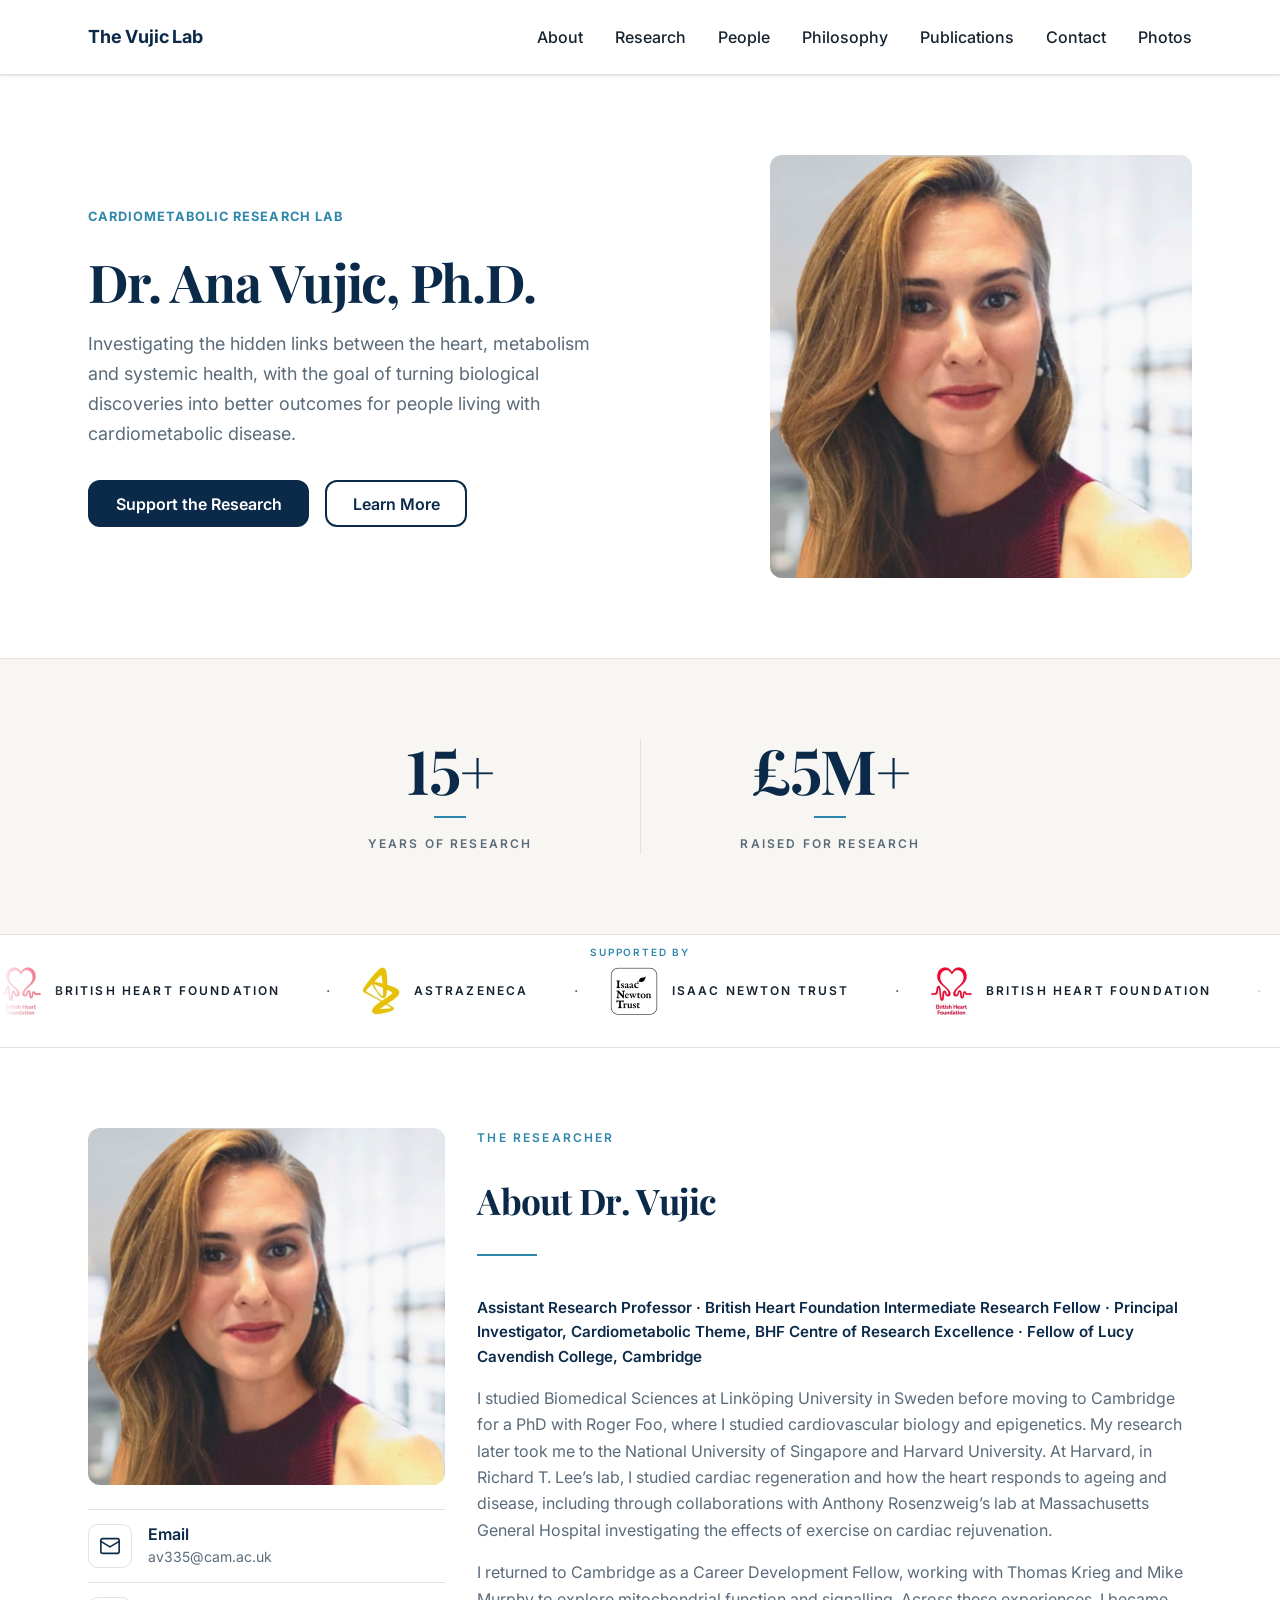
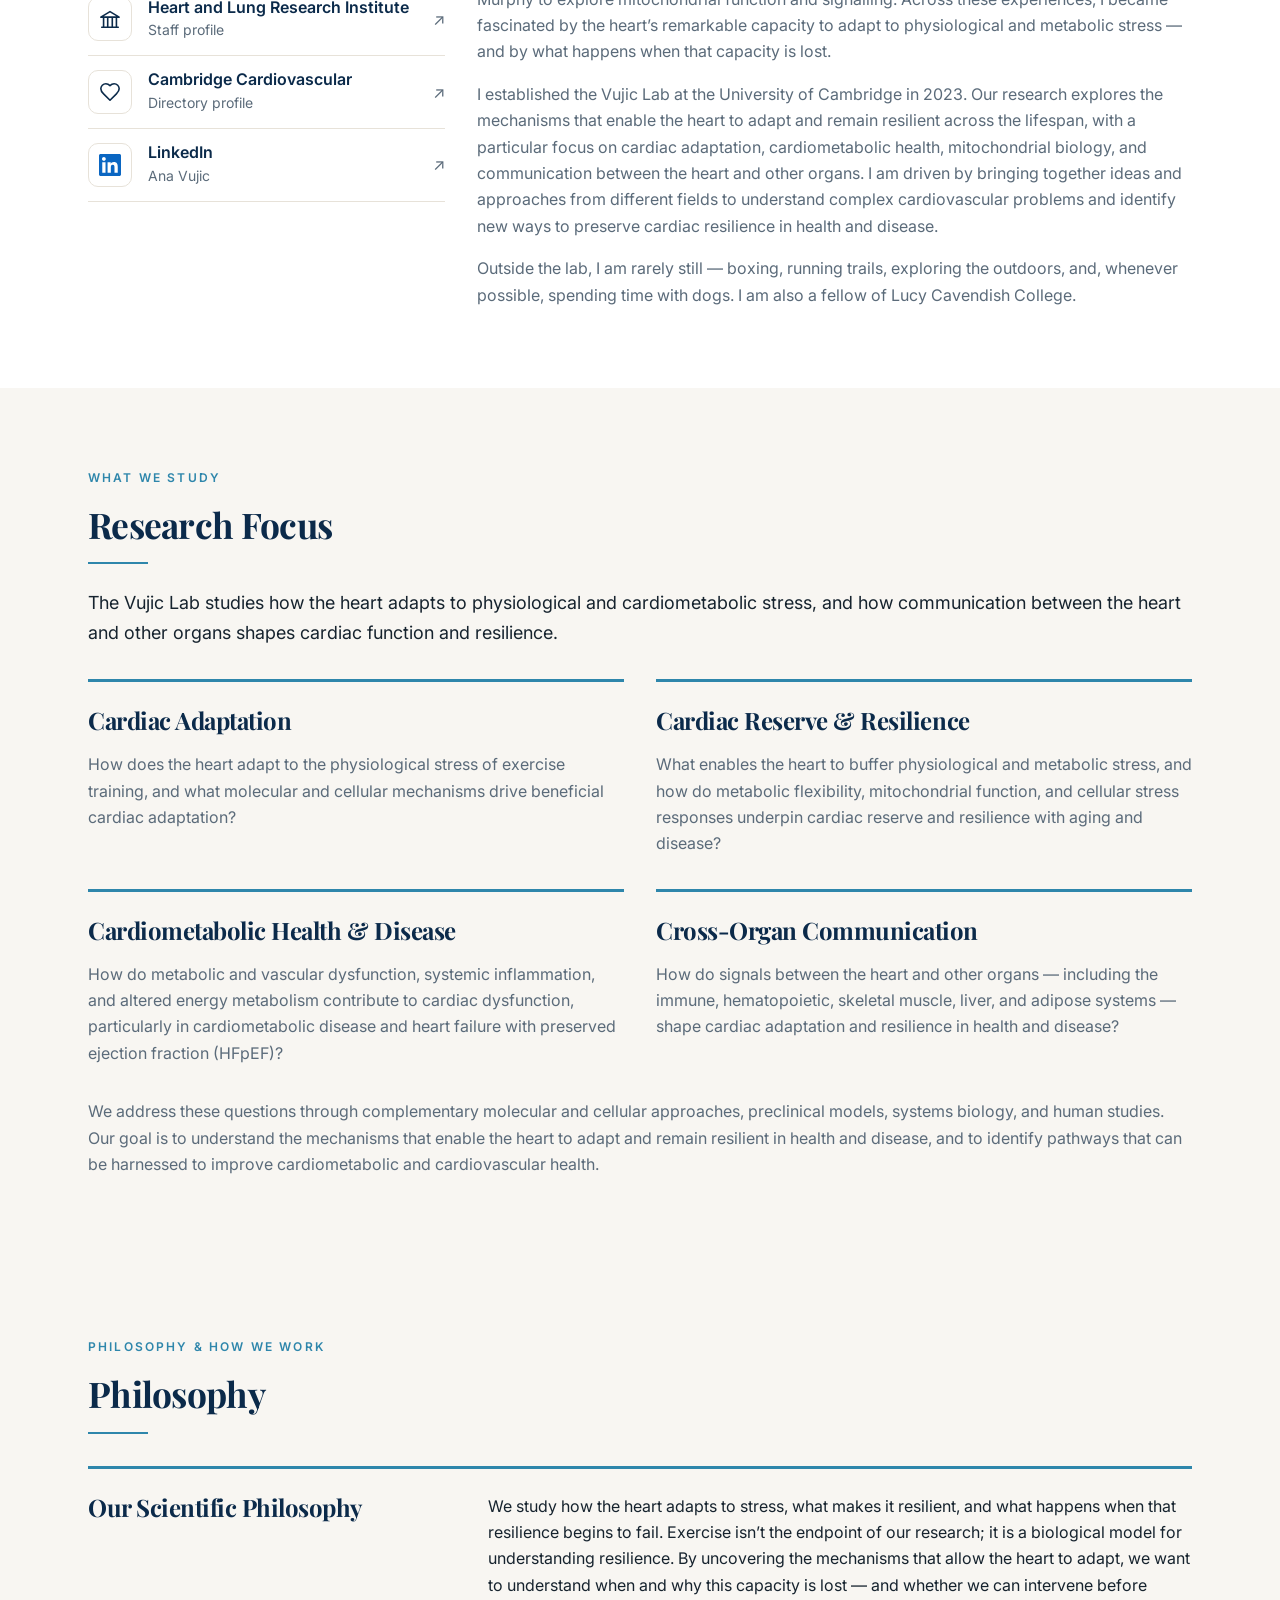
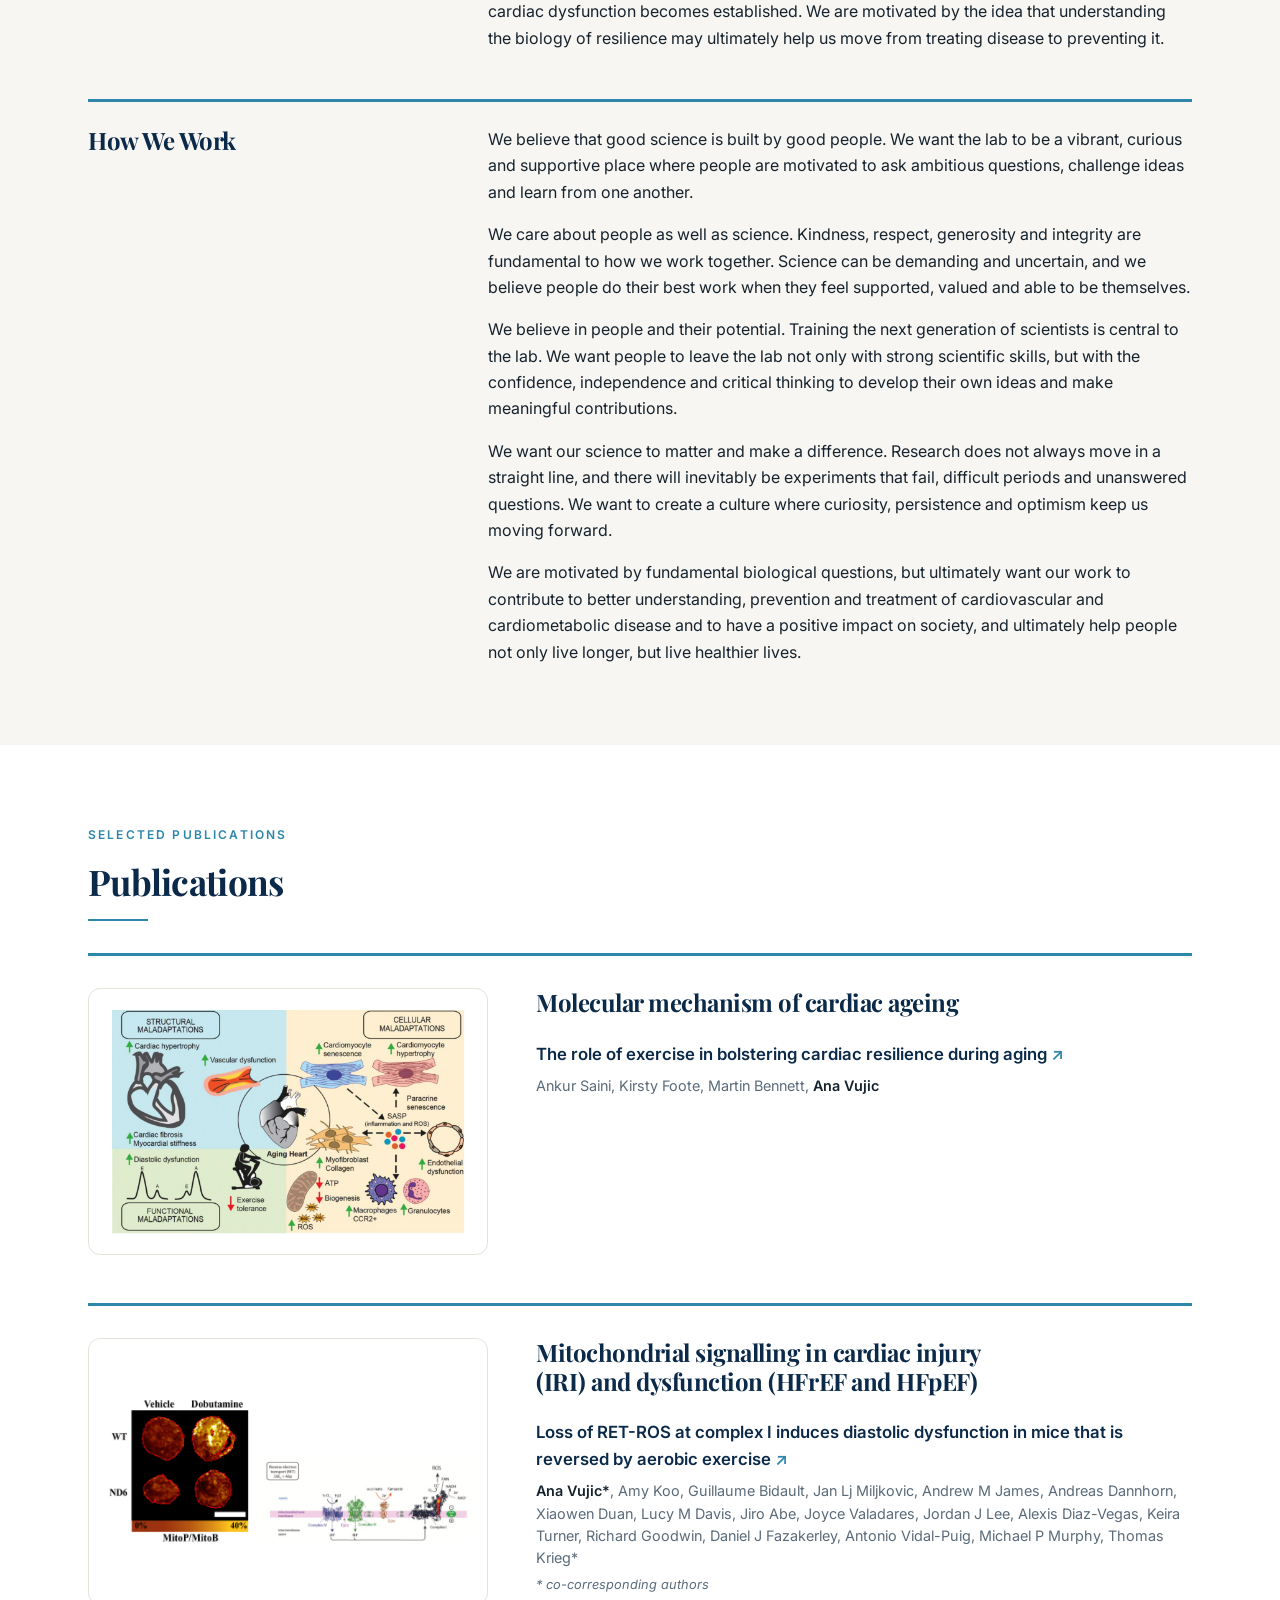
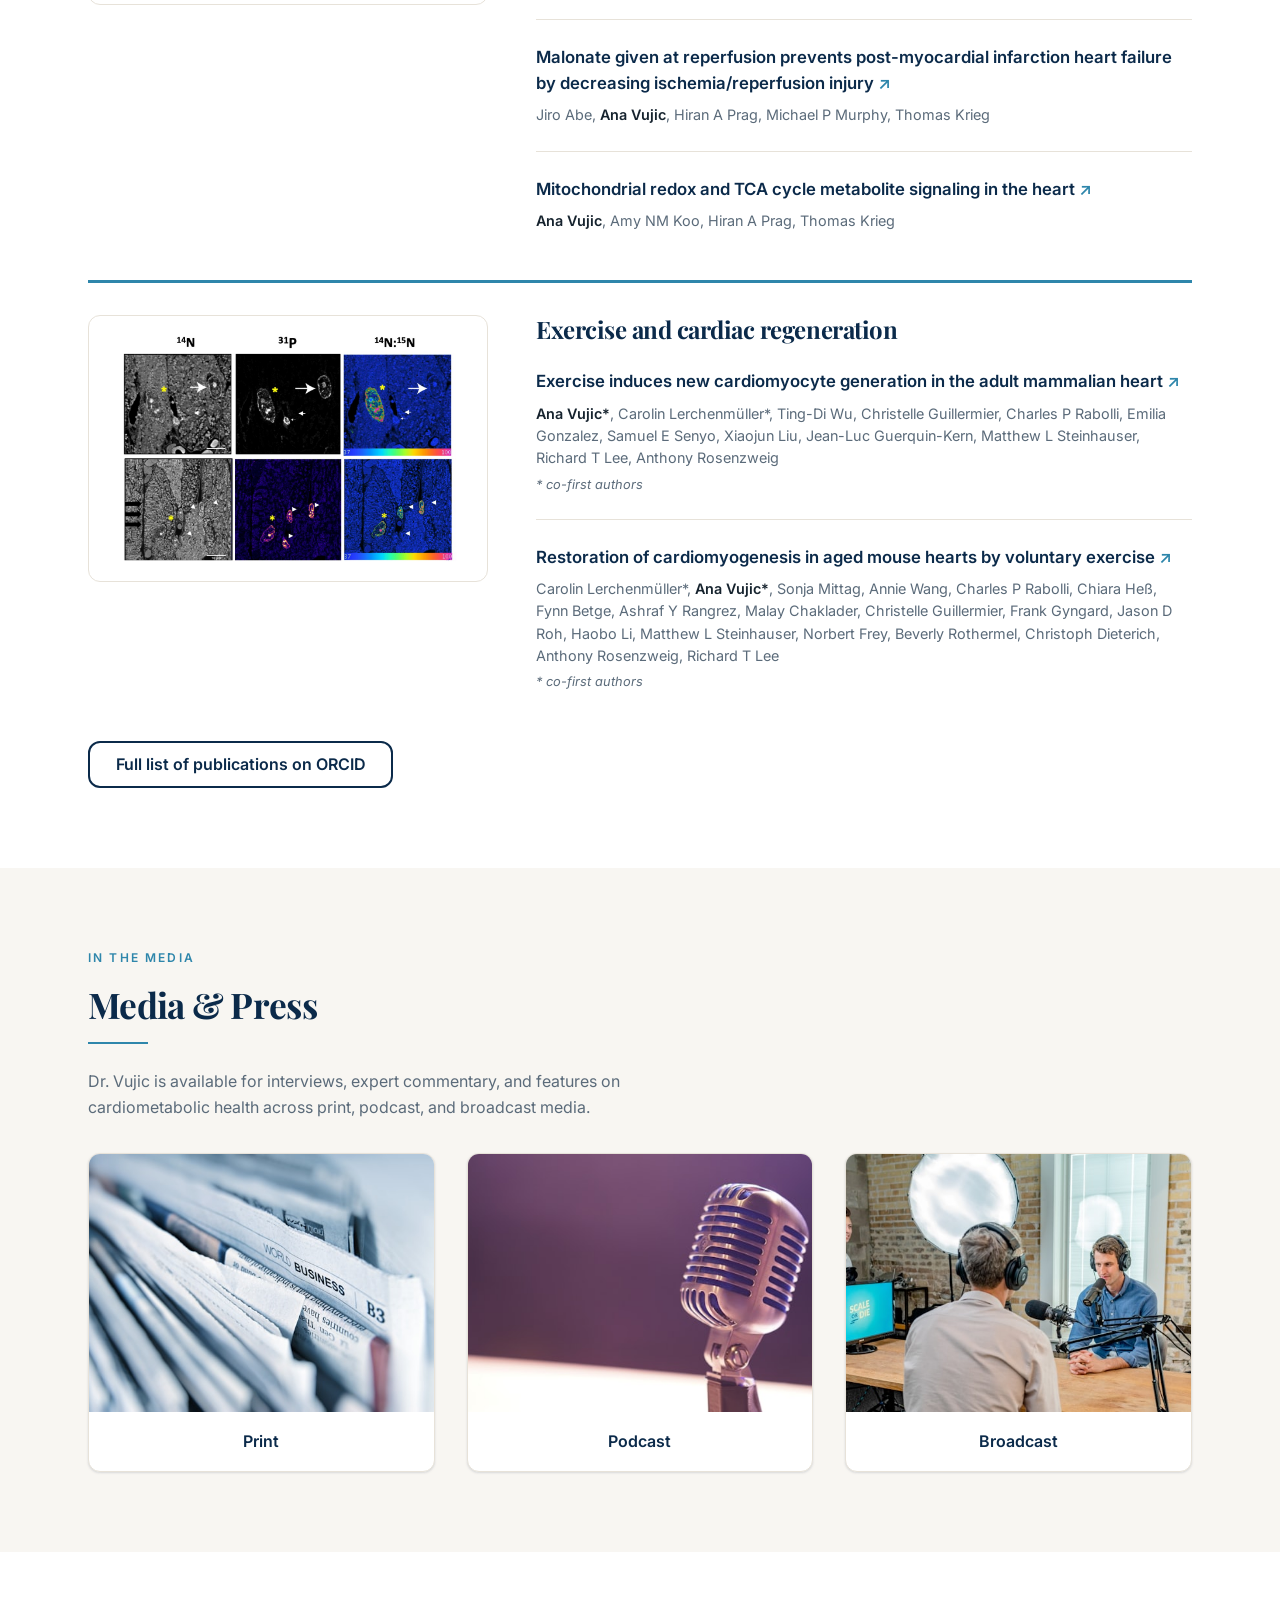
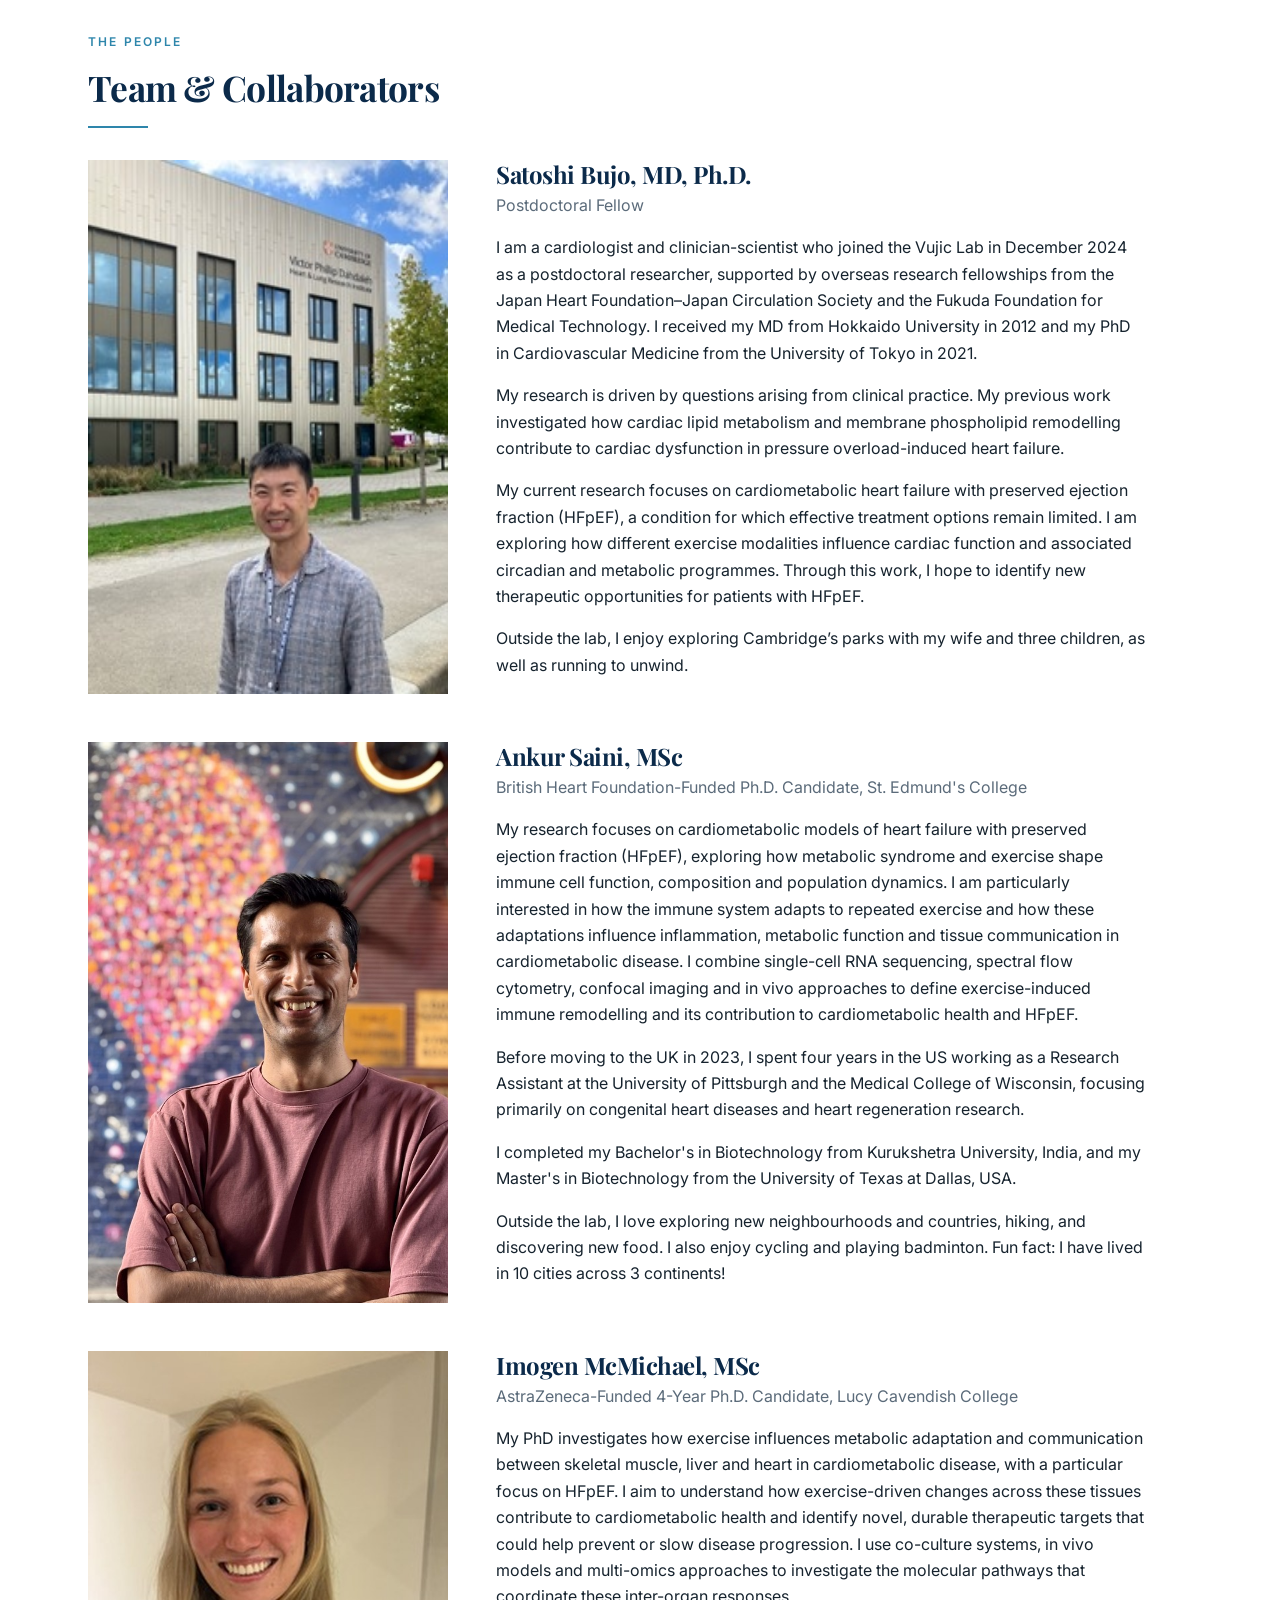
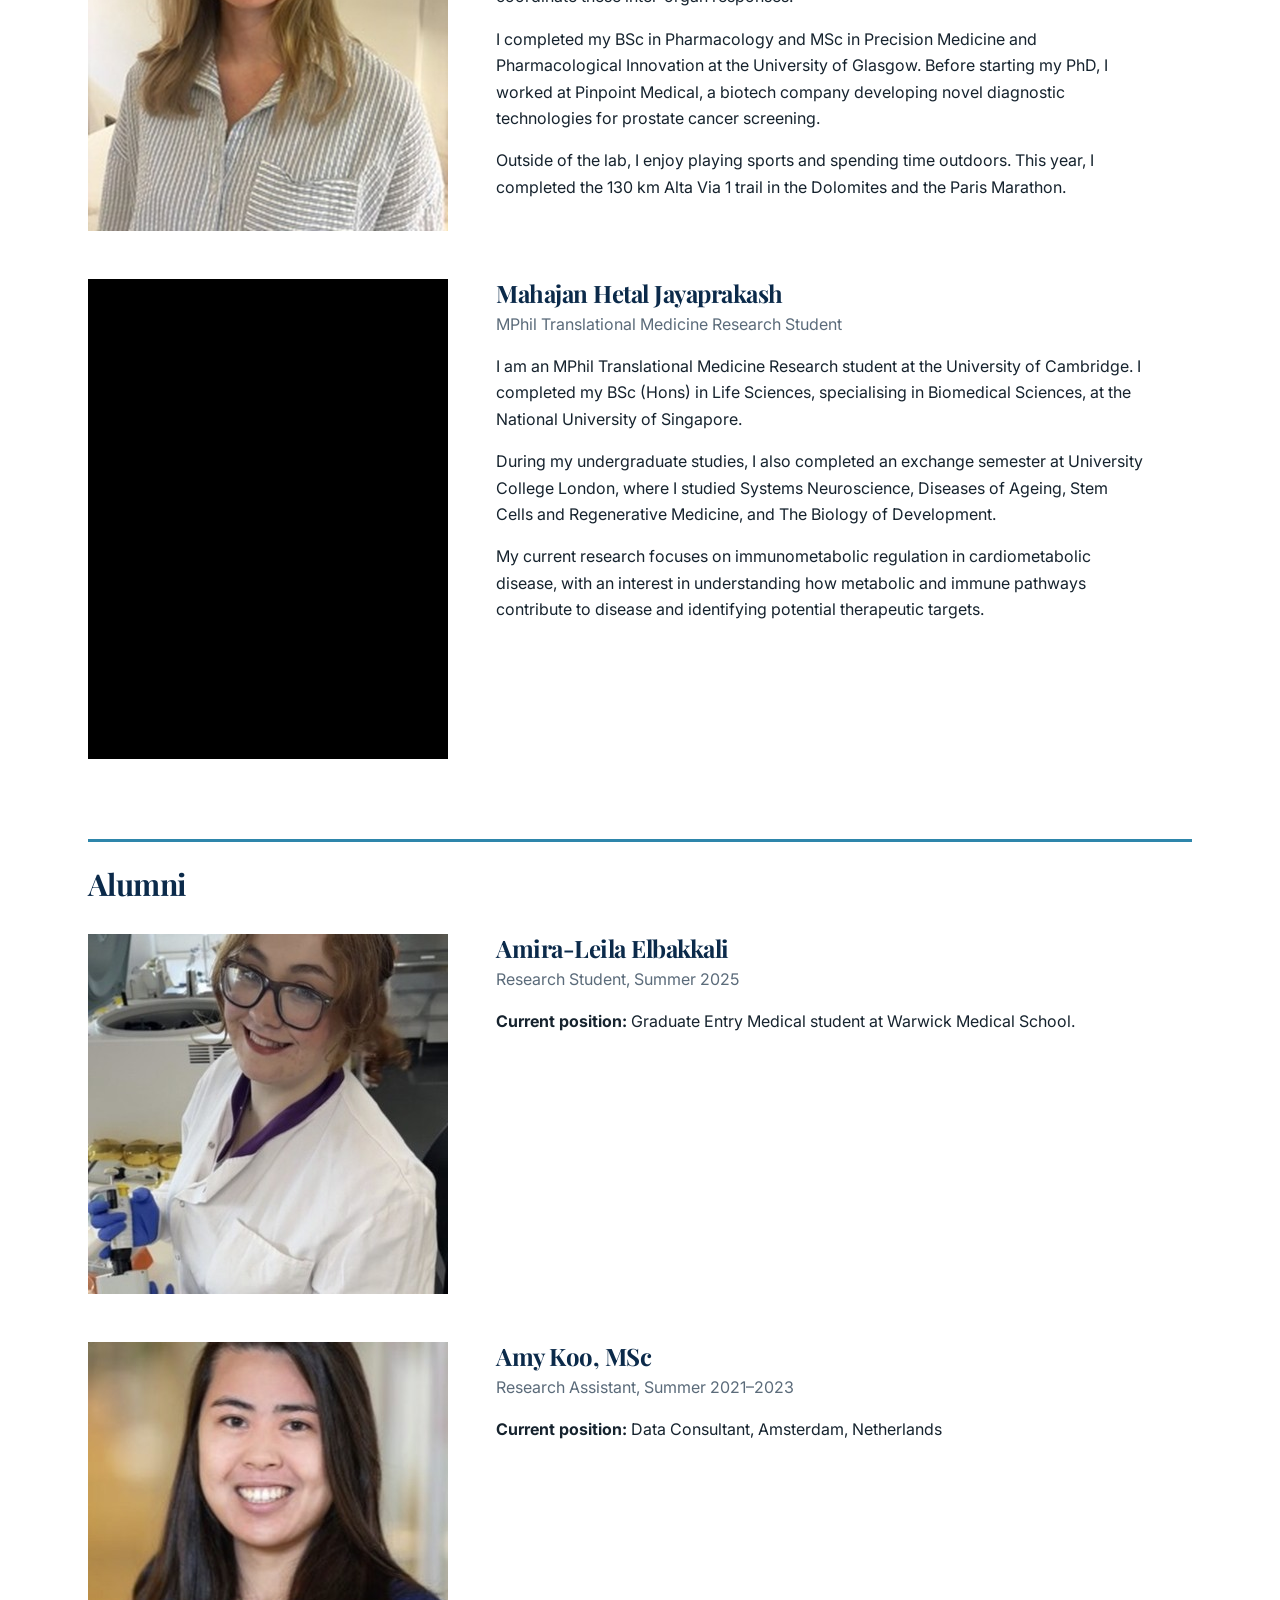
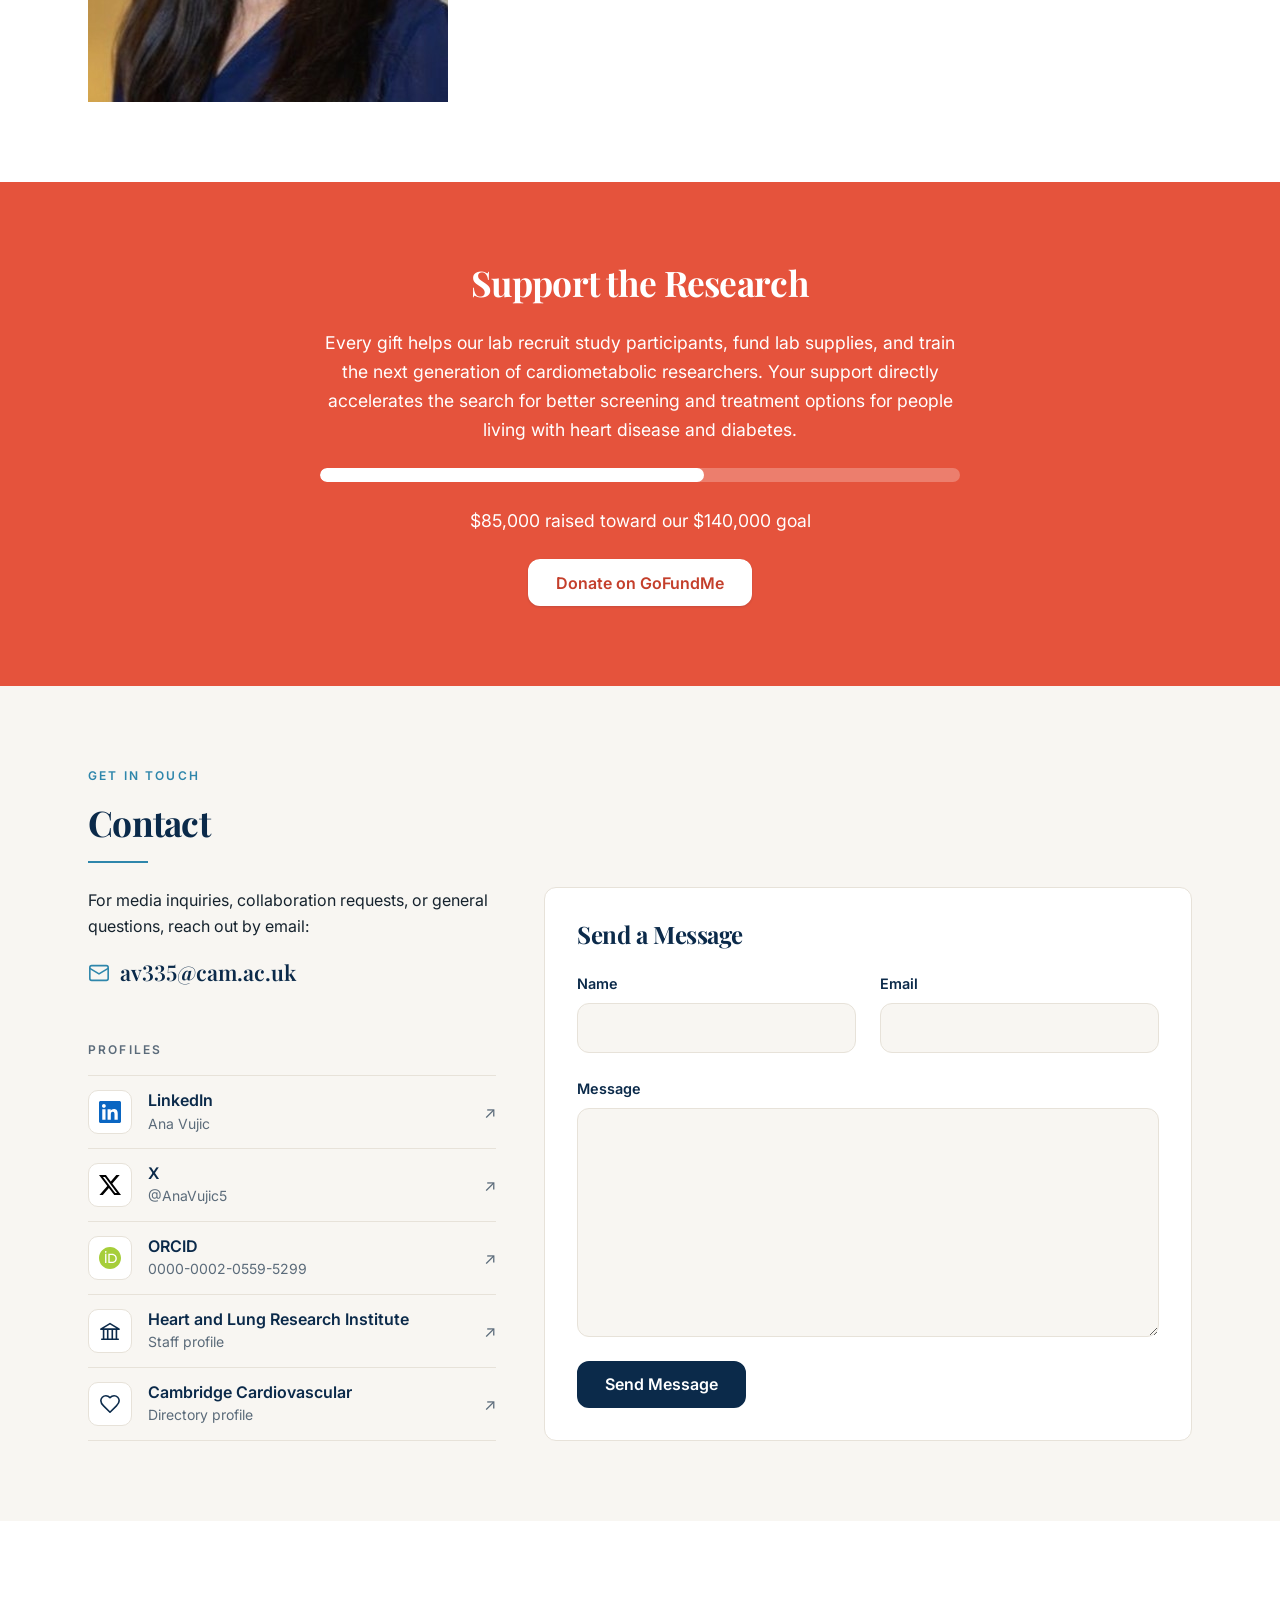
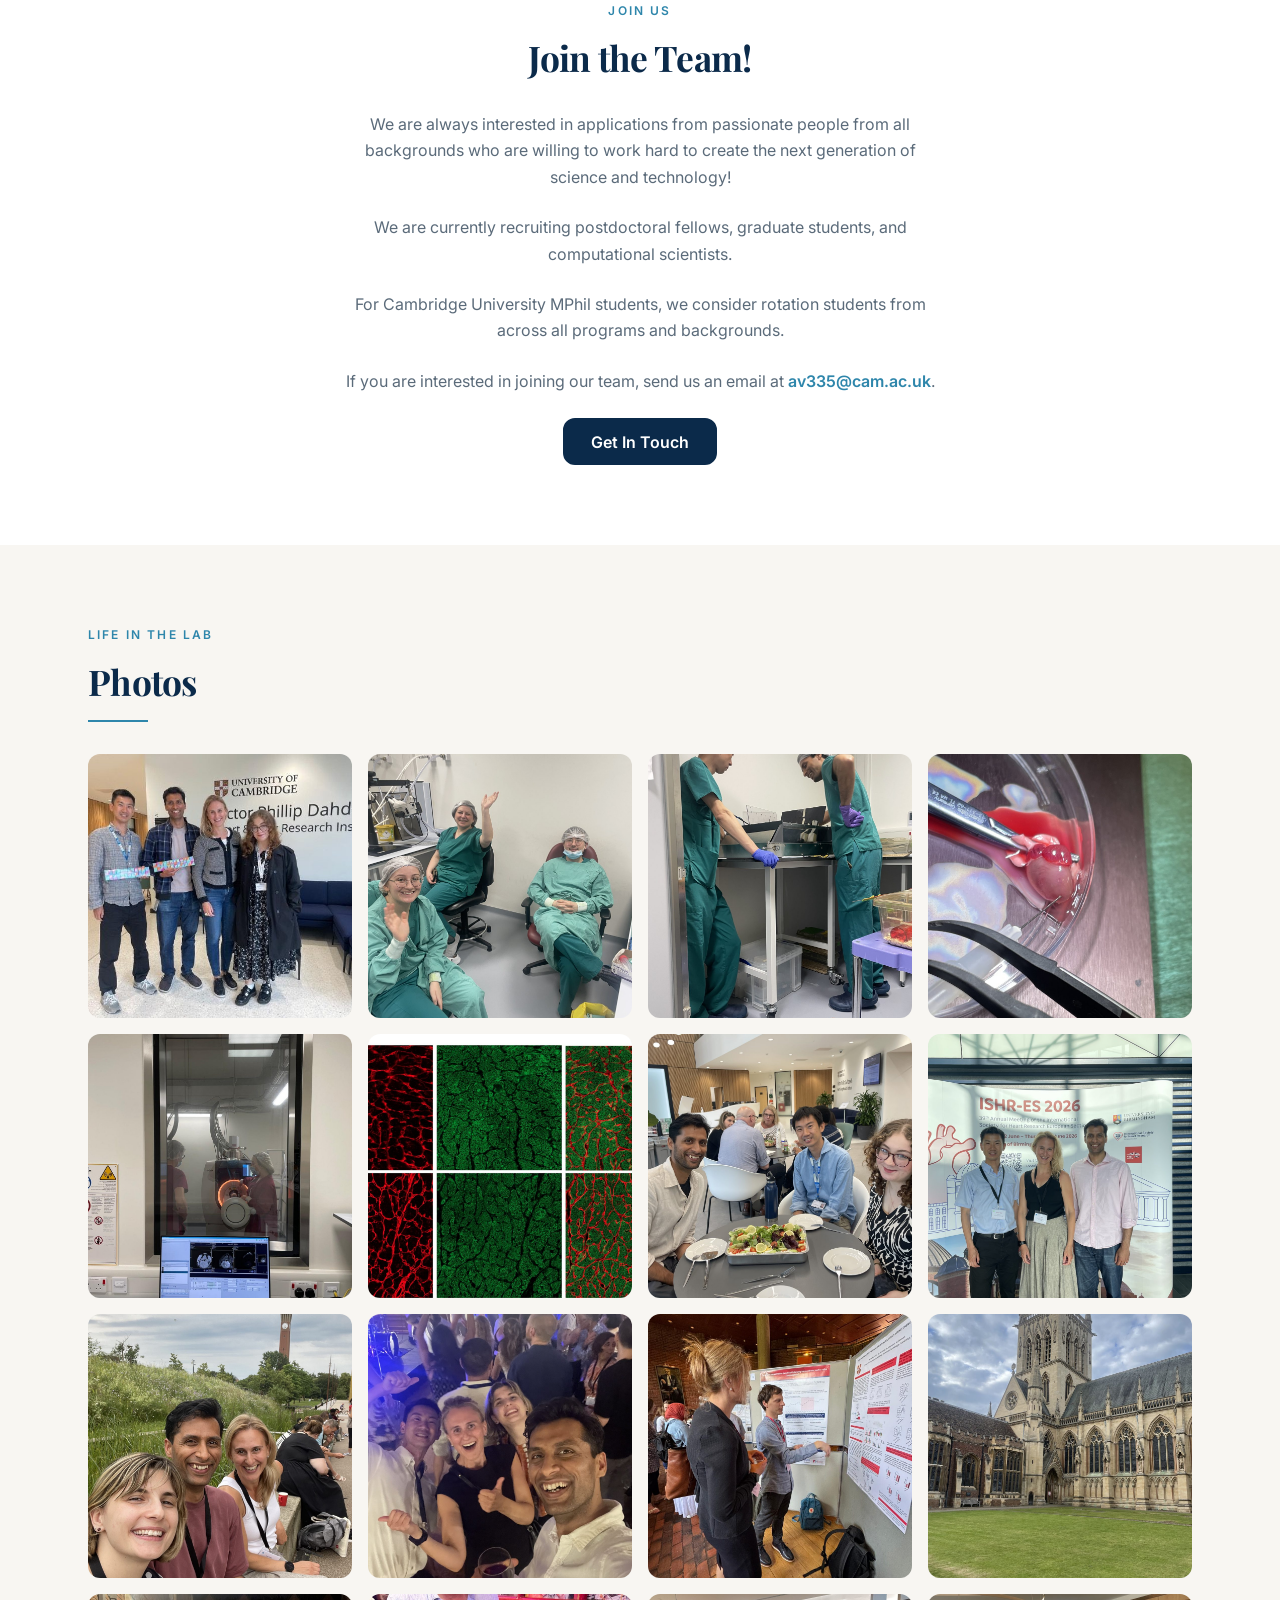
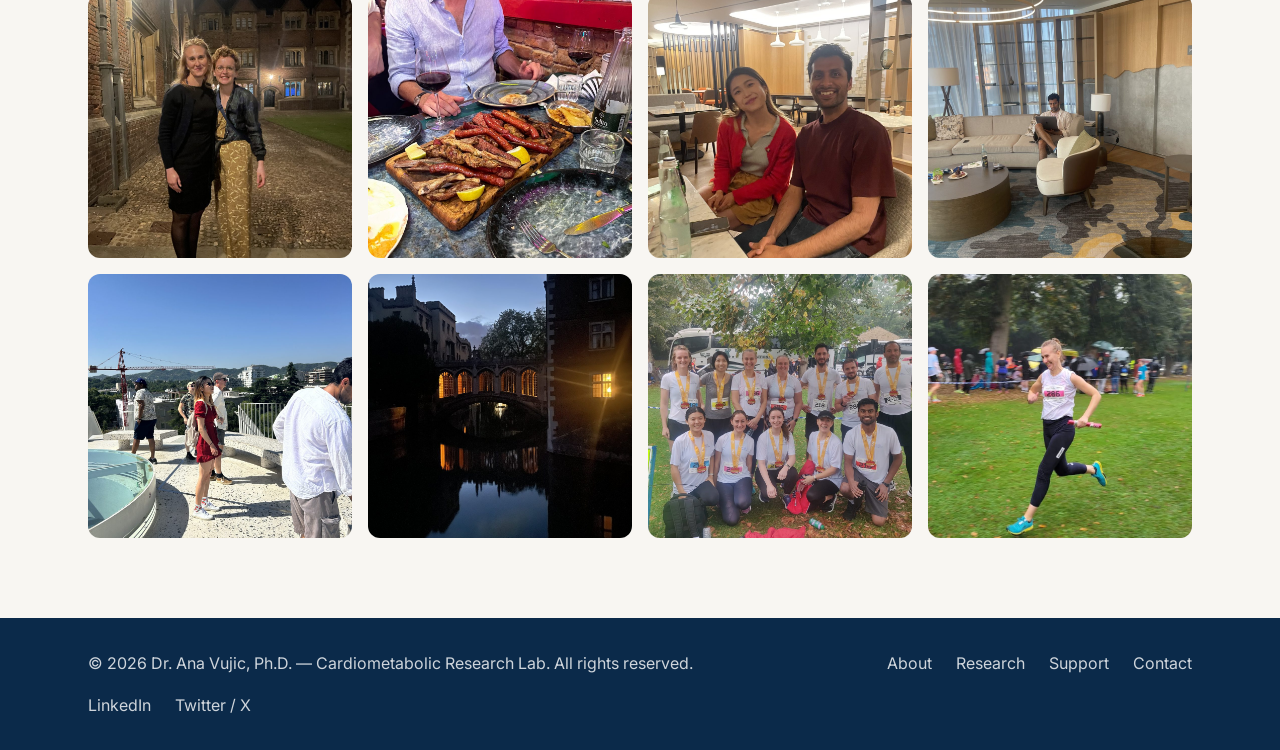
==== index.html @ aa0e5fae "Add funders ticker, rework Philosophy layout, update Satoshi's bio and photo - Funders: Kopper House" ====
<!DOCTYPE html>
<html lang="en">
<head>
  <meta charset="UTF-8">
  <meta name="viewport" content="width=device-width, initial-scale=1.0">
  <title>Dr. Ana Vujic — Cardiometabolic Research</title>
  <meta name="description" content="Dr. Ana Vujic, Ph.D. leads a research lab investigating the link between heart disease and Type 2 diabetes. Learn about her research, publications, and support the lab's work.">
  <link rel="preconnect" href="https://fonts.googleapis.com">
  <link rel="preconnect" href="https://fonts.gstatic.com" crossorigin>
  <link href="https://fonts.googleapis.com/css2?family=Playfair+Display:ital,wght@0,400;0,600;0,700;1,400&family=Inter:wght@300;400;500;600&display=swap" rel="stylesheet">
  <link rel="stylesheet" href="css/styles.css?v=19">
</head>
<body>
  <header class="site-header">
    <div class="container nav">
      <a href="#hero" class="nav__brand">The Vujic Lab</a>
      <button class="nav__toggle" aria-label="Toggle navigation" aria-expanded="false">☰</button>
      <ul class="nav__list">
        <li><a class="nav__link" href="#about">About</a></li>
        <li><a class="nav__link" href="#research">Research</a></li>
        <li><a class="nav__link" href="#team">People</a></li>
        <li><a class="nav__link" href="#philosophy">Philosophy</a></li>
        <li><a class="nav__link" href="#publications">Publications</a></li>
        <li><a class="nav__link" href="#contact">Contact</a></li>
        <li><a class="nav__link" href="#photos">Photos</a></li>
      </ul>
    </div>
  </header>

  <main>

    <!-- ============ HERO ============ -->
    <section id="hero" class="section hero">
      <div class="container hero__grid">
        <div class="hero__content">
          <p class="hero__eyebrow">Cardiometabolic Research Lab</p>
          <h1 class="hero__title">Dr. Ana Vujic, Ph.D.</h1>
          <p class="hero__subtitle">
            Investigating the hidden links between the heart, metabolism and systemic health,
            with the goal of turning biological discoveries into better outcomes for people
            living with cardiometabolic disease.
          </p>
          <div class="hero__actions">
            <a class="btn btn--primary" href="#donate">Support the Research</a>
            <a class="btn btn--secondary" href="#about">Learn More</a>
          </div>
        </div>
        <div class="hero__image">
          <img src="images/Ana.jpeg" alt="Portrait of Dr. Ana Vujic, Ph.D." width="800" height="800">
        </div>
      </div>
    </section>

    <!-- ============ IMPACT / STATS ============ -->
    <section id="impact" class="section stats">
      <div class="container">
        <div class="stats__grid">
          <div class="stat">
            <p class="stat__number">15+</p>
            <p class="stat__label">Years of Research</p>
          </div>
          <div class="stat">
            <p class="stat__number">£5M+</p>
            <p class="stat__label">Raised for Research</p>
          </div>
        </div>
      </div>
    </section>

    <!-- ============ FUNDERS TICKER ============ -->
    <!-- Kopper House-style running ticker. The moving track is decorative
         (aria-hidden) and repeats one set of funders six times so the loop
         is seamless on wide screens; screen readers get the plain list
         instead. Pauses on hover; stays still under reduced motion. -->
    <section class="funders" aria-label="Funders">
      <p class="funders__label">Supported by</p>
      <ul class="sr-only">
        <li>British Heart Foundation</li>
        <li>AstraZeneca</li>
        <li>Isaac Newton Trust</li>
      </ul>
      <div class="funders__viewport" aria-hidden="true">
        <div class="funders__track">
          <ul class="funders__group">
            <li class="funder"><img src="images/funders/british-heart-foundation.jpg" alt="" width="41" height="48"><span>British Heart Foundation</span></li>
            <li class="funder"><img src="images/funders/astrazeneca.jpg" alt="" width="38" height="48"><span>AstraZeneca</span></li>
            <li class="funder"><img src="images/funders/isaac-newton-trust.jpg" alt="" width="48" height="48"><span>Isaac Newton Trust</span></li>
          </ul>
          <ul class="funders__group">
            <li class="funder"><img src="images/funders/british-heart-foundation.jpg" alt="" width="41" height="48"><span>British Heart Foundation</span></li>
            <li class="funder"><img src="images/funders/astrazeneca.jpg" alt="" width="38" height="48"><span>AstraZeneca</span></li>
            <li class="funder"><img src="images/funders/isaac-newton-trust.jpg" alt="" width="48" height="48"><span>Isaac Newton Trust</span></li>
          </ul>
          <ul class="funders__group">
            <li class="funder"><img src="images/funders/british-heart-foundation.jpg" alt="" width="41" height="48"><span>British Heart Foundation</span></li>
            <li class="funder"><img src="images/funders/astrazeneca.jpg" alt="" width="38" height="48"><span>AstraZeneca</span></li>
            <li class="funder"><img src="images/funders/isaac-newton-trust.jpg" alt="" width="48" height="48"><span>Isaac Newton Trust</span></li>
          </ul>
          <ul class="funders__group">
            <li class="funder"><img src="images/funders/british-heart-foundation.jpg" alt="" width="41" height="48"><span>British Heart Foundation</span></li>
            <li class="funder"><img src="images/funders/astrazeneca.jpg" alt="" width="38" height="48"><span>AstraZeneca</span></li>
            <li class="funder"><img src="images/funders/isaac-newton-trust.jpg" alt="" width="48" height="48"><span>Isaac Newton Trust</span></li>
          </ul>
          <ul class="funders__group">
            <li class="funder"><img src="images/funders/british-heart-foundation.jpg" alt="" width="41" height="48"><span>British Heart Foundation</span></li>
            <li class="funder"><img src="images/funders/astrazeneca.jpg" alt="" width="38" height="48"><span>AstraZeneca</span></li>
            <li class="funder"><img src="images/funders/isaac-newton-trust.jpg" alt="" width="48" height="48"><span>Isaac Newton Trust</span></li>
          </ul>
          <ul class="funders__group">
            <li class="funder"><img src="images/funders/british-heart-foundation.jpg" alt="" width="41" height="48"><span>British Heart Foundation</span></li>
            <li class="funder"><img src="images/funders/astrazeneca.jpg" alt="" width="38" height="48"><span>AstraZeneca</span></li>
            <li class="funder"><img src="images/funders/isaac-newton-trust.jpg" alt="" width="48" height="48"><span>Isaac Newton Trust</span></li>
          </ul>
        </div>
      </div>
    </section>

    <!-- ============ ABOUT ============ -->
    <section id="about" class="section about">
      <div class="container">
        <div class="about__grid grid grid--2">
          <div class="about__image">
            <img src="images/Ana.jpeg" alt="Portrait of Dr. Ana Vujic, Ph.D." width="800" height="800">
          </div>
          <div class="about__body">
            <span class="section__label">The Researcher</span>
            <h2>About Dr. Vujic</h2>
            <div class="section__divider"></div>

            <p class="about__titles">
              Assistant Research Professor &middot; British Heart Foundation Intermediate
              Research Fellow &middot; Principal Investigator, Cardiometabolic Theme, BHF
              Centre of Research Excellence &middot; Fellow of Lucy Cavendish College,
              Cambridge
            </p>

            <p>
              I studied Biomedical Sciences at Link&ouml;ping University in Sweden before
              moving to Cambridge for a PhD with Roger Foo, where I studied cardiovascular
              biology and epigenetics. My research later took me to the National University
              of Singapore and Harvard University. At Harvard, in Richard T. Lee&rsquo;s
              lab, I studied cardiac regeneration and how the heart responds to ageing and
              disease, including through collaborations with Anthony Rosenzweig&rsquo;s lab
              at Massachusetts General Hospital investigating the effects of exercise on
              cardiac rejuvenation.
            </p>
            <p>
              I returned to Cambridge as a Career Development Fellow, working with Thomas
              Krieg and Mike Murphy to explore mitochondrial function and signalling. Across
              these experiences, I became fascinated by the heart&rsquo;s remarkable
              capacity to adapt to physiological and metabolic stress &mdash; and by what
              happens when that capacity is lost.
            </p>
            <p>
              I established the Vujic Lab at the University of Cambridge in 2023. Our
              research explores the mechanisms that enable the heart to adapt and remain
              resilient across the lifespan, with a particular focus on cardiac adaptation,
              cardiometabolic health, mitochondrial biology, and communication between the
              heart and other organs. I am driven by bringing together ideas and approaches
              from different fields to understand complex cardiovascular problems and
              identify new ways to preserve cardiac resilience in health and disease.
            </p>
            <p>
              Outside the lab, I am rarely still &mdash; boxing, running trails, exploring
              the outdoors, and, whenever possible, spending time with dogs. I am also a
              fellow of Lucy Cavendish College.
            </p>

          </div>
          <!-- Contact/affiliation links: same logo-row component as the
               Contact section. Sits under the photo on wide screens and
               after the bio on mobile (grid areas). -->
          <ul class="about__links">
            <li>
              <a class="contact-link" href="mailto:av335@cam.ac.uk">
                <span class="contact-link__icon contact-link__icon--outline">
                  <svg viewBox="0 0 24 24" aria-hidden="true"><rect x="2" y="4" width="20" height="16" rx="2"/><path d="m22 7-10 6L2 7"/></svg>
                </span>
                <span class="contact-link__text">
                  <span class="contact-link__name">Email</span>
                  <span class="contact-link__meta">av335@cam.ac.uk</span>
                </span>
              </a>
            </li>
            <li>
              <a class="contact-link" href="https://www.hlri.cam.ac.uk/staff/dr-ana-vujic" target="_blank" rel="noopener">
                <span class="contact-link__icon contact-link__icon--outline">
                  <svg viewBox="0 0 24 24" aria-hidden="true"><path d="M3 21h18M5 21V10M9.5 21V10M14.5 21V10M19 21V10M2 10l10-6 10 6Z"/></svg>
                </span>
                <span class="contact-link__text">
                  <span class="contact-link__name">Heart and Lung Research Institute</span>
                  <span class="contact-link__meta">Staff profile</span>
                </span>
              </a>
            </li>
            <li>
              <a class="contact-link" href="https://www.cardiovascular.cam.ac.uk/directory/ana-vujic" target="_blank" rel="noopener">
                <span class="contact-link__icon contact-link__icon--outline">
                  <svg viewBox="0 0 24 24" aria-hidden="true"><path d="M19 14c1.49-1.46 3-3.21 3-5.5A5.5 5.5 0 0 0 16.5 3c-1.76 0-3 .5-4.5 2-1.5-1.5-2.74-2-4.5-2A5.5 5.5 0 0 0 2 8.5c0 2.3 1.5 4.05 3 5.5l7 7Z"/></svg>
                </span>
                <span class="contact-link__text">
                  <span class="contact-link__name">Cambridge Cardiovascular</span>
                  <span class="contact-link__meta">Directory profile</span>
                </span>
              </a>
            </li>
            <li>
              <a class="contact-link" href="https://www.linkedin.com/in/ana-vujic-31333317/" target="_blank" rel="noopener">
                <span class="contact-link__icon contact-link__icon--linkedin">
                  <svg viewBox="0 0 24 24" aria-hidden="true"><path d="M20.447 20.452h-3.554v-5.569c0-1.328-.027-3.037-1.852-3.037-1.853 0-2.136 1.445-2.136 2.939v5.667H9.351V9h3.414v1.561h.046c.477-.9 1.637-1.85 3.37-1.85 3.601 0 4.267 2.37 4.267 5.455v6.286zM5.337 7.433c-1.144 0-2.063-.926-2.063-2.065 0-1.138.92-2.063 2.063-2.063 1.14 0 2.064.925 2.064 2.063 0 1.139-.925 2.065-2.064 2.065zm1.782 13.019H3.555V9h3.564v11.452zM22.225 0H1.771C.792 0 0 .774 0 1.729v20.542C0 23.227.792 24 1.771 24h20.451C23.2 24 24 23.227 24 22.271V1.729C24 .774 23.2 0 22.222 0h.003z"/></svg>
                </span>
                <span class="contact-link__text">
                  <span class="contact-link__name">LinkedIn</span>
                  <span class="contact-link__meta">Ana Vujic</span>
                </span>
              </a>
            </li>
          </ul>
        </div>
      </div>
    </section>

    <!-- ============ RESEARCH FOCUS ============ -->
    <section id="research" class="section research section--alt">
      <div class="container">
        <span class="section__label">What We Study</span>
        <h2>Research Focus</h2>
        <div class="section__divider"></div>

        <p class="research-intro">
          The Vujic Lab studies how the heart adapts to physiological and
          cardiometabolic stress, and how communication between the heart and other
          organs shapes cardiac function and resilience.
        </p>

        <div class="research-questions grid grid--2">
          <div class="research-question">
            <h3 class="research-question__title">Cardiac Adaptation</h3>
            <p class="research-question__body">
              How does the heart adapt to the physiological stress of exercise
              training, and what molecular and cellular mechanisms drive beneficial
              cardiac adaptation?
            </p>
          </div>
          <div class="research-question">
            <h3 class="research-question__title">Cardiac Reserve &amp; Resilience</h3>
            <p class="research-question__body">
              What enables the heart to buffer physiological and metabolic stress,
              and how do metabolic flexibility, mitochondrial function, and cellular
              stress responses underpin cardiac reserve and resilience with aging
              and disease?
            </p>
          </div>
          <div class="research-question">
            <h3 class="research-question__title">Cardiometabolic Health &amp; Disease</h3>
            <p class="research-question__body">
              How do metabolic and vascular dysfunction, systemic inflammation, and
              altered energy metabolism contribute to cardiac dysfunction,
              particularly in cardiometabolic disease and heart failure with
              preserved ejection fraction (HFpEF)?
            </p>
          </div>
          <div class="research-question">
            <h3 class="research-question__title">Cross-Organ Communication</h3>
            <p class="research-question__body">
              How do signals between the heart and other organs &mdash; including
              the immune, hematopoietic, skeletal muscle, liver, and adipose
              systems &mdash; shape cardiac adaptation and resilience in health and
              disease?
            </p>
          </div>
        </div>

        <p class="research-outro">
          We address these questions through complementary molecular and cellular
          approaches, preclinical models, systems biology, and human studies. Our
          goal is to understand the mechanisms that enable the heart to adapt and
          remain resilient in health and disease, and to identify pathways that can
          be harnessed to improve cardiometabolic and cardiovascular health.
        </p>
      </div>
    </section>

    <!-- ============ PHILOSOPHY ============ -->
    <section id="philosophy" class="section philosophy section--alt">
      <div class="container">
        <span class="section__label">Philosophy &amp; How We Work</span>
        <h2>Philosophy</h2>
        <div class="section__divider"></div>

        <div class="philosophy__body">
          <div class="philosophy__block">
            <h3>Our Scientific Philosophy</h3>
            <div class="philosophy__text">
              <p>
                We study how the heart adapts to stress, what makes it resilient,
                and what happens when that resilience begins to fail. Exercise
                isn&rsquo;t the endpoint of our research; it is a biological model
                for understanding resilience. By uncovering the mechanisms that
                allow the heart to adapt, we want to understand when and why this
                capacity is lost &mdash; and whether we can intervene before
                cardiac dysfunction becomes established. We are motivated by the
                idea that understanding the biology of resilience may ultimately
                help us move from treating disease to preventing it.
              </p>
            </div>
          </div>

          <div class="philosophy__block">
            <h3>How We Work</h3>
            <div class="philosophy__text">
              <p>
                We believe that good science is built by good people. We want
                the lab to be a vibrant, curious and supportive place where
                people are motivated to ask ambitious questions, challenge ideas
                and learn from one another.
              </p>
              <p>
                We care about people as well as science. Kindness, respect,
                generosity and integrity are fundamental to how we work
                together. Science can be demanding and uncertain, and we believe
                people do their best work when they feel supported, valued and
                able to be themselves.
              </p>
              <p>
                We believe in people and their potential. Training the next
                generation of scientists is central to the lab. We want people
                to leave the lab not only with strong scientific skills, but
                with the confidence, independence and critical thinking to
                develop their own ideas and make meaningful contributions.
              </p>
              <p>
                We want our science to matter and make a difference. Research
                does not always move in a straight line, and there will
                inevitably be experiments that fail, difficult periods and
                unanswered questions. We want to create a culture where
                curiosity, persistence and optimism keep us moving forward.
              </p>
              <p>
                We are motivated by fundamental biological questions, but
                ultimately want our work to contribute to better understanding,
                prevention and treatment of cardiovascular and cardiometabolic
                disease and to have a positive impact on society, and
                ultimately help people not only live longer, but live healthier
                lives.
              </p>
            </div>
          </div>
        </div>
      </div>
    </section>

    <!-- ============ PUBLICATIONS ============ -->
    <!-- Real selected publications supplied by the lab, grouped by research
         theme. Titles/authors/links are verbatim from the lab's list; journal
         names and years are deliberately not added until confirmed. -->
    <section id="publications" class="section publications">
      <div class="container">
        <span class="section__label">Selected Publications</span>
        <h2>Publications</h2>
        <div class="section__divider"></div>

        <div class="pub-groups">
          <div class="pub-group">
            <h3 class="pub-group__title">Molecular mechanism of cardiac ageing</h3>
            <figure class="pub-group__figure">
              <a href="images/publications/cardiac-ageing.jpg" target="_blank" rel="noopener">
                <img src="images/publications/cardiac-ageing.jpg" alt="Illustration of the structural, cellular and functional maladaptations of the aging heart" width="1164" height="748" loading="lazy">
              </a>
            </figure>
            <ul class="pub-list">
              <li class="pub-item">
                <a class="pub-item__title" href="https://www.oaepublish.com/articles/jca.2024.18" target="_blank" rel="noopener">The role of exercise in bolstering cardiac resilience during aging</a>
                <p class="pub-item__authors">Ankur Saini, Kirsty Foote, Martin Bennett, <strong>Ana Vujic</strong></p>
              </li>
            </ul>
          </div>

          <div class="pub-group">
            <h3 class="pub-group__title">Mitochondrial signalling in cardiac injury (IRI) and dysfunction (HFrEF and HFpEF)</h3>
            <figure class="pub-group__figure">
              <a href="images/publications/mitochondrial-signalling.jpg" target="_blank" rel="noopener">
                <img src="images/publications/mitochondrial-signalling.jpg" alt="MitoP/MitoB imaging of WT and ND6 hearts treated with vehicle or dobutamine, beside a diagram of reverse electron transport generating ROS at mitochondrial complex I" width="1665" height="680" loading="lazy">
              </a>
            </figure>
            <ul class="pub-list">
              <li class="pub-item">
                <a class="pub-item__title" href="https://journals.physiology.org/doi/full/10.1152/ajpheart.00482.2024" target="_blank" rel="noopener">Loss of RET-ROS at complex I induces diastolic dysfunction in mice that is reversed by aerobic exercise</a>
                <p class="pub-item__authors"><strong>Ana Vujic*</strong>, Amy Koo, Guillaume Bidault, Jan Lj Miljkovic, Andrew M James, Andreas Dannhorn, Xiaowen Duan, Lucy M Davis, Jiro Abe, Joyce Valadares, Jordan J Lee, Alexis Diaz-Vegas, Keira Turner, Richard Goodwin, Daniel J Fazakerley, Antonio Vidal-Puig, Michael P Murphy, Thomas Krieg*</p>
                <p class="pub-item__note">* co-corresponding authors</p>
              </li>
              <li class="pub-item">
                <a class="pub-item__title" href="https://link.springer.com/article/10.1007/s00395-024-01063-z" target="_blank" rel="noopener">Malonate given at reperfusion prevents post-myocardial infarction heart failure by decreasing ischemia/reperfusion injury</a>
                <p class="pub-item__authors">Jiro Abe, <strong>Ana Vujic</strong>, Hiran A Prag, Michael P Murphy, Thomas Krieg</p>
              </li>
              <li class="pub-item">
                <a class="pub-item__title" href="https://www.sciencedirect.com/science/article/pii/S0891584921001398" target="_blank" rel="noopener">Mitochondrial redox and TCA cycle metabolite signaling in the heart</a>
                <p class="pub-item__authors"><strong>Ana Vujic</strong>, Amy NM Koo, Hiran A Prag, Thomas Krieg</p>
              </li>
            </ul>
          </div>

          <div class="pub-group">
            <h3 class="pub-group__title">Exercise and cardiac regeneration</h3>
            <figure class="pub-group__figure">
              <a href="images/publications/exercise-cardiac-regeneration.jpg" target="_blank" rel="noopener">
                <img src="images/publications/exercise-cardiac-regeneration.jpg" alt="Isotope imaging panels of heart tissue: &sup1;&#8308;N, &sup3;&sup1;P and the &sup1;&#8308;N:&sup1;&#8309;N ratio" width="1156" height="798" loading="lazy">
              </a>
            </figure>
            <ul class="pub-list">
              <li class="pub-item">
                <a class="pub-item__title" href="https://www.nature.com/articles/s41467-018-04083-1" target="_blank" rel="noopener">Exercise induces new cardiomyocyte generation in the adult mammalian heart</a>
                <p class="pub-item__authors"><strong>Ana Vujic*</strong>, Carolin Lerchenmüller*, Ting-Di Wu, Christelle Guillermier, Charles P Rabolli, Emilia Gonzalez, Samuel E Senyo, Xiaojun Liu, Jean-Luc Guerquin-Kern, Matthew L Steinhauser, Richard T Lee, Anthony Rosenzweig</p>
                <p class="pub-item__note">* co-first authors</p>
              </li>
              <li class="pub-item">
                <a class="pub-item__title" href="https://www.ahajournals.org/doi/full/10.1161/CIRCULATIONAHA.121.057276" target="_blank" rel="noopener">Restoration of cardiomyogenesis in aged mouse hearts by voluntary exercise</a>
                <p class="pub-item__authors">Carolin Lerchenmüller*, <strong>Ana Vujic*</strong>, Sonja Mittag, Annie Wang, Charles P Rabolli, Chiara Heß, Fynn Betge, Ashraf Y Rangrez, Malay Chaklader, Christelle Guillermier, Frank Gyngard, Jason D Roh, Haobo Li, Matthew L Steinhauser, Norbert Frey, Beverly Rothermel, Christoph Dieterich, Anthony Rosenzweig, Richard T Lee</p>
                <p class="pub-item__note">* co-first authors</p>
              </li>
            </ul>
          </div>
        </div>

        <div class="pub-more">
          <a class="btn btn--secondary" href="https://orcid.org/0000-0002-0559-5299" target="_blank" rel="noopener">Full list of publications on ORCID</a>
        </div>
      </div>
    </section>

    <!-- ============ MEDIA & PRESS ============ -->
    <section id="media" class="section media section--alt">
      <div class="container">
        <span class="section__label">In The Media</span>
        <h2>Media &amp; Press</h2>
        <div class="section__divider"></div>
        <p class="media__intro">
          Dr. Vujic is available for interviews, expert commentary, and features on
          cardiometabolic health across print, podcast, and broadcast media.
        </p>
        <div class="press-grid grid grid--3">
          <a href="#contact" class="press-tile">
            <img class="press-tile__image" src="images/press-print.jpg" alt="Stack of printed newspapers">
            <p class="press-tile__label">Print</p>
          </a>
          <a href="#contact" class="press-tile">
            <img class="press-tile__image" src="images/press-podcast.jpg" alt="Podcast studio microphone">
            <p class="press-tile__label">Podcast</p>
          </a>
          <a href="#contact" class="press-tile">
            <img class="press-tile__image" src="images/press-broadcast.jpg" alt="Broadcast interview in progress">
            <p class="press-tile__label">Broadcast</p>
          </a>
        </div>
      </div>
    </section>

    <!-- ============ TEAM ============ -->
    <section id="team" class="section team">
      <div class="container">
        <span class="section__label">The People</span>
        <h2>Team &amp; Collaborators</h2>
        <div class="section__divider"></div>
        <!-- TODO: Mahajan's photo is still a placeholder. -->
        <div class="people-list">
          <div class="person-row">
            <img class="person-row__photo person-row__photo--low" src="images/team-satoshi-bujo-hlri.jpg" alt="Satoshi Bujo outside the Victor Phillip Dahdaleh Heart and Lung Research Institute" width="240" height="320">
            <div class="person-row__body">
              <h3 class="person-row__name">Satoshi Bujo, MD, Ph.D.</h3>
              <p class="person-row__title">Postdoctoral Fellow</p>
              <p class="person-row__bio">
                I am a cardiologist and clinician-scientist who joined
                the Vujic Lab in December 2024 as a postdoctoral
                researcher, supported by overseas research fellowships
                from the Japan Heart Foundation&ndash;Japan
                Circulation Society and the Fukuda Foundation for
                Medical Technology. I received my MD from Hokkaido
                University in 2012 and my PhD in Cardiovascular
                Medicine from the University of Tokyo in 2021.
              </p>
              <p class="person-row__bio">
                My research is driven by questions arising from
                clinical practice. My previous work investigated how
                cardiac lipid metabolism and membrane phospholipid
                remodelling contribute to cardiac dysfunction in
                pressure overload-induced heart failure.
              </p>
              <p class="person-row__bio">
                My current research focuses on cardiometabolic heart
                failure with preserved ejection fraction (HFpEF), a
                condition for which effective treatment options remain
                limited. I am exploring how different exercise
                modalities influence cardiac function and associated
                circadian and metabolic programmes. Through this work,
                I hope to identify new therapeutic opportunities for
                patients with HFpEF.
              </p>
              <p class="person-row__bio">
                Outside the lab, I enjoy exploring Cambridge&rsquo;s
                parks with my wife and three children, as well as
                running to unwind.
              </p>
            </div>
          </div>
          <div class="person-row">
            <img class="person-row__photo" src="images/team-ankur-saini.jpg" alt="Ankur Saini">
            <div class="person-row__body">
              <h3 class="person-row__name">Ankur Saini, MSc</h3>
              <p class="person-row__title">British Heart Foundation-Funded Ph.D. Candidate, St. Edmund's College</p>
              <p class="person-row__bio">
                My research focuses on cardiometabolic models of heart failure with
                preserved ejection fraction (HFpEF), exploring how metabolic syndrome
                and exercise shape immune cell function, composition and population
                dynamics. I am particularly interested in how the immune system
                adapts to repeated exercise and how these adaptations influence
                inflammation, metabolic function and tissue communication in
                cardiometabolic disease. I combine single-cell RNA sequencing,
                spectral flow cytometry, confocal imaging and in vivo approaches to
                define exercise-induced immune remodelling and its contribution to
                cardiometabolic health and HFpEF.
              </p>
              <p class="person-row__bio">
                Before moving to the UK in 2023, I spent four years in the US working
                as a Research Assistant at the University of Pittsburgh and the
                Medical College of Wisconsin, focusing primarily on congenital heart
                diseases and heart regeneration research.
              </p>
              <p class="person-row__bio">
                I completed my Bachelor's in Biotechnology from Kurukshetra
                University, India, and my Master's in Biotechnology from the
                University of Texas at Dallas, USA.
              </p>
              <p class="person-row__bio">
                Outside the lab, I love exploring new neighbourhoods and countries,
                hiking, and discovering new food. I also enjoy cycling and playing
                badminton. Fun fact: I have lived in 10 cities across 3 continents!
              </p>
            </div>
          </div>
          <div class="person-row">
            <img class="person-row__photo" src="images/team-imogen-mcmichael.jpg" alt="Imogen McMichael">
            <div class="person-row__body">
              <h3 class="person-row__name">Imogen McMichael, MSc</h3>
              <p class="person-row__title">AstraZeneca-Funded 4-Year Ph.D. Candidate, Lucy Cavendish College</p>
              <p class="person-row__bio">
                My PhD investigates how exercise influences metabolic adaptation and
                communication between skeletal muscle, liver and heart in
                cardiometabolic disease, with a particular focus on HFpEF. I aim to
                understand how exercise-driven changes across these tissues
                contribute to cardiometabolic health and identify novel, durable
                therapeutic targets that could help prevent or slow disease
                progression. I use co-culture systems, in vivo models and
                multi-omics approaches to investigate the molecular pathways that
                coordinate these inter-organ responses.
              </p>
              <p class="person-row__bio">
                I completed my BSc in Pharmacology and MSc in Precision Medicine and
                Pharmacological Innovation at the University of Glasgow. Before
                starting my PhD, I worked at Pinpoint Medical, a biotech company
                developing novel diagnostic technologies for prostate cancer
                screening.
              </p>
              <p class="person-row__bio">
                Outside of the lab, I enjoy playing sports and spending time
                outdoors. This year, I completed the 130&nbsp;km Alta Via 1 trail in
                the Dolomites and the Paris Marathon.
              </p>
            </div>
          </div>
          <div class="person-row">
            <!-- TODO: swap in a real photo once available -->
            <img class="person-row__photo" src="images/team-mahajan-jayaprakash.jpg" alt="Photo not yet available for Mahajan Hetal Jayaprakash">
            <div class="person-row__body">
              <h3 class="person-row__name">Mahajan Hetal Jayaprakash</h3>
              <p class="person-row__title">MPhil Translational Medicine Research Student</p>
              <p class="person-row__bio">
                I am an MPhil Translational Medicine Research student
                at the University of Cambridge. I completed my BSc
                (Hons) in Life Sciences, specialising in Biomedical
                Sciences, at the National University of Singapore.
              </p>
              <p class="person-row__bio">
                During my undergraduate studies, I also completed an
                exchange semester at University College London, where
                I studied Systems Neuroscience, Diseases of Ageing,
                Stem Cells and Regenerative Medicine, and The Biology
                of Development.
              </p>
              <p class="person-row__bio">
                My current research focuses on immunometabolic
                regulation in cardiometabolic disease, with an
                interest in understanding how metabolic and immune
                pathways contribute to disease and identifying
                potential therapeutic targets.
              </p>
            </div>
          </div>
        </div>

        <div class="team-alumni">
          <h3 class="team-alumni__title">Alumni</h3>
          <div class="people-list">
            <div class="person-row">
              <img class="person-row__photo" src="images/team-amira.jpg" alt="Photo of Amira-Leila Elbakkali">
              <div class="person-row__body">
                <h4 class="person-row__name">Amira-Leila Elbakkali</h4>
                <p class="person-row__title">Research Student, Summer 2025</p>
                <p class="person-row__bio">
                  <strong>Current position:</strong> Graduate Entry Medical student at
                  Warwick Medical School.
                </p>
              </div>
            </div>
            <div class="person-row">
              <img class="person-row__photo" src="images/team-amy.jpg" alt="Photo of Amy Koo">
              <div class="person-row__body">
                <h4 class="person-row__name">Amy Koo, MSc</h4>
                <p class="person-row__title">Research Assistant, Summer 2021&ndash;2023</p>
                <p class="person-row__bio">
                  <strong>Current position:</strong> Data Consultant, Amsterdam,
                  Netherlands
                </p>
              </div>
            </div>
          </div>
        </div>
      </div>
    </section>

    <!-- ============ DONATE ============ -->
    <section id="donate" class="section donate section--cta">
      <div class="container">
        <div class="donate__panel">
          <h2>Support the Research</h2>
          <p class="donate__blurb">
            Every gift helps our lab recruit study participants, fund lab supplies, and
            train the next generation of cardiometabolic researchers. Your support
            directly accelerates the search for better screening and treatment options
            for people living with heart disease and diabetes.
          </p>
          <div class="donate__progress">
            <div class="donate__progress-bar" style="width:60%"></div>
          </div>
          <p class="donate__blurb">$85,000 raised toward our $140,000 goal</p>
          <!-- TODO: Replace this href with the real GoFundMe campaign URL, or swap this button for GoFundMe's official embeddable donate widget. -->
          <a class="btn btn--donate" href="https://www.gofundme.com/f/example-heart-diabetes-research" target="_blank" rel="noopener">Donate on GoFundMe</a>
          <!-- END TODO: real campaign URL / embeddable widget swap -->
        </div>
      </div>
    </section>

    <!-- ============ CONTACT ============ -->
    <section id="contact" class="section contact section--alt">
      <div class="container">
        <span class="section__label">Get In Touch</span>
        <h2>Contact</h2>
        <div class="section__divider"></div>
        <div class="contact__grid">
          <div class="contact__info">
            <p class="contact__intro">For media inquiries, collaboration requests, or general questions, reach out by email:</p>
            <a class="contact__email" href="mailto:av335@cam.ac.uk">
              <svg class="contact__email-icon" viewBox="0 0 24 24" aria-hidden="true"><rect x="2" y="4" width="20" height="16" rx="2"/><path d="m22 7-10 6L2 7"/></svg>
              av335@cam.ac.uk
            </a>

            <!-- Brand marks (LinkedIn, X, ORCID) are Simple Icons paths (CC0),
                 shown unmodified in each brand's own color per its guidelines.
                 X handle is as listed on Ana's HLRI staff profile. -->
            <p class="contact__label">Profiles</p>
            <ul class="contact__links">
              <li>
                <a class="contact-link" href="https://www.linkedin.com/in/ana-vujic-31333317/" target="_blank" rel="noopener">
                  <span class="contact-link__icon contact-link__icon--linkedin">
                    <svg viewBox="0 0 24 24" aria-hidden="true"><path d="M20.447 20.452h-3.554v-5.569c0-1.328-.027-3.037-1.852-3.037-1.853 0-2.136 1.445-2.136 2.939v5.667H9.351V9h3.414v1.561h.046c.477-.9 1.637-1.85 3.37-1.85 3.601 0 4.267 2.37 4.267 5.455v6.286zM5.337 7.433c-1.144 0-2.063-.926-2.063-2.065 0-1.138.92-2.063 2.063-2.063 1.14 0 2.064.925 2.064 2.063 0 1.139-.925 2.065-2.064 2.065zm1.782 13.019H3.555V9h3.564v11.452zM22.225 0H1.771C.792 0 0 .774 0 1.729v20.542C0 23.227.792 24 1.771 24h20.451C23.2 24 24 23.227 24 22.271V1.729C24 .774 23.2 0 22.222 0h.003z"/></svg>
                  </span>
                  <span class="contact-link__text">
                    <span class="contact-link__name">LinkedIn</span>
                    <span class="contact-link__meta">Ana Vujic</span>
                  </span>
                </a>
              </li>
              <li>
                <a class="contact-link" href="https://x.com/AnaVujic5" target="_blank" rel="noopener">
                  <span class="contact-link__icon contact-link__icon--x">
                    <svg viewBox="0 0 24 24" aria-hidden="true"><path d="M18.901 1.153h3.68l-8.04 9.19L24 22.846h-7.406l-5.8-7.584-6.638 7.584H.474l8.6-9.83L0 1.154h7.594l5.243 6.932ZM17.61 20.644h2.039L6.486 3.24H4.298Z"/></svg>
                  </span>
                  <span class="contact-link__text">
                    <span class="contact-link__name">X</span>
                    <span class="contact-link__meta">@AnaVujic5</span>
                  </span>
                </a>
              </li>
              <li>
                <a class="contact-link" href="https://orcid.org/0000-0002-0559-5299" target="_blank" rel="noopener">
                  <span class="contact-link__icon contact-link__icon--orcid">
                    <svg viewBox="0 0 24 24" aria-hidden="true"><path d="M12 0C5.372 0 0 5.372 0 12s5.372 12 12 12 12-5.372 12-12S18.628 0 12 0zM7.369 4.378c.525 0 .947.431.947.947s-.422.947-.947.947a.95.95 0 0 1-.947-.947c0-.525.422-.947.947-.947zm-.722 3.038h1.444v10.041H6.647V7.416zm3.562 0h3.9c3.712 0 5.344 2.653 5.344 5.025 0 2.578-2.016 5.025-5.325 5.025h-3.919V7.416zm1.444 1.303v7.444h2.297c3.272 0 4.022-2.484 4.022-3.722 0-2.016-1.284-3.722-4.097-3.722h-2.222z"/></svg>
                  </span>
                  <span class="contact-link__text">
                    <span class="contact-link__name">ORCID</span>
                    <span class="contact-link__meta">0000-0002-0559-5299</span>
                  </span>
                </a>
              </li>
              <li>
                <a class="contact-link" href="https://www.hlri.cam.ac.uk/staff/dr-ana-vujic" target="_blank" rel="noopener">
                  <span class="contact-link__icon contact-link__icon--outline">
                    <svg viewBox="0 0 24 24" aria-hidden="true"><path d="M3 21h18M5 21V10M9.5 21V10M14.5 21V10M19 21V10M2 10l10-6 10 6Z"/></svg>
                  </span>
                  <span class="contact-link__text">
                    <span class="contact-link__name">Heart and Lung Research Institute</span>
                    <span class="contact-link__meta">Staff profile</span>
                  </span>
                </a>
              </li>
              <li>
                <a class="contact-link" href="https://www.cardiovascular.cam.ac.uk/directory/ana-vujic" target="_blank" rel="noopener">
                  <span class="contact-link__icon contact-link__icon--outline">
                    <svg viewBox="0 0 24 24" aria-hidden="true"><path d="M19 14c1.49-1.46 3-3.21 3-5.5A5.5 5.5 0 0 0 16.5 3c-1.76 0-3 .5-4.5 2-1.5-1.5-2.74-2-4.5-2A5.5 5.5 0 0 0 2 8.5c0 2.3 1.5 4.05 3 5.5l7 7Z"/></svg>
                  </span>
                  <span class="contact-link__text">
                    <span class="contact-link__name">Cambridge Cardiovascular</span>
                    <span class="contact-link__meta">Directory profile</span>
                  </span>
                </a>
              </li>
            </ul>
          </div>

          <!-- Static-site contact form via FormSubmit (formsubmit.co) -- no backend
               required. TODO: swap the placeholder email below for a real inbox;
               FormSubmit sends one confirmation email to that address the first
               time the form is used, and a click on that link is required before
               submissions start delivering. -->
          <form
            id="contact-form"
            class="contact-form"
            action="https://formsubmit.co/contact@anavujiclab.org"
            data-ajax-action="https://formsubmit.co/ajax/contact@anavujiclab.org"
            method="POST"
          >
            <h3>Send a Message</h3>
            <div class="contact-form__row">
              <div class="contact-form__field">
                <label for="cf-name">Name</label>
                <input type="text" id="cf-name" name="name" autocomplete="name" required>
              </div>
              <div class="contact-form__field">
                <label for="cf-email">Email</label>
                <input type="email" id="cf-email" name="email" autocomplete="email" required>
              </div>
            </div>
            <div class="contact-form__field contact-form__field--message">
              <label for="cf-message">Message</label>
              <textarea id="cf-message" name="message" rows="5" required></textarea>
            </div>
            <!-- Honeypot: hidden from real visitors via CSS; bots that don't
                 render CSS tend to fill every field, which flags the submission
                 as spam to FormSubmit automatically. -->
            <input type="text" name="_honey" class="contact-form__honeypot" tabindex="-1" autocomplete="off" aria-hidden="true">
            <input type="hidden" name="_subject" value="New message from anavujiclab.org">
            <input type="hidden" name="_captcha" value="false">
            <input type="hidden" name="_template" value="table">
            <input type="hidden" name="_next" value="https://atgatzby.github.io/ANA-Branding-Page/index.html#contact">
            <div class="contact-form__actions">
              <button type="submit" class="btn btn--primary">Send Message</button>
              <p class="contact-form__status" role="status" aria-live="polite"></p>
            </div>
          </form>
        </div>
      </div>
    </section>

    <!-- ============ JOIN ============ -->
    <section id="join" class="section join">
      <div class="container">
        <span class="section__label">Join Us</span>
        <h2>Join the Team!</h2>
        <div class="join__body">
          <p>
            We are always interested in applications from passionate people
            from all backgrounds who are willing to work hard to create the
            next generation of science and technology!
          </p>
          <p>
            We are currently recruiting postdoctoral fellows, graduate
            students, and computational scientists.
          </p>
          <p>
            For Cambridge University MPhil students, we consider rotation
            students from across all programs and backgrounds.
          </p>
          <p>
            If you are interested in joining our team, send us an email at
            <a href="mailto:av335@cam.ac.uk">av335@cam.ac.uk</a>.
          </p>
          <a class="btn btn--primary" href="mailto:av335@cam.ac.uk">Get In Touch</a>
        </div>
      </div>
    </section>

    <!-- ============ PHOTOS ============ -->
    <section id="photos" class="section photos section--alt">
      <div class="container">
        <span class="section__label">Life in the Lab</span>
        <h2>Photos</h2>
        <div class="section__divider"></div>
        <div class="photo-grid">
          <img class="photo-grid__item" src="images/lab-photos/lab-picture-2025.jpg" alt="The Vujic Lab group photo, 2025">
          <img class="photo-grid__item" src="images/lab-photos/cardiac-surgery-team.jpg" alt="Cardiac surgery team in scrubs">
          <img class="photo-grid__item" src="images/lab-photos/ankur-satoshi-treadmill.jpg" alt="Ankur and Satoshi exercising mice on a treadmill">
          <img class="photo-grid__item" src="images/lab-photos/mouse-heart.jpg" alt="Mouse heart under the microscope during surgery">
          <img class="photo-grid__item" src="images/lab-photos/preclinical-mri.jpg" alt="Preclinical MRI equipment">
          <img class="photo-grid__item" src="images/lab-photos/if-exercised-hearts.jpg" alt="Immunofluorescence imaging of exercised hearts">
          <img class="photo-grid__item" src="images/lab-photos/swedish-lab-lunch.jpg" alt="Lab lunch in Sweden">
          <img class="photo-grid__item" src="images/lab-photos/vujic-lab-ishr-2026.jpg" alt="The Vujic Lab at the ISHR conference, 2026">
          <img class="photo-grid__item" src="images/lab-photos/vujic-murphy-lab-ishr.jpg" alt="The Vujic and Murphy labs together at ISHR">
          <img class="photo-grid__item" src="images/lab-photos/ishr-dinner-dance-floor.jpg" alt="The Vujic and Murphy labs on the dance floor at the ISHR dinner, 2026">
          <img class="photo-grid__item" src="images/lab-photos/cre-symposium-2025.jpg" alt="CRE symposium, 2025">
          <img class="photo-grid__item" src="images/lab-photos/embo-leadership-course.jpg" alt="EMBO leadership course at St John's College">
          <img class="photo-grid__item" src="images/lab-photos/embo-leadership-organisers.jpg" alt="Organisers of the EMBO leadership course at St John's College">
          <img class="photo-grid__item" src="images/lab-photos/lab-retreat-albania-1.jpg" alt="Lab retreat in Albania">
          <img class="photo-grid__item" src="images/lab-photos/lab-retreat-albania-2.jpg" alt="Lab retreat in Albania">
          <img class="photo-grid__item" src="images/lab-photos/science-prep-albania.jpg" alt="Preparing science activities for the lab retreat in Albania">
          <img class="photo-grid__item" src="images/lab-photos/sightseeing-albania.jpg" alt="Sightseeing in Albania during the lab retreat">
          <img class="photo-grid__item" src="images/lab-photos/cambridge-bridge-of-sighs.jpg" alt="Evening in Cambridge by the Bridge of Sighs">
          <img class="photo-grid__item" src="images/lab-photos/chariots-of-fire-mental-health.jpg" alt="Chariots of Fire mental health awareness run with IMS">
          <img class="photo-grid__item" src="images/lab-photos/race-chariots-of-fire.jpg" alt="Racing in the Chariots of Fire event">
        </div>
      </div>
    </section>

  </main>

  <footer class="site-footer">
    <div class="container">
      <p>&copy; 2026 Dr. Ana Vujic, Ph.D. — Cardiometabolic Research Lab. All rights reserved.</p>
      <ul class="site-footer__links">
        <li><a href="#about">About</a></li>
        <li><a href="#research">Research</a></li>
        <li><a href="#donate">Support</a></li>
        <li><a href="#contact">Contact</a></li>
      </ul>
      <ul class="site-footer__links">
        <li><a href="#">LinkedIn</a></li>
        <li><a href="#">Twitter / X</a></li>
      </ul>
    </div>
  </footer>

  <script src="js/main.js?v=19"></script>
</body>
</html>
---- css/styles.css ----
/* ==========================================================================
   Dr. Jane Doe — Cardiometabolic Research — Branding Page Stylesheet
   Plain CSS, no preprocessor, no framework. Mobile-first (min-width queries).
   Breakpoints used throughout: 768px (tablet+), 1200px (desktop+).
   ========================================================================== */

/* === Base / Reset === */

*,
*::before,
*::after {
  box-sizing: border-box;
}

html {
  -webkit-text-size-adjust: 100%;
  scroll-behavior: smooth;
}

body,
h1, h2, h3, h4, h5, h6,
p, ul, ol, dl, dd,
figure {
  margin: 0;
  padding: 0;
}

ul, ol {
  list-style: none;
}

img,
svg {
  display: block;
  max-width: 100%;
  height: auto;
}

a {
  color: inherit;
  text-decoration: none;
}

button {
  font: inherit;
  color: inherit;
  background: none;
  border: 0;
  cursor: pointer;
}

input,
textarea,
select {
  font: inherit;
}

/* Visually hidden but still read by screen readers. */
.sr-only {
  position: absolute;
  width: 1px;
  height: 1px;
  padding: 0;
  margin: -1px;
  overflow: hidden;
  clip: rect(0, 0, 0, 0);
  white-space: nowrap;
  border: 0;
}

/* Respect reduced-motion preferences */
@media (prefers-reduced-motion: reduce) {
  html {
    scroll-behavior: auto;
  }
  *,
  *::before,
  *::after {
    animation-duration: 0.01ms !important;
    animation-iteration-count: 1 !important;
    transition-duration: 0.01ms !important;
    scroll-behavior: auto !important;
  }
}

/* Visible focus state for keyboard users, applied globally */
a:focus-visible,
button:focus-visible,
input:focus-visible,
textarea:focus-visible {
  outline: 3px solid var(--color-accent);
  outline-offset: 2px;
}

/* === Design Tokens === */

:root {
  /* Color palette — "Clinical Trust", warmed slightly toward the editorial,
     less-clinical-feeling neutrals of the reference (noblehandkraft.com)
     while keeping our own navy/teal/coral identity rather than its gold. */
  --color-navy: #0B2A4A;
  --color-navy-light: #14406B;
  --color-bg: #F8F6F2;
  --color-surface: #FFFFFF;
  --color-text: #16232E;
  --color-muted: #5B6B7A;
  --color-accent: #2E86AB;
  --color-donate: #E5533C;
  --color-donate-dark: #C43F2B;
  --color-border: #E7E2D9;

  /* Shape */
  --radius: 12px;

  /* Spacing scale */
  --space-1: 0.5rem;
  --space-2: 1rem;
  --space-3: 1.5rem;
  --space-4: 2rem;
  --space-5: 3rem;
  --space-6: 5rem;

  /* Typography -- serif display paired with a clean grotesque body,
     matching the reference site's editorial pairing (Playfair Display +
     Inter) rather than a single system-font stack. */
  --font-heading: 'Playfair Display', Georgia, 'Times New Roman', serif;
  --font-body: 'Inter', -apple-system, "Segoe UI", Roboto, Helvetica, Arial, sans-serif;
  --ls-heading: -0.02em;
  --ls-label: 0.18em;

  /* Responsive type scale */
  --h1-size: clamp(2rem, 1.5rem + 2.2vw, 3.5rem);
  --h2-size: clamp(1.5rem, 1.25rem + 1.2vw, 2.5rem);
  --h3-size: clamp(1.15rem, 1.05rem + 0.6vw, 1.5rem);

  --shadow-sm: 0 1px 2px rgba(11, 42, 74, 0.06), 0 1px 3px rgba(11, 42, 74, 0.08);
  --shadow-md: 0 4px 10px rgba(11, 42, 74, 0.08), 0 2px 4px rgba(11, 42, 74, 0.06);
}

body {
  font-family: var(--font-body);
  color: var(--color-text);
  background-color: var(--color-bg);
  line-height: 1.65;
  -webkit-font-smoothing: antialiased;
}

h1, h2, h3, h4 {
  font-family: var(--font-heading);
  color: var(--color-navy);
  line-height: 1.2;
  font-weight: 700;
  letter-spacing: var(--ls-heading);
  text-wrap: balance;
}

h1 {
  font-size: var(--h1-size);
}

h2 {
  font-size: var(--h2-size);
}

h3 {
  font-size: var(--h3-size);
}

p {
  color: var(--color-text);
}

/* Section eyebrow label + thin accent divider -- an editorial pairing used
   ahead of each major section heading for a consistent, refined rhythm. */
.section__label {
  display: block;
  font-family: var(--font-body);
  font-size: 0.75rem;
  font-weight: 600;
  text-transform: uppercase;
  letter-spacing: var(--ls-label);
  color: var(--color-accent);
  margin-bottom: var(--space-2);
}

.section__divider {
  width: 60px;
  height: 2px;
  background-color: var(--color-accent);
  margin-top: var(--space-2);
  margin-bottom: var(--space-3);
}

/* === Layout Primitives (.container, .section, .grid, .btn) === */

.container {
  width: 100%;
  max-width: 1200px;
  margin-inline: auto;
  padding-inline: var(--space-3);
}

.section {
  padding-block: var(--space-6);
  background-color: var(--color-surface);
}

/* Alternating tinted background for visual rhythm between sections */
.section--alt {
  background-color: var(--color-bg);
}

/* Donate CTA — the most visually prominent section on the page */
.section--cta {
  background-color: var(--color-donate);
  color: #FFFFFF;
}

.section--cta h1,
.section--cta h2,
.section--cta h3,
.section--cta p {
  color: #FFFFFF;
}

/* Grid system — mobile-first, collapses to 1 column under 768px */
.grid {
  display: grid;
  gap: var(--space-4);
  grid-template-columns: 1fr;
}

@media (min-width: 768px) {
  .grid--2 {
    grid-template-columns: repeat(2, 1fr);
  }

  .grid--3 {
    grid-template-columns: repeat(3, 1fr);
  }

  .grid--4 {
    grid-template-columns: repeat(2, 1fr);
  }
}

@media (min-width: 1200px) {
  .grid--4 {
    grid-template-columns: repeat(4, 1fr);
  }
}

/* Buttons */
.btn {
  display: inline-flex;
  align-items: center;
  justify-content: center;
  gap: var(--space-1);
  padding: 0.85rem 1.6rem;
  border-radius: var(--radius);
  border: 2px solid transparent;
  font-weight: 600;
  font-size: 1rem;
  line-height: 1;
  white-space: nowrap;
  cursor: pointer;
  transition: background-color 0.15s ease, border-color 0.15s ease,
    color 0.15s ease, transform 0.1s ease, box-shadow 0.15s ease;
}

.btn:active {
  transform: translateY(1px);
}

.btn--primary {
  background-color: var(--color-navy);
  border-color: var(--color-navy);
  color: #FFFFFF;
}

.btn--primary:hover {
  background-color: var(--color-navy-light);
  border-color: var(--color-navy-light);
}

.btn--secondary {
  background-color: transparent;
  border-color: var(--color-navy);
  color: var(--color-navy);
}

.btn--secondary:hover {
  background-color: var(--color-navy);
  color: #FFFFFF;
}

/* Donate button — distinct from --color-accent, high-contrast call to action */
.btn--donate {
  background-color: var(--color-donate);
  border-color: var(--color-donate);
  color: #FFFFFF;
  box-shadow: var(--shadow-sm);
}

.btn--donate:hover {
  background-color: var(--color-donate-dark);
  border-color: var(--color-donate-dark);
  box-shadow: var(--shadow-md);
}

/* Donate button placed on the CTA section itself needs contrast against the
   donate-colored background, so it flips to a light surface. */
.section--cta .btn--donate {
  background-color: #FFFFFF;
  border-color: #FFFFFF;
  color: var(--color-donate-dark);
}

.section--cta .btn--donate:hover {
  background-color: var(--color-bg);
  border-color: var(--color-bg);
  color: var(--color-donate-dark);
}

.btn--sm {
  padding: 0.5rem 1rem;
  font-size: 0.875rem;
}

/* === Header / Nav === */

.site-header {
  position: sticky;
  top: 0;
  z-index: 100;
  background-color: var(--color-surface);
  border-bottom: 1px solid var(--color-border);
  box-shadow: var(--shadow-sm);
}

.nav {
  display: flex;
  align-items: center;
  justify-content: space-between;
  padding-block: var(--space-2);
}

.nav__brand {
  font-weight: 700;
  font-size: 1.125rem;
  color: var(--color-navy);
  letter-spacing: -0.01em;
}

.nav__toggle {
  display: inline-flex;
  align-items: center;
  justify-content: center;
  width: 2.5rem;
  height: 2.5rem;
  font-size: 1.25rem;
  color: var(--color-navy);
  border-radius: var(--radius);
}

.nav__toggle:hover {
  background-color: var(--color-bg);
}

.nav__list {
  display: none;
  position: absolute;
  top: 100%;
  left: 0;
  right: 0;
  flex-direction: column;
  gap: 0;
  background-color: var(--color-surface);
  border-bottom: 1px solid var(--color-border);
  box-shadow: var(--shadow-md);
  padding: var(--space-2) var(--space-3);
}

.nav__list--open {
  display: flex;
}

.nav__list li {
  width: 100%;
}

.nav__link {
  display: block;
  padding: var(--space-2) 0;
  font-weight: 500;
  color: var(--color-text);
  border-bottom: 1px solid var(--color-border);
  transition: color 0.15s ease;
}

.nav__list li:last-child .nav__link {
  border-bottom: none;
}

.nav__link:hover {
  color: var(--color-accent);
}

/* Current-section highlight */
.nav__link--active {
  color: var(--color-accent);
  text-decoration: underline;
  text-underline-offset: 4px;
}

/* .btn.nav__link (Donate, in the list) should not inherit generic link styles */
.nav__list .btn {
  border-bottom: none;
  margin-top: var(--space-1);
}

@media (min-width: 768px) {
  .nav__toggle {
    display: none;
  }

  .nav__list {
    display: flex;
    position: static;
    flex-direction: row;
    align-items: center;
    gap: var(--space-4);
    background: none;
    border-bottom: none;
    box-shadow: none;
    padding: 0;
    width: auto;
  }

  .nav__list li {
    width: auto;
  }

  .nav__link {
    padding: var(--space-1) 0;
    border-bottom: none;
  }

  .nav__list .btn {
    margin-top: 0;
  }
}

/* === Hero === */

.hero {
  padding-block: var(--space-5);
}

.hero .container {
  display: grid;
  gap: var(--space-5);
  align-items: center;
  grid-template-columns: 1fr;
}

.hero__content {
  display: flex;
  flex-direction: column;
  gap: var(--space-2);
  order: 2;
}

.hero__image {
  order: 1;
  justify-self: center;
  width: min(320px, 80%);
}

.hero__image img,
.hero__image svg {
  border-radius: var(--radius);
}

.hero__eyebrow {
  display: inline-block;
  text-transform: uppercase;
  letter-spacing: 0.08em;
  font-size: 0.8rem;
  font-weight: 700;
  color: var(--color-accent);
}

.hero__title {
  margin-top: var(--space-1);
}

.hero__subtitle {
  color: var(--color-muted);
  font-size: 1.125rem;
  max-width: 46ch;
}

.hero__actions {
  display: flex;
  flex-wrap: wrap;
  gap: var(--space-2);
  margin-top: var(--space-2);
}

@media (min-width: 768px) {
  .hero .container {
    grid-template-columns: 3fr 2fr;
  }

  .hero__content {
    order: 1;
  }

  .hero__image {
    order: 2;
    justify-self: end;
    width: 100%;
  }
}

/* === Stats === */

/* A quiet tinted band between hero and About: two editorial figures in
   the serif display face, separated by a hairline, each with the same
   short accent rule used under section headings. */
.stats {
  padding-block: var(--space-5);
  background-color: var(--color-bg);
  border-block: 1px solid var(--color-border);
}

.stats__grid {
  display: grid;
  grid-template-columns: repeat(2, 1fr);
  max-width: 760px;
  margin-inline: auto;
  text-align: center;
}

.stat {
  display: flex;
  flex-direction: column;
  align-items: center;
  padding-inline: var(--space-2);
}

.stat + .stat {
  border-left: 1px solid var(--color-border);
}

.stat__number {
  font-family: var(--font-heading);
  font-size: clamp(2.5rem, 1.9rem + 2.4vw, 4rem);
  font-weight: 700;
  font-variant-numeric: lining-nums;
  letter-spacing: var(--ls-heading);
  color: var(--color-navy);
  line-height: 1;
}

.stat__label {
  font-size: 0.75rem;
  font-weight: 600;
  text-transform: uppercase;
  letter-spacing: var(--ls-label);
  color: var(--color-muted);
}

.stat__label::before {
  content: "";
  display: block;
  width: 32px;
  height: 2px;
  margin: var(--space-2) auto;
  background-color: var(--color-accent);
}

/* === Funders ticker === */

/* Kopper House-style running strip under the stats band: funder logo +
   name in small spaced capitals, separated by dots, scrolling right to
   left. White background because the supplied logos are JPEGs on white.
   The track holds six identical groups and moves by exactly half its
   width, so the loop has no visible seam. */
.funders {
  position: relative;
  padding-block: var(--space-2);
  background-color: var(--color-surface);
  border-bottom: 1px solid var(--color-border);
}

/* Small label tucked into the band's top padding (taken out of the flow),
   so the logos sit exactly in the vertical middle of the white band and
   the strip runs the full width of the screen. */
.funders__label {
  position: absolute;
  top: 10px;
  left: 0;
  right: 0;
  z-index: 1;
  padding-inline: var(--space-3);
  text-align: center;
  font-size: 0.625rem;
  line-height: 1.4;
  font-weight: 600;
  text-transform: uppercase;
  letter-spacing: var(--ls-label);
  color: var(--color-accent);
  white-space: nowrap;
}

.funders__viewport {
  overflow: hidden;
  -webkit-mask-image: linear-gradient(to right, transparent, #000 64px, #000 calc(100% - 64px), transparent);
  mask-image: linear-gradient(to right, transparent, #000 64px, #000 calc(100% - 64px), transparent);
}

.funders__track {
  display: flex;
  width: max-content;
  animation: funders-scroll 60s linear infinite;
}

.funders__viewport:hover .funders__track {
  animation-play-state: paused;
}

.funders__group {
  display: flex;
  align-items: center;
}

.funder {
  display: flex;
  align-items: center;
  gap: 0.85rem;
  padding-block: var(--space-2);
}

.funder::after {
  content: "\00b7";
  margin-inline: var(--space-4);
  color: var(--color-muted);
}

.funder img {
  width: auto;
  height: 48px;
}

.funder span {
  font-size: 0.75rem;
  font-weight: 600;
  text-transform: uppercase;
  letter-spacing: var(--ls-label);
  color: var(--color-text);
  white-space: nowrap;
}

@keyframes funders-scroll {
  to {
    transform: translateX(-50%);
  }
}

/* Reduced motion: no scrolling -- show one set of funders, centred. */
@media (prefers-reduced-motion: reduce) {
  .funders__track {
    width: auto;
    justify-content: center;
    animation: none;
  }

  .funders__group + .funders__group {
    display: none;
  }

  .funders__group {
    flex-wrap: wrap;
    justify-content: center;
  }

  .funders__viewport {
    -webkit-mask-image: none;
    mask-image: none;
  }

  .funder:last-child::after {
    content: none;
  }
}

/* === About === */

.about__grid {
  display: grid;
  gap: var(--space-4);
  grid-template-columns: 1fr;
  align-items: start;
}

.about__image img,
.about__image svg {
  border-radius: var(--radius);
  width: 100%;
}

.about__body {
  display: flex;
  flex-direction: column;
  gap: var(--space-2);
}

.about__body p {
  color: var(--color-muted);
}

/* Higher specificity than ".about__body p" (which sets a muted color for
   ordinary paragraphs) so this credentials line keeps its own ink color. */
.about__body .about__titles {
  font-family: var(--font-body);
  font-weight: 600;
  font-size: 0.95rem;
  line-height: 1.6;
  color: var(--color-navy);
}

/* Photo + links stacked in the left column on wide screens, bio on the
   right. On mobile: photo, bio, then links. */
.about__grid {
  grid-template-areas:
    "image"
    "body"
    "links";
}

.about__image {
  grid-area: image;
}

.about__body {
  grid-area: body;
}

.about__links {
  grid-area: links;
  border-top: 1px solid var(--color-border);
}

@media (min-width: 768px) {
  .about__grid {
    grid-template-columns: 1fr 2fr;
    grid-template-rows: auto 1fr;
    grid-template-areas:
      "image body"
      "links body";
    row-gap: var(--space-3);
  }
}

/* === Research === */

.research-intro {
  font-size: 1.125rem;
  color: var(--color-text);
}

/* Three parallel, co-equal research questions -- deliberately not numbered
   (01/02/03), since numbering implies a sequence and these three themes are
   concurrent facets of one research program, not ordered steps. */
.research-questions {
  margin-top: var(--space-4);
}

/* No bordered box -- a bounded card kept creating left/right padding
   fights with the plain paragraph text around it. Matches the plain,
   box-free typography used elsewhere (About, Philosophy): just a thin
   top rule to separate the four questions, text flows naturally at the
   same left position as everything else in the section. */
.research-question {
  border-top: 3px solid var(--color-accent);
  padding-top: var(--space-3);
}

.research-question__title {
  font-size: var(--h3-size);
}

.research-question__body {
  margin-top: var(--space-2);
  color: var(--color-muted);
}

.research-outro {
  margin-top: var(--space-4);
  color: var(--color-muted);
}

/* === Publications === */

/* Grouped by research theme, box-free like the research questions: each
   theme gets the same 3px accent top rule, papers are separated by
   hairlines. On wide screens the figure sits left and the theme title
   + papers sit right, so the title lines up with the top of the figure.
   Every figure gets the same fixed-ratio frame (object-fit: contain), so
   differently shaped source figures still read as one consistent set. */
.pub-groups {
  display: flex;
  flex-direction: column;
  gap: var(--space-5);
  margin-top: var(--space-4);
}

.pub-group {
  display: grid;
  grid-template-areas:
    "title"
    "figure"
    "papers";
  gap: var(--space-3);
  padding-top: var(--space-4);
  border-top: 3px solid var(--color-accent);
}

@media (min-width: 900px) {
  .pub-group {
    grid-template-columns: 400px 1fr;
    grid-template-rows: auto 1fr;
    grid-template-areas:
      "figure title"
      "figure papers";
    column-gap: var(--space-5);
    align-items: start;
  }
}

.pub-group__title {
  grid-area: title;
  font-size: var(--h3-size);
}

.pub-group__figure {
  grid-area: figure;
  aspect-ratio: 3 / 2;
  padding: var(--space-2);
  border: 1px solid var(--color-border);
  border-radius: var(--radius);
  background-color: #FFFFFF;
}

.pub-group__figure a {
  display: block;
  height: 100%;
  cursor: zoom-in;
}

.pub-group__figure img {
  width: 100%;
  height: 100%;
  object-fit: contain;
  transition: opacity 0.15s ease;
}

.pub-group__figure a:hover img {
  opacity: 0.9;
}

.pub-list {
  grid-area: papers;
}

.pub-item {
  padding-block: var(--space-3);
  border-bottom: 1px solid var(--color-border);
}

.pub-item:first-child {
  padding-top: 0;
}

.pub-item:last-child {
  padding-bottom: 0;
  border-bottom: 0;
}

.pub-item__title {
  font-size: 1.05rem;
  font-weight: 600;
  line-height: 1.45;
  color: var(--color-navy);
  text-decoration: underline;
  text-decoration-color: transparent;
  text-underline-offset: 3px;
  transition: text-decoration-color 0.15s ease;
}

.pub-item__title:hover {
  text-decoration-color: currentColor;
}

/* Non-breaking space keeps the arrow glued to the last word of the title. */
.pub-item__title::after {
  content: "\00a0\2197";
  content: "\00a0\2197" / "";
  color: var(--color-accent);
}

.pub-item__authors {
  margin-top: var(--space-1);
  font-size: 0.9rem;
  line-height: 1.55;
  color: var(--color-muted);
}

.pub-item__authors strong {
  font-weight: 600;
  color: var(--color-text);
}

.pub-item__note {
  margin-top: 0.25rem;
  font-size: 0.8rem;
  font-style: italic;
  color: var(--color-muted);
}

.pub-more {
  margin-top: var(--space-5);
}

/* === Media === */

.media__intro {
  color: var(--color-muted);
  max-width: 60ch;
  margin-top: var(--space-2);
  margin-bottom: var(--space-4);
}

.press-grid {
  display: grid;
  gap: var(--space-4);
  grid-template-columns: repeat(2, 1fr);
}

.press-tile {
  display: block;
  border-radius: var(--radius);
  overflow: hidden;
  background-color: var(--color-surface);
  border: 1px solid var(--color-border);
  box-shadow: var(--shadow-sm);
  transition: transform 0.15s ease, box-shadow 0.15s ease;
}

.press-tile:hover {
  transform: translateY(-2px);
  box-shadow: var(--shadow-md);
}

.press-tile__image {
  width: 100%;
  aspect-ratio: 4 / 3;
  object-fit: cover;
}

.press-tile__label {
  padding: var(--space-2) var(--space-3);
  font-weight: 600;
  color: var(--color-navy);
  text-align: center;
}

@media (min-width: 768px) {
  .press-grid {
    grid-template-columns: repeat(3, 1fr);
  }
}

/* === Team ===
   Each person is a full-width row: photo left, name/title/bio/contact right
   (stacked on mobile) -- rather than a compact card grid, so there's room
   for a real biography per person once one is supplied. */

.people-list {
  display: flex;
  flex-direction: column;
  gap: var(--space-5);
  margin-top: var(--space-4);
}

.person-row {
  display: grid;
  grid-template-columns: 1fr;
  gap: var(--space-3);
}

/* Large, edge-to-edge editorial photo -- deliberately square-cornered
   (unlike the site's rounded cards/buttons) so it reads as a photograph,
   not a UI card. At desktop width it stretches to match the height of
   the bio text beside it (grid row stretch), not a fixed thumbnail. */
.person-row__photo {
  width: 100%;
  aspect-ratio: 3 / 4;
  object-fit: cover;
  object-position: 50% 20%;
  border-radius: 0;
  display: block;
}

/* For photos where the person stands low in the frame (e.g. Satoshi in
   front of the HLRI building): keep them in view if the frame crops. */
.person-row__photo--low {
  object-position: 50% 75%;
}

@media (min-width: 700px) {
  .person-row {
    grid-template-columns: 360px 1fr;
    gap: var(--space-5);
    align-items: stretch;
  }

  .person-row__photo {
    height: 100%;
    aspect-ratio: auto;
  }

  /* No top padding: the name starts level with the top of the photo. */
  .person-row__body {
    padding-bottom: var(--space-2);
  }
}

.person-row__name {
  font-size: var(--h3-size);
}

.person-row__title {
  color: var(--color-muted);
  margin-top: 0.2rem;
}

.person-row__bio {
  color: var(--color-text);
  margin-top: var(--space-2);
  max-width: 65ch;
}

.person-row__bio em {
  color: var(--color-muted);
}

.person-row__contact {
  margin-top: var(--space-2);
  display: flex;
  flex-direction: column;
  gap: 0.3rem;
}

.person-row__contact a {
  color: var(--color-accent);
  font-weight: 600;
}

.person-row__contact a:hover {
  text-decoration: underline;
}

/* Former members: same profile-row format, introduced by the 3px accent
   rule used for the research-question and publication-theme headings. */
.team-alumni {
  margin-top: var(--space-6);
  padding-top: var(--space-3);
  border-top: 3px solid var(--color-accent);
}

.team-alumni__title {
  font-size: calc(var(--h3-size) * 1.25);
}

/* === Philosophy === */

/* Heading left, text right on wide screens, so the section fills the
   same frame width as Research and Publications while lines stay a
   readable length. Same 3px accent rule as the other subsections. */
.philosophy__body {
  display: flex;
  flex-direction: column;
  gap: var(--space-5);
  margin-top: var(--space-4);
}

.philosophy__block {
  display: grid;
  gap: var(--space-2);
  padding-top: var(--space-3);
  border-top: 3px solid var(--color-accent);
}

@media (min-width: 900px) {
  .philosophy__block {
    grid-template-columns: 1fr 2fr;
    column-gap: var(--space-5);
    align-items: start;
  }
}

.philosophy__text {
  display: flex;
  flex-direction: column;
  gap: var(--space-2);
}

.philosophy__body p {
  color: var(--color-text);
}

/* === Join === */

.join {
  text-align: center;
}

.join__body {
  display: flex;
  flex-direction: column;
  align-items: center;
  gap: var(--space-3);
  max-width: 60ch;
  margin-inline: auto;
  margin-top: var(--space-4);
}

.join__body p {
  color: var(--color-muted);
}

.join__body a:not(.btn) {
  color: var(--color-accent);
  font-weight: 600;
}

.join__body a:not(.btn):hover {
  text-decoration: underline;
}

/* === Photos ===
   Uniform grid, no captions -- matches kosurilab.com/photos's plain
   gallery-grid treatment. Every tile is a fixed square via object-fit,
   so mixed portrait/landscape source photos still form a clean grid. */

.photo-grid {
  display: grid;
  grid-template-columns: repeat(2, 1fr);
  gap: var(--space-2);
  margin-top: var(--space-4);
}

@media (min-width: 640px) {
  .photo-grid {
    grid-template-columns: repeat(3, 1fr);
  }
}

@media (min-width: 1000px) {
  .photo-grid {
    grid-template-columns: repeat(4, 1fr);
  }
}

.photo-grid__item {
  width: 100%;
  aspect-ratio: 1 / 1;
  object-fit: cover;
  border-radius: var(--radius);
  transition: transform 0.2s ease, box-shadow 0.2s ease;
}

.photo-grid__item:hover {
  transform: scale(1.03);
  box-shadow: var(--shadow-md);
}

/* === Donate === */

.donate__panel {
  max-width: 640px;
  margin-inline: auto;
  text-align: center;
  display: flex;
  flex-direction: column;
  gap: var(--space-3);
}

.donate__blurb {
  font-size: 1.1rem;
  color: rgba(255, 255, 255, 0.92);
}

.donate__progress {
  width: 100%;
  height: 14px;
  border-radius: 999px;
  background-color: rgba(255, 255, 255, 0.25);
  overflow: hidden;
}

.donate__progress-bar {
  height: 100%;
  width: 62%; /* placeholder progress value; override inline with style="width: X%" */
  border-radius: 999px;
  background-color: #FFFFFF;
}

.donate .hero__actions,
.donate__panel .btn {
  align-self: center;
}

/* === Contact === */

/* Two columns on wide screens: email + profile links on the left, the
   message form as a white card on the right. Profile links are rows with
   a logo tile, name and handle, separated by hairlines (same rhythm as the
   publication list) rather than loose accent-coloured text links. */
.contact__grid {
  display: grid;
  gap: var(--space-5);
  grid-template-columns: 1fr;
}

/* Columns stretch to the same height, so the form card's top and bottom
   line up with the intro text and the last profile row; the message box
   grows to take up the extra height. */
@media (min-width: 960px) {
  .contact__grid {
    grid-template-columns: 5fr 7fr;
    align-items: stretch;
  }

  .contact-form__field--message {
    flex: 1;
  }

  .contact-form__field--message textarea {
    flex: 1;
    min-height: 8rem;
  }
}

.contact__intro {
  max-width: 44ch;
}

.contact__email {
  display: inline-flex;
  align-items: center;
  gap: 0.6rem;
  margin-top: var(--space-2);
  font-family: var(--font-heading);
  font-size: 1.35rem;
  font-weight: 600;
  font-variant-numeric: lining-nums;
  color: var(--color-navy);
  text-decoration: underline;
  text-decoration-color: transparent;
  text-underline-offset: 4px;
  transition: text-decoration-color 0.15s ease;
}

.contact__email:hover {
  text-decoration-color: var(--color-accent);
}

.contact__email-icon {
  flex: none;
  width: 22px;
  height: 22px;
  fill: none;
  stroke: var(--color-accent);
  stroke-width: 1.75;
  stroke-linecap: round;
  stroke-linejoin: round;
}

.contact__label {
  margin-top: var(--space-5);
  font-size: 0.75rem;
  font-weight: 600;
  text-transform: uppercase;
  letter-spacing: var(--ls-label);
  color: var(--color-muted);
}

.contact__links {
  margin-top: var(--space-2);
  border-top: 1px solid var(--color-border);
}

.contact-link {
  display: flex;
  align-items: center;
  gap: var(--space-2);
  padding-block: 0.85rem;
  border-bottom: 1px solid var(--color-border);
}

.contact-link::after {
  content: "\2197";
  content: "\2197" / "";
  margin-left: auto;
  padding-left: var(--space-1);
  color: var(--color-muted);
  transition: color 0.15s ease, transform 0.15s ease;
}

.contact-link:hover::after {
  color: var(--color-accent);
  transform: translate(2px, -2px);
}

.contact-link[href^="mailto:"]::after {
  content: none;
}

/* White tile behind each mark -- LinkedIn asks for its logo on white. */
.contact-link__icon {
  flex: none;
  display: grid;
  place-items: center;
  width: 44px;
  height: 44px;
  border: 1px solid var(--color-border);
  border-radius: 10px;
  background-color: var(--color-surface);
  transition: border-color 0.15s ease;
}

.contact-link:hover .contact-link__icon {
  border-color: var(--color-accent);
}

/* 22px keeps the LinkedIn [in] above its 21px on-screen minimum. */
.contact-link__icon svg {
  width: 22px;
  height: 22px;
}

.contact-link__icon--linkedin svg {
  fill: #0A66C2;
}

.contact-link__icon--x svg {
  fill: #000000;
}

.contact-link__icon--orcid svg {
  fill: #A6CE39;
}

.contact-link__icon--outline svg {
  fill: none;
  stroke: var(--color-navy);
  stroke-width: 1.75;
  stroke-linecap: round;
  stroke-linejoin: round;
}

.contact-link__text {
  display: flex;
  flex-direction: column;
  min-width: 0;
}

.contact-link__name {
  font-weight: 600;
  color: var(--color-navy);
  line-height: 1.35;
  text-underline-offset: 3px;
}

.contact-link:hover .contact-link__name {
  text-decoration: underline;
}

.contact-link__meta {
  font-size: 0.875rem;
  color: var(--color-muted);
  overflow-wrap: anywhere;
}

/* === Contact Form === */

.contact-form {
  display: flex;
  flex-direction: column;
  gap: var(--space-3);
  padding: var(--space-3);
  border: 1px solid var(--color-border);
  border-radius: var(--radius);
  background-color: var(--color-surface);
}

@media (min-width: 640px) {
  .contact-form {
    padding: var(--space-4);
  }
}

.contact-form h3 {
  font-size: var(--h3-size);
}

.contact-form__row {
  display: grid;
  gap: var(--space-3);
  grid-template-columns: 1fr;
}

@media (min-width: 640px) {
  .contact-form__row {
    grid-template-columns: 1fr 1fr;
  }
}

.contact-form__field {
  display: flex;
  flex-direction: column;
  gap: 0.4rem;
}

.contact-form__field label {
  font-weight: 600;
  font-size: 0.9rem;
  color: var(--color-navy);
}

.contact-form__field input,
.contact-form__field textarea {
  border: 1px solid var(--color-border);
  border-radius: var(--radius);
  padding: 0.7rem 0.9rem;
  font-family: inherit;
  font-size: 1rem;
  color: var(--color-text);
  /* Tinted fields read clearly against the white form card. */
  background-color: var(--color-bg);
  resize: vertical;
}

.contact-form__field input:focus-visible,
.contact-form__field textarea:focus-visible {
  outline: 3px solid var(--color-accent);
  outline-offset: 1px;
}

/* Honeypot: invisible to real visitors, still present in the DOM for bots
   that don't execute CSS -- a standard spam-filter trick for static forms. */
.contact-form__honeypot {
  position: absolute;
  left: -9999px;
  width: 1px;
  height: 1px;
  overflow: hidden;
}

.contact-form__status {
  font-size: 0.9rem;
  font-weight: 600;
}

.contact-form__status[data-state="success"] {
  color: #1a7f4e;
}

.contact-form__status[data-state="error"] {
  color: var(--color-donate-dark);
}

/* Button and status message share one row, so the empty status line
   doesn't leave a gap at the bottom of the card. */
.contact-form__actions {
  display: flex;
  flex-wrap: wrap;
  align-items: center;
  gap: var(--space-1) var(--space-2);
}

/* === Detail Pages (research articles & team profiles) === */

.breadcrumb {
  display: flex;
  width: fit-content;
  align-items: center;
  gap: 0.4rem;
  color: var(--color-muted);
  font-weight: 600;
  font-size: 0.9rem;
  margin-bottom: var(--space-2);
}

.breadcrumb:hover {
  color: var(--color-accent);
}

.article-hero {
  padding-block: var(--space-5) var(--space-2);
}

.article-hero__eyebrow {
  display: inline-block;
  text-transform: uppercase;
  letter-spacing: 0.08em;
  font-size: 0.8rem;
  font-weight: 700;
  color: var(--color-accent);
  margin-top: var(--space-3);
}

.article-hero__image {
  width: 100%;
  aspect-ratio: 16 / 7;
  object-fit: cover;
  border-radius: var(--radius);
  margin-top: var(--space-4);
}

.article-body {
  max-width: 70ch;
  display: flex;
  flex-direction: column;
  gap: var(--space-3);
}

.article-body p {
  color: var(--color-text);
}

.article-body ul,
.profile-body ul {
  list-style: disc;
  padding-left: 1.25rem;
  display: flex;
  flex-direction: column;
  gap: var(--space-1);
}

.article-cta {
  margin-top: var(--space-3);
  padding: var(--space-3);
  border-radius: var(--radius);
  background-color: var(--color-bg);
  border: 1px solid var(--color-border);
  display: flex;
  flex-wrap: wrap;
  align-items: center;
  justify-content: space-between;
  gap: var(--space-2);
}

.profile-hero {
  display: flex;
  flex-direction: column;
  align-items: center;
  text-align: center;
  gap: var(--space-2);
  padding-block: var(--space-5) var(--space-4);
}

.profile-hero__photo {
  width: 160px;
  height: 160px;
  border-radius: 50%;
  object-fit: cover;
  border: 4px solid var(--color-surface);
  box-shadow: var(--shadow-md);
  margin-bottom: var(--space-1);
}

.profile-hero__role {
  color: var(--color-muted);
  font-size: 1.05rem;
}

.profile-meta {
  display: flex;
  flex-wrap: wrap;
  gap: var(--space-2);
  justify-content: center;
  margin-top: var(--space-1);
}

.profile-meta__tag {
  background-color: var(--color-bg);
  border: 1px solid var(--color-border);
  border-radius: 999px;
  padding: 0.35rem 0.9rem;
  font-size: 0.85rem;
  font-weight: 600;
  color: var(--color-navy);
}

.profile-body {
  max-width: 65ch;
  margin-inline: auto;
  display: flex;
  flex-direction: column;
  gap: var(--space-3);
  text-align: left;
}

/* === Footer === */

.site-footer {
  background-color: var(--color-navy);
  color: rgba(255, 255, 255, 0.8);
  padding-block: var(--space-4);
}

.site-footer p {
  color: inherit;
}

.site-footer .container {
  display: flex;
  flex-direction: column;
  align-items: center;
  gap: var(--space-2);
  text-align: center;
}

.site-footer__links {
  display: flex;
  flex-wrap: nowrap;
  justify-content: center;
  gap: var(--space-3);
}

.site-footer__links a {
  color: rgba(255, 255, 255, 0.8);
  transition: color 0.15s ease;
}

.site-footer__links a:hover {
  color: #FFFFFF;
  text-decoration: underline;
}

@media (min-width: 768px) {
  .site-footer .container {
    flex-direction: row;
    flex-wrap: wrap;
    row-gap: var(--space-2);
    justify-content: space-between;
    text-align: left;
  }
}

/* === Responsive / Media Queries === */
/* Cross-cutting adjustments that aren't owned by a single section block. */

@media (min-width: 768px) {
  .container {
    padding-inline: var(--space-4);
  }

  .section {
    padding-block: var(--space-6);
  }
}

@media (min-width: 1200px) {
  .container {
    padding-inline: var(--space-5);
  }
}

@media (max-width: 374px) {
  .container {
    padding-inline: var(--space-2);
  }

  .btn {
    padding: 0.7rem 1.2rem;
  }
}
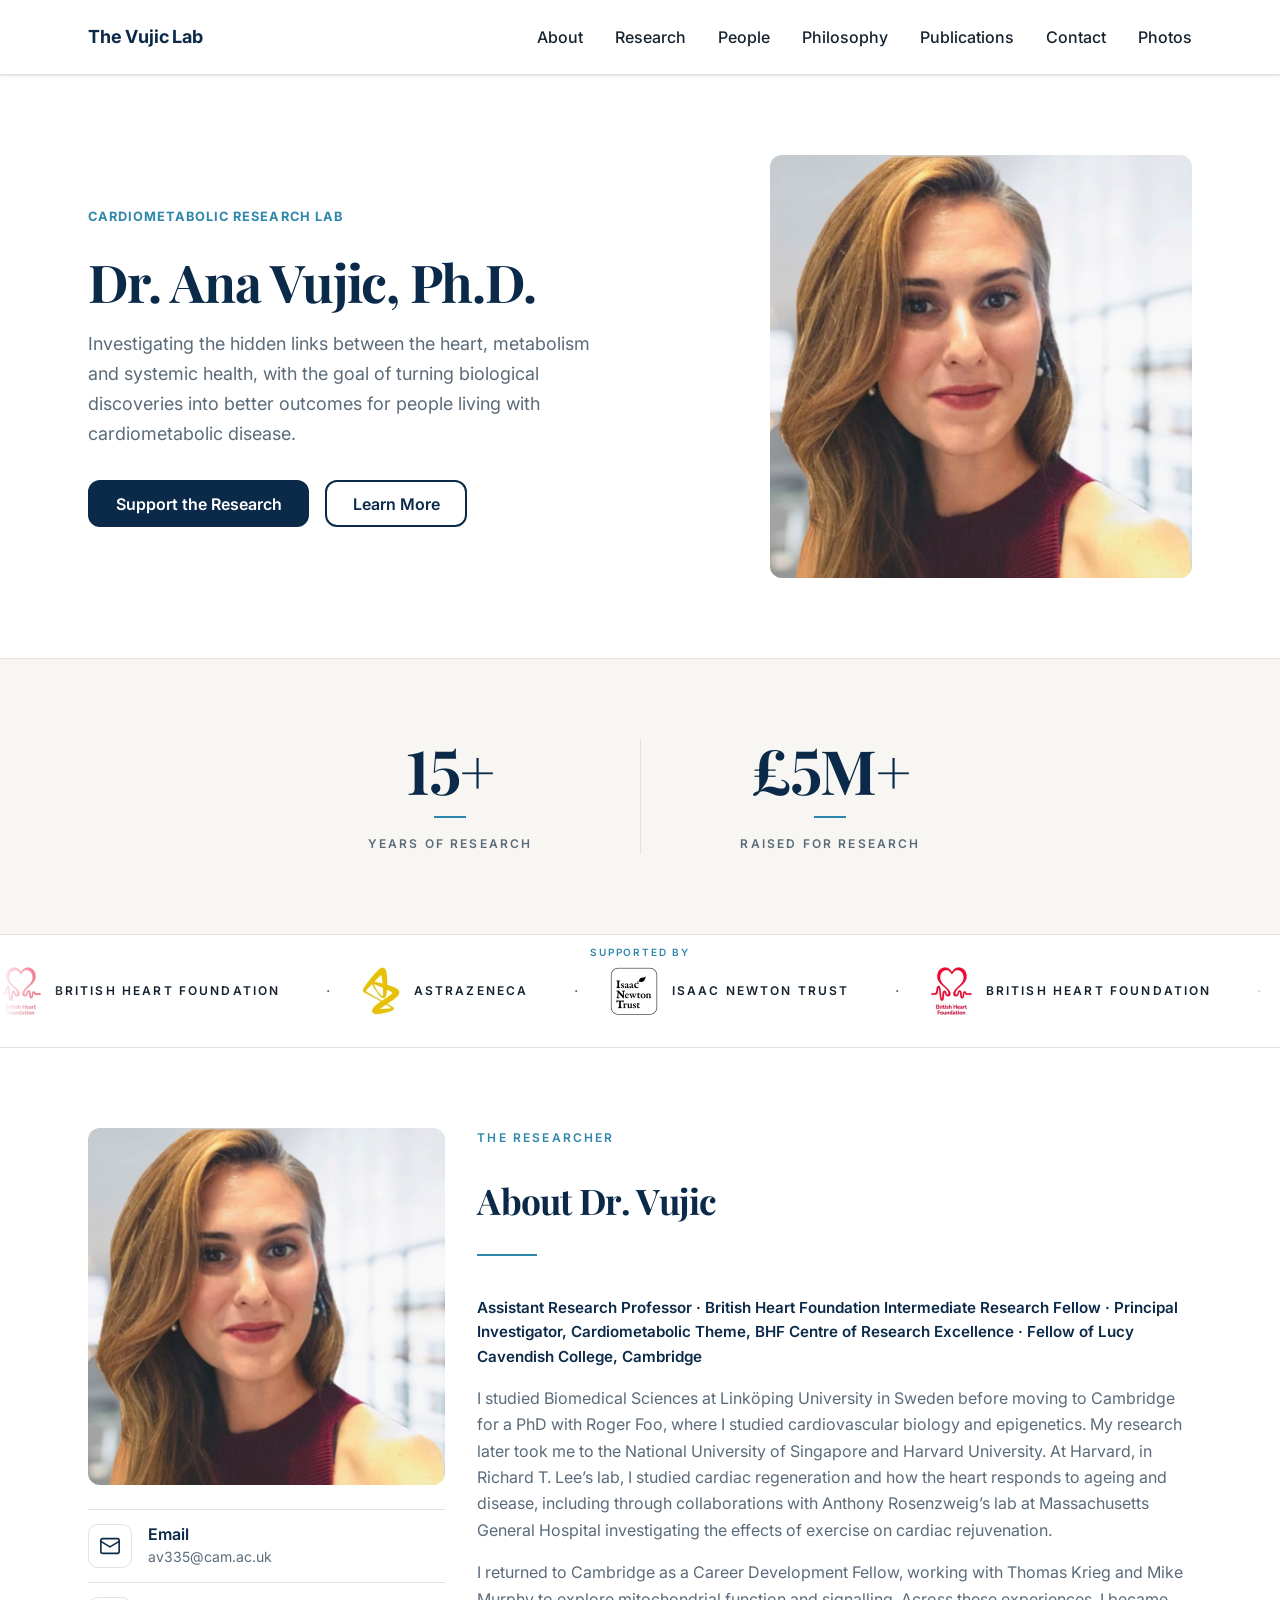
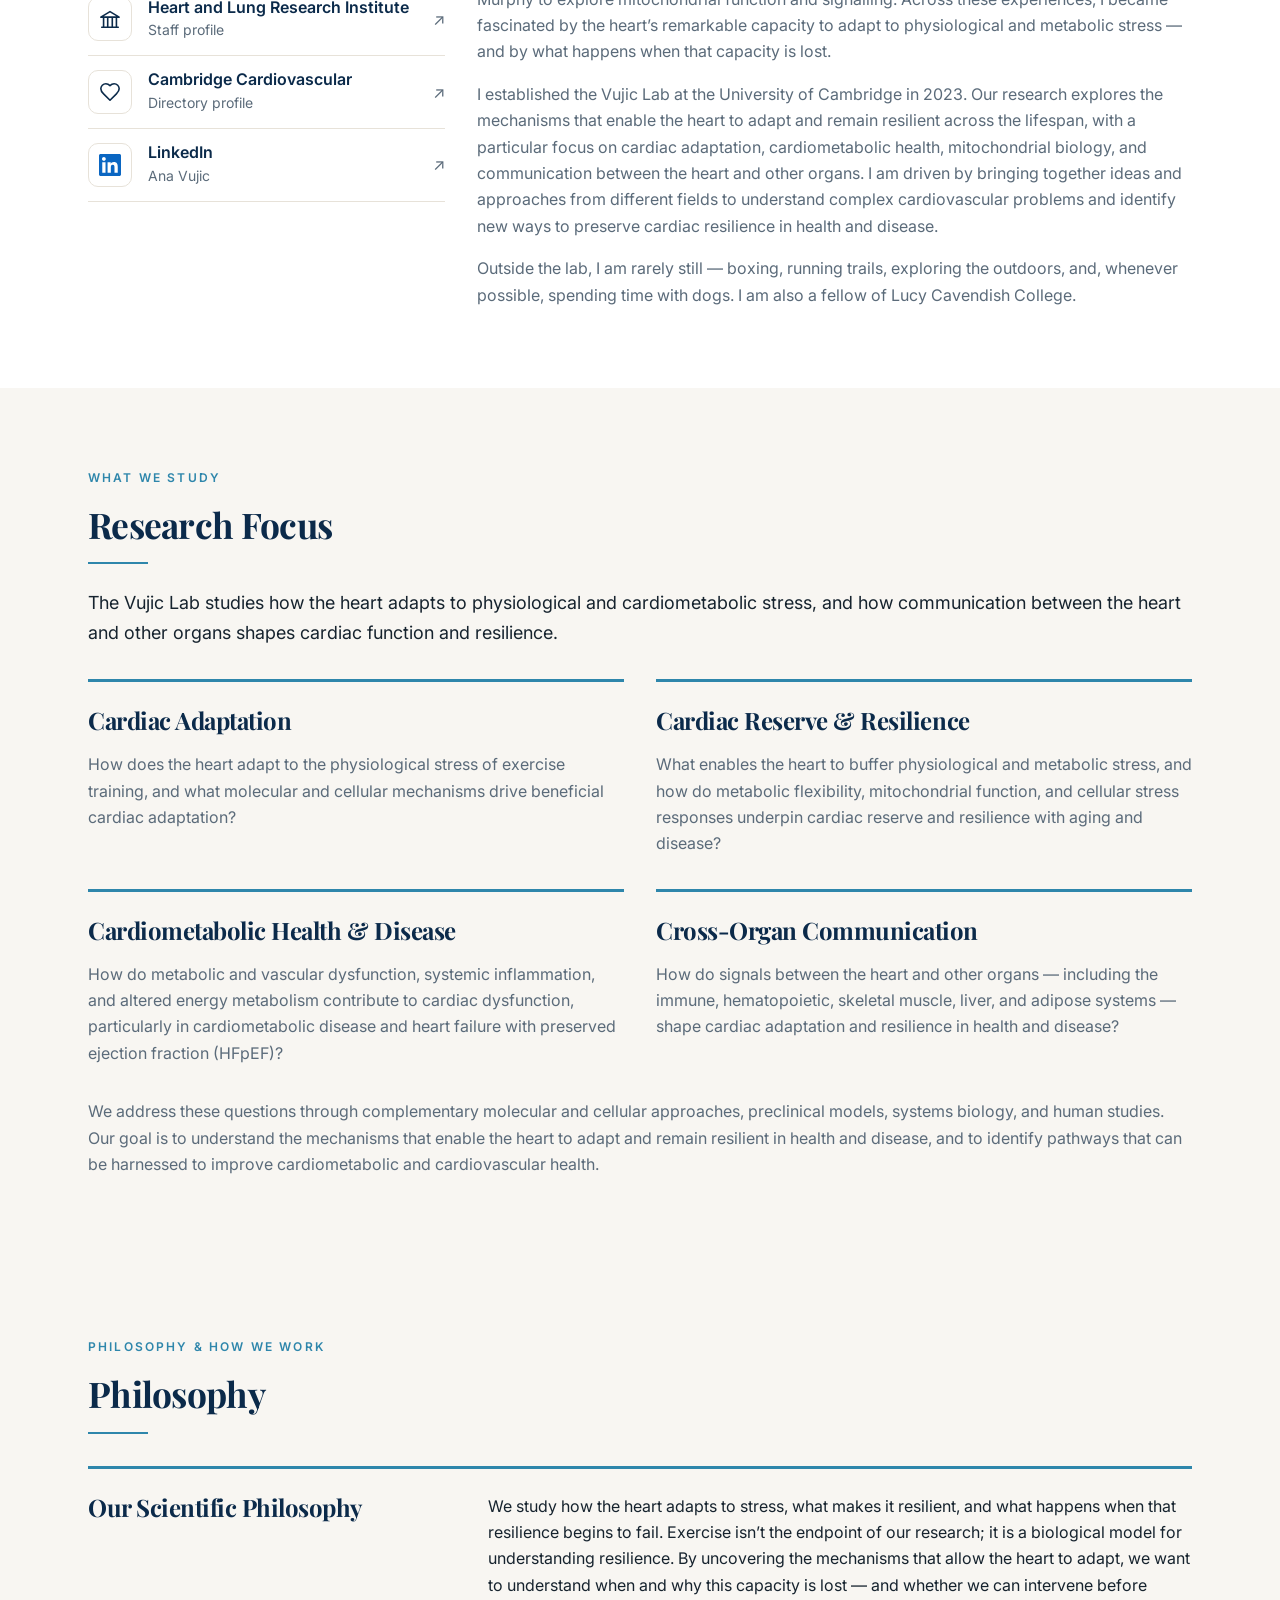
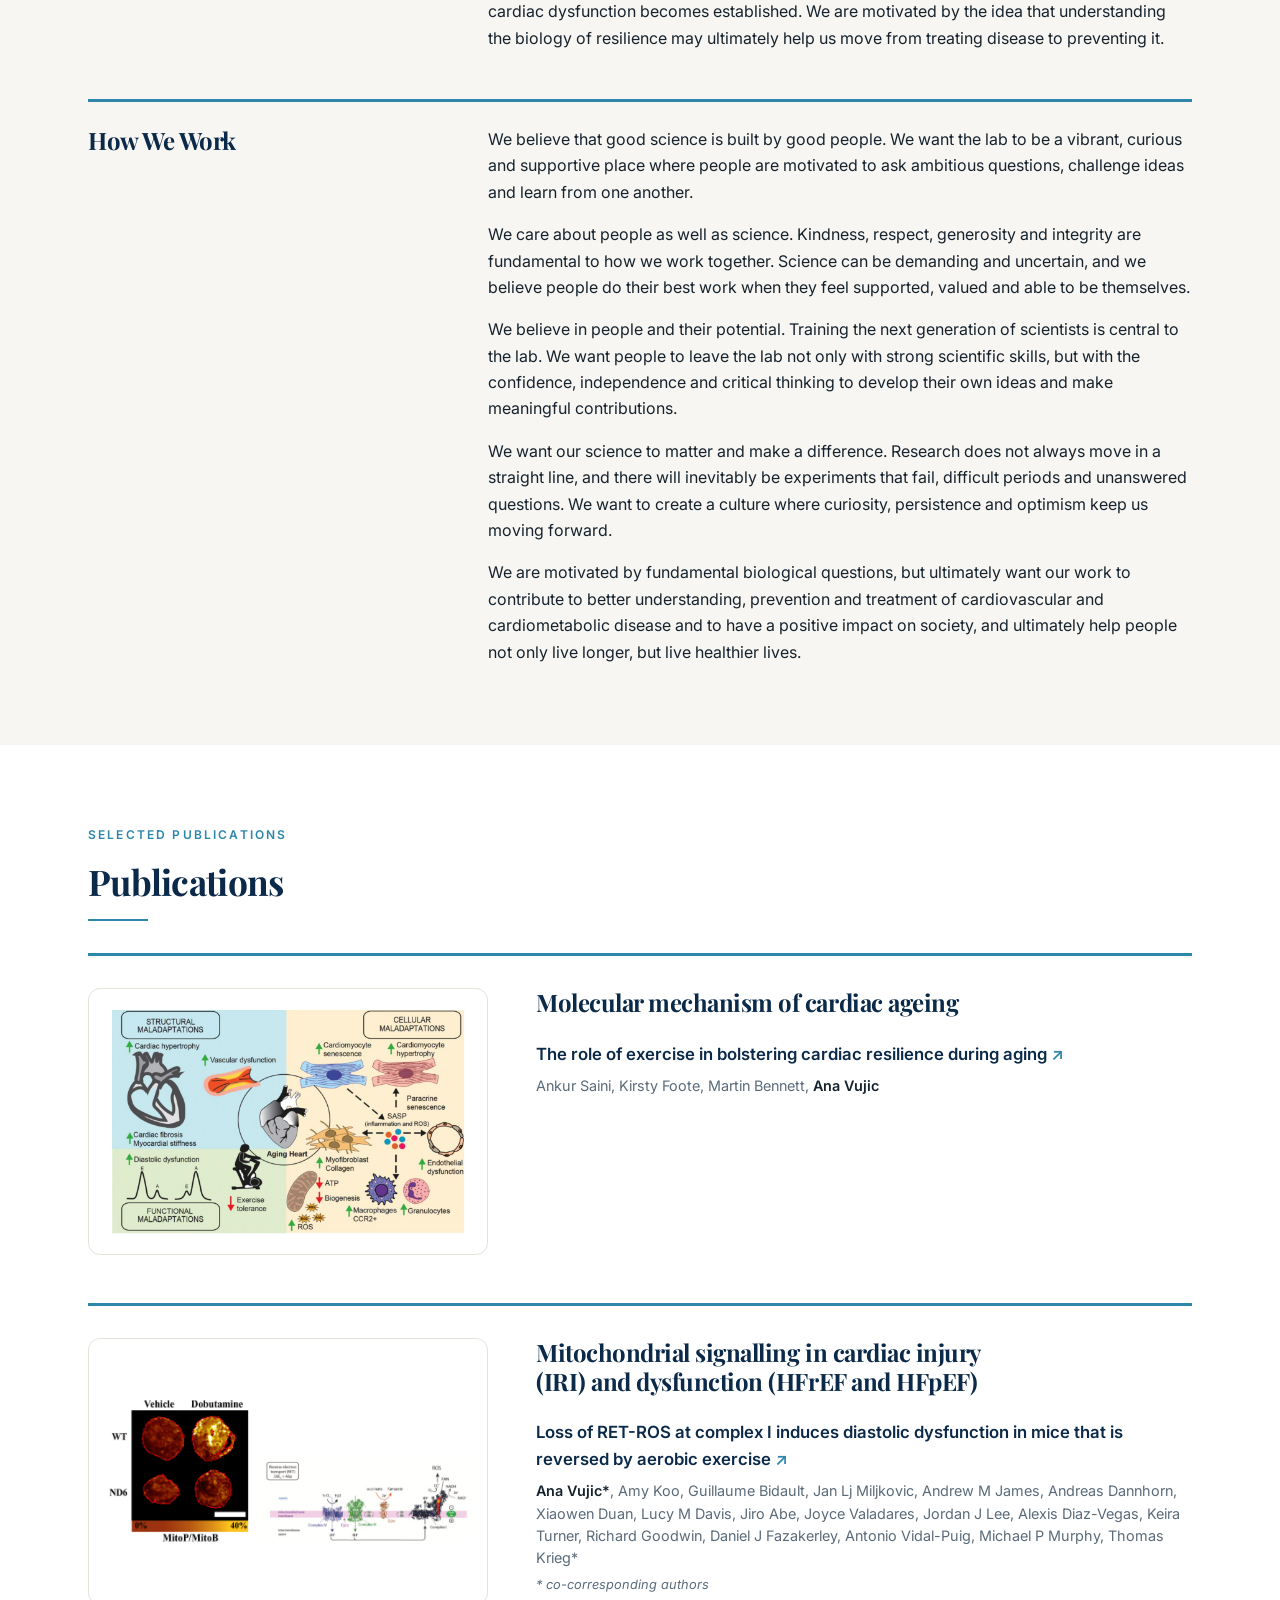
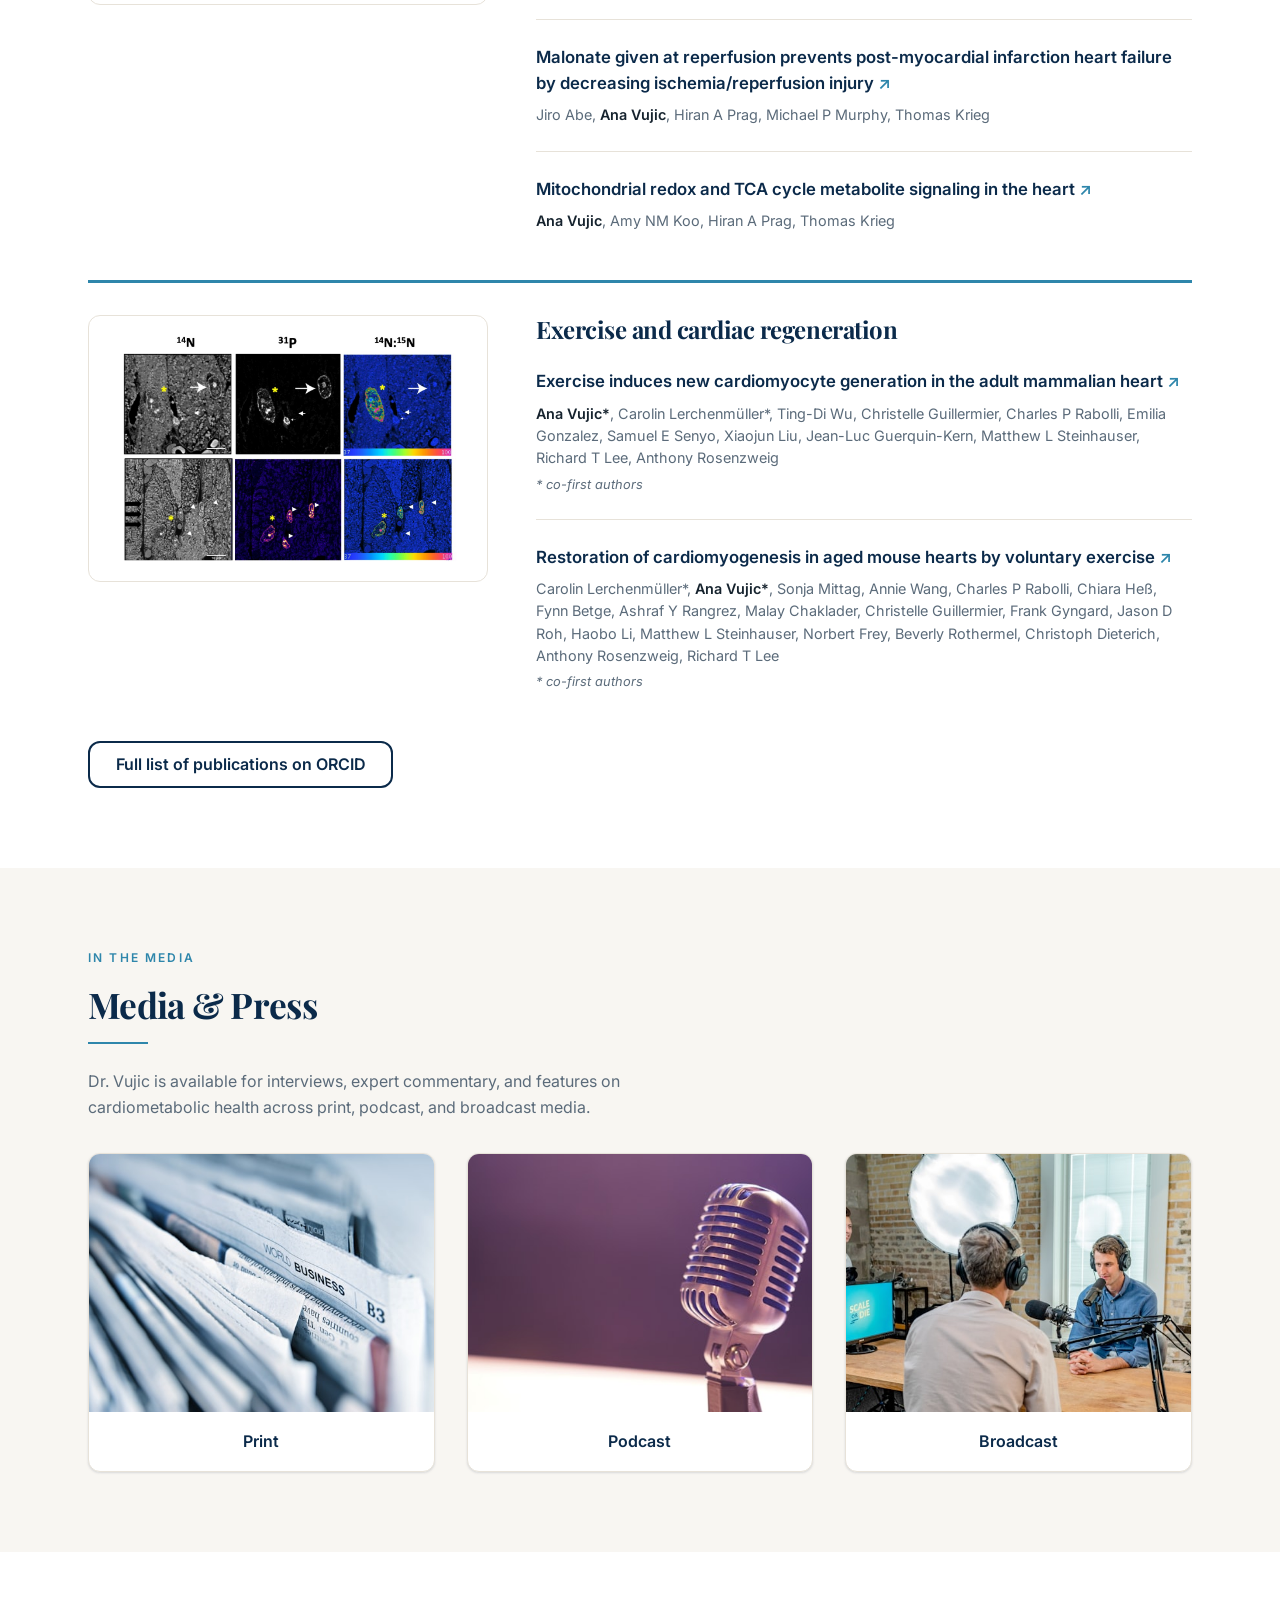
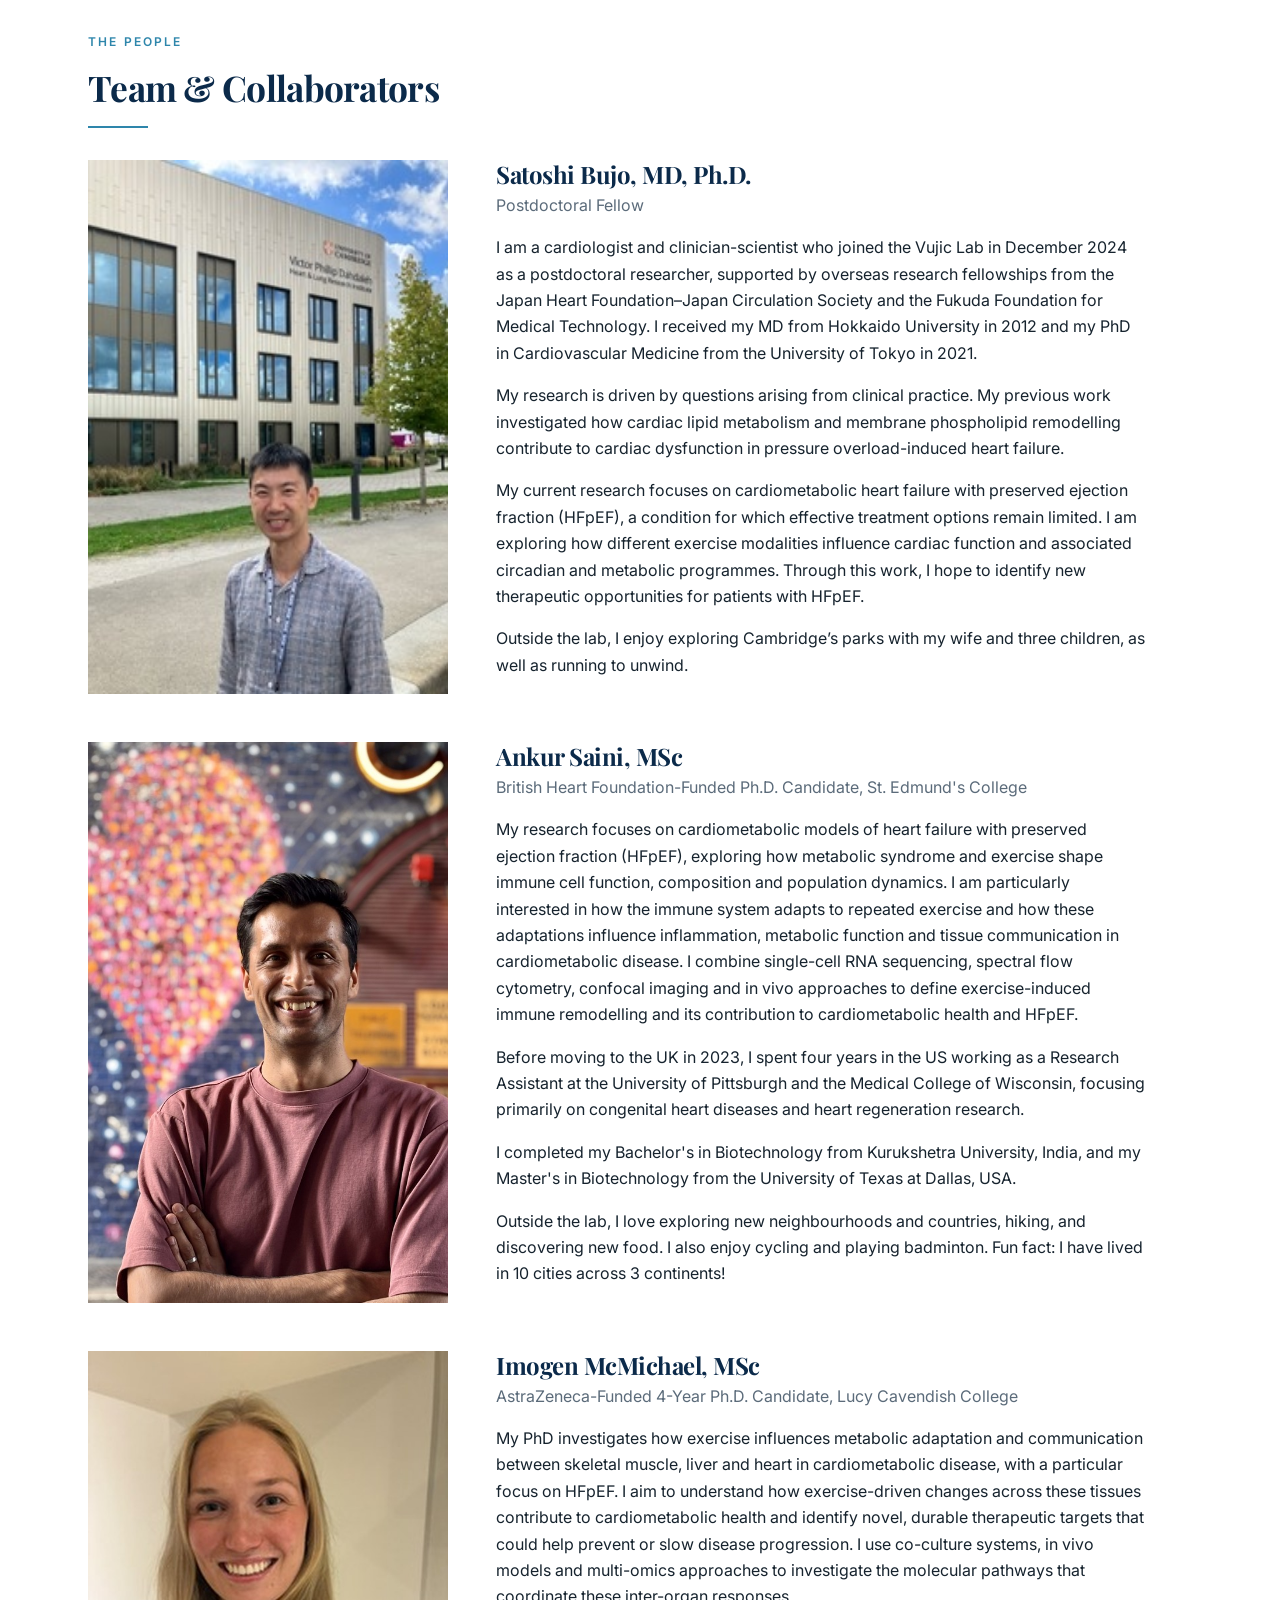
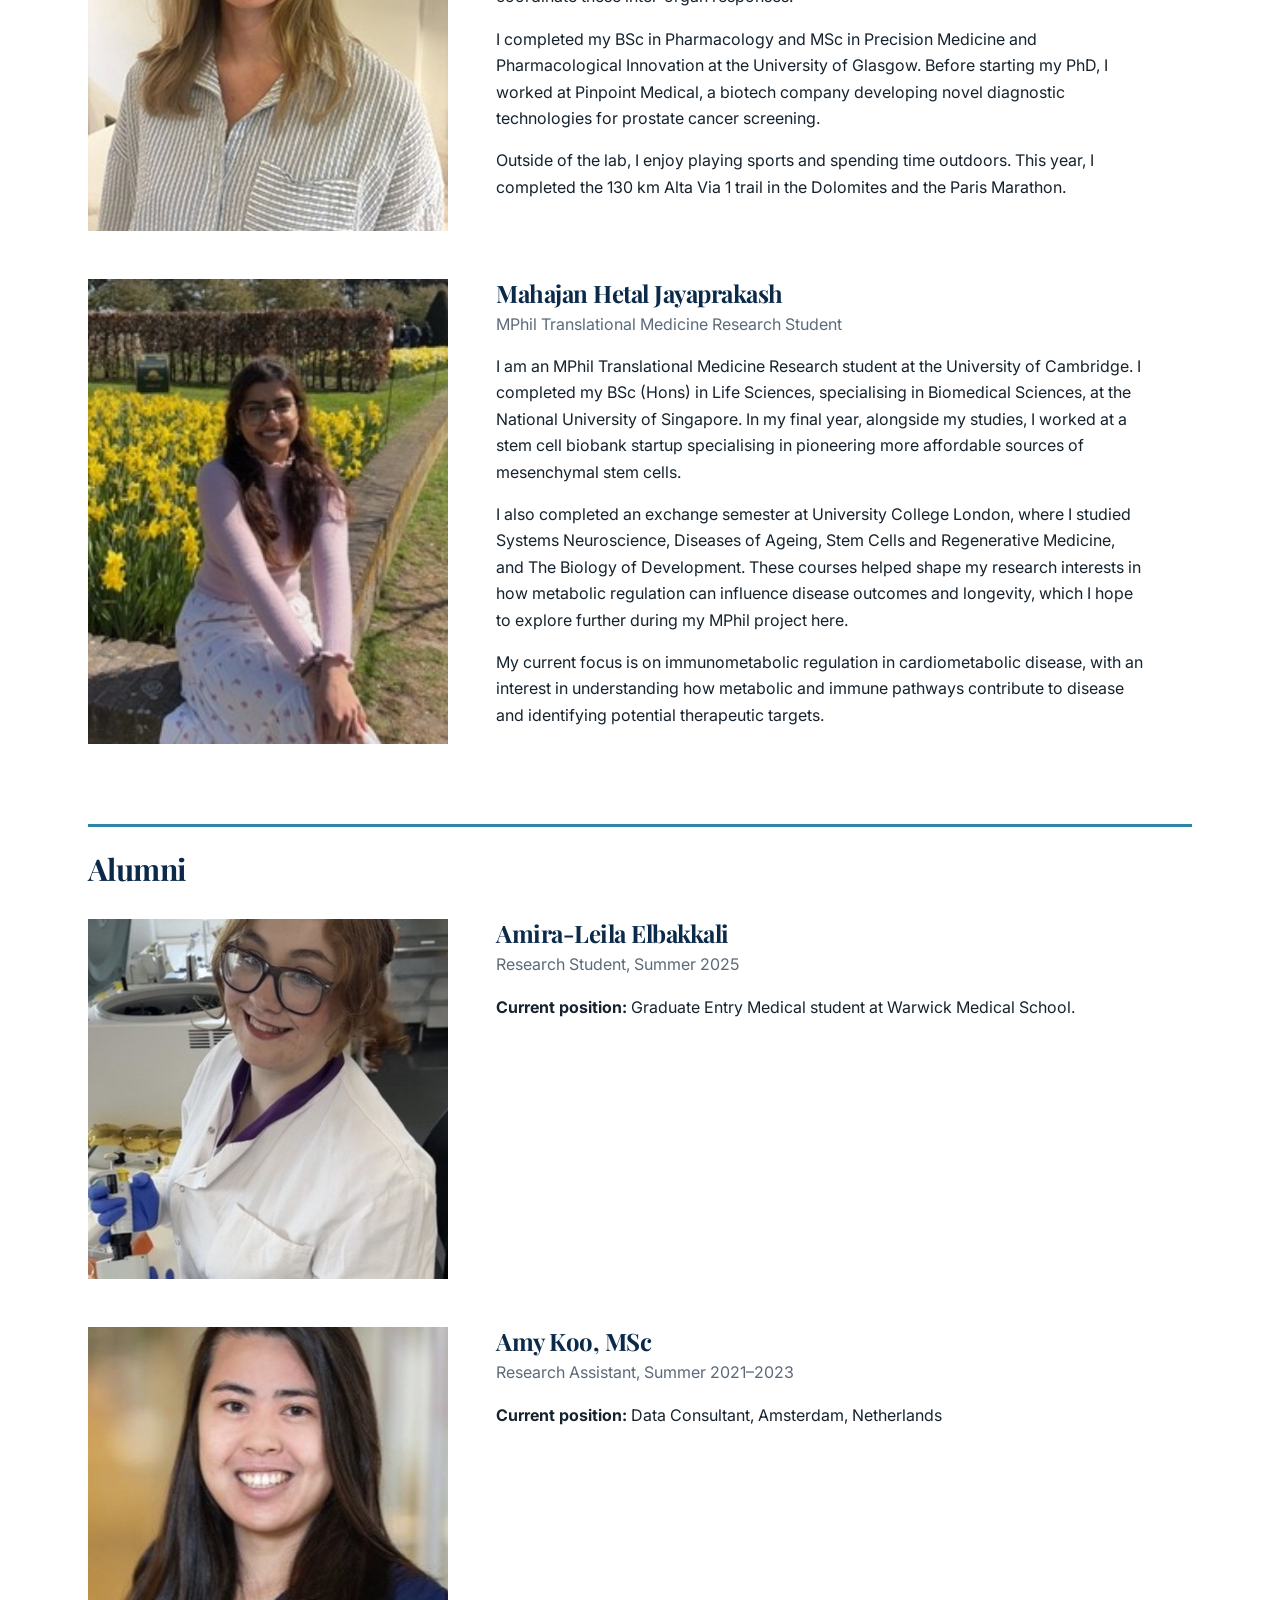
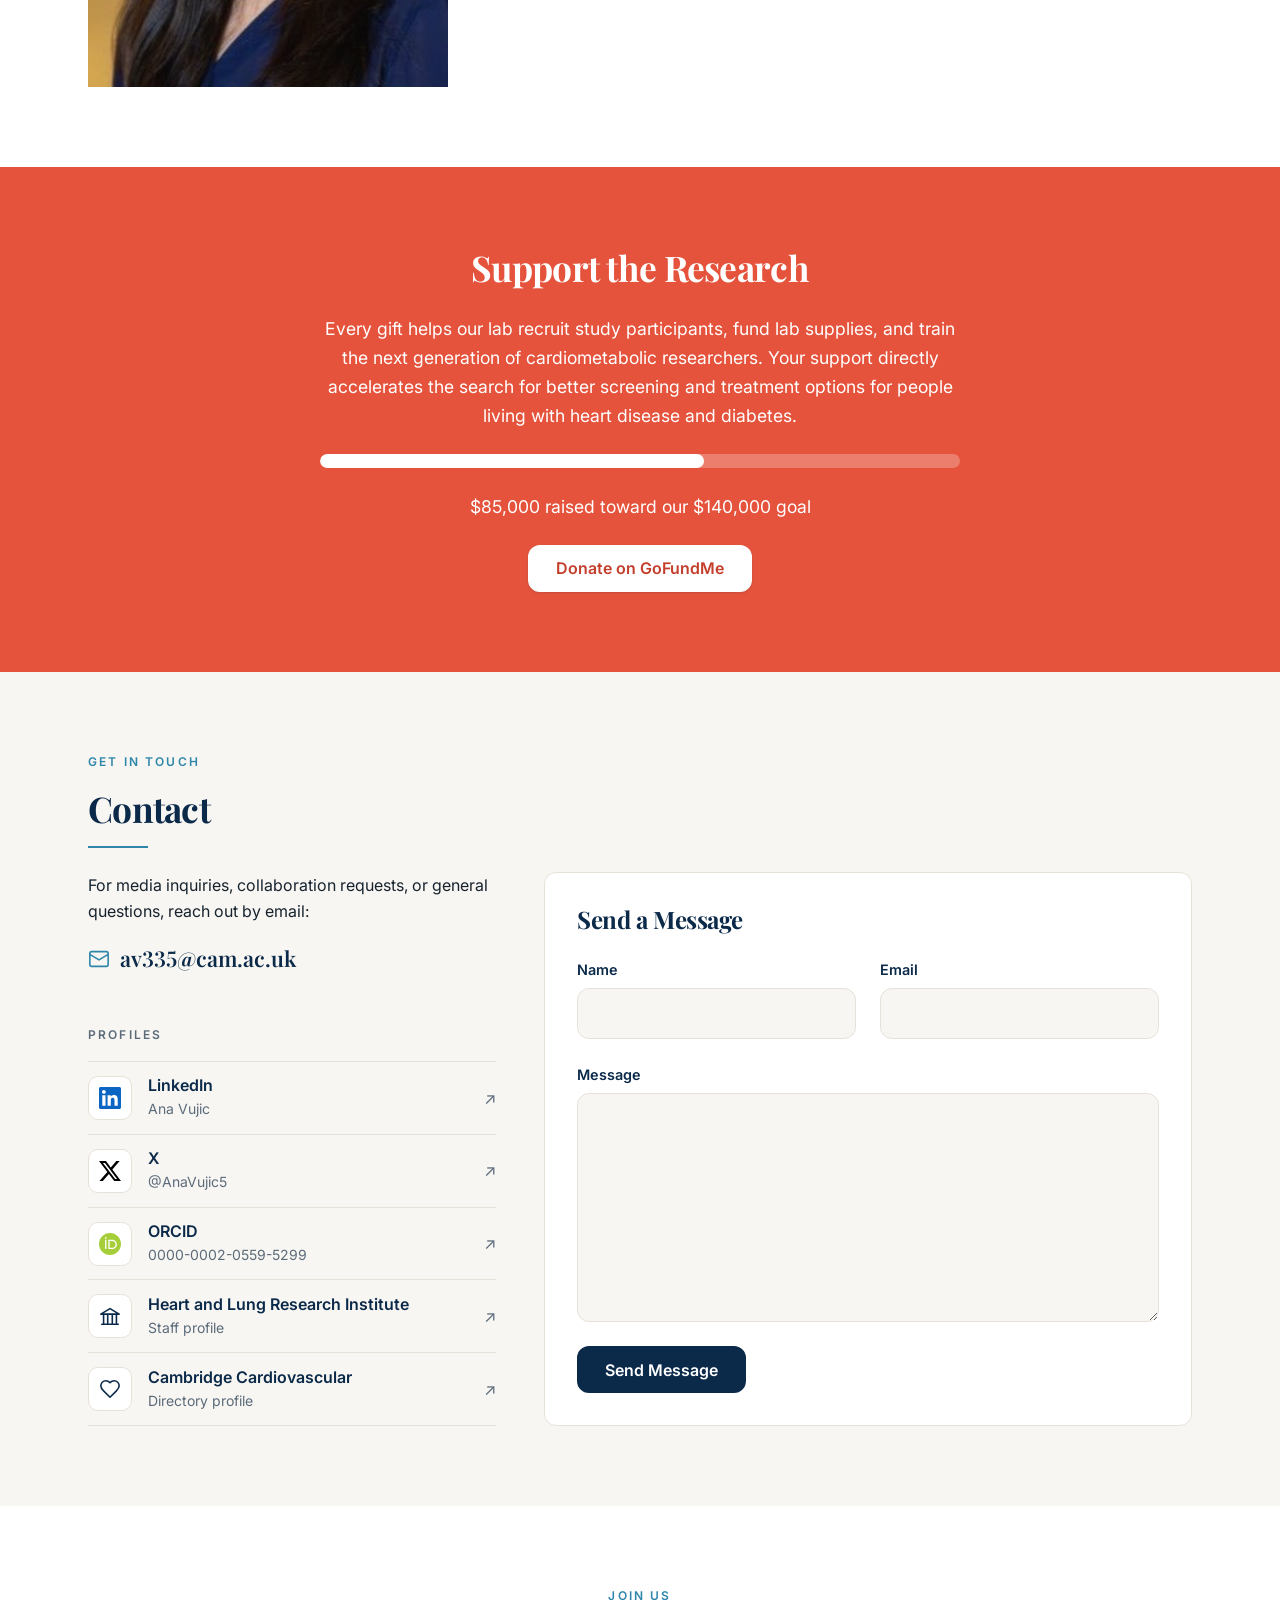
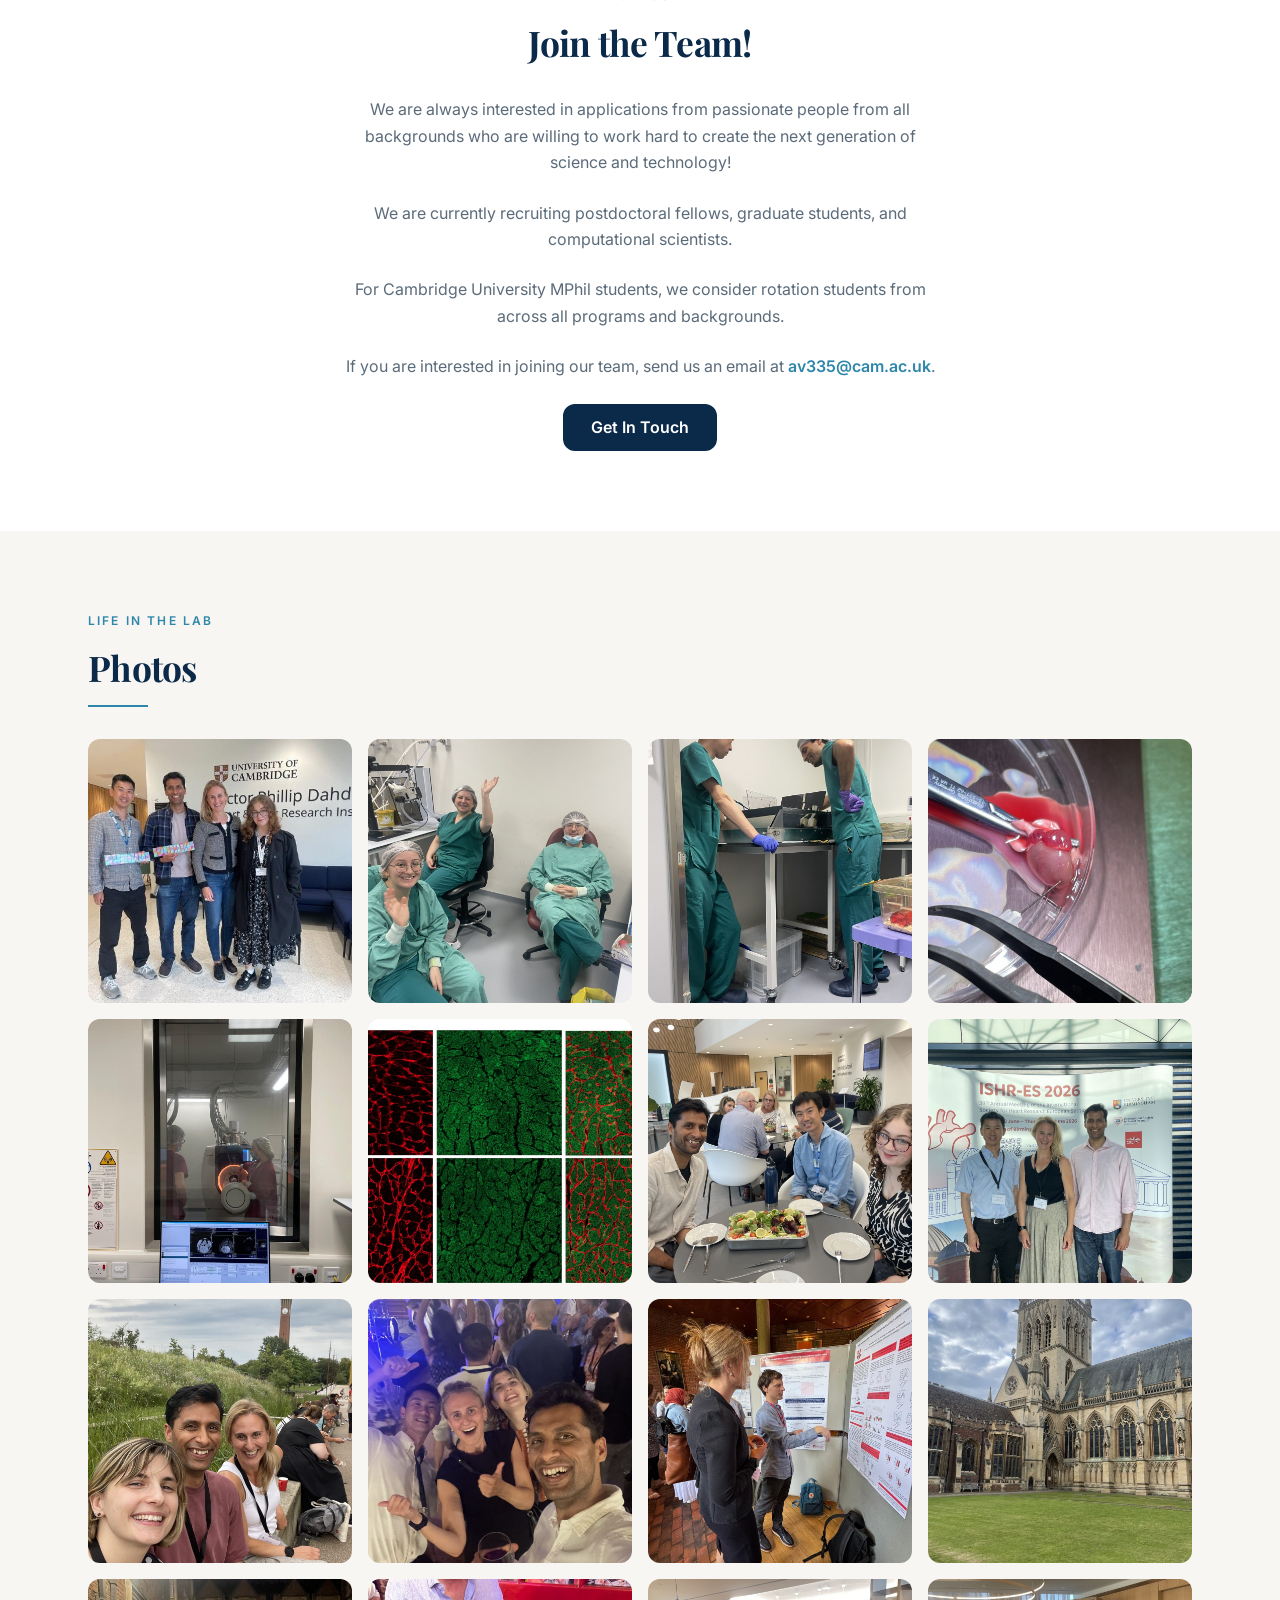
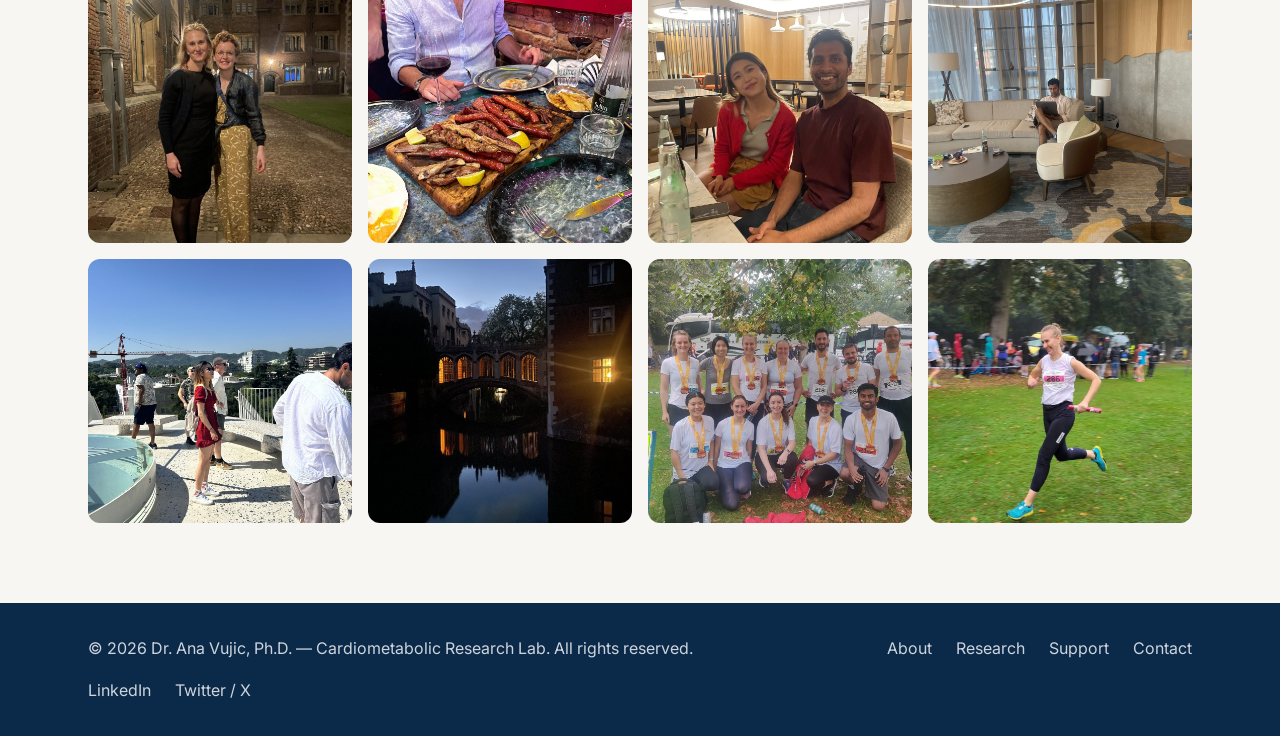
==== commit 0e275541: "Add Hetal's photo and updated bio - Replace the black placeholder with Hetal's real photo   (images/" ====
--- a/index.html
+++ b/index.html
@@ -461,7 +461,6 @@
         <span class="section__label">The People</span>
         <h2>Team &amp; Collaborators</h2>
         <div class="section__divider"></div>
-        <!-- TODO: Mahajan's photo is still a placeholder. -->
         <div class="people-list">
           <div class="person-row">
             <img class="person-row__photo person-row__photo--low" src="images/team-satoshi-bujo-hlri.jpg" alt="Satoshi Bujo outside the Victor Phillip Dahdaleh Heart and Lung Research Institute" width="240" height="320">
@@ -568,8 +567,7 @@
             </div>
           </div>
           <div class="person-row">
-            <!-- TODO: swap in a real photo once available -->
-            <img class="person-row__photo" src="images/team-mahajan-jayaprakash.jpg" alt="Photo not yet available for Mahajan Hetal Jayaprakash">
+            <img class="person-row__photo" src="images/team-hetal-jayaprakash.jpg" alt="Photo of Mahajan Hetal Jayaprakash" width="240" height="271">
             <div class="person-row__body">
               <h3 class="person-row__name">Mahajan Hetal Jayaprakash</h3>
               <p class="person-row__title">MPhil Translational Medicine Research Student</p>
@@ -577,21 +575,27 @@
                 I am an MPhil Translational Medicine Research student
                 at the University of Cambridge. I completed my BSc
                 (Hons) in Life Sciences, specialising in Biomedical
-                Sciences, at the National University of Singapore.
-              </p>
-              <p class="person-row__bio">
-                During my undergraduate studies, I also completed an
-                exchange semester at University College London, where
-                I studied Systems Neuroscience, Diseases of Ageing,
-                Stem Cells and Regenerative Medicine, and The Biology
-                of Development.
-              </p>
-              <p class="person-row__bio">
-                My current research focuses on immunometabolic
-                regulation in cardiometabolic disease, with an
-                interest in understanding how metabolic and immune
-                pathways contribute to disease and identifying
-                potential therapeutic targets.
+                Sciences, at the National University of Singapore. In
+                my final year, alongside my studies, I worked at a
+                stem cell biobank startup specialising in pioneering
+                more affordable sources of mesenchymal stem cells.
+              </p>
+              <p class="person-row__bio">
+                I also completed an exchange semester at University
+                College London, where I studied Systems Neuroscience,
+                Diseases of Ageing, Stem Cells and Regenerative
+                Medicine, and The Biology of Development. These
+                courses helped shape my research interests in how
+                metabolic regulation can influence disease outcomes
+                and longevity, which I hope to explore further during
+                my MPhil project here.
+              </p>
+              <p class="person-row__bio">
+                My current focus is on immunometabolic regulation in
+                cardiometabolic disease, with an interest in
+                understanding how metabolic and immune pathways
+                contribute to disease and identifying potential
+                therapeutic targets.
               </p>
             </div>
           </div>
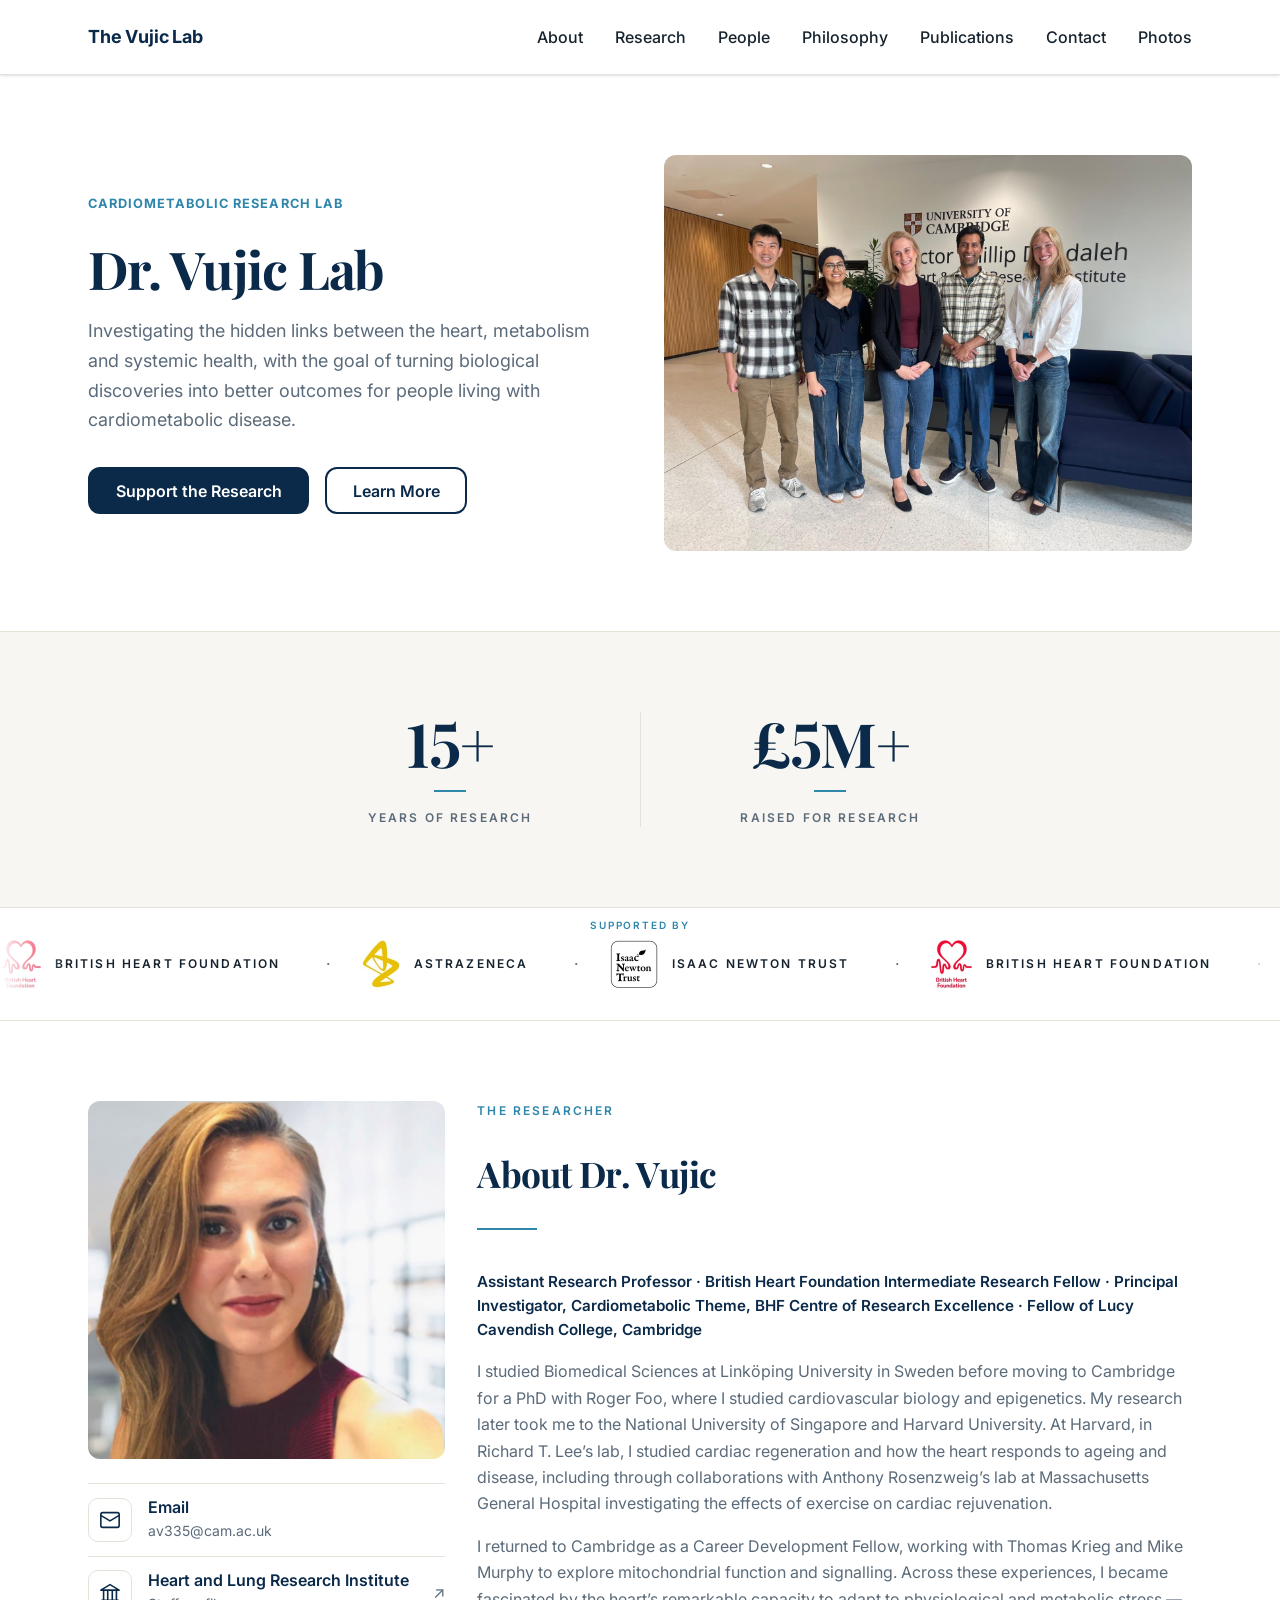
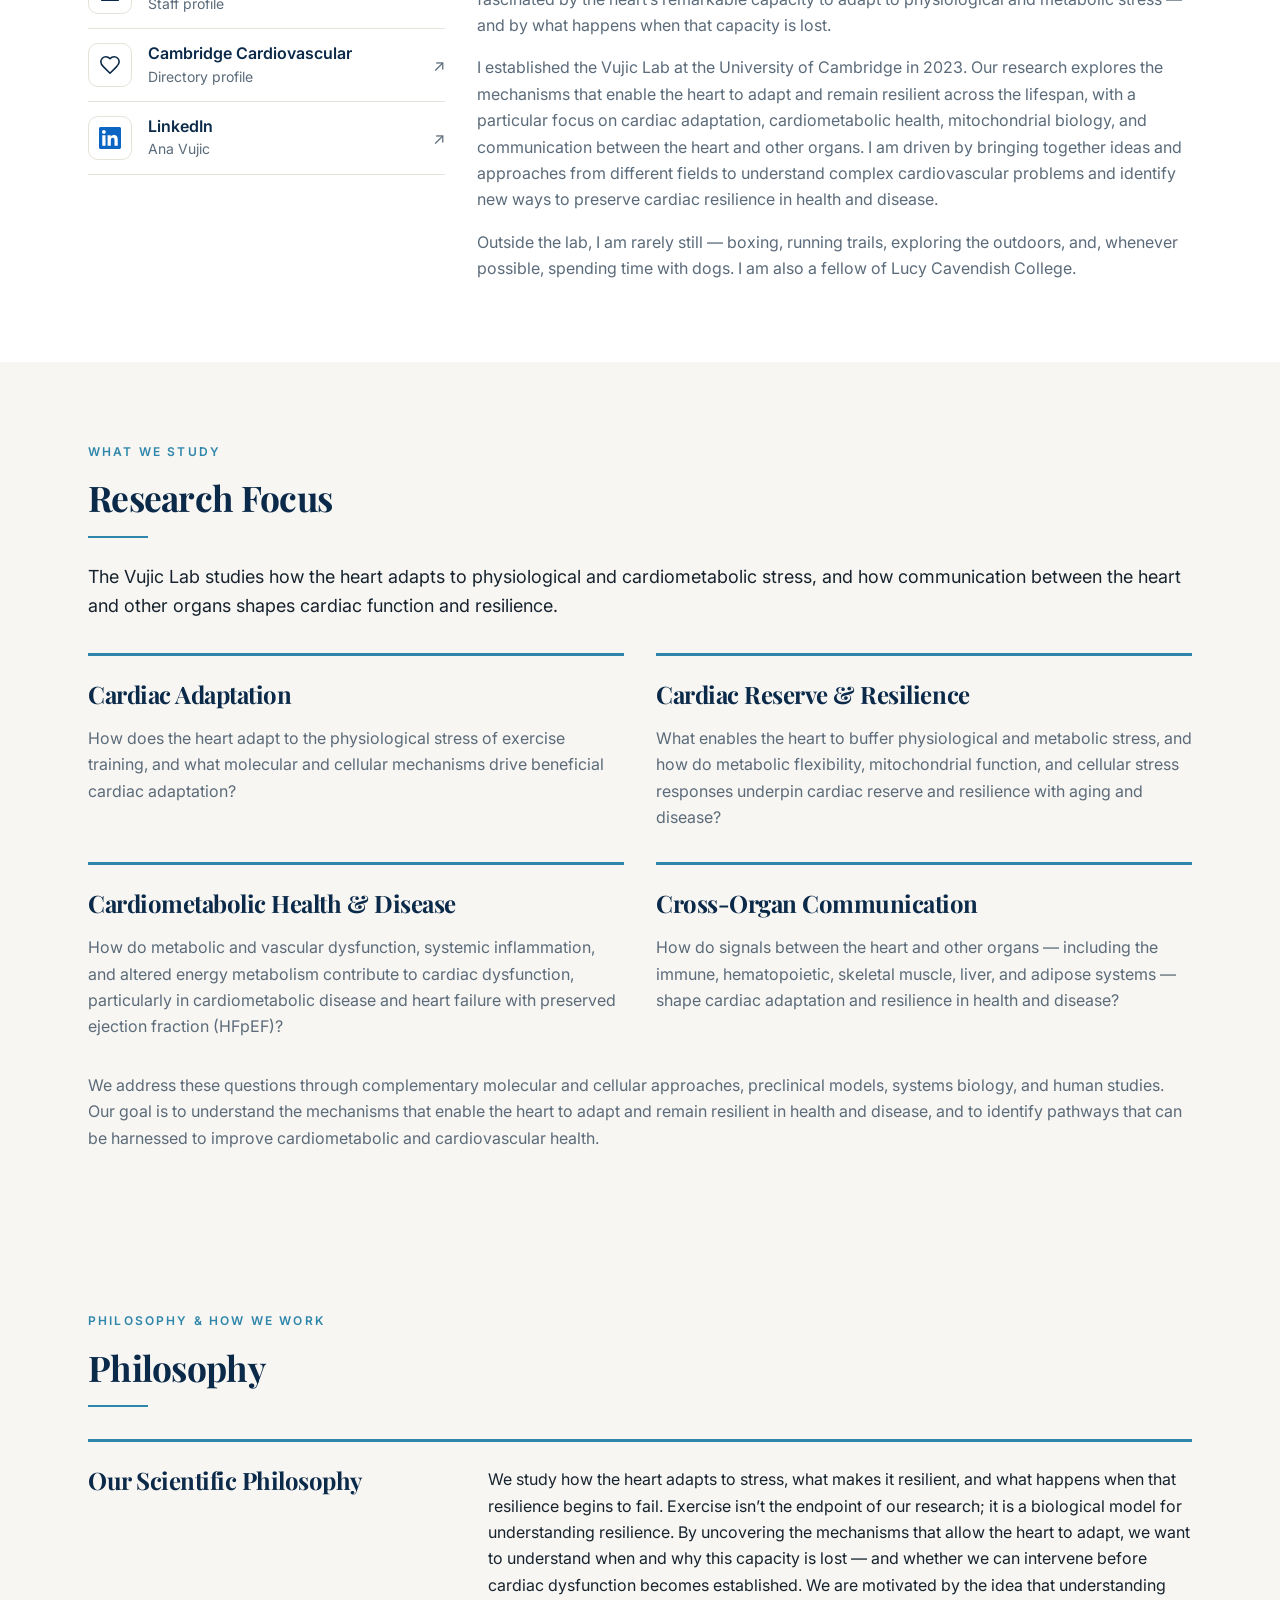
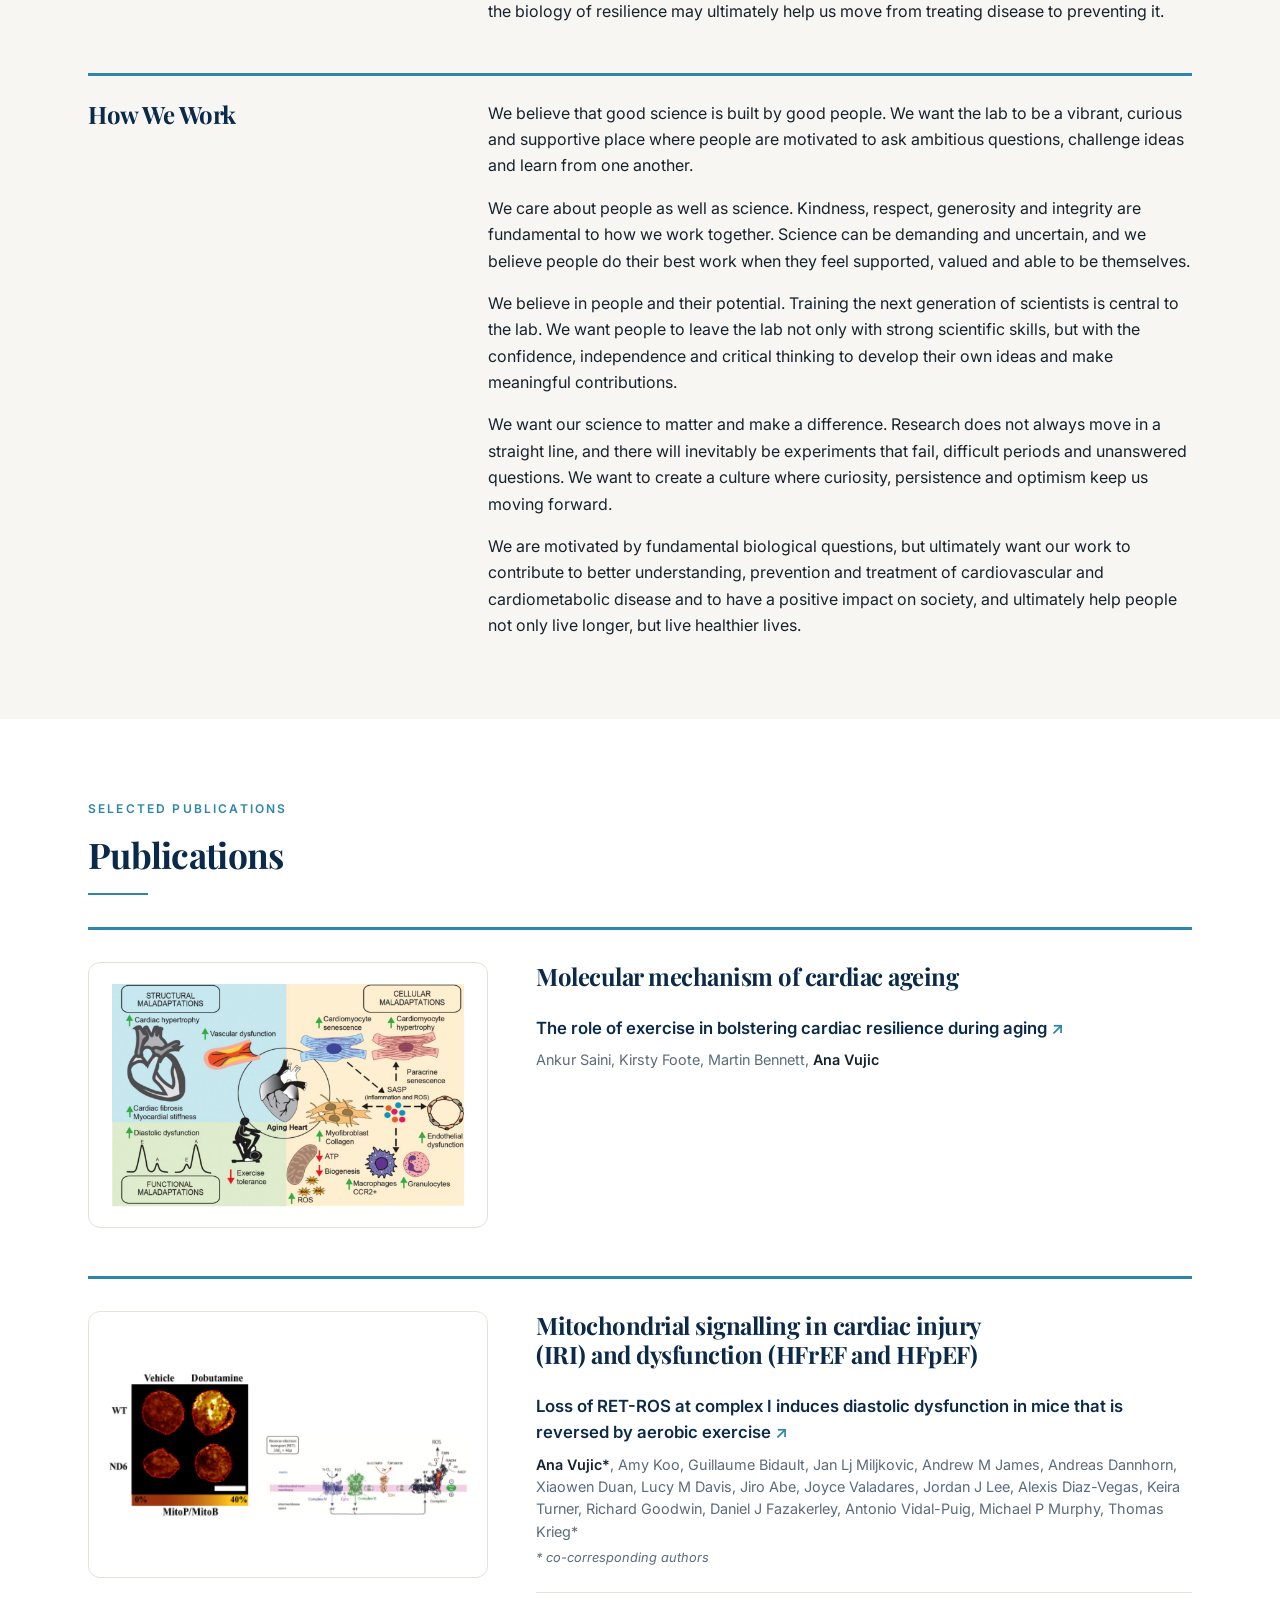
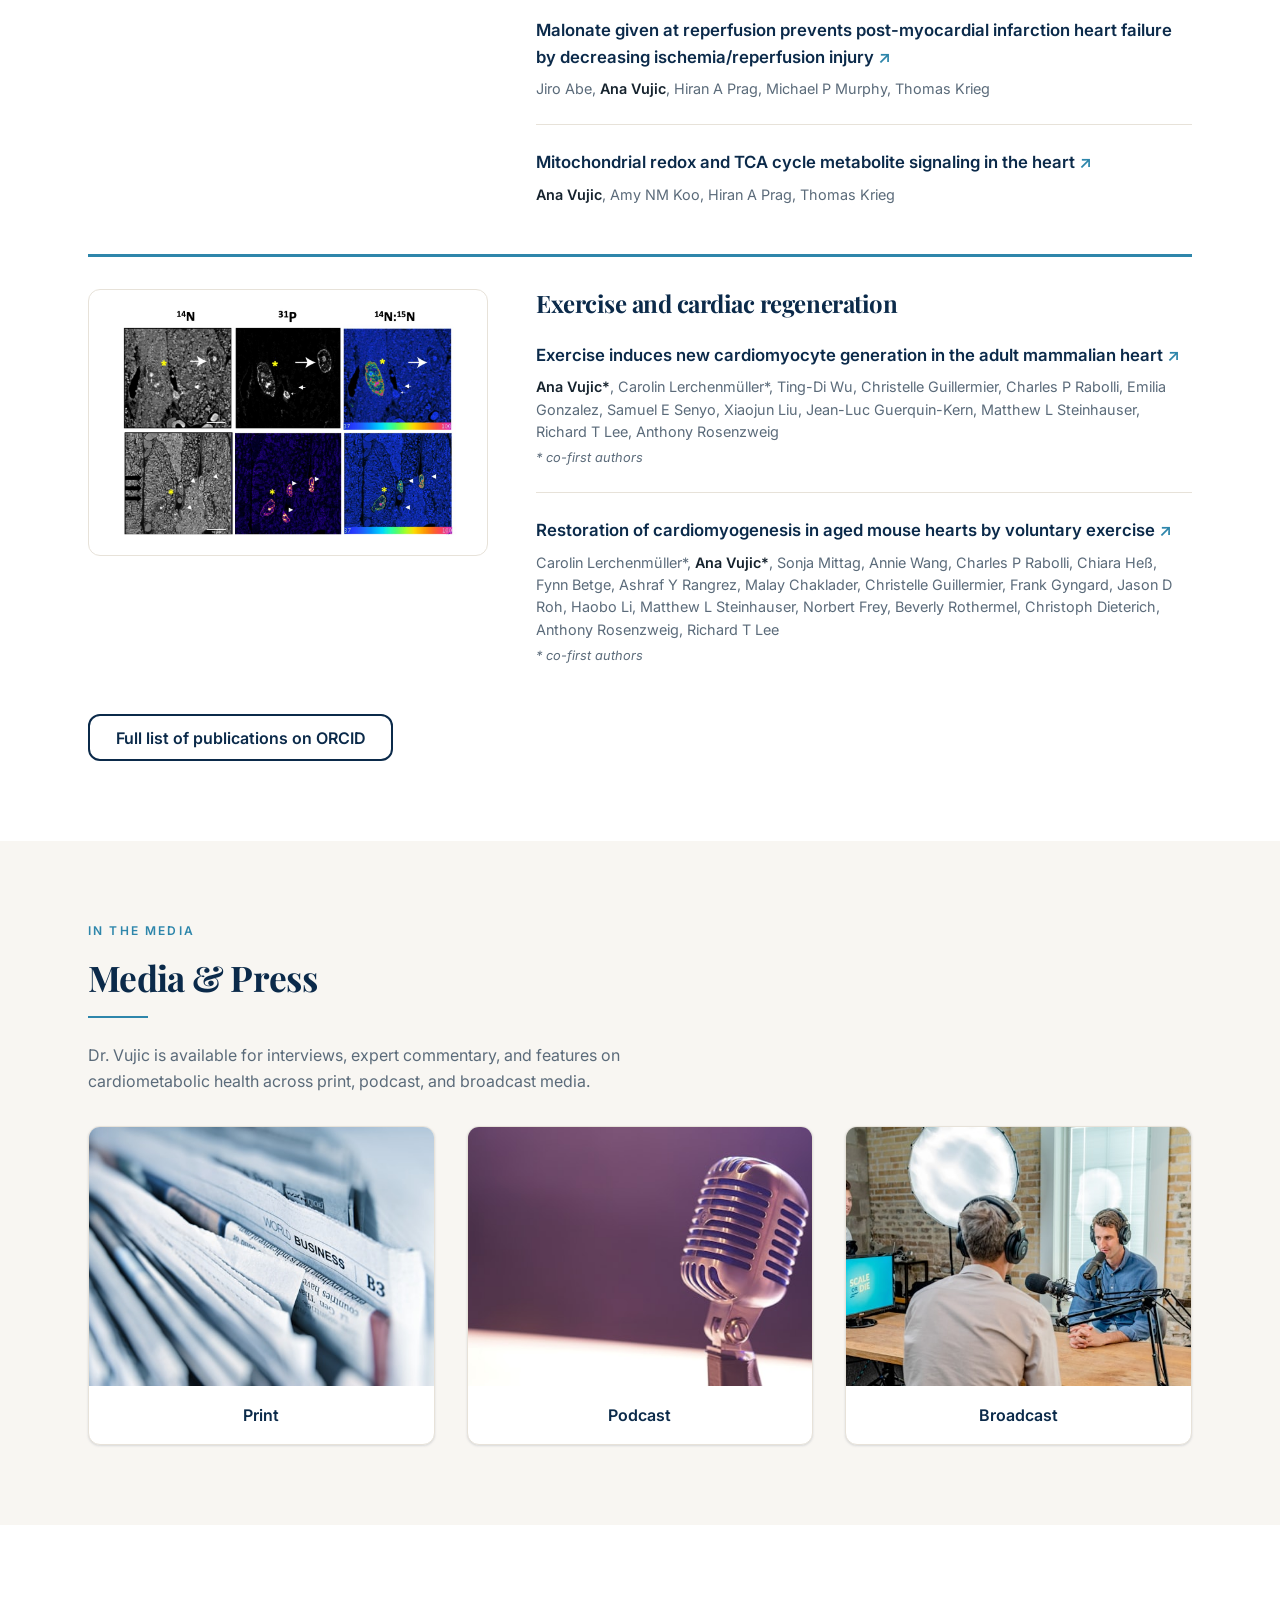
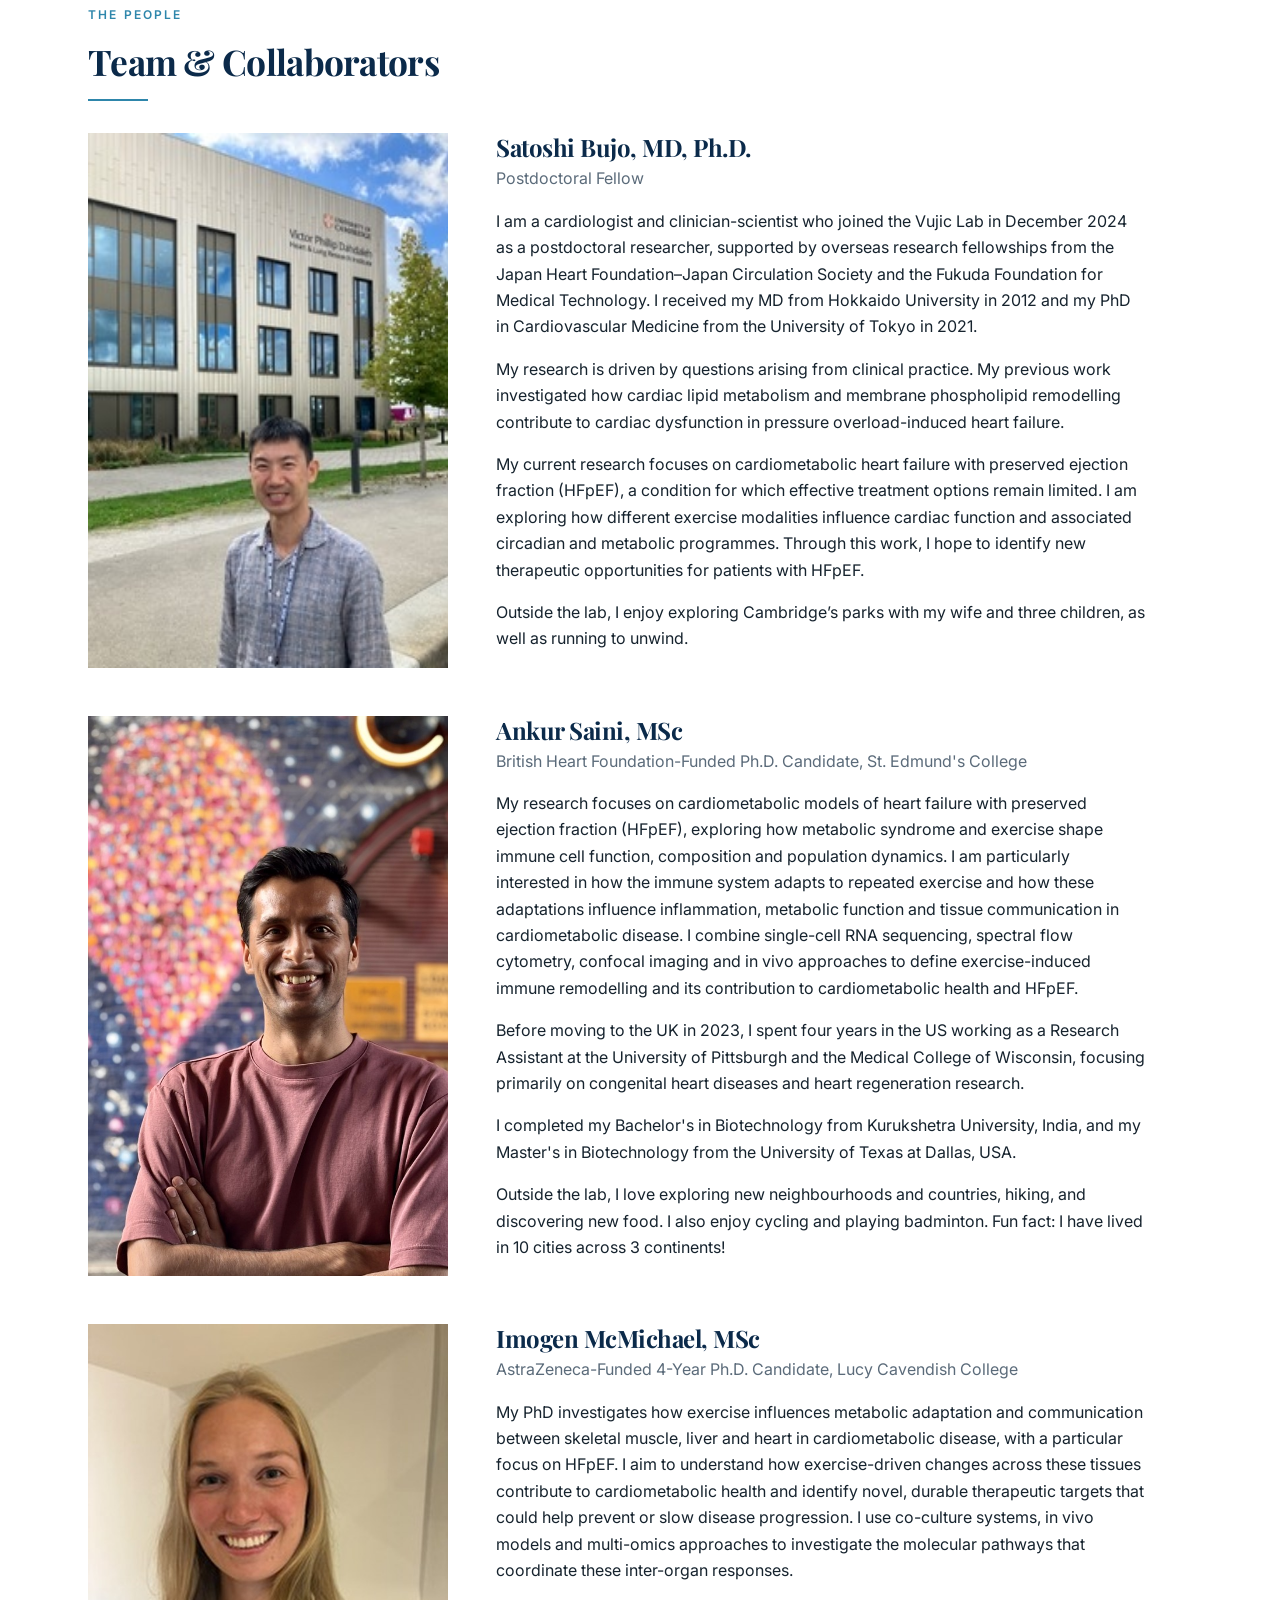
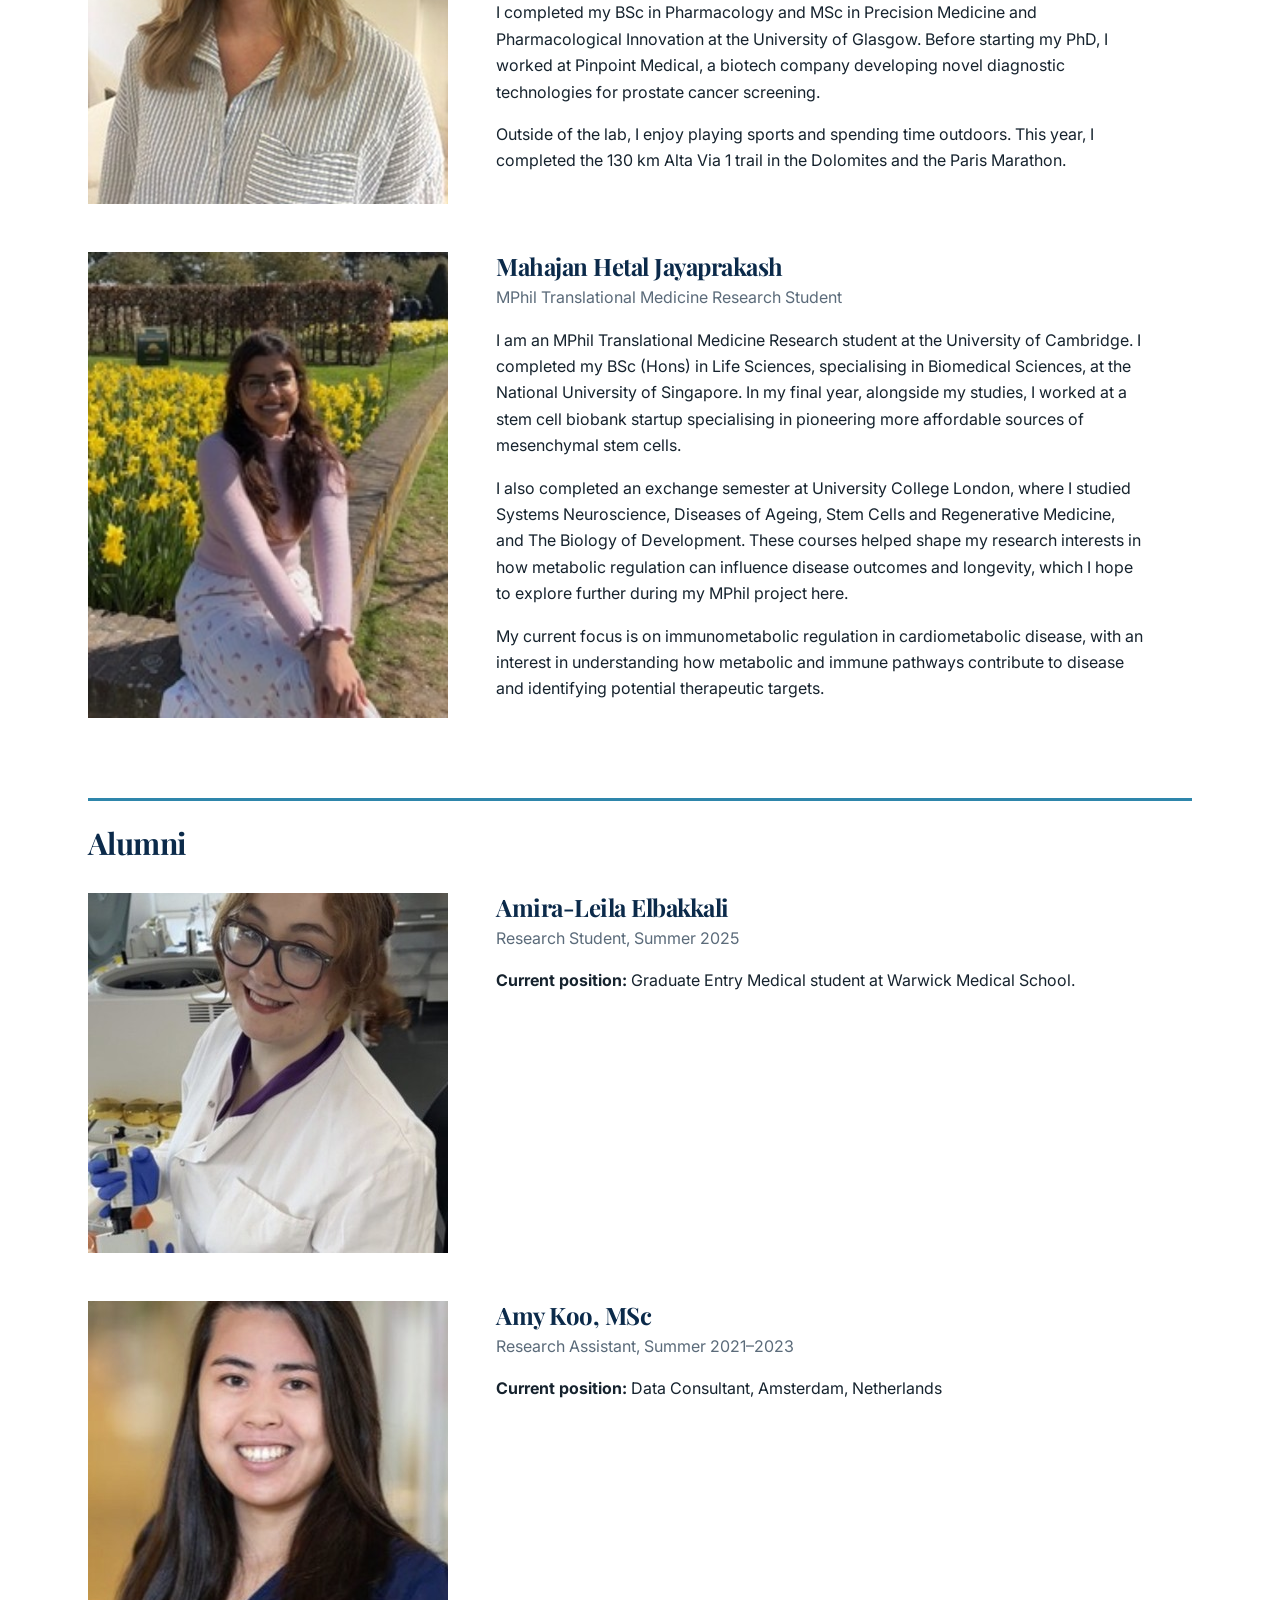
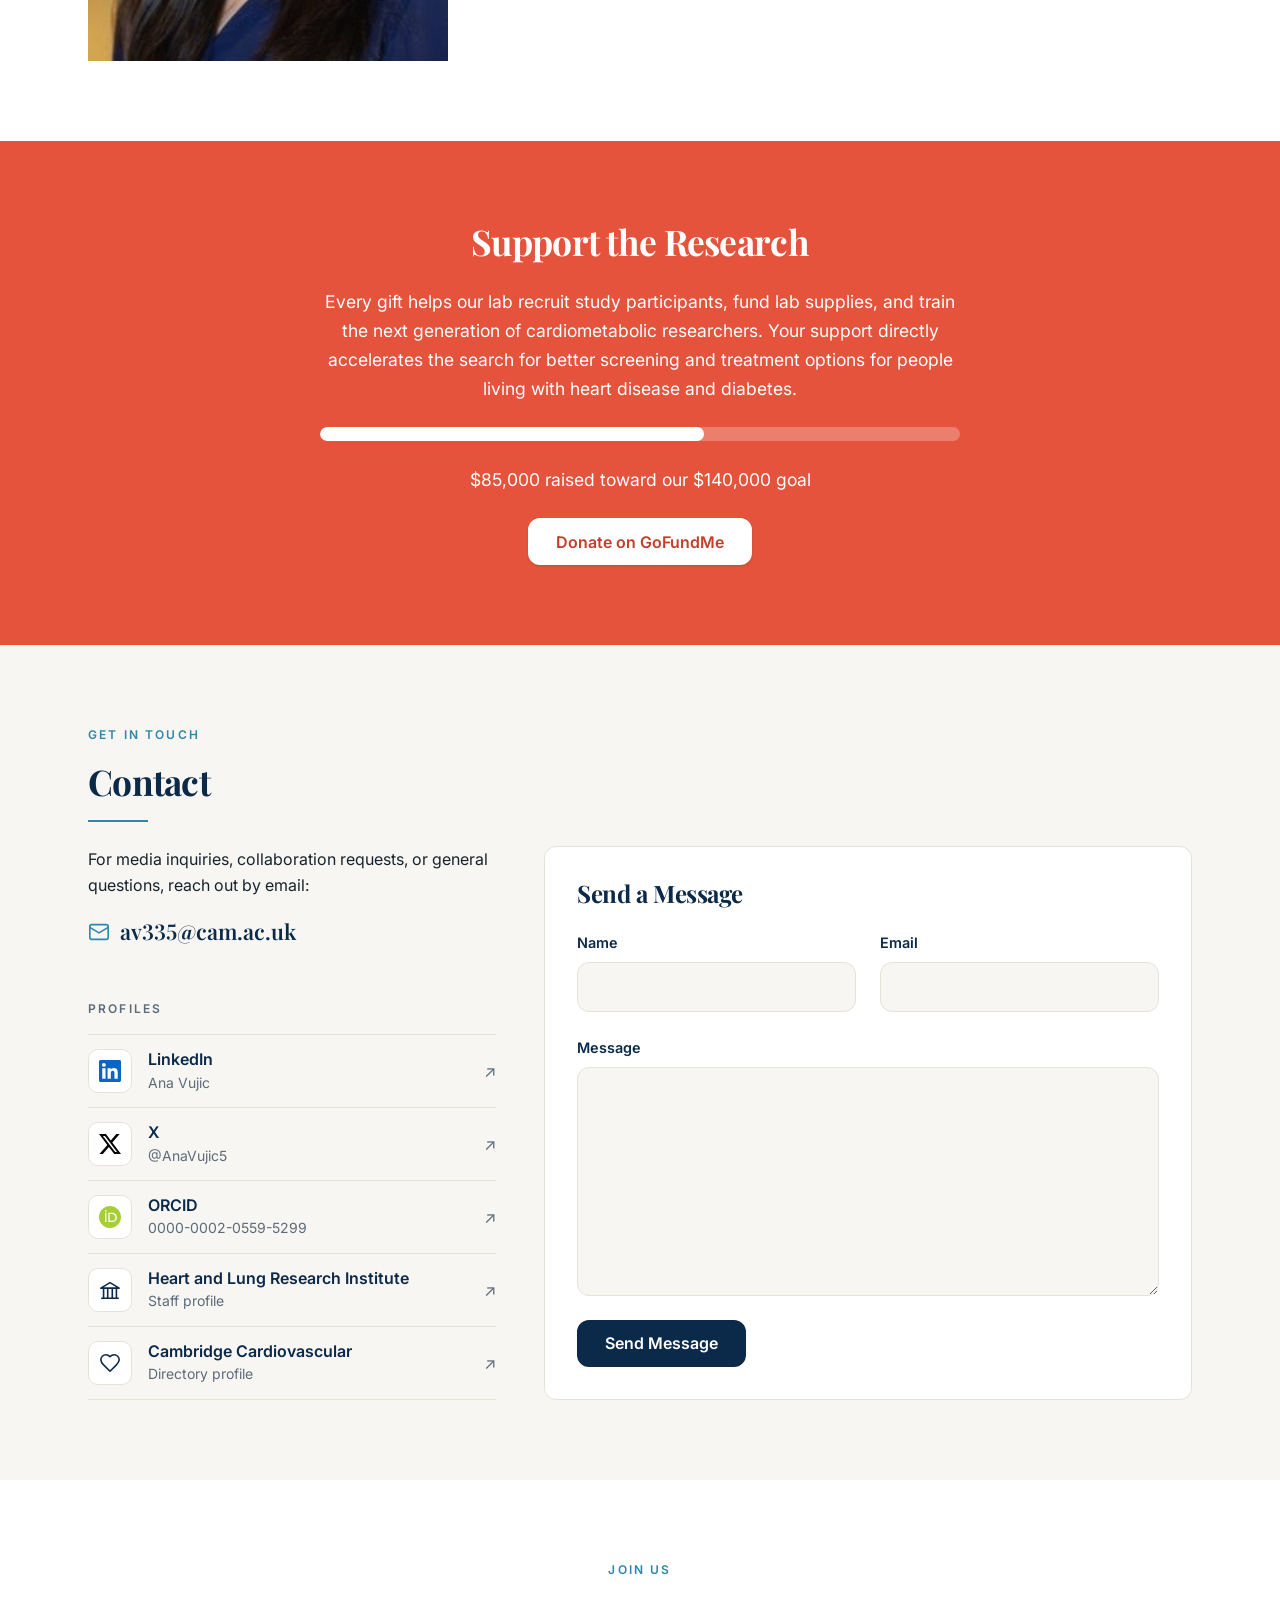
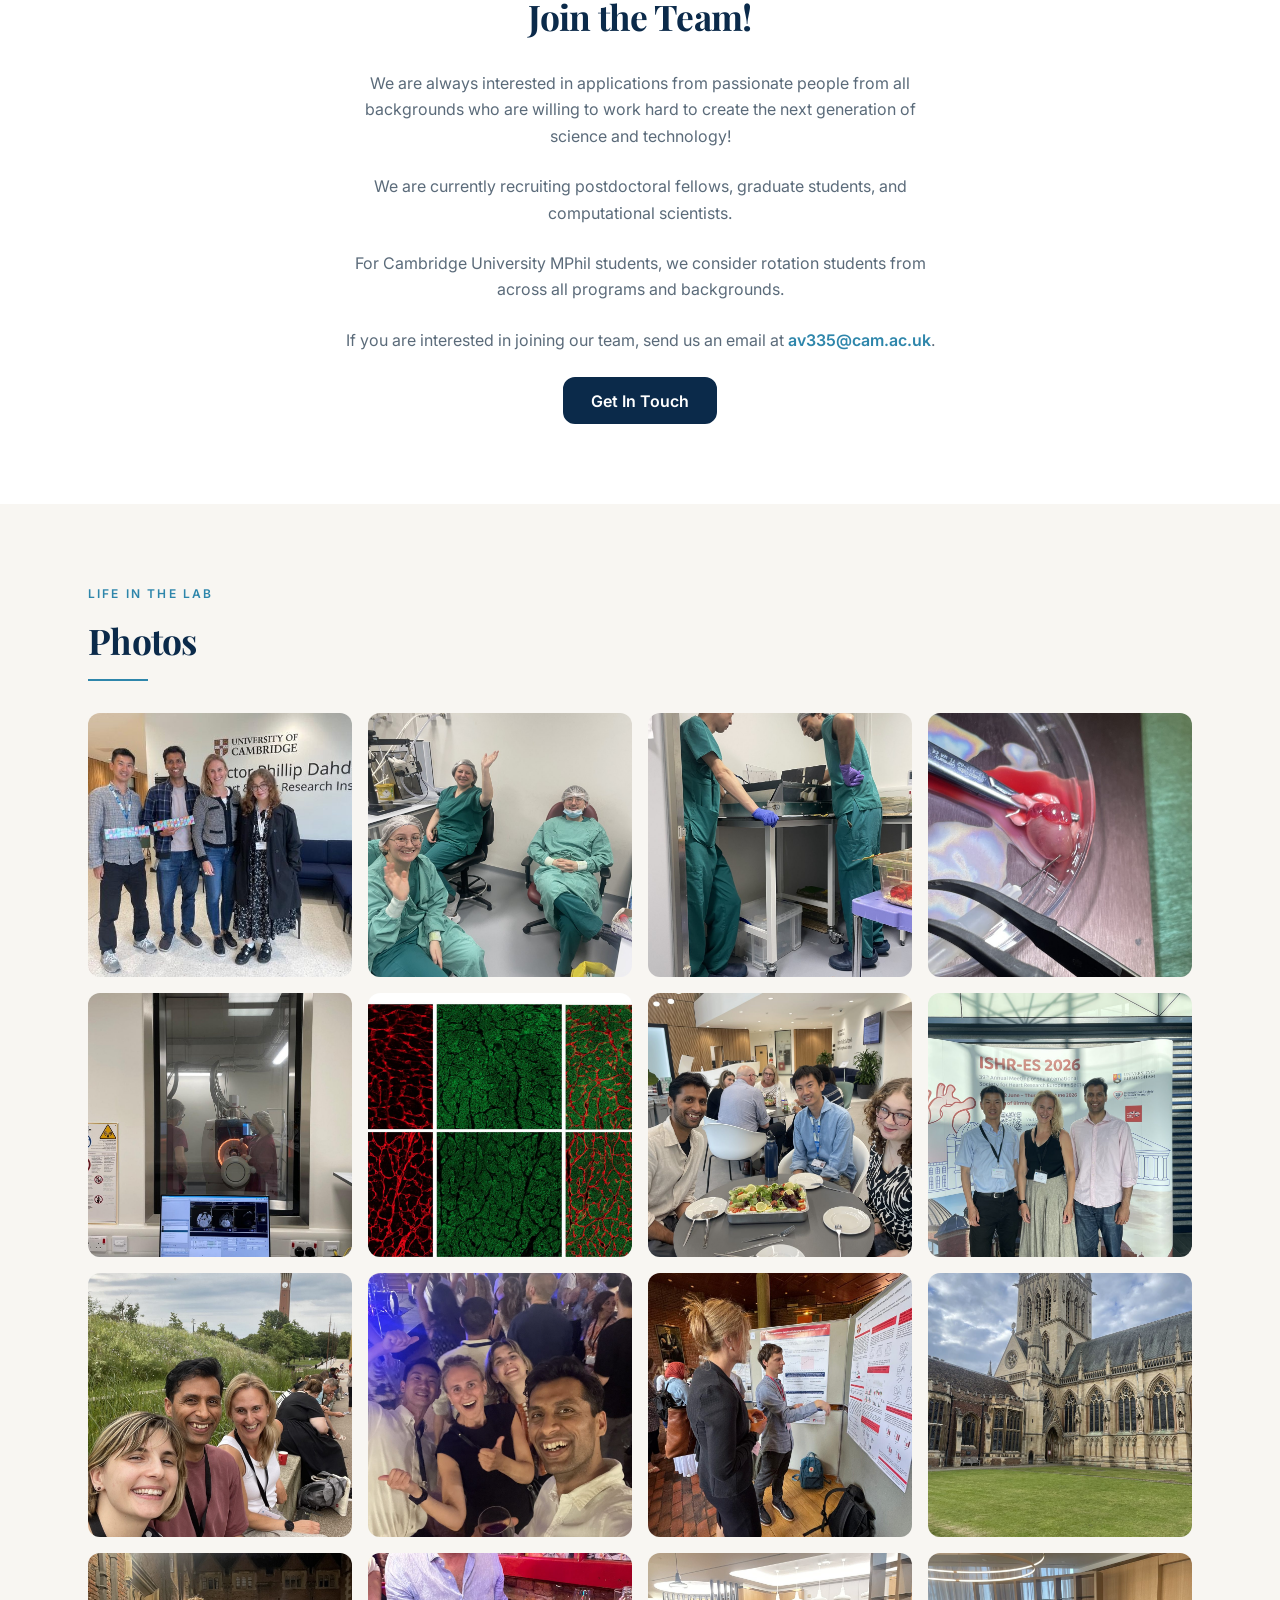
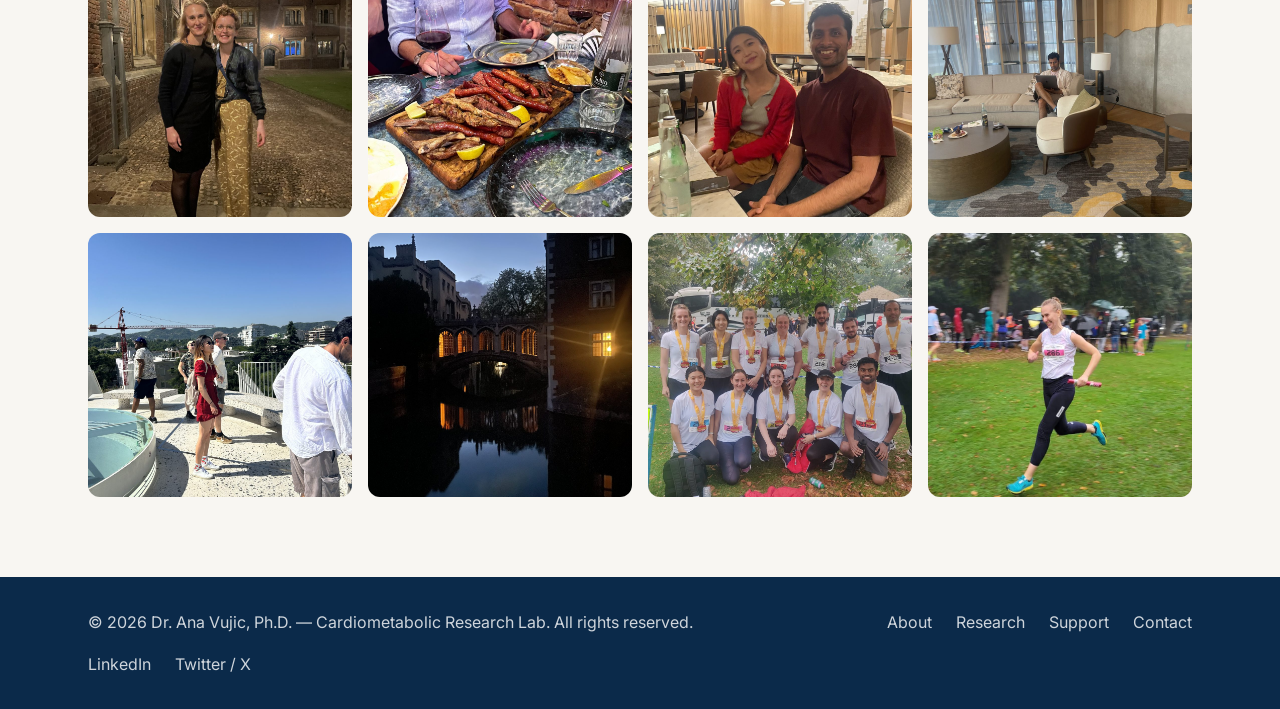
==== commit f396436e: "Use the lab group photo in the hero and retitle it "Dr. Vujic Lab" - Hero photo: lab team in the HLR" ====
--- a/index.html
+++ b/index.html
@@ -8,7 +8,7 @@
   <link rel="preconnect" href="https://fonts.googleapis.com">
   <link rel="preconnect" href="https://fonts.gstatic.com" crossorigin>
   <link href="https://fonts.googleapis.com/css2?family=Playfair+Display:ital,wght@0,400;0,600;0,700;1,400&family=Inter:wght@300;400;500;600&display=swap" rel="stylesheet">
-  <link rel="stylesheet" href="css/styles.css?v=19">
+  <link rel="stylesheet" href="css/styles.css?v=20">
 </head>
 <body>
   <header class="site-header">
@@ -34,7 +34,7 @@
       <div class="container hero__grid">
         <div class="hero__content">
           <p class="hero__eyebrow">Cardiometabolic Research Lab</p>
-          <h1 class="hero__title">Dr. Ana Vujic, Ph.D.</h1>
+          <h1 class="hero__title">Dr. Vujic Lab</h1>
           <p class="hero__subtitle">
             Investigating the hidden links between the heart, metabolism and systemic health,
             with the goal of turning biological discoveries into better outcomes for people
@@ -46,7 +46,7 @@
           </div>
         </div>
         <div class="hero__image">
-          <img src="images/Ana.jpeg" alt="Portrait of Dr. Ana Vujic, Ph.D." width="800" height="800">
+          <img src="images/hero-lab-team.jpg" alt="The Vujic Lab team in the atrium of the Victor Phillip Dahdaleh Heart and Lung Research Institute, University of Cambridge" width="1600" height="1200">
         </div>
       </div>
     </section>
@@ -851,6 +851,6 @@
     </div>
   </footer>
 
-  <script src="js/main.js?v=19"></script>
+  <script src="js/main.js?v=20"></script>
 </body>
 </html>
--- a/css/styles.css
+++ b/css/styles.css
@@ -471,10 +471,12 @@
   order: 2;
 }
 
+/* Full width on phones: the hero photo is a landscape group shot, so a
+   narrow portrait-sized frame would make the people too small. */
 .hero__image {
   order: 1;
   justify-self: center;
-  width: min(320px, 80%);
+  width: 100%;
 }
 
 .hero__image img,
@@ -510,7 +512,7 @@
 
 @media (min-width: 768px) {
   .hero .container {
-    grid-template-columns: 3fr 2fr;
+    grid-template-columns: 1fr 1fr;
   }
 
   .hero__content {
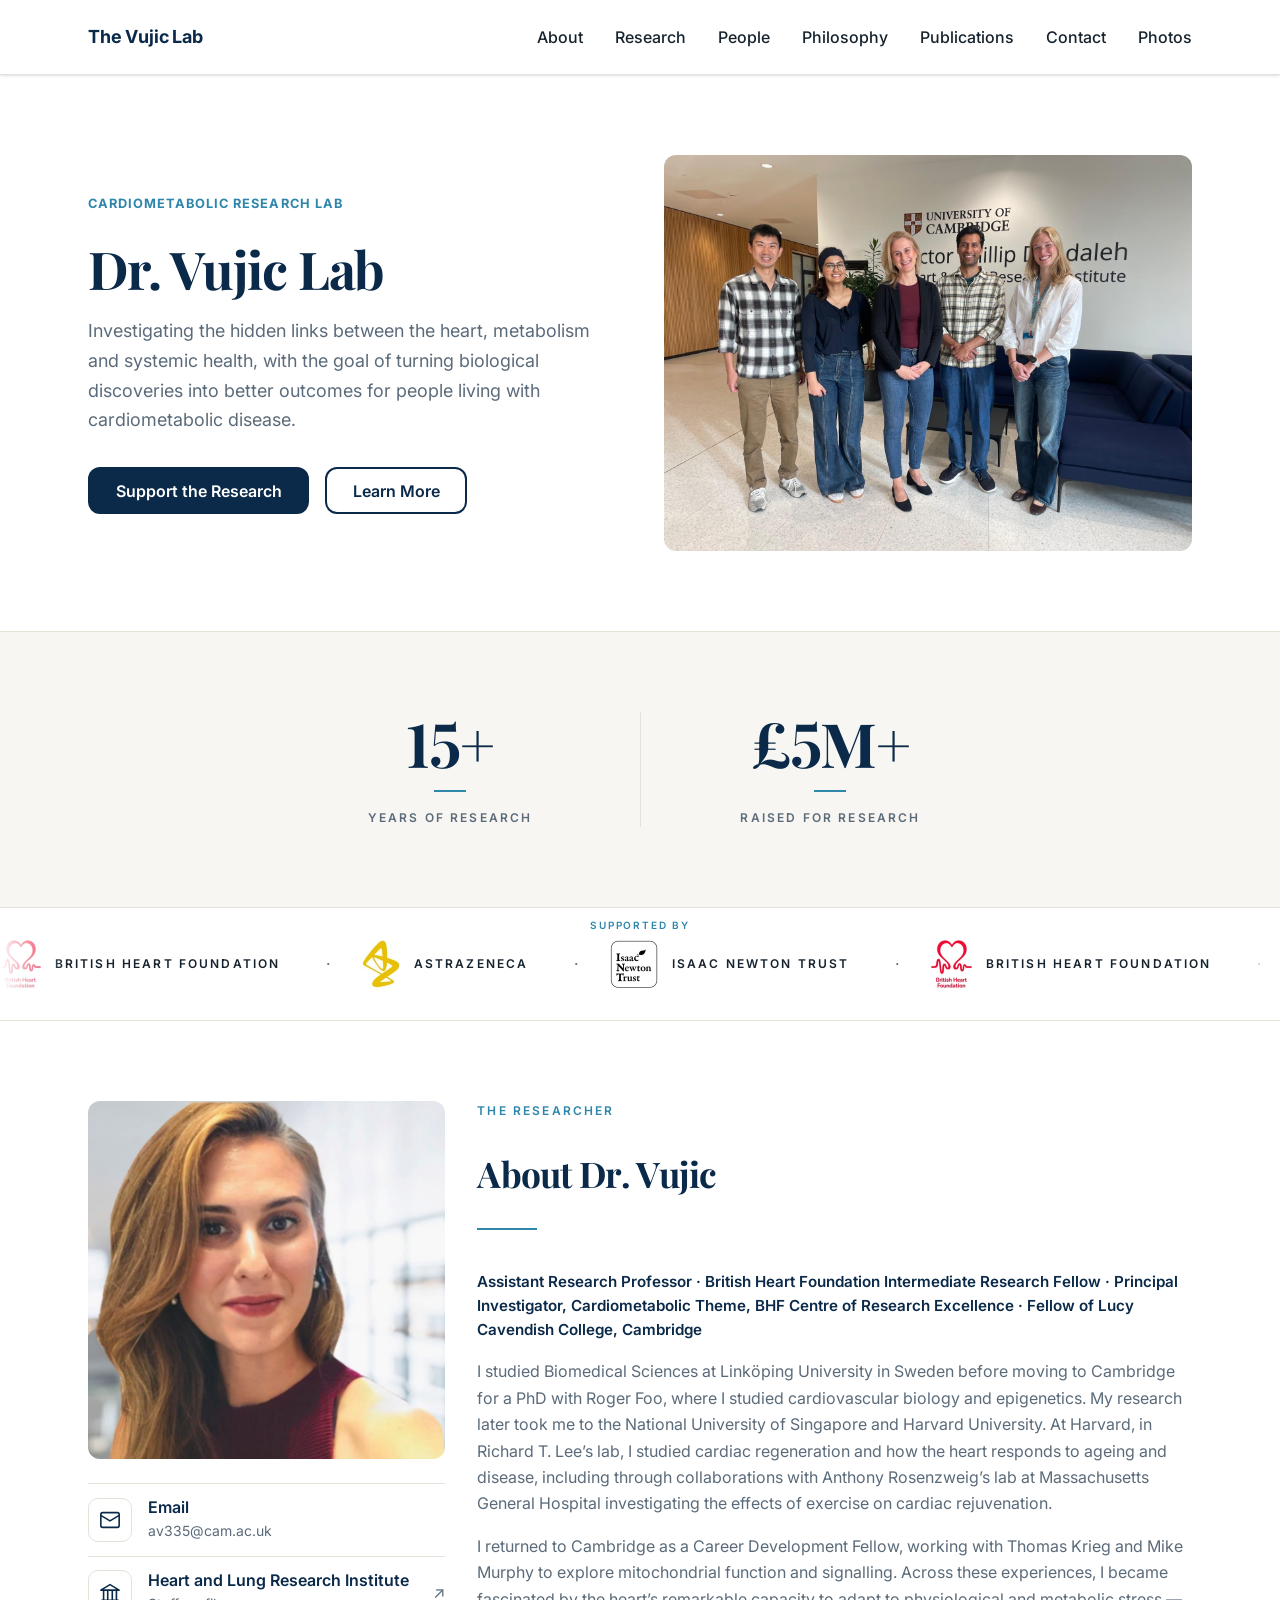
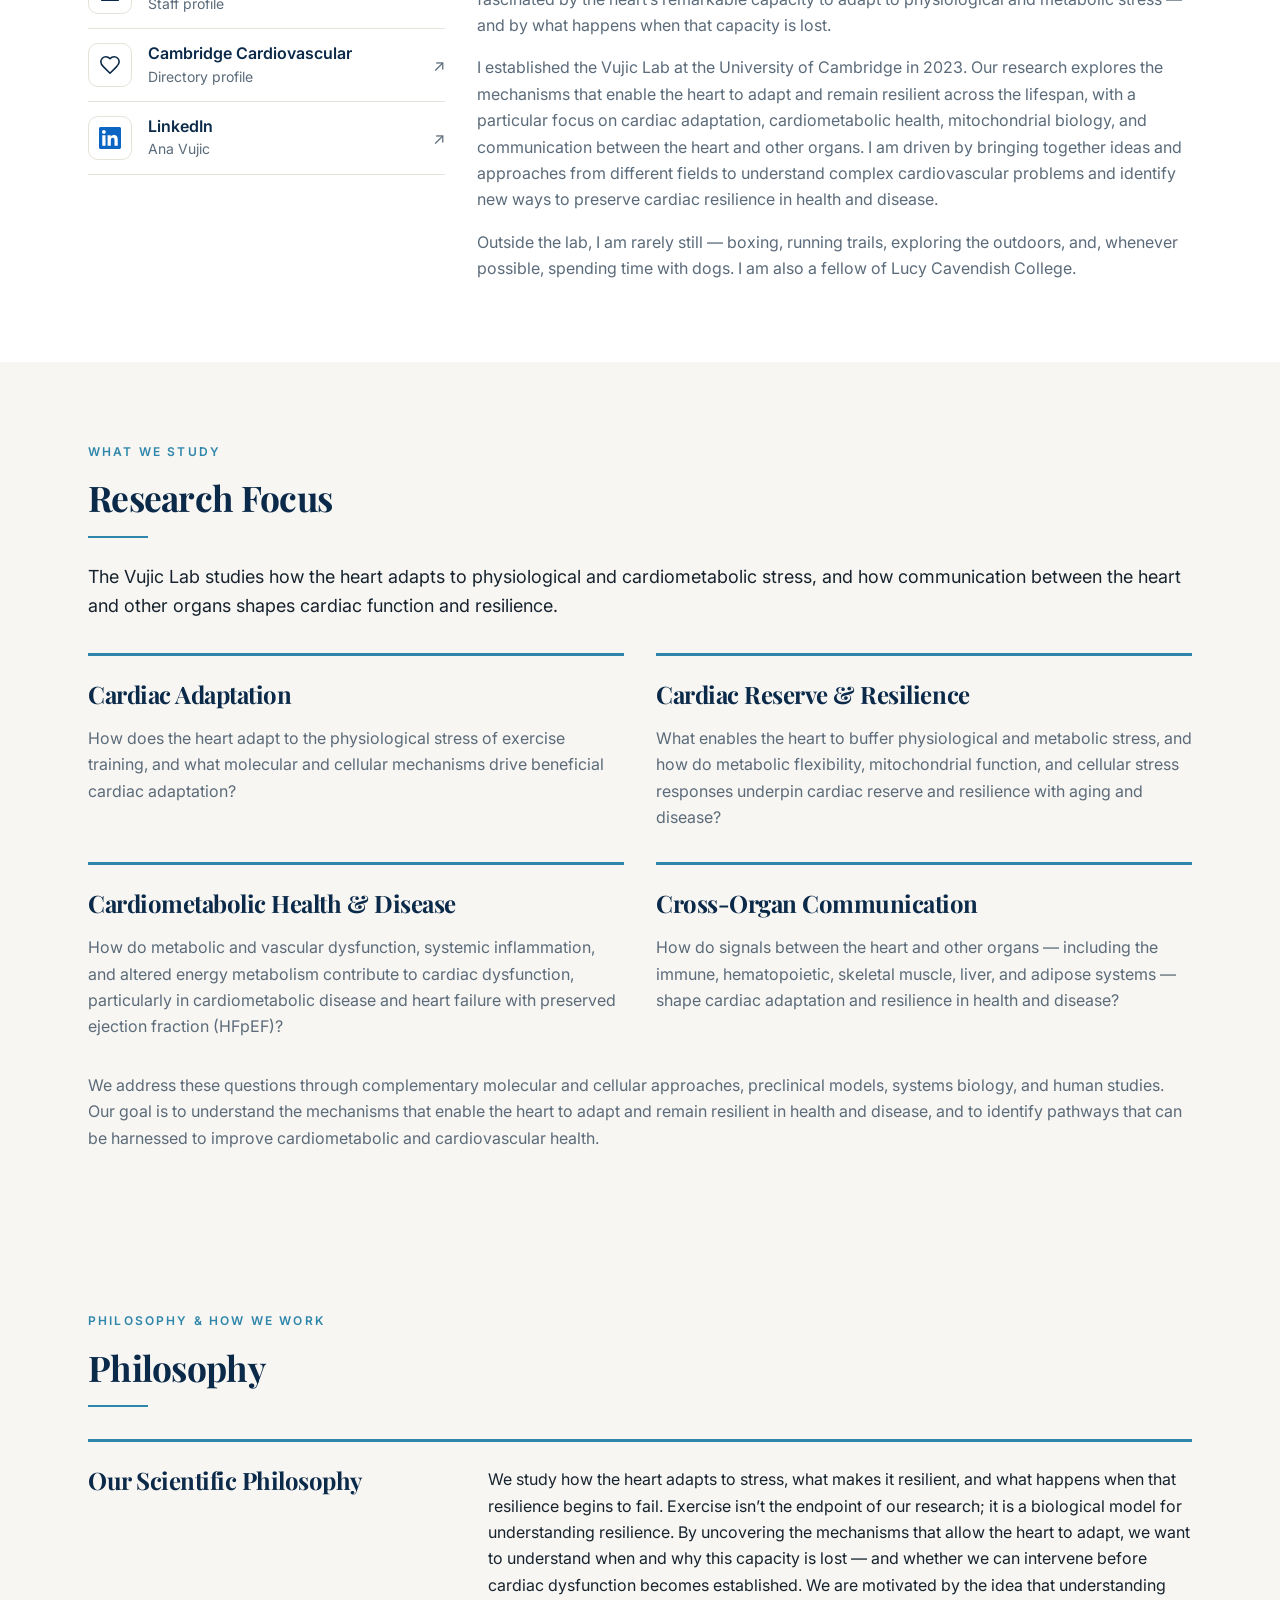
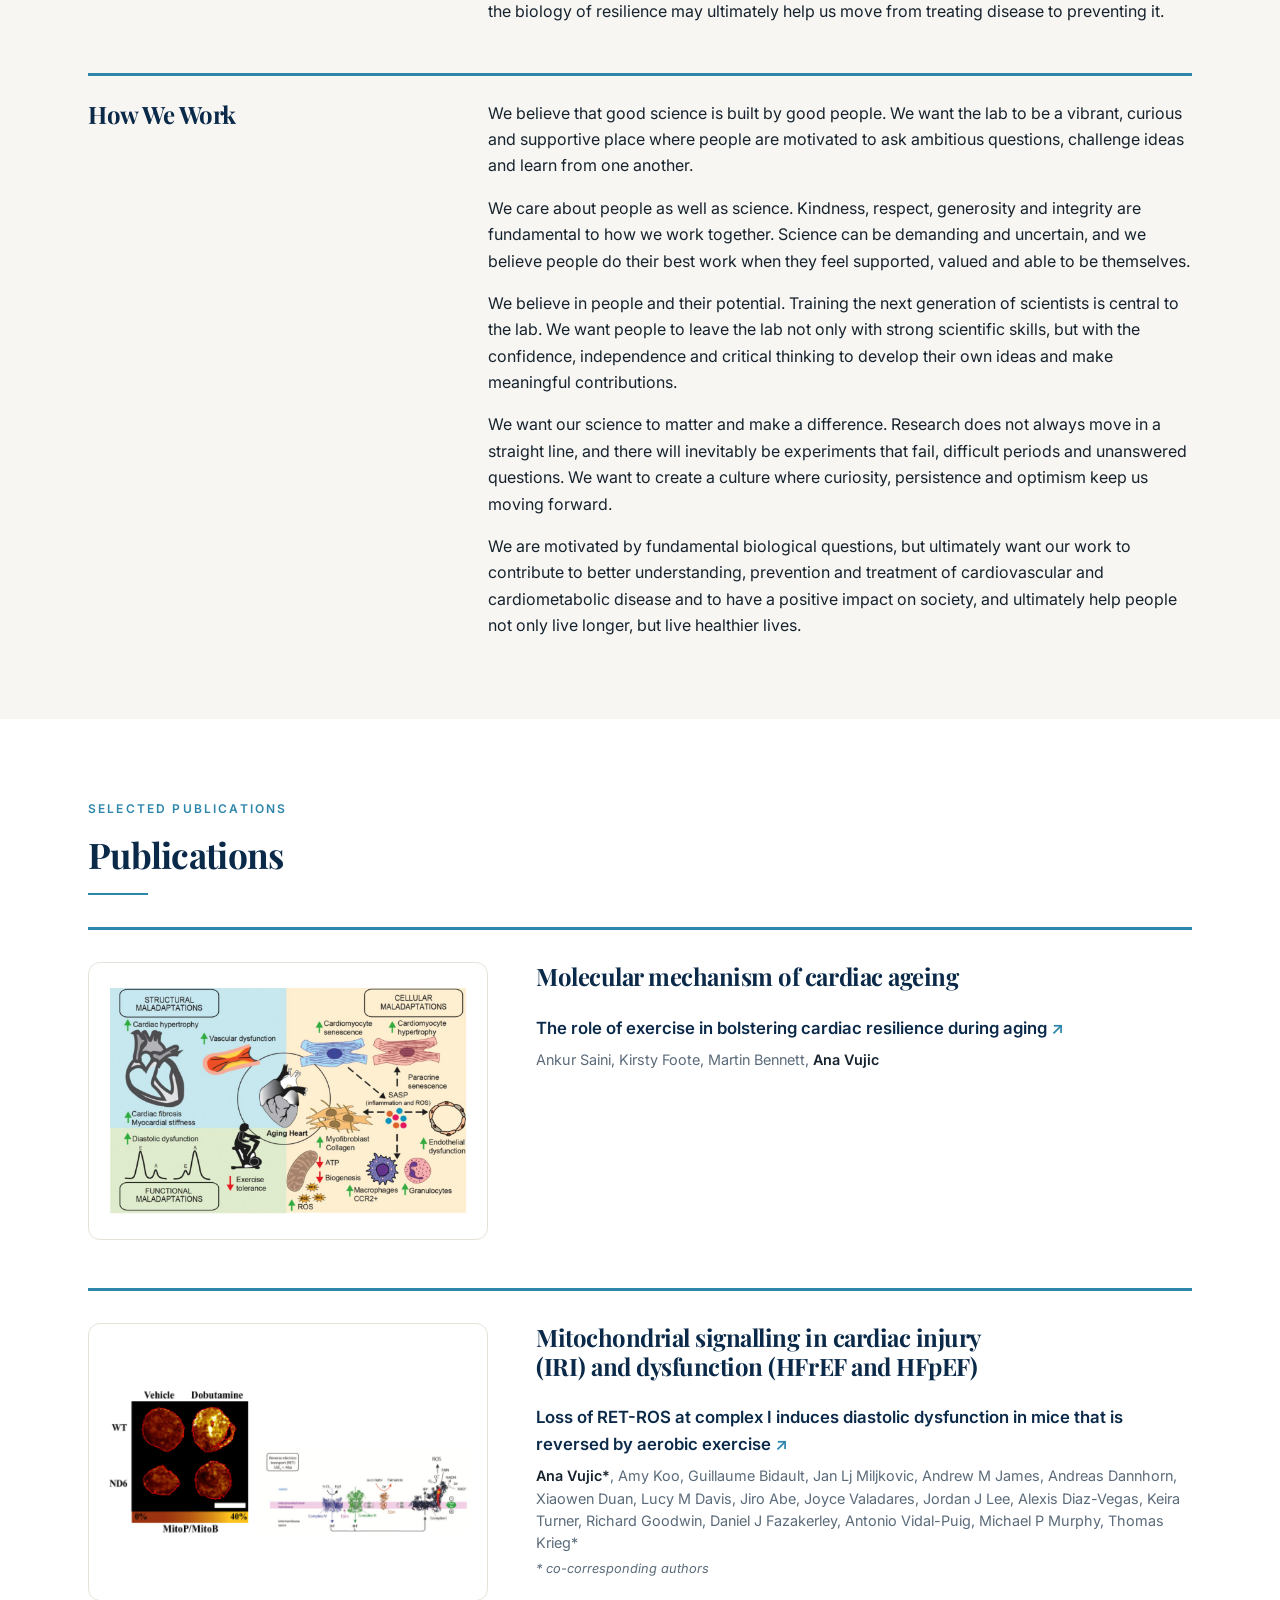
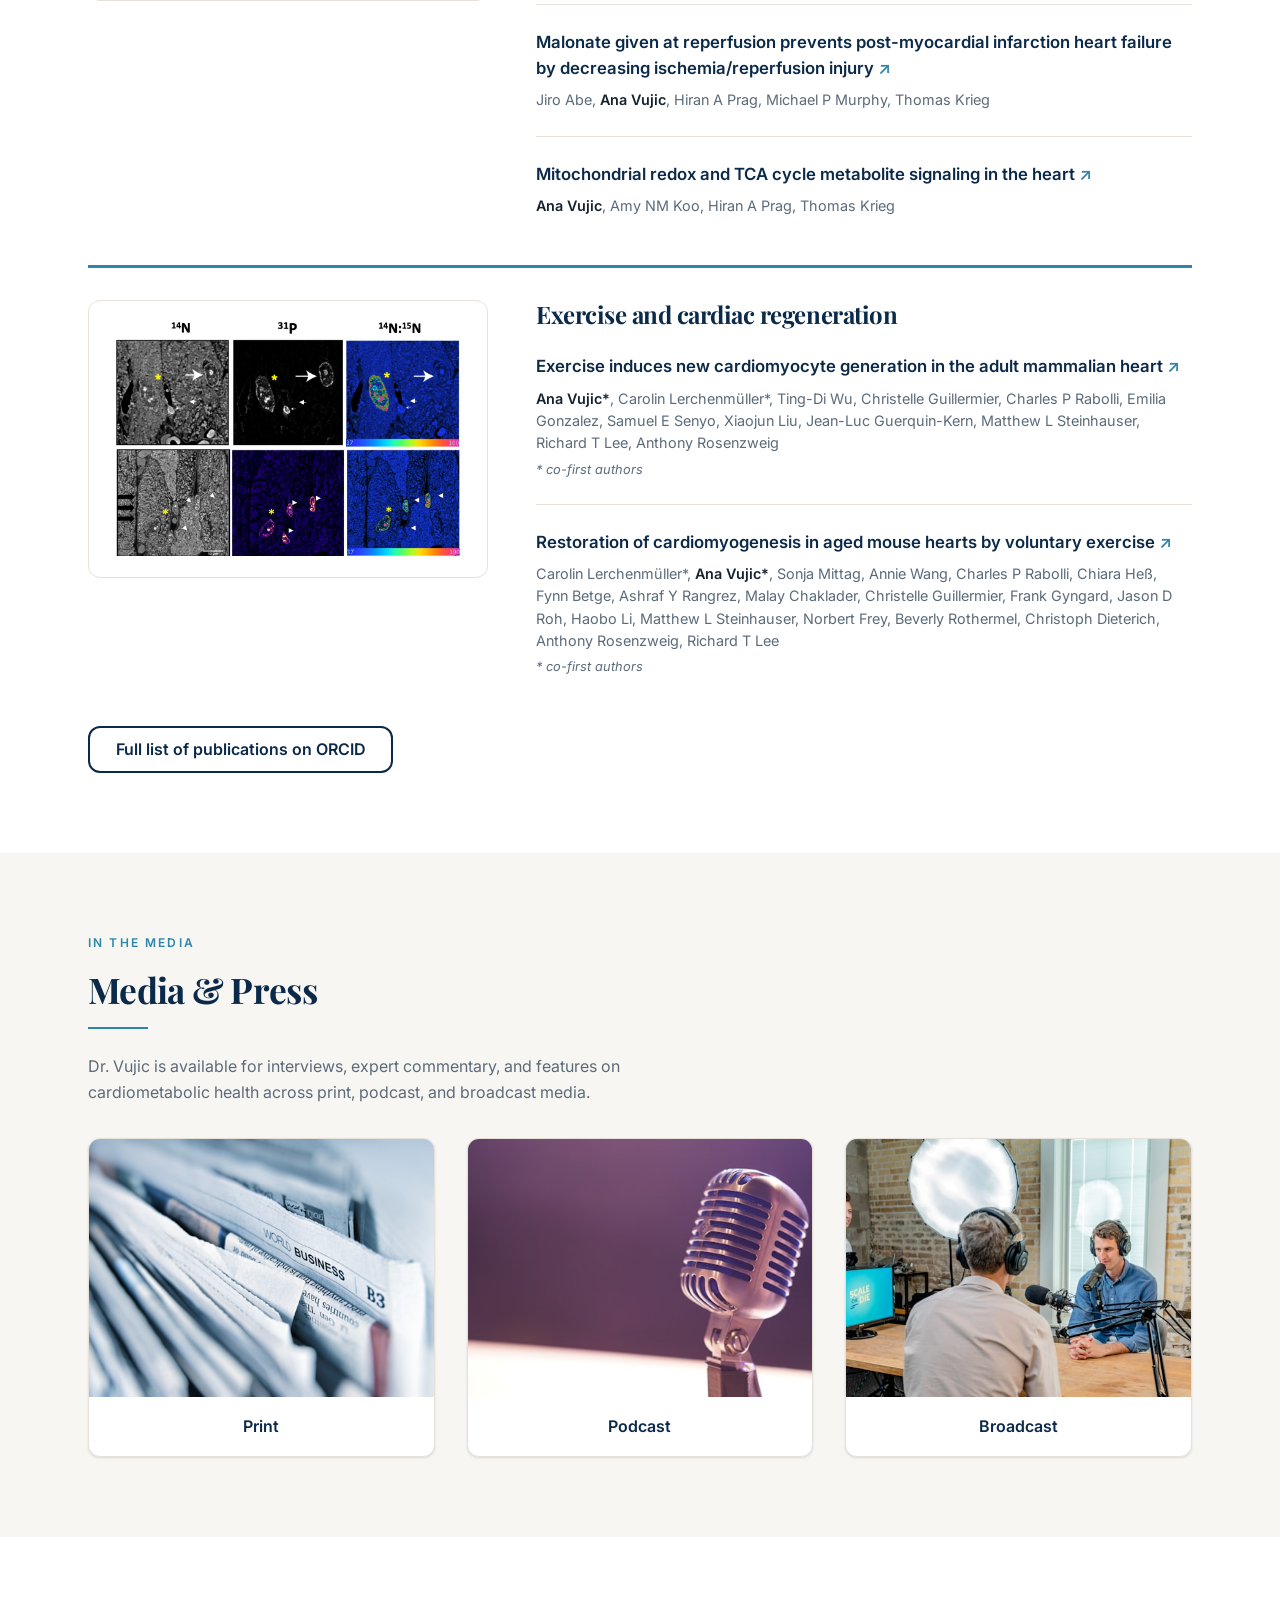
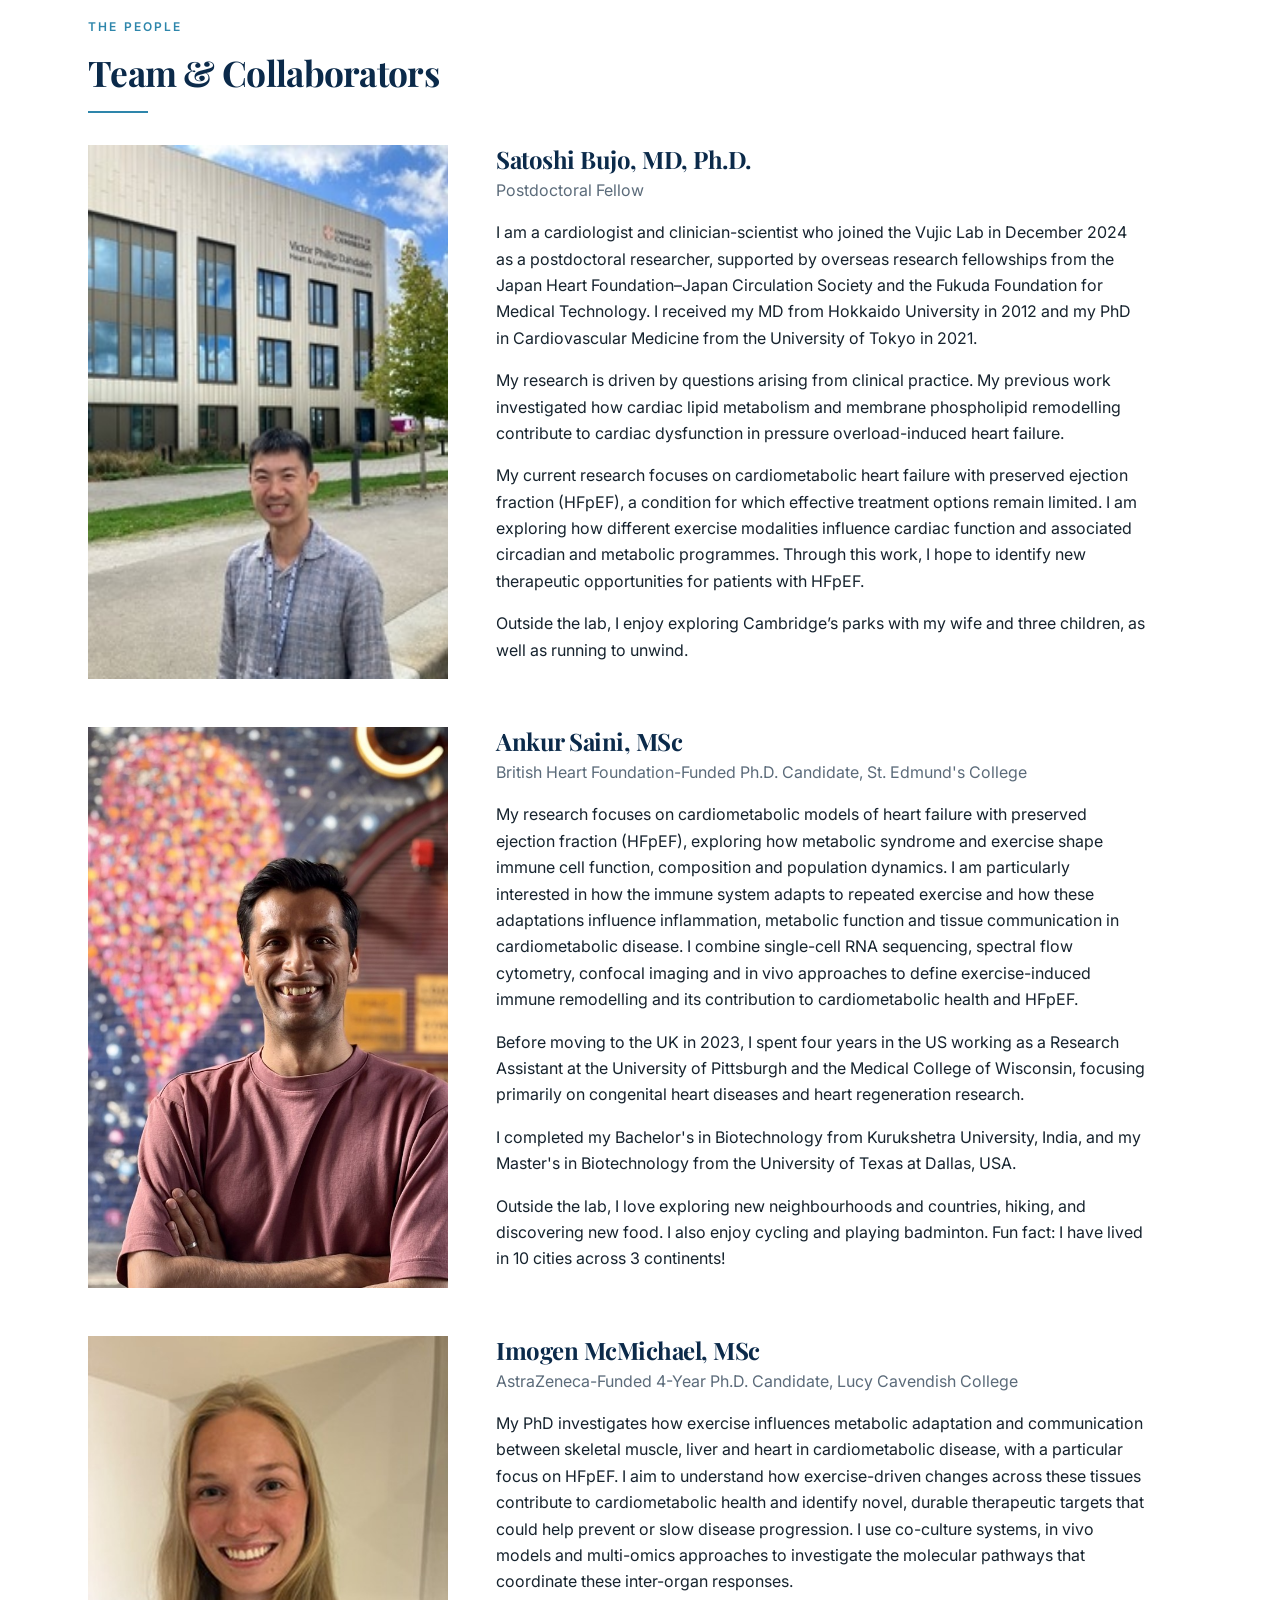
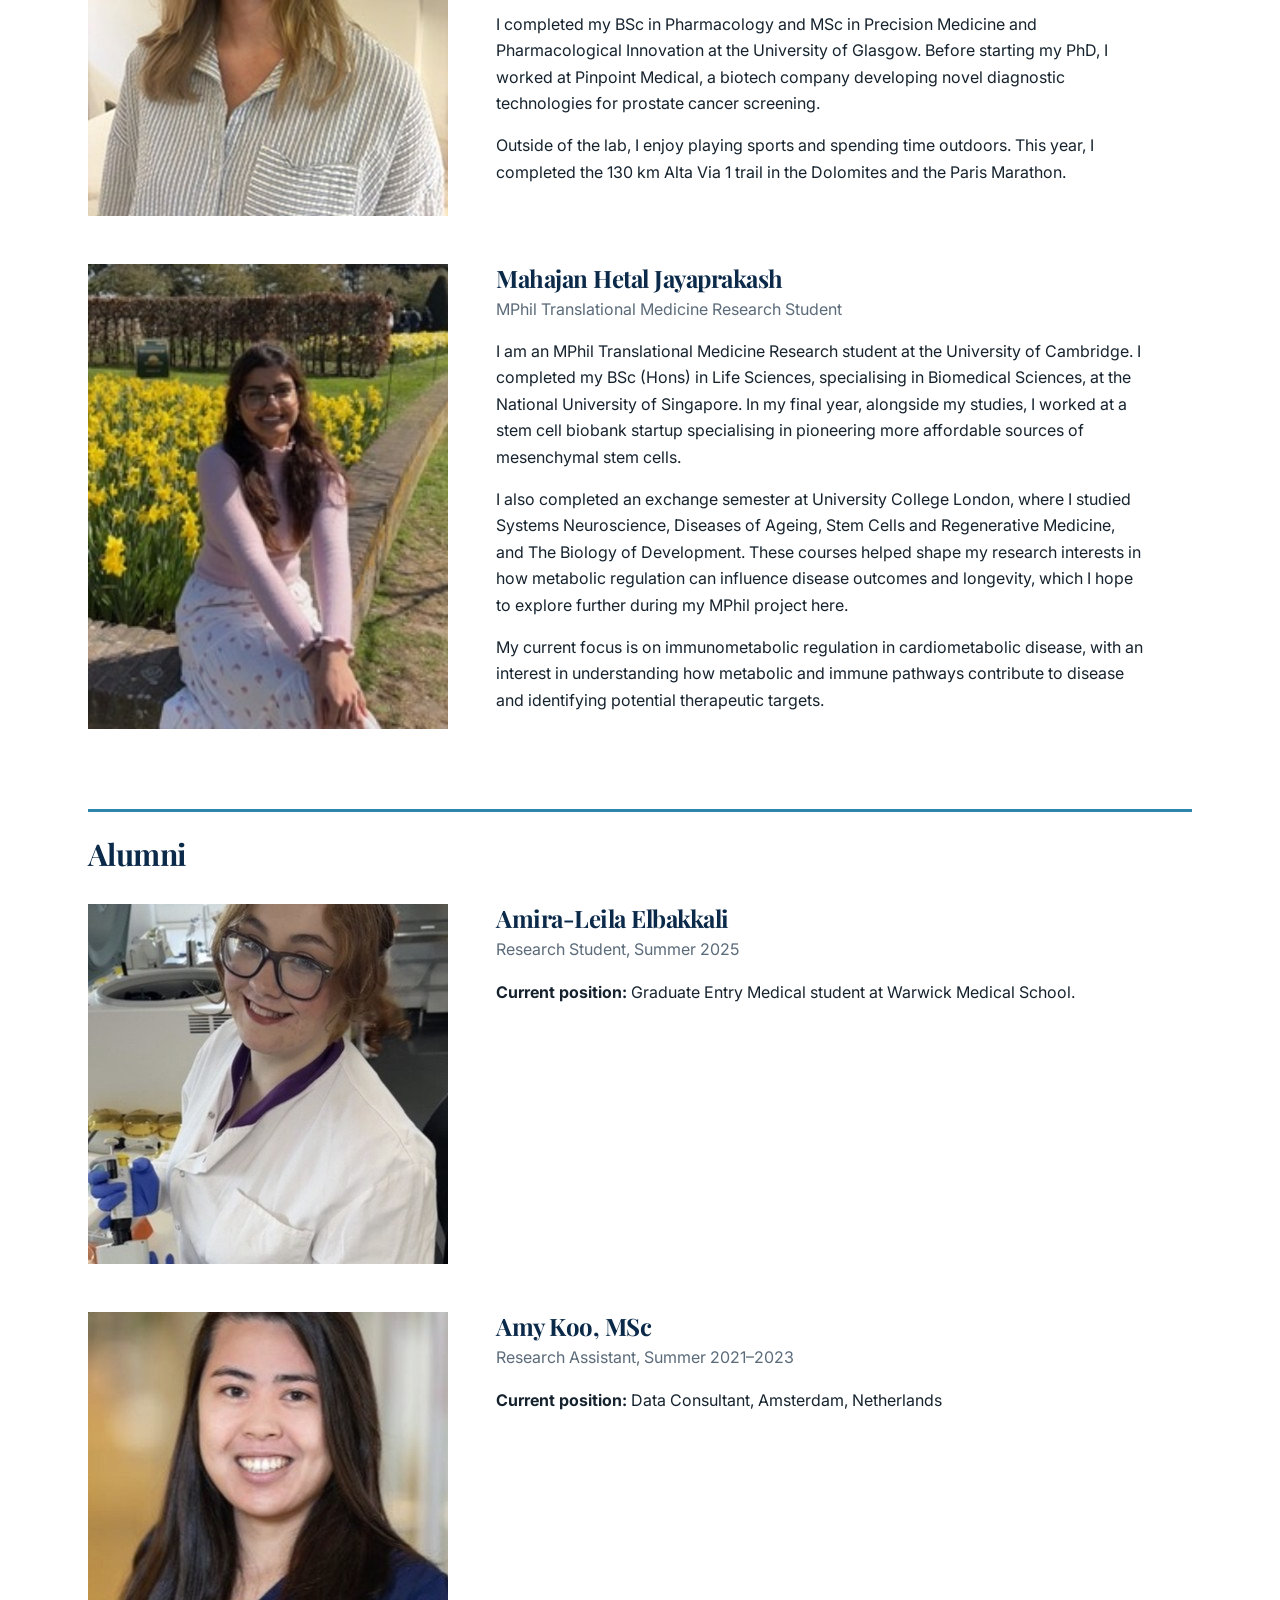
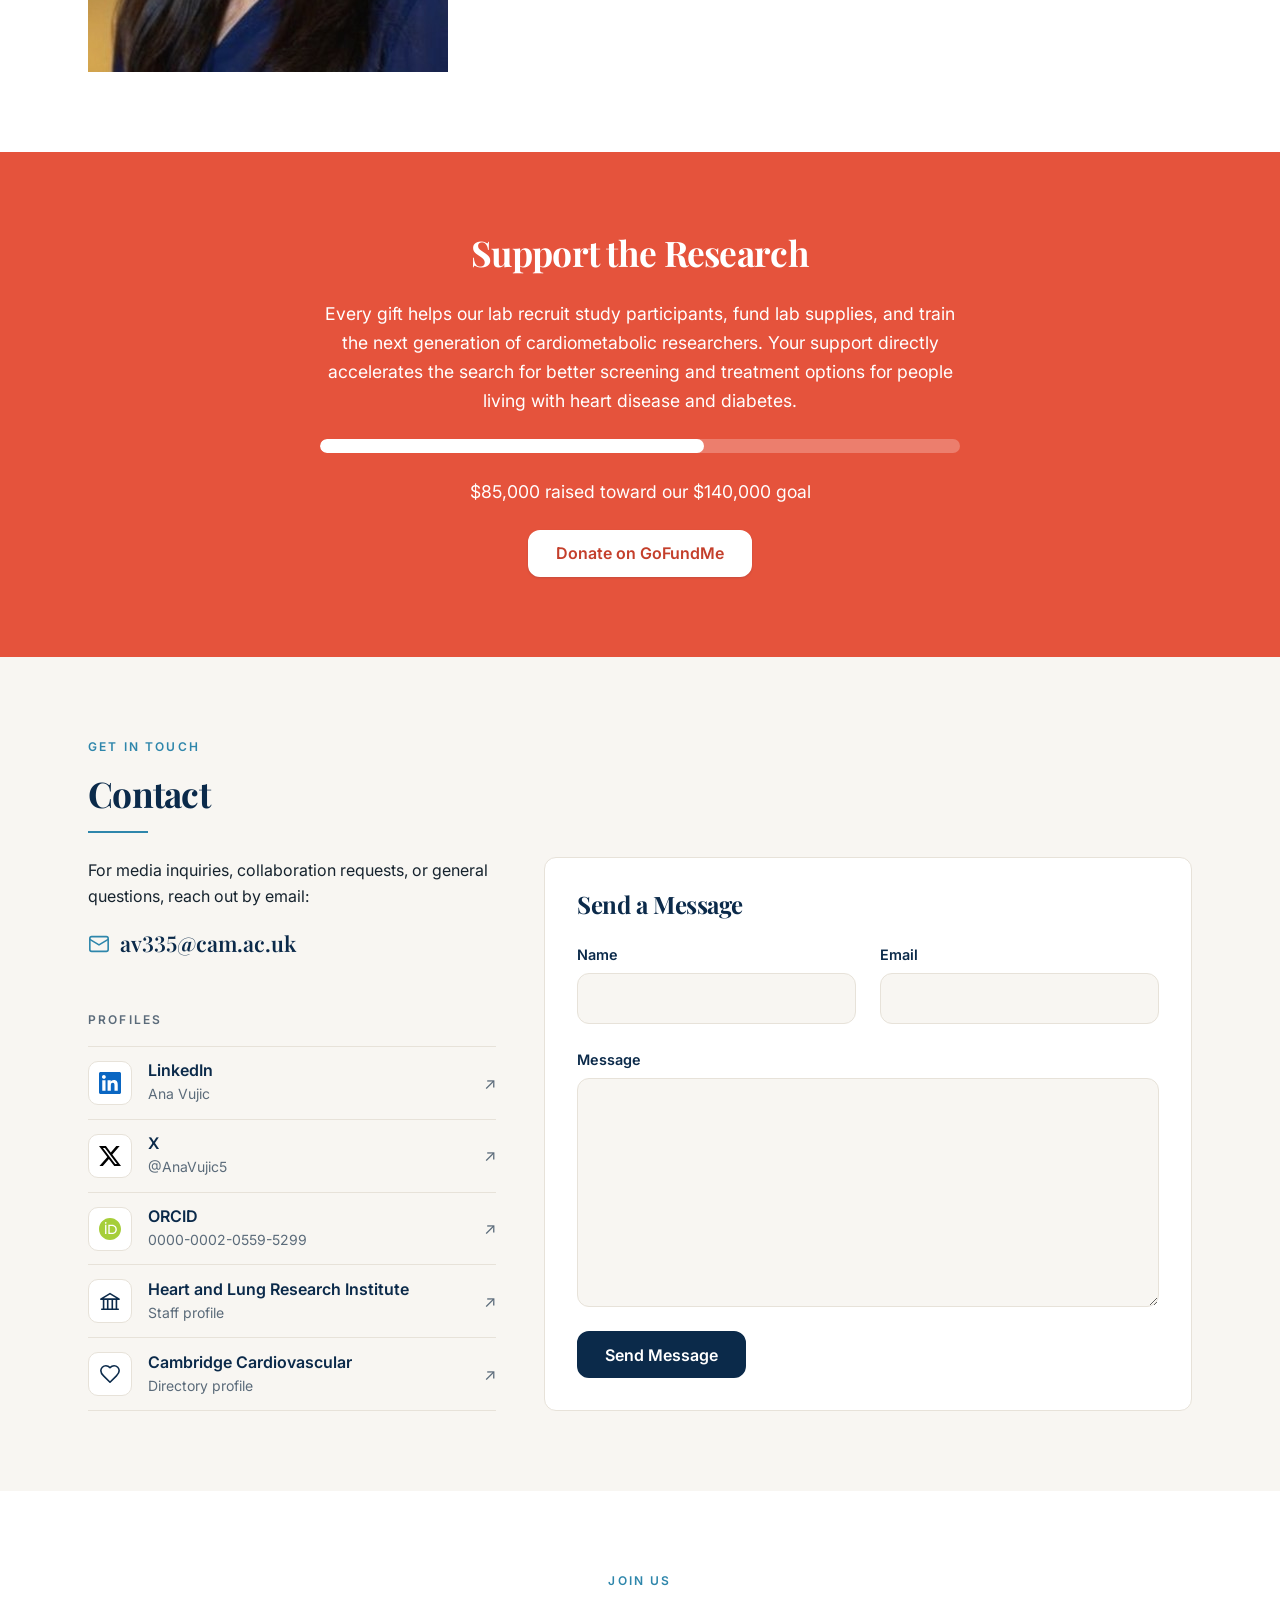
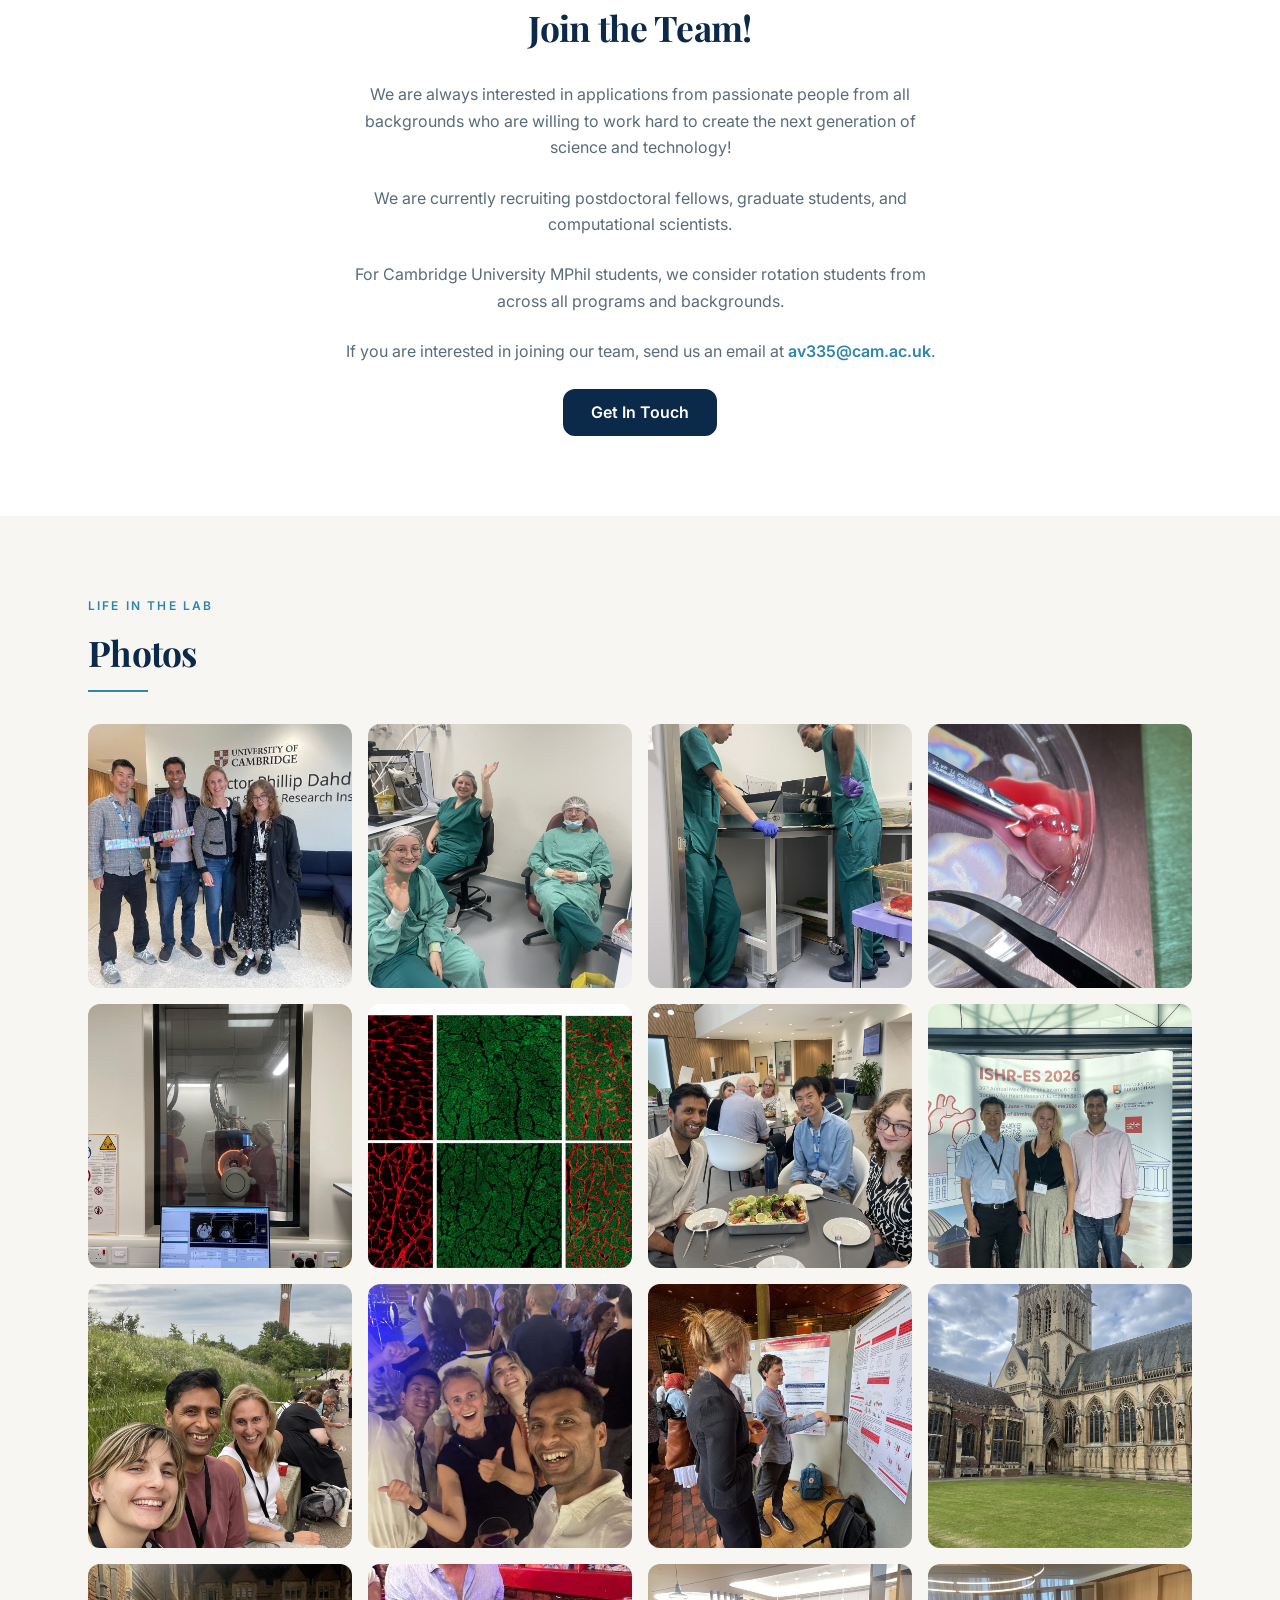
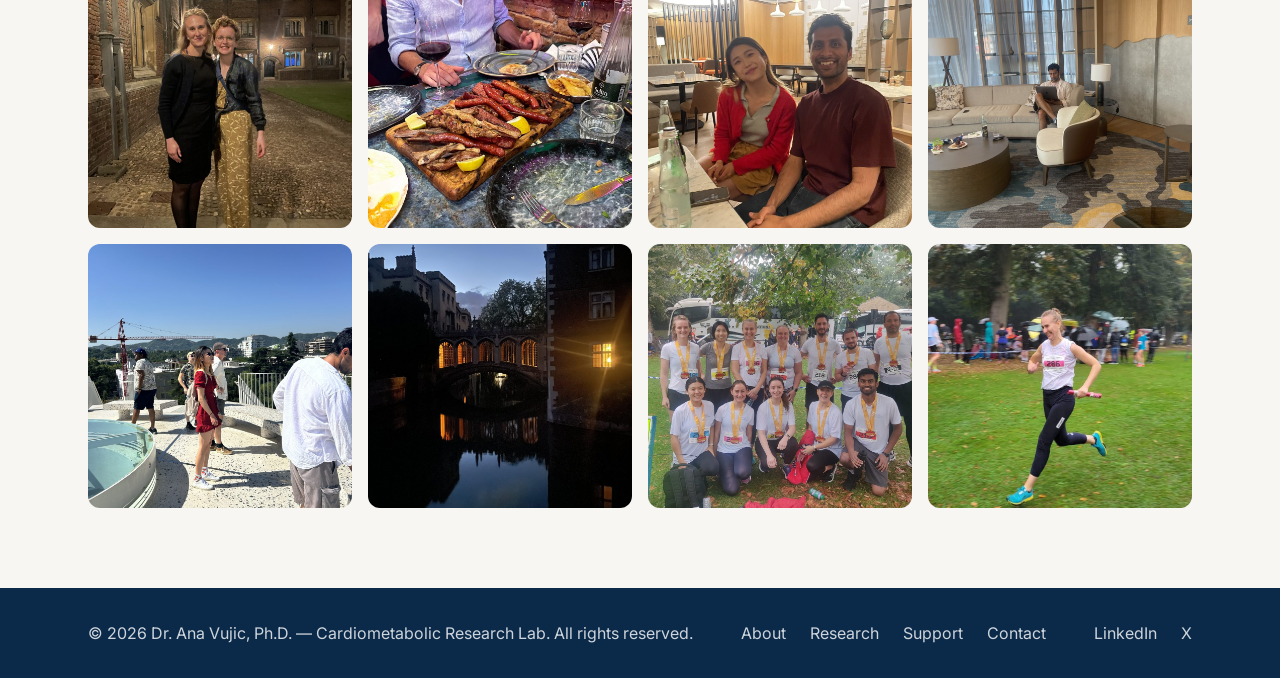
==== commit f97a8a17: "Fix mobile and tablet layout issues found in a responsive audit - Hero buttons: equal full-width but" ====
--- a/index.html
+++ b/index.html
@@ -8,7 +8,7 @@
   <link rel="preconnect" href="https://fonts.googleapis.com">
   <link rel="preconnect" href="https://fonts.gstatic.com" crossorigin>
   <link href="https://fonts.googleapis.com/css2?family=Playfair+Display:ital,wght@0,400;0,600;0,700;1,400&family=Inter:wght@300;400;500;600&display=swap" rel="stylesheet">
-  <link rel="stylesheet" href="css/styles.css?v=20">
+  <link rel="stylesheet" href="css/styles.css?v=23">
 </head>
 <body>
   <header class="site-header">
@@ -845,12 +845,12 @@
         <li><a href="#contact">Contact</a></li>
       </ul>
       <ul class="site-footer__links">
-        <li><a href="#">LinkedIn</a></li>
-        <li><a href="#">Twitter / X</a></li>
+        <li><a href="https://www.linkedin.com/in/ana-vujic-31333317/" target="_blank" rel="noopener">LinkedIn</a></li>
+        <li><a href="https://x.com/AnaVujic5" target="_blank" rel="noopener">X</a></li>
       </ul>
     </div>
   </footer>
 
-  <script src="js/main.js?v=20"></script>
+  <script src="js/main.js?v=23"></script>
 </body>
 </html>
--- a/css/styles.css
+++ b/css/styles.css
@@ -200,9 +200,17 @@
   padding-inline: var(--space-3);
 }
 
+/* 3rem top/bottom on phones (5rem from tablets up) -- the full desktop
+   padding left ~160px of empty space between sections on small screens. */
 .section {
-  padding-block: var(--space-6);
+  padding-block: var(--space-5);
   background-color: var(--color-surface);
+}
+
+@media (min-width: 768px) {
+  .section {
+    padding-block: var(--space-6);
+  }
 }
 
 /* Alternating tinted background for visual rhythm between sections */
@@ -350,6 +358,7 @@
   font-size: 1.125rem;
   color: var(--color-navy);
   letter-spacing: -0.01em;
+  white-space: nowrap;
 }
 
 .nav__toggle {
@@ -419,7 +428,10 @@
   margin-top: var(--space-1);
 }
 
-@media (min-width: 768px) {
+/* Full link row from 960px: with seven links, anything narrower (e.g.
+   768px tablets) squeezed the brand onto three lines, so tablets keep
+   the menu button. */
+@media (min-width: 960px) {
   .nav__toggle {
     display: none;
   }
@@ -508,6 +520,19 @@
   flex-wrap: wrap;
   gap: var(--space-2);
   margin-top: var(--space-2);
+}
+
+/* When the two buttons can't share a line (phones, and the narrow text
+   column on tablets) each grows to the full width, so they stack as an
+   aligned pair instead of two ragged widths. */
+.hero__actions .btn {
+  flex: 1 1 220px;
+}
+
+@media (min-width: 1024px) {
+  .hero__actions .btn {
+    flex: 0 0 auto;
+  }
 }
 
 @media (min-width: 768px) {
@@ -847,9 +872,12 @@
   font-size: var(--h3-size);
 }
 
+/* Capped at 520px when stacked (phones/tablets) so the figure doesn't
+   balloon to full tablet width; the desktop column is 400px anyway. */
 .pub-group__figure {
   grid-area: figure;
-  aspect-ratio: 3 / 2;
+  min-width: 0;
+  max-width: 520px;
   padding: var(--space-2);
   border: 1px solid var(--color-border);
   border-radius: var(--radius);
@@ -858,13 +886,17 @@
 
 .pub-group__figure a {
   display: block;
-  height: 100%;
   cursor: zoom-in;
 }
 
+/* The image box itself is fixed at 3:2 and the figure is scaled to fit
+   inside it (object-fit: contain). Sizing from the image rather than
+   with percentage heights inside an aspect-ratio box keeps every frame
+   identical in Safari/iOS too, where % heights there are unreliable. */
 .pub-group__figure img {
   width: 100%;
-  height: 100%;
+  height: auto;
+  aspect-ratio: 3 / 2;
   object-fit: contain;
   transition: opacity 0.15s ease;
 }
@@ -945,10 +977,12 @@
   margin-bottom: var(--space-4);
 }
 
+/* Three tiles across at every width: a 2-column phone grid left the
+   third tile ("Broadcast") stranded on its own row. */
 .press-grid {
   display: grid;
-  gap: var(--space-4);
-  grid-template-columns: repeat(2, 1fr);
+  gap: var(--space-2);
+  grid-template-columns: repeat(3, 1fr);
 }
 
 .press-tile {
@@ -973,7 +1007,8 @@
 }
 
 .press-tile__label {
-  padding: var(--space-2) var(--space-3);
+  padding: var(--space-1) 0.25rem;
+  font-size: 0.8rem;
   font-weight: 600;
   color: var(--color-navy);
   text-align: center;
@@ -981,7 +1016,12 @@
 
 @media (min-width: 768px) {
   .press-grid {
-    grid-template-columns: repeat(3, 1fr);
+    gap: var(--space-4);
+  }
+
+  .press-tile__label {
+    padding: var(--space-2) var(--space-3);
+    font-size: 1rem;
   }
 }
 
@@ -1022,21 +1062,30 @@
   object-position: 50% 75%;
 }
 
+/* Tablets get a narrower photo column (240px) so the bio column keeps
+   a readable width; the full 360px photo returns on desktop. */
 @media (min-width: 700px) {
+  .person-row {
+    grid-template-columns: 240px 1fr;
+    gap: var(--space-4);
+    align-items: stretch;
+  }
+
+  .person-row__photo {
+    height: 100%;
+    aspect-ratio: auto;
+  }
+
+  /* No top padding: the name starts level with the top of the photo. */
+  .person-row__body {
+    padding-bottom: var(--space-2);
+  }
+}
+
+@media (min-width: 1024px) {
   .person-row {
     grid-template-columns: 360px 1fr;
     gap: var(--space-5);
-    align-items: stretch;
-  }
-
-  .person-row__photo {
-    height: 100%;
-    aspect-ratio: auto;
-  }
-
-  /* No top padding: the name starts level with the top of the photo. */
-  .person-row__body {
-    padding-bottom: var(--space-2);
   }
 }
 
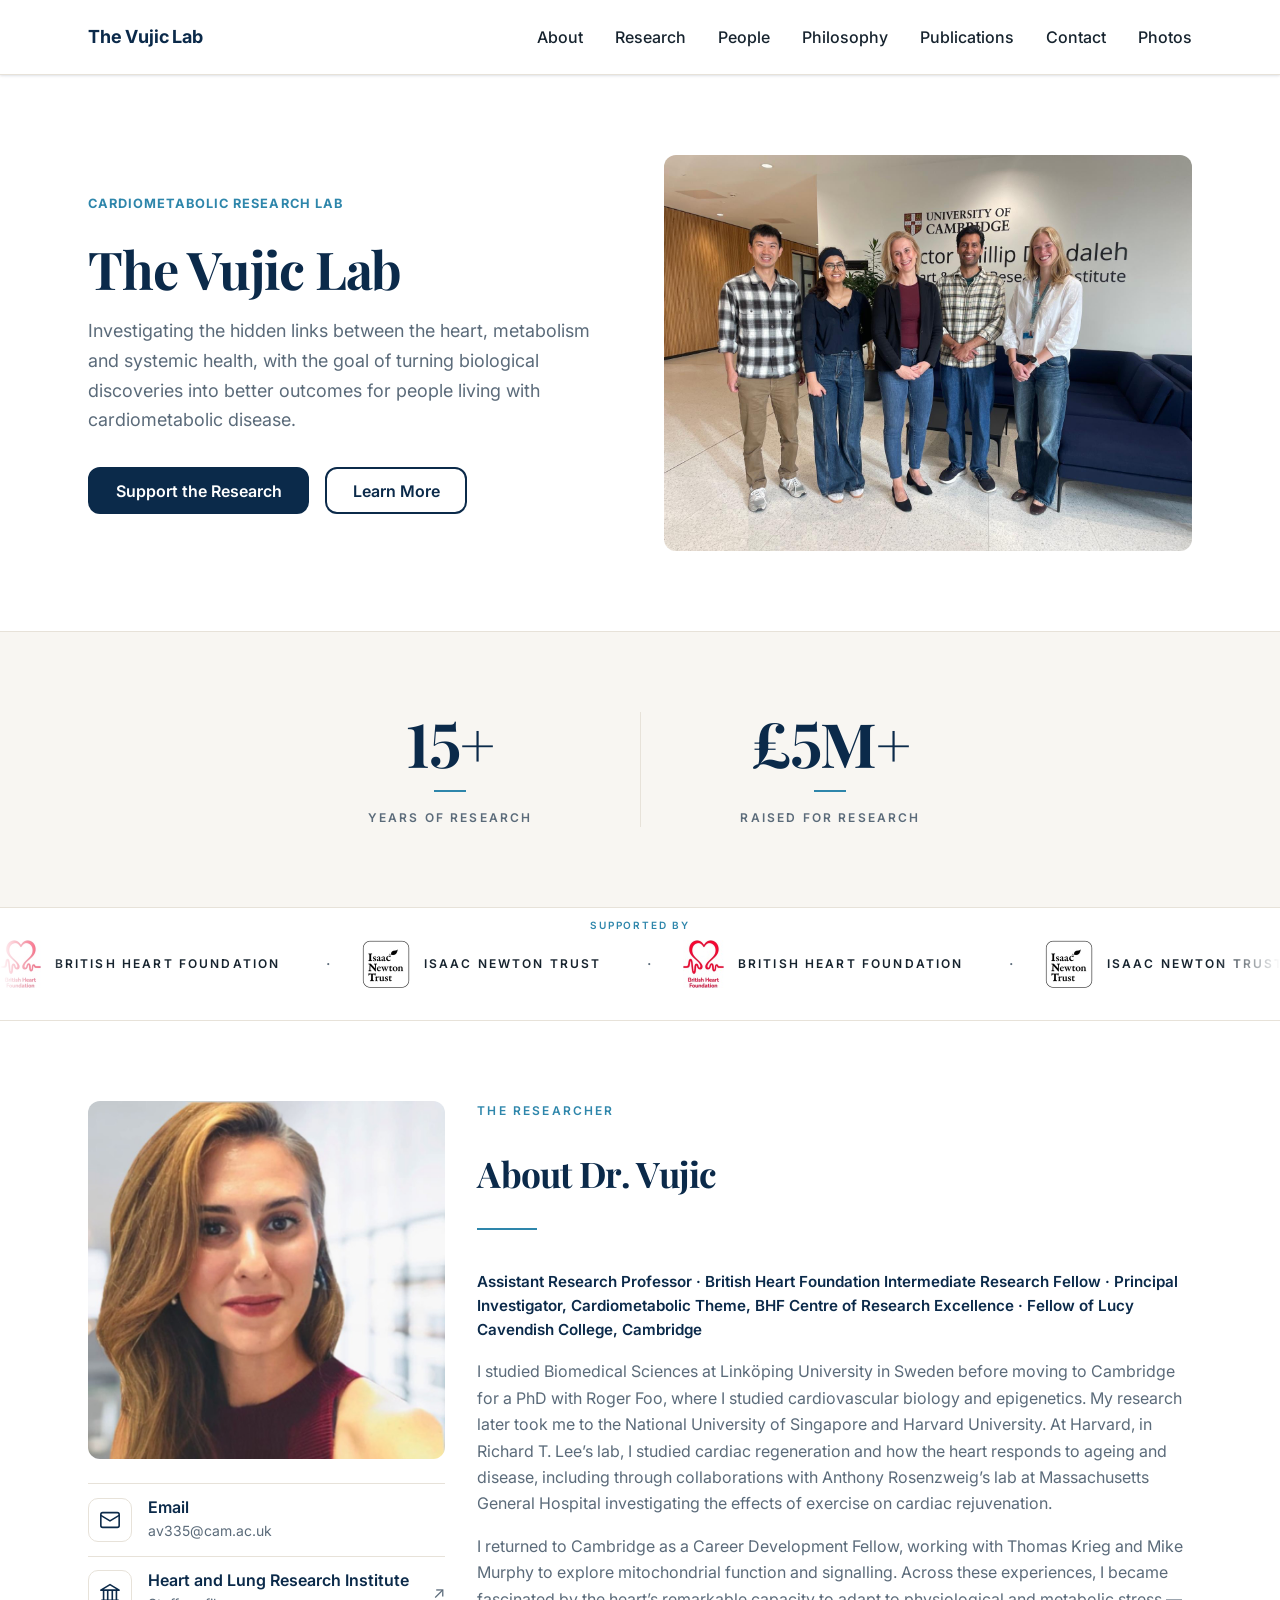
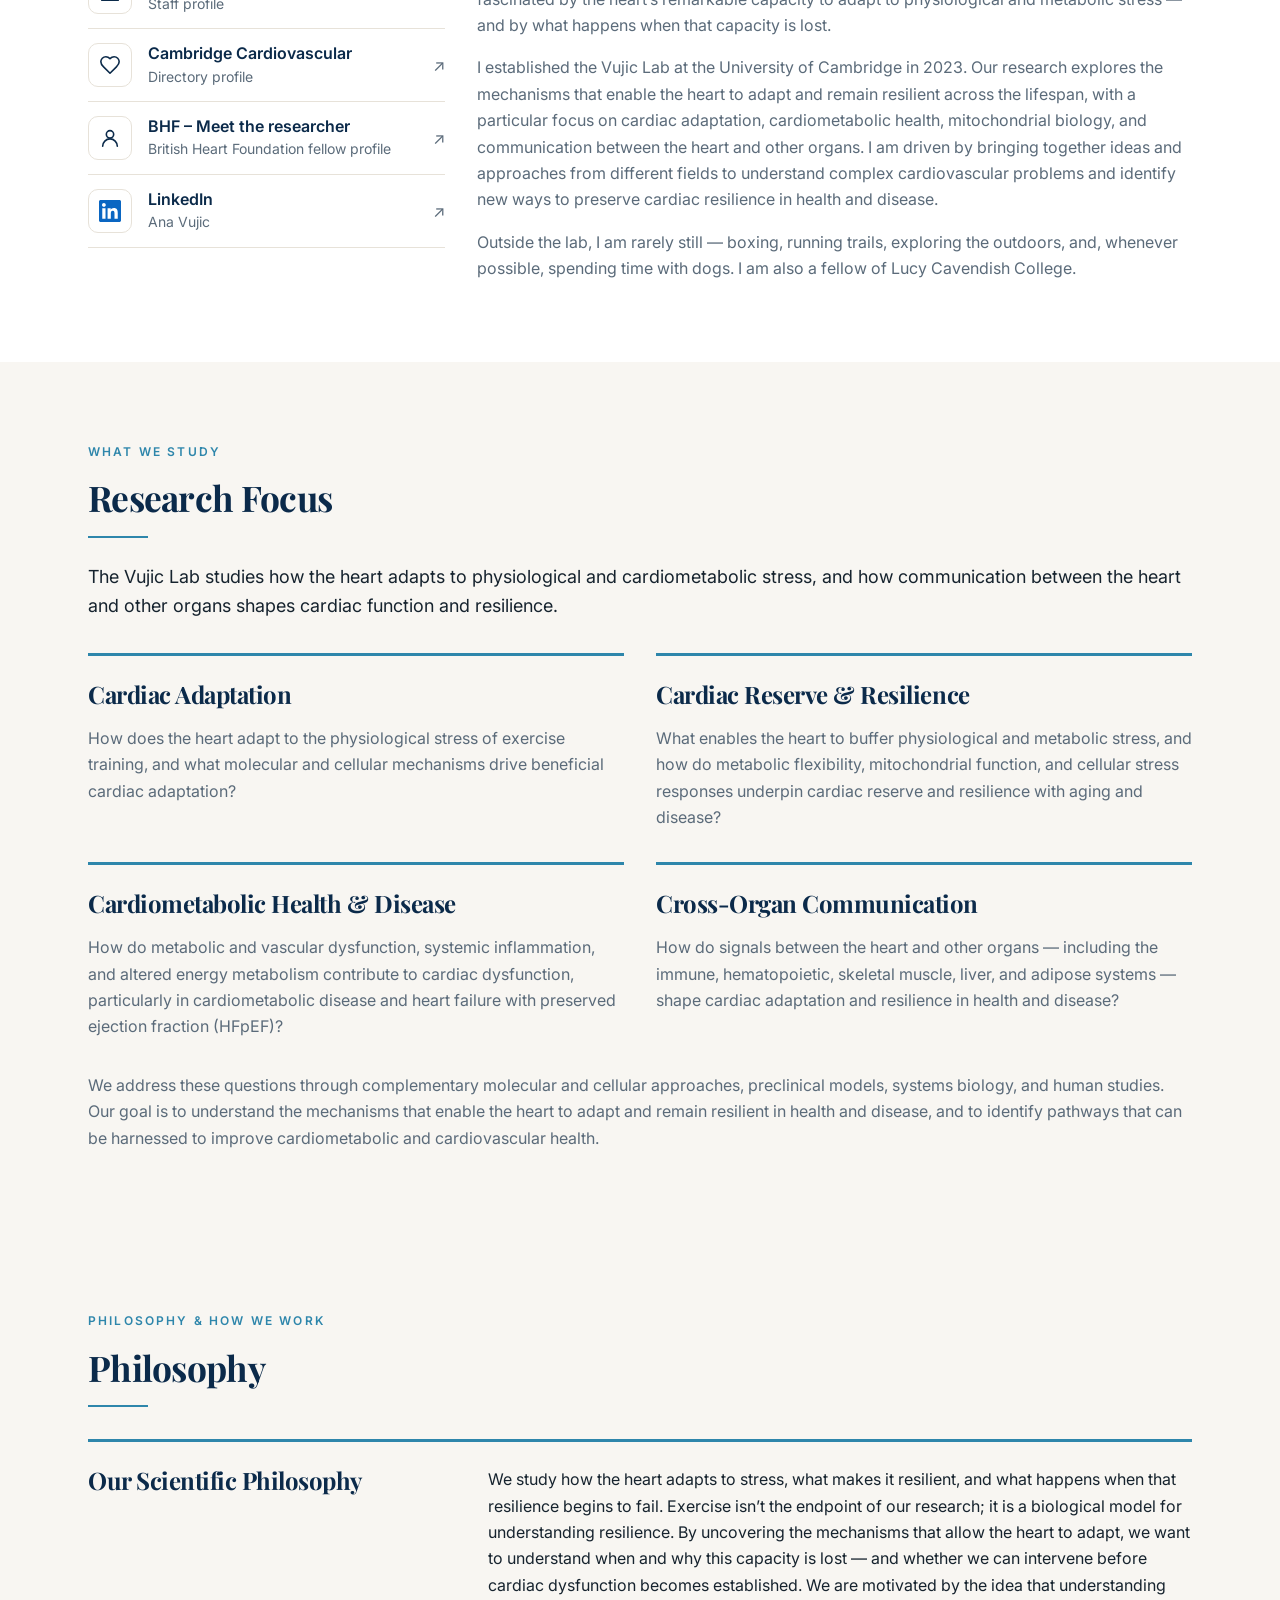
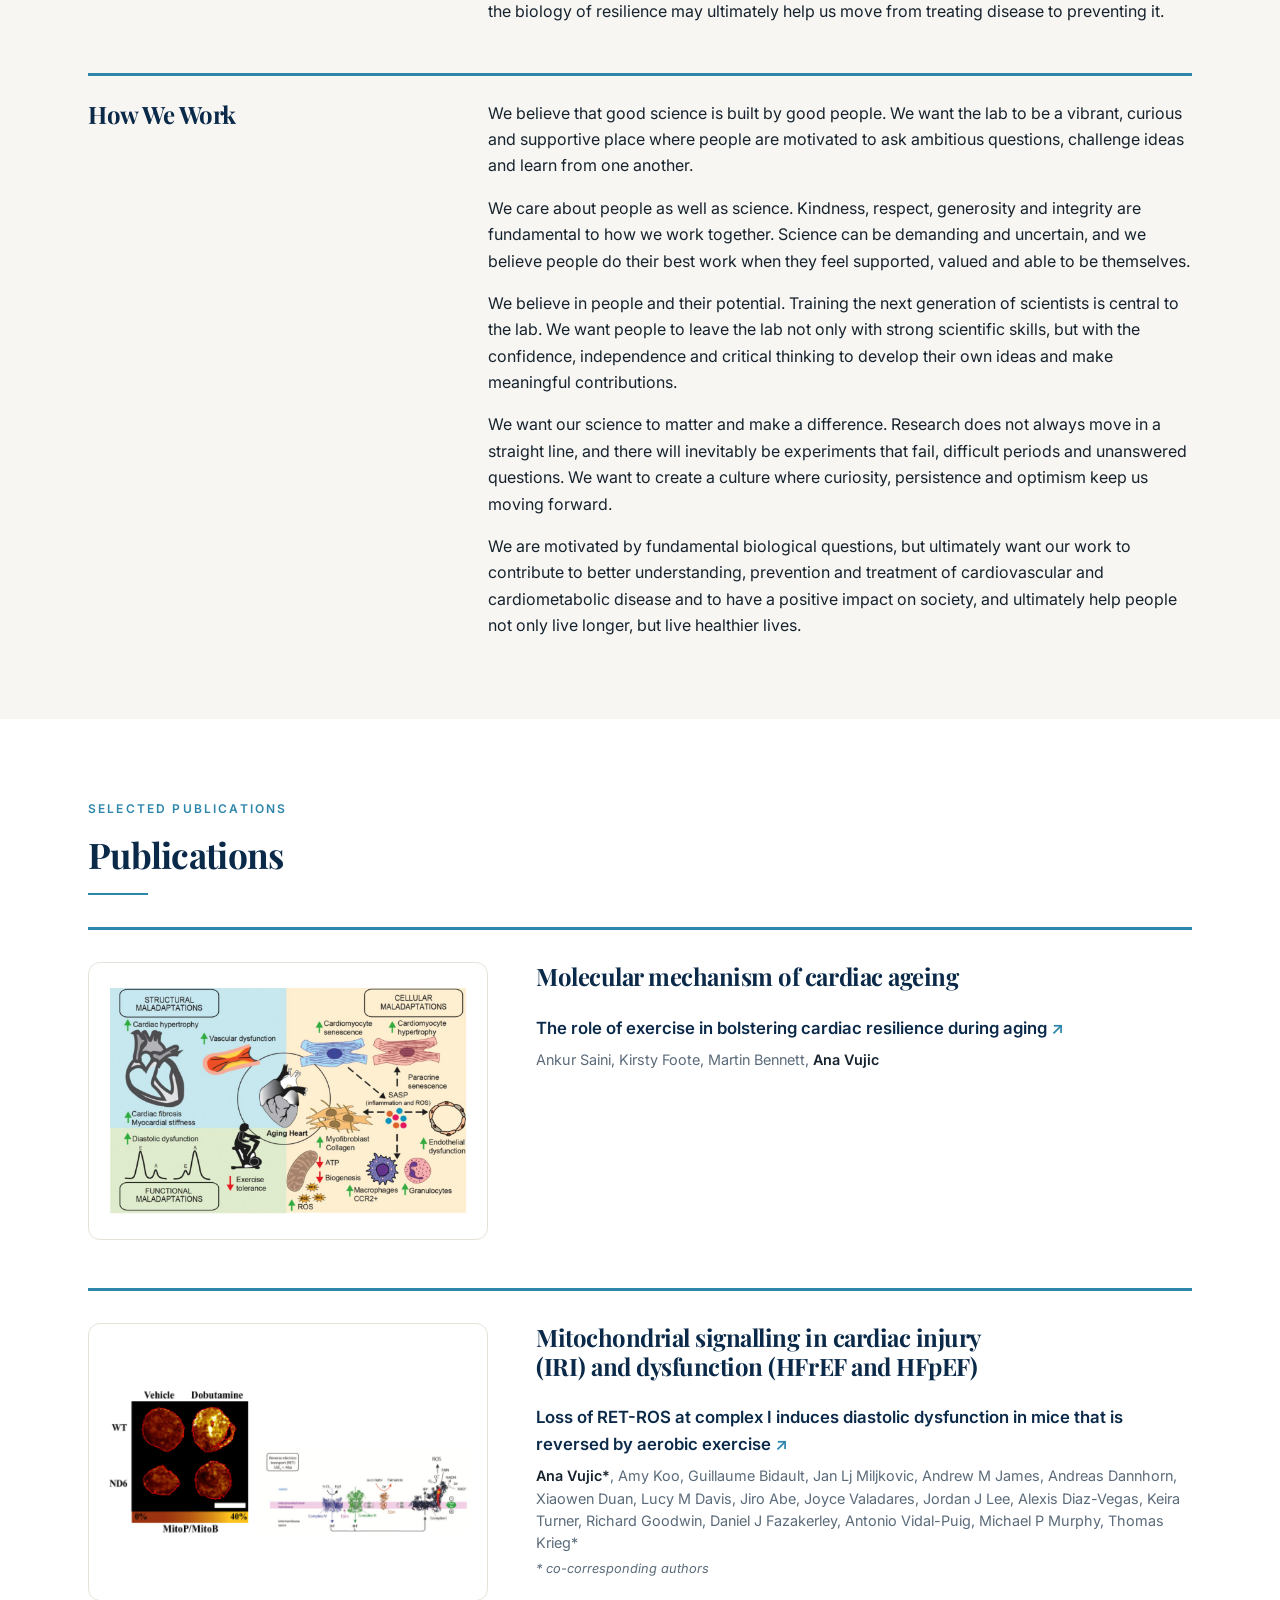
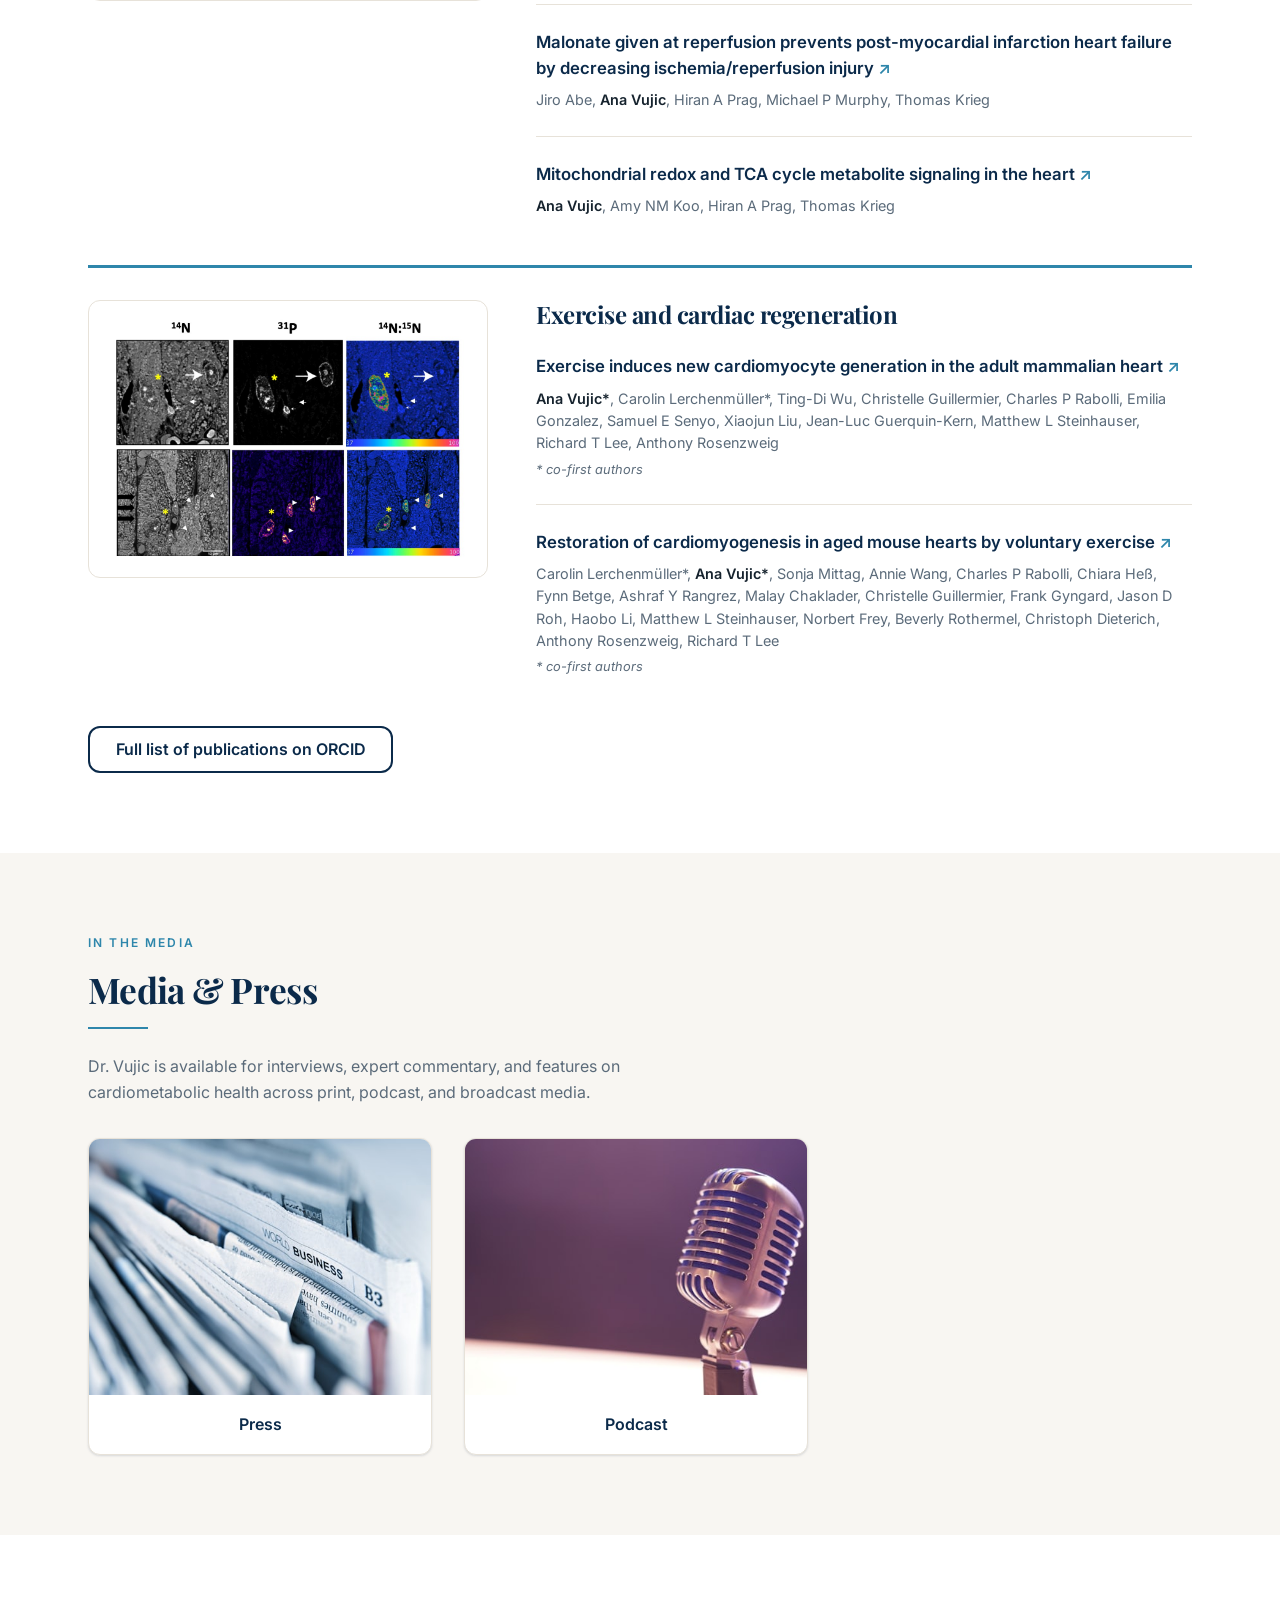
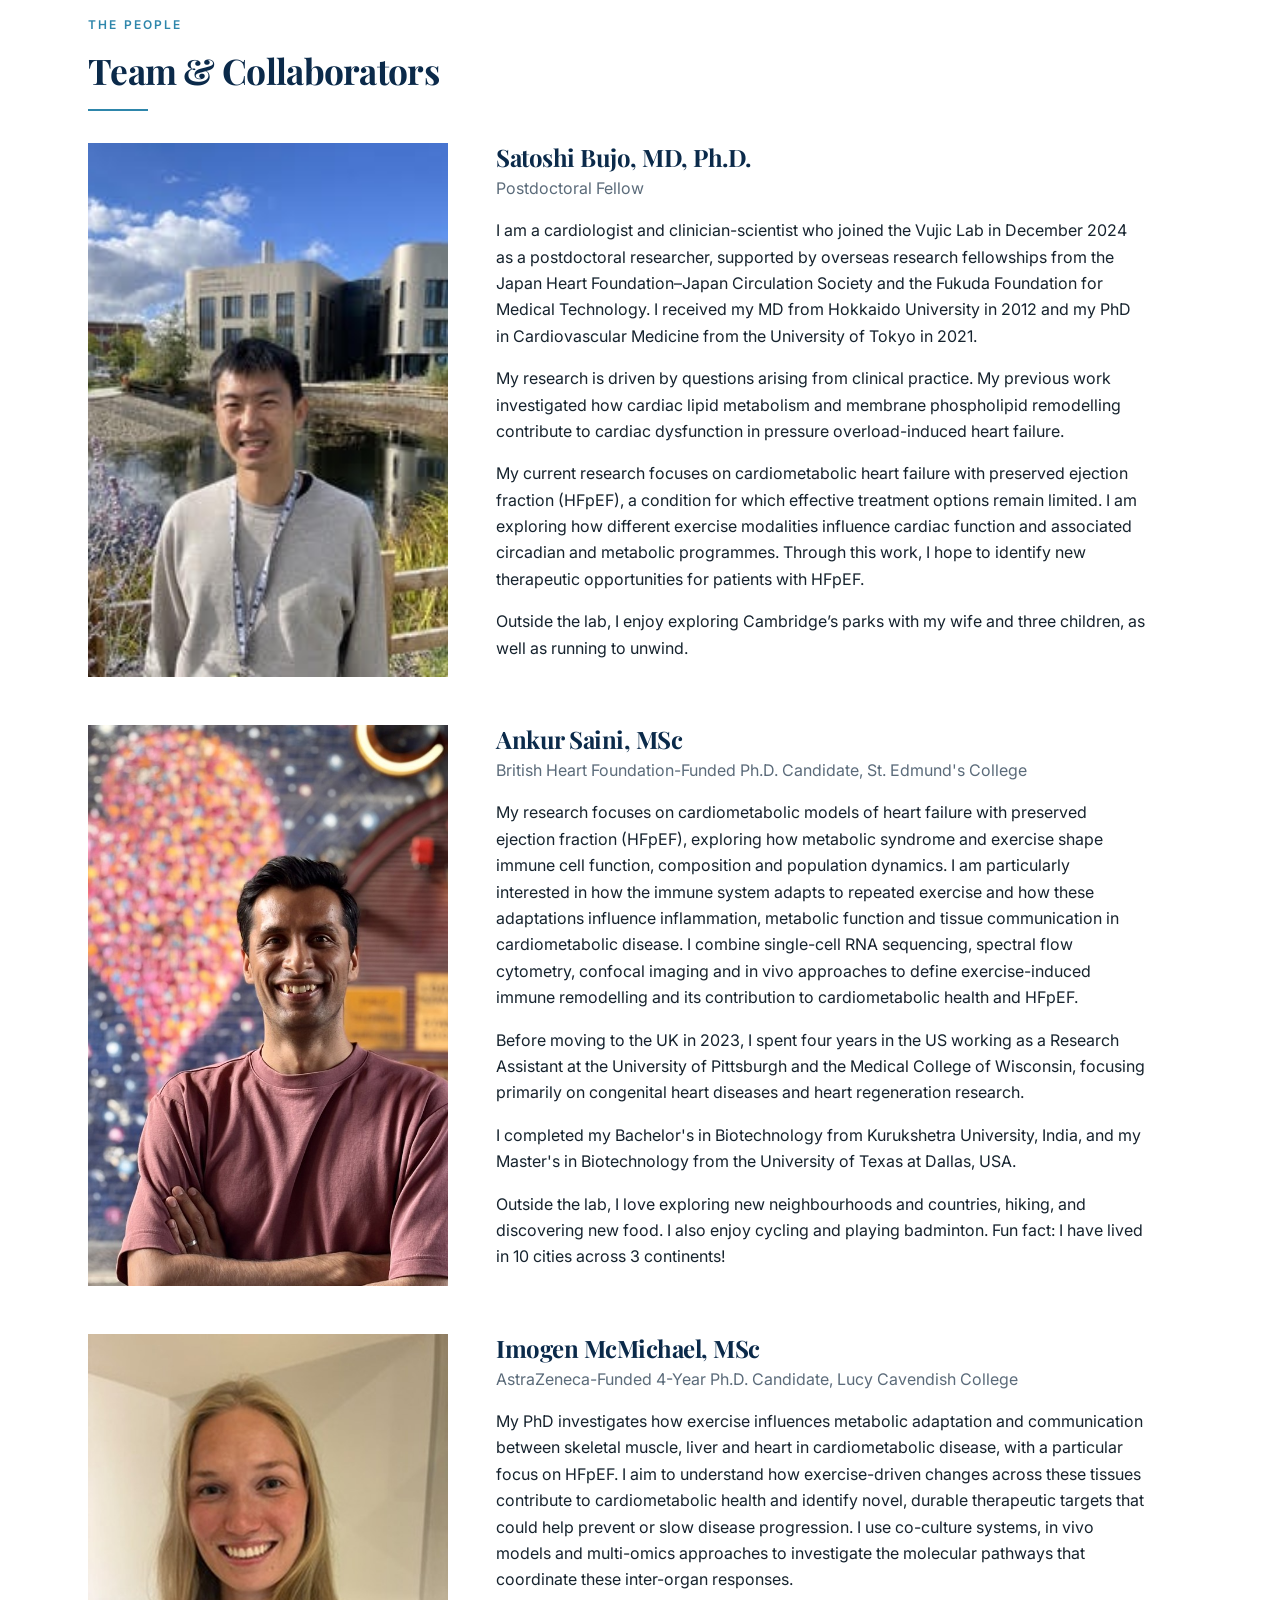
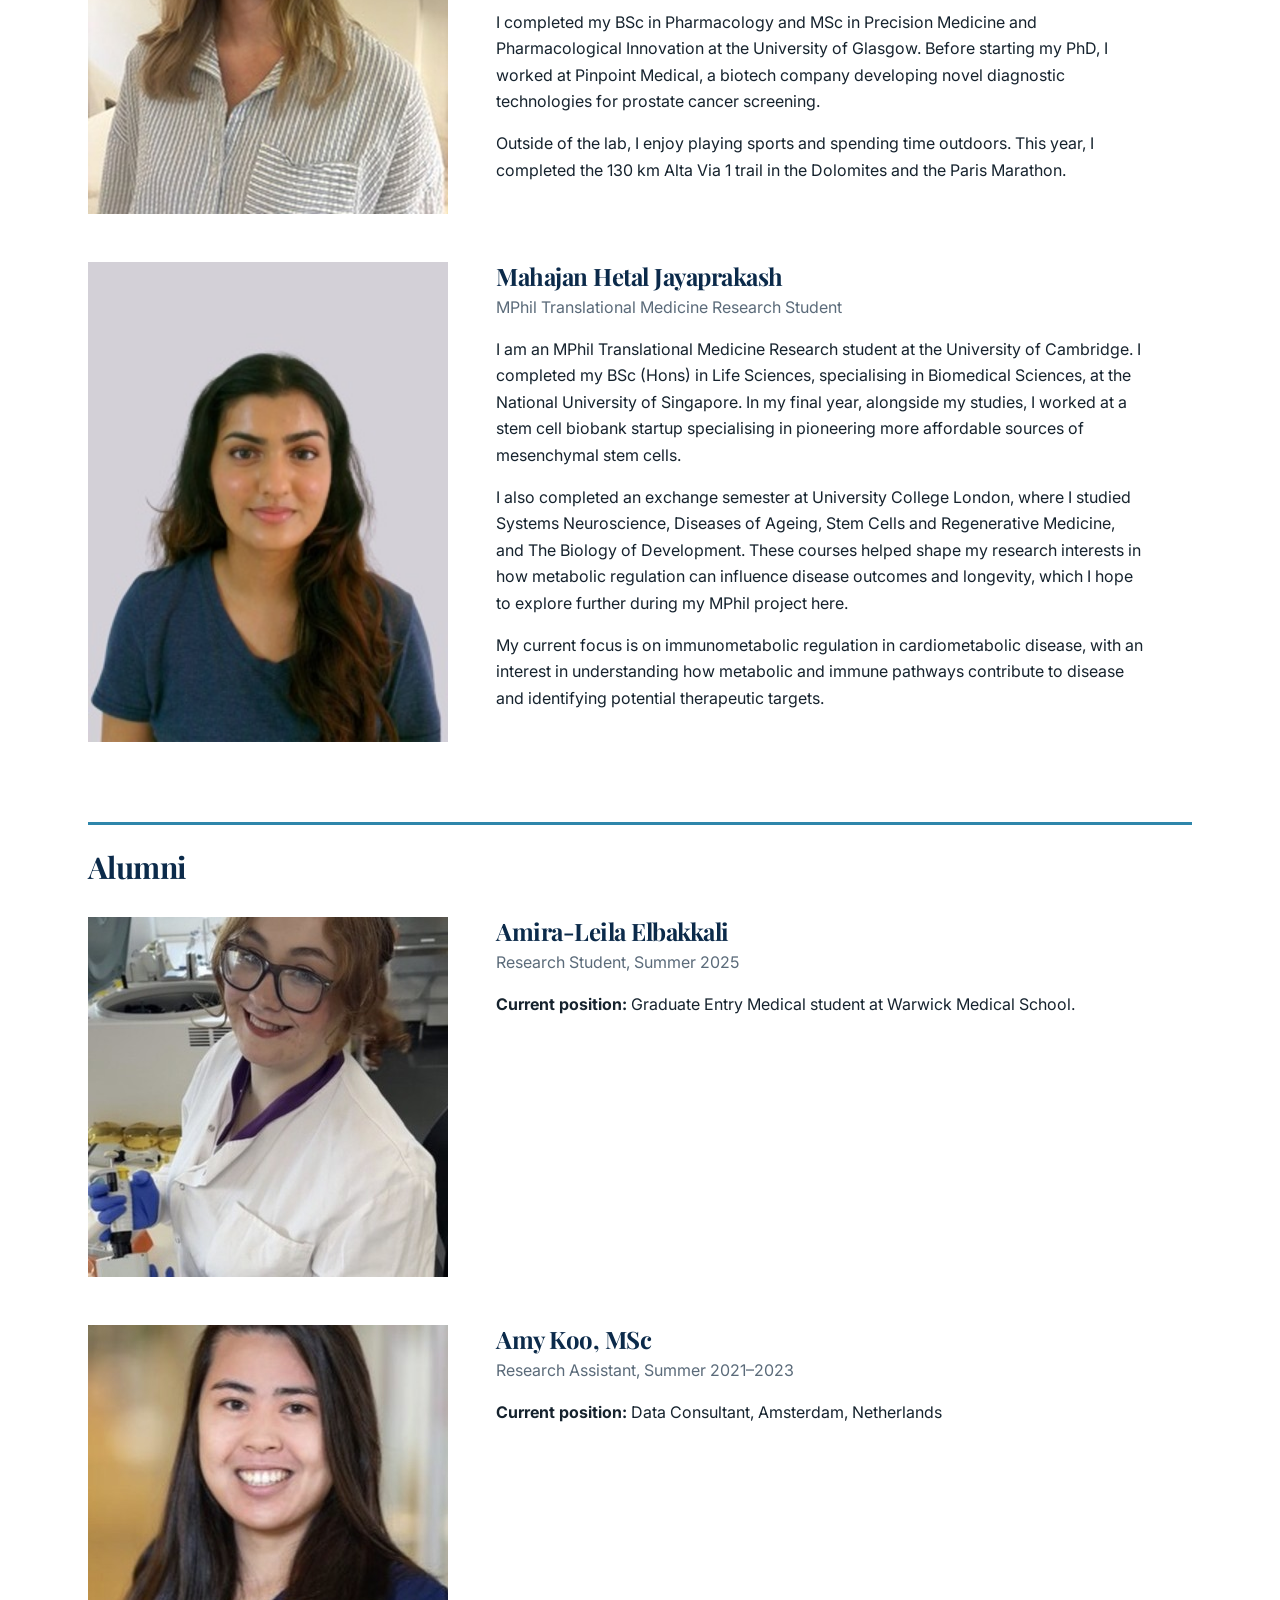
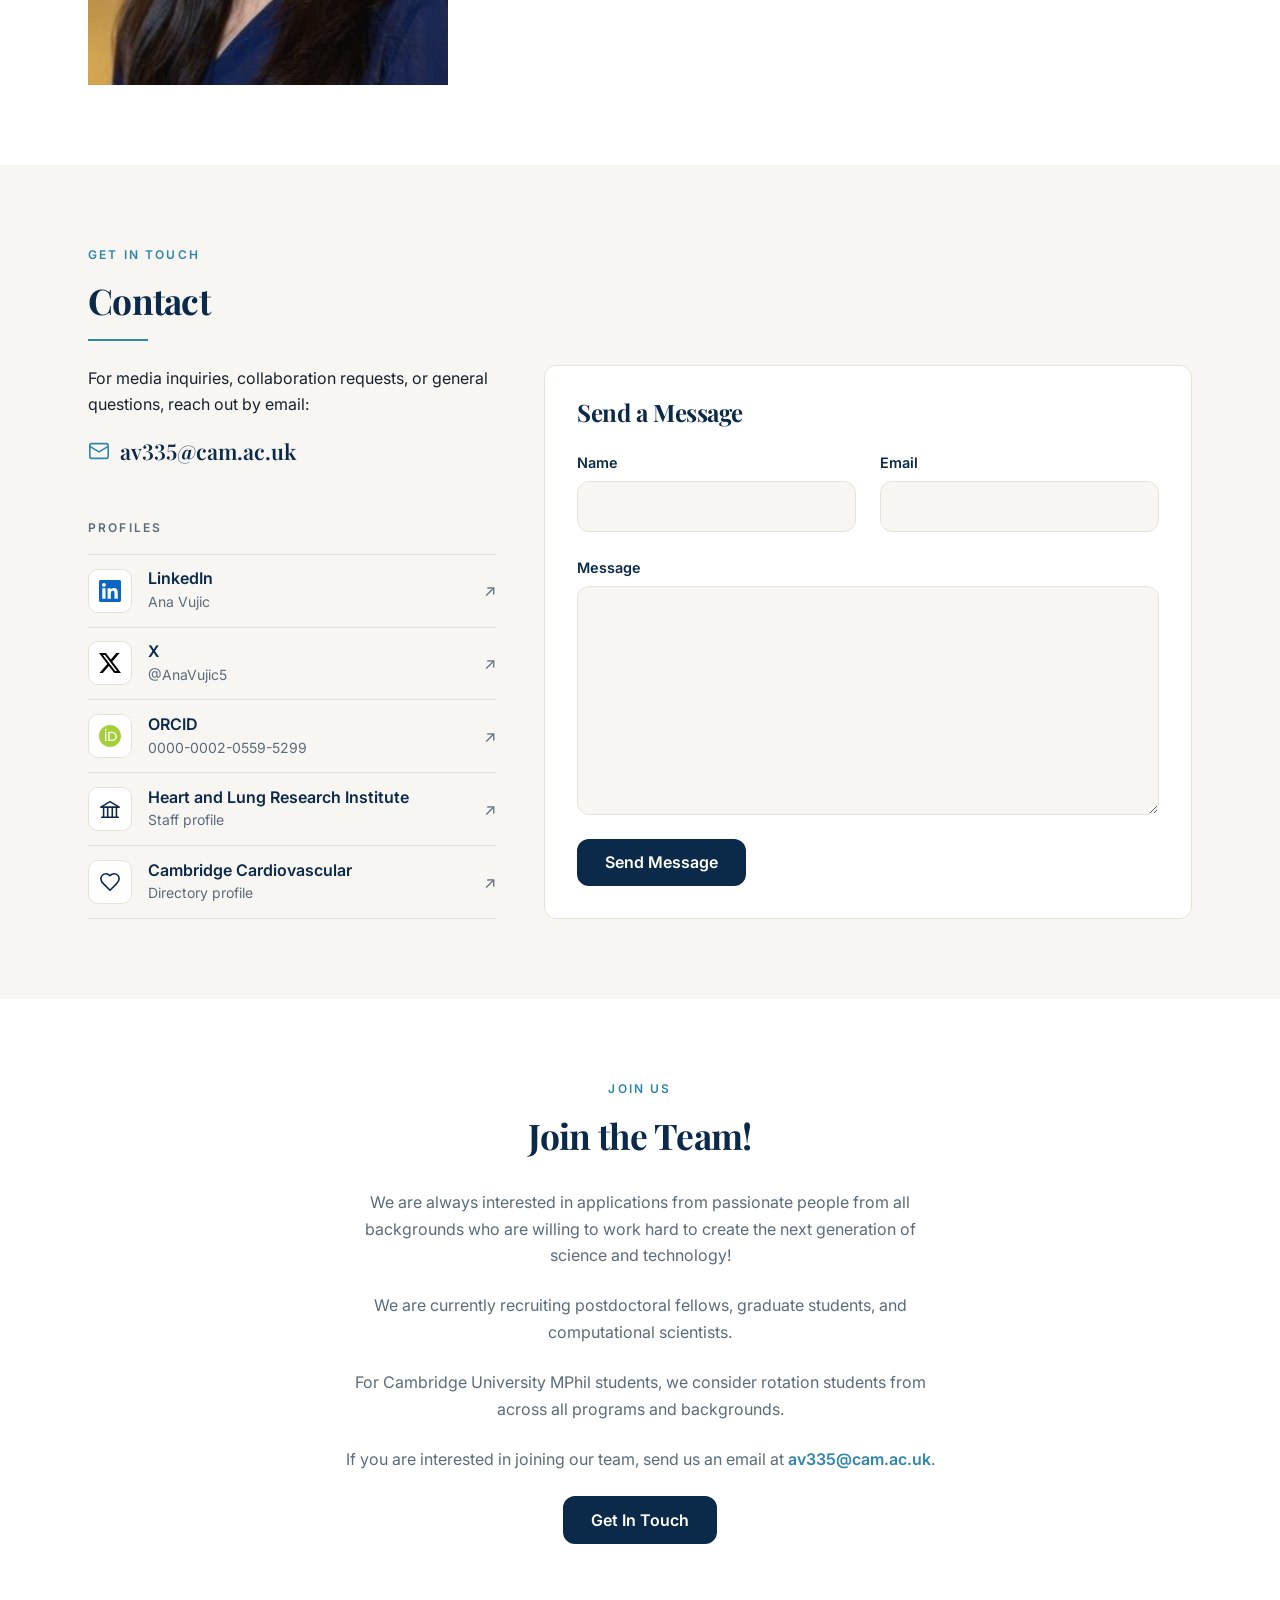
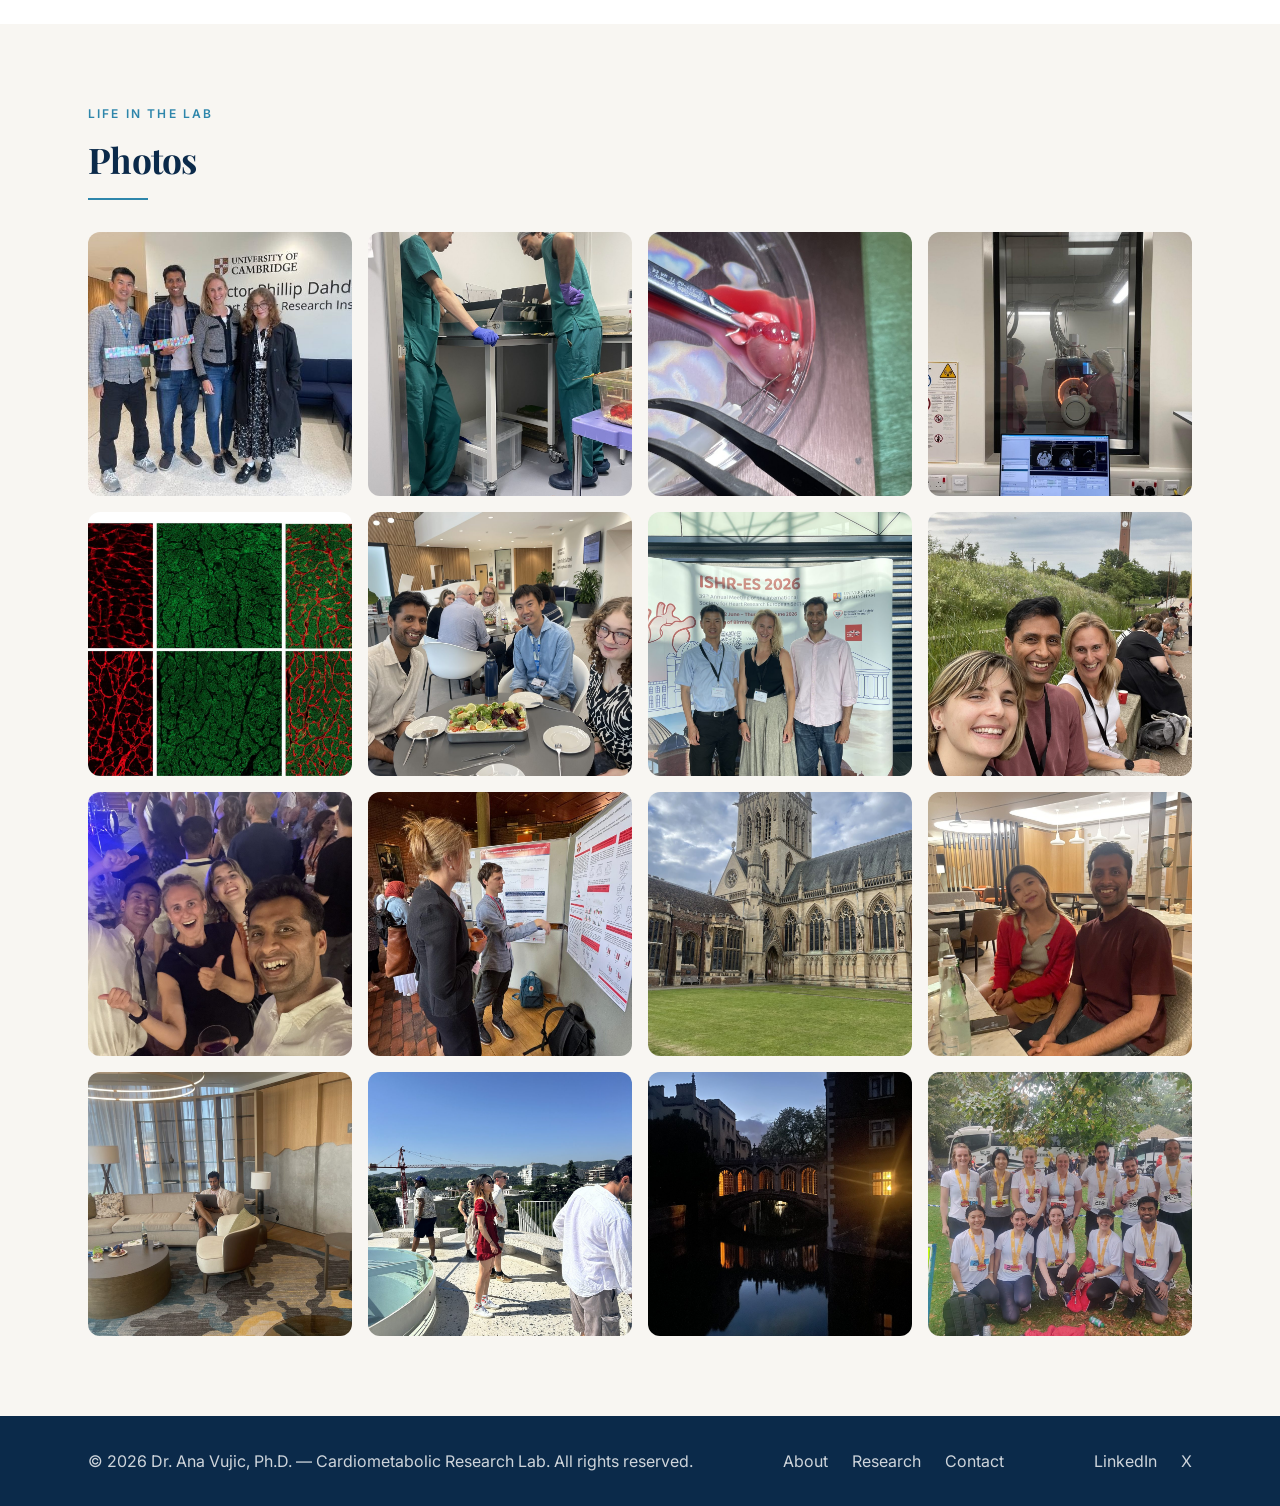
==== commit 45480f2c: "Add Press & Events and Podcast pages, route support to the contact form - Hero heading is now "The V" ====
--- a/index.html
+++ b/index.html
@@ -8,7 +8,7 @@
   <link rel="preconnect" href="https://fonts.googleapis.com">
   <link rel="preconnect" href="https://fonts.gstatic.com" crossorigin>
   <link href="https://fonts.googleapis.com/css2?family=Playfair+Display:ital,wght@0,400;0,600;0,700;1,400&family=Inter:wght@300;400;500;600&display=swap" rel="stylesheet">
-  <link rel="stylesheet" href="css/styles.css?v=23">
+  <link rel="stylesheet" href="css/styles.css?v=29">
 </head>
 <body>
   <header class="site-header">
@@ -34,14 +34,14 @@
       <div class="container hero__grid">
         <div class="hero__content">
           <p class="hero__eyebrow">Cardiometabolic Research Lab</p>
-          <h1 class="hero__title">Dr. Vujic Lab</h1>
+          <h1 class="hero__title">The Vujic Lab</h1>
           <p class="hero__subtitle">
             Investigating the hidden links between the heart, metabolism and systemic health,
             with the goal of turning biological discoveries into better outcomes for people
             living with cardiometabolic disease.
           </p>
           <div class="hero__actions">
-            <a class="btn btn--primary" href="#donate">Support the Research</a>
+            <a class="btn btn--primary" href="#contact-form">Support the Research</a>
             <a class="btn btn--secondary" href="#about">Learn More</a>
           </div>
         </div>
@@ -69,46 +69,57 @@
 
     <!-- ============ FUNDERS TICKER ============ -->
     <!-- Kopper House-style running ticker. The moving track is decorative
-         (aria-hidden) and repeats one set of funders six times so the loop
+         (aria-hidden) and repeats one set of funders ten times so the loop
          is seamless on wide screens; screen readers get the plain list
-         instead. Pauses on hover; stays still under reduced motion. -->
+         instead. Pauses on hover; stays still under reduced motion.
+         AstraZeneca removed for now (2026-10-18); its logo is still in
+         images/funders/astrazeneca.jpg. -->
     <section class="funders" aria-label="Funders">
       <p class="funders__label">Supported by</p>
       <ul class="sr-only">
         <li>British Heart Foundation</li>
-        <li>AstraZeneca</li>
         <li>Isaac Newton Trust</li>
       </ul>
       <div class="funders__viewport" aria-hidden="true">
         <div class="funders__track">
           <ul class="funders__group">
             <li class="funder"><img src="images/funders/british-heart-foundation.jpg" alt="" width="41" height="48"><span>British Heart Foundation</span></li>
-            <li class="funder"><img src="images/funders/astrazeneca.jpg" alt="" width="38" height="48"><span>AstraZeneca</span></li>
-            <li class="funder"><img src="images/funders/isaac-newton-trust.jpg" alt="" width="48" height="48"><span>Isaac Newton Trust</span></li>
-          </ul>
-          <ul class="funders__group">
-            <li class="funder"><img src="images/funders/british-heart-foundation.jpg" alt="" width="41" height="48"><span>British Heart Foundation</span></li>
-            <li class="funder"><img src="images/funders/astrazeneca.jpg" alt="" width="38" height="48"><span>AstraZeneca</span></li>
-            <li class="funder"><img src="images/funders/isaac-newton-trust.jpg" alt="" width="48" height="48"><span>Isaac Newton Trust</span></li>
-          </ul>
-          <ul class="funders__group">
-            <li class="funder"><img src="images/funders/british-heart-foundation.jpg" alt="" width="41" height="48"><span>British Heart Foundation</span></li>
-            <li class="funder"><img src="images/funders/astrazeneca.jpg" alt="" width="38" height="48"><span>AstraZeneca</span></li>
-            <li class="funder"><img src="images/funders/isaac-newton-trust.jpg" alt="" width="48" height="48"><span>Isaac Newton Trust</span></li>
-          </ul>
-          <ul class="funders__group">
-            <li class="funder"><img src="images/funders/british-heart-foundation.jpg" alt="" width="41" height="48"><span>British Heart Foundation</span></li>
-            <li class="funder"><img src="images/funders/astrazeneca.jpg" alt="" width="38" height="48"><span>AstraZeneca</span></li>
-            <li class="funder"><img src="images/funders/isaac-newton-trust.jpg" alt="" width="48" height="48"><span>Isaac Newton Trust</span></li>
-          </ul>
-          <ul class="funders__group">
-            <li class="funder"><img src="images/funders/british-heart-foundation.jpg" alt="" width="41" height="48"><span>British Heart Foundation</span></li>
-            <li class="funder"><img src="images/funders/astrazeneca.jpg" alt="" width="38" height="48"><span>AstraZeneca</span></li>
-            <li class="funder"><img src="images/funders/isaac-newton-trust.jpg" alt="" width="48" height="48"><span>Isaac Newton Trust</span></li>
-          </ul>
-          <ul class="funders__group">
-            <li class="funder"><img src="images/funders/british-heart-foundation.jpg" alt="" width="41" height="48"><span>British Heart Foundation</span></li>
-            <li class="funder"><img src="images/funders/astrazeneca.jpg" alt="" width="38" height="48"><span>AstraZeneca</span></li>
+            <li class="funder"><img src="images/funders/isaac-newton-trust.jpg" alt="" width="48" height="48"><span>Isaac Newton Trust</span></li>
+          </ul>
+          <ul class="funders__group">
+            <li class="funder"><img src="images/funders/british-heart-foundation.jpg" alt="" width="41" height="48"><span>British Heart Foundation</span></li>
+            <li class="funder"><img src="images/funders/isaac-newton-trust.jpg" alt="" width="48" height="48"><span>Isaac Newton Trust</span></li>
+          </ul>
+          <ul class="funders__group">
+            <li class="funder"><img src="images/funders/british-heart-foundation.jpg" alt="" width="41" height="48"><span>British Heart Foundation</span></li>
+            <li class="funder"><img src="images/funders/isaac-newton-trust.jpg" alt="" width="48" height="48"><span>Isaac Newton Trust</span></li>
+          </ul>
+          <ul class="funders__group">
+            <li class="funder"><img src="images/funders/british-heart-foundation.jpg" alt="" width="41" height="48"><span>British Heart Foundation</span></li>
+            <li class="funder"><img src="images/funders/isaac-newton-trust.jpg" alt="" width="48" height="48"><span>Isaac Newton Trust</span></li>
+          </ul>
+          <ul class="funders__group">
+            <li class="funder"><img src="images/funders/british-heart-foundation.jpg" alt="" width="41" height="48"><span>British Heart Foundation</span></li>
+            <li class="funder"><img src="images/funders/isaac-newton-trust.jpg" alt="" width="48" height="48"><span>Isaac Newton Trust</span></li>
+          </ul>
+          <ul class="funders__group">
+            <li class="funder"><img src="images/funders/british-heart-foundation.jpg" alt="" width="41" height="48"><span>British Heart Foundation</span></li>
+            <li class="funder"><img src="images/funders/isaac-newton-trust.jpg" alt="" width="48" height="48"><span>Isaac Newton Trust</span></li>
+          </ul>
+          <ul class="funders__group">
+            <li class="funder"><img src="images/funders/british-heart-foundation.jpg" alt="" width="41" height="48"><span>British Heart Foundation</span></li>
+            <li class="funder"><img src="images/funders/isaac-newton-trust.jpg" alt="" width="48" height="48"><span>Isaac Newton Trust</span></li>
+          </ul>
+          <ul class="funders__group">
+            <li class="funder"><img src="images/funders/british-heart-foundation.jpg" alt="" width="41" height="48"><span>British Heart Foundation</span></li>
+            <li class="funder"><img src="images/funders/isaac-newton-trust.jpg" alt="" width="48" height="48"><span>Isaac Newton Trust</span></li>
+          </ul>
+          <ul class="funders__group">
+            <li class="funder"><img src="images/funders/british-heart-foundation.jpg" alt="" width="41" height="48"><span>British Heart Foundation</span></li>
+            <li class="funder"><img src="images/funders/isaac-newton-trust.jpg" alt="" width="48" height="48"><span>Isaac Newton Trust</span></li>
+          </ul>
+          <ul class="funders__group">
+            <li class="funder"><img src="images/funders/british-heart-foundation.jpg" alt="" width="41" height="48"><span>British Heart Foundation</span></li>
             <li class="funder"><img src="images/funders/isaac-newton-trust.jpg" alt="" width="48" height="48"><span>Isaac Newton Trust</span></li>
           </ul>
         </div>
@@ -205,6 +216,17 @@
               </a>
             </li>
             <li>
+              <a class="contact-link" href="https://www.bhf.org.uk/for-professionals/information-for-researchers/fellow-profile#:~:text=Ana%20Vujic" target="_blank" rel="noopener">
+                <span class="contact-link__icon contact-link__icon--outline">
+                  <svg viewBox="0 0 24 24" aria-hidden="true"><circle cx="12" cy="8" r="4"/><path d="M4 21a8 8 0 0 1 16 0"/></svg>
+                </span>
+                <span class="contact-link__text">
+                  <span class="contact-link__name">BHF &ndash; Meet the researcher</span>
+                  <span class="contact-link__meta">British Heart Foundation fellow profile</span>
+                </span>
+              </a>
+            </li>
+            <li>
               <a class="contact-link" href="https://www.linkedin.com/in/ana-vujic-31333317/" target="_blank" rel="noopener">
                 <span class="contact-link__icon contact-link__icon--linkedin">
                   <svg viewBox="0 0 24 24" aria-hidden="true"><path d="M20.447 20.452h-3.554v-5.569c0-1.328-.027-3.037-1.852-3.037-1.853 0-2.136 1.445-2.136 2.939v5.667H9.351V9h3.414v1.561h.046c.477-.9 1.637-1.85 3.37-1.85 3.601 0 4.267 2.37 4.267 5.455v6.286zM5.337 7.433c-1.144 0-2.063-.926-2.063-2.065 0-1.138.92-2.063 2.063-2.063 1.14 0 2.064.925 2.064 2.063 0 1.139-.925 2.065-2.064 2.065zm1.782 13.019H3.555V9h3.564v11.452zM22.225 0H1.771C.792 0 0 .774 0 1.729v20.542C0 23.227.792 24 1.771 24h20.451C23.2 24 24 23.227 24 22.271V1.729C24 .774 23.2 0 22.222 0h.003z"/></svg>
@@ -438,18 +460,14 @@
           Dr. Vujic is available for interviews, expert commentary, and features on
           cardiometabolic health across print, podcast, and broadcast media.
         </p>
-        <div class="press-grid grid grid--3">
-          <a href="#contact" class="press-tile">
+        <div class="press-grid">
+          <a href="press.html" class="press-tile">
             <img class="press-tile__image" src="images/press-print.jpg" alt="Stack of printed newspapers">
-            <p class="press-tile__label">Print</p>
+            <p class="press-tile__label">Press</p>
           </a>
-          <a href="#contact" class="press-tile">
+          <a href="podcast.html" class="press-tile">
             <img class="press-tile__image" src="images/press-podcast.jpg" alt="Podcast studio microphone">
             <p class="press-tile__label">Podcast</p>
-          </a>
-          <a href="#contact" class="press-tile">
-            <img class="press-tile__image" src="images/press-broadcast.jpg" alt="Broadcast interview in progress">
-            <p class="press-tile__label">Broadcast</p>
           </a>
         </div>
       </div>
@@ -463,7 +481,7 @@
         <div class="section__divider"></div>
         <div class="people-list">
           <div class="person-row">
-            <img class="person-row__photo person-row__photo--low" src="images/team-satoshi-bujo-hlri.jpg" alt="Satoshi Bujo outside the Victor Phillip Dahdaleh Heart and Lung Research Institute" width="240" height="320">
+            <img class="person-row__photo" src="images/team-satoshi-bujo-v2.jpg" alt="Photo of Satoshi Bujo" width="240" height="320">
             <div class="person-row__body">
               <h3 class="person-row__name">Satoshi Bujo, MD, Ph.D.</h3>
               <p class="person-row__title">Postdoctoral Fellow</p>
@@ -567,7 +585,7 @@
             </div>
           </div>
           <div class="person-row">
-            <img class="person-row__photo" src="images/team-hetal-jayaprakash.jpg" alt="Photo of Mahajan Hetal Jayaprakash" width="240" height="271">
+            <img class="person-row__photo" src="images/team-hetal-jayaprakash-v2.jpg" alt="Photo of Mahajan Hetal Jayaprakash" width="240" height="320">
             <div class="person-row__body">
               <h3 class="person-row__name">Mahajan Hetal Jayaprakash</h3>
               <p class="person-row__title">MPhil Translational Medicine Research Student</p>
@@ -632,7 +650,11 @@
     </section>
 
     <!-- ============ DONATE ============ -->
-    <section id="donate" class="section donate section--cta">
+    <!-- Hidden for now (2026-10-18): the GoFundMe campaign isn't ready.
+         "Support the Research" links point to the contact form instead.
+         To bring it back, remove the `hidden` attribute and point those
+         links back to #donate. -->
+    <section id="donate" class="section donate section--cta" hidden>
       <div class="container">
         <div class="donate__panel">
           <h2>Support the Research</h2>
@@ -731,15 +753,14 @@
           </div>
 
           <!-- Static-site contact form via FormSubmit (formsubmit.co) -- no backend
-               required. TODO: swap the placeholder email below for a real inbox;
-               FormSubmit sends one confirmation email to that address the first
-               time the form is used, and a click on that link is required before
-               submissions start delivering. -->
+               required. Delivers to Ana's address (av335@cam.ac.uk). FormSubmit
+               emails that address a one-time confirmation link after the first
+               submission; messages are only delivered once it has been clicked. -->
           <form
             id="contact-form"
             class="contact-form"
-            action="https://formsubmit.co/contact@anavujiclab.org"
-            data-ajax-action="https://formsubmit.co/ajax/contact@anavujiclab.org"
+            action="https://formsubmit.co/av335@cam.ac.uk"
+            data-ajax-action="https://formsubmit.co/ajax/av335@cam.ac.uk"
             method="POST"
           >
             <h3>Send a Message</h3>
@@ -761,7 +782,7 @@
                  render CSS tend to fill every field, which flags the submission
                  as spam to FormSubmit automatically. -->
             <input type="text" name="_honey" class="contact-form__honeypot" tabindex="-1" autocomplete="off" aria-hidden="true">
-            <input type="hidden" name="_subject" value="New message from anavujiclab.org">
+            <input type="hidden" name="_subject" value="New message from the Vujic Lab website">
             <input type="hidden" name="_captcha" value="false">
             <input type="hidden" name="_template" value="table">
             <input type="hidden" name="_next" value="https://atgatzby.github.io/ANA-Branding-Page/index.html#contact">
@@ -810,7 +831,6 @@
         <div class="section__divider"></div>
         <div class="photo-grid">
           <img class="photo-grid__item" src="images/lab-photos/lab-picture-2025.jpg" alt="The Vujic Lab group photo, 2025">
-          <img class="photo-grid__item" src="images/lab-photos/cardiac-surgery-team.jpg" alt="Cardiac surgery team in scrubs">
           <img class="photo-grid__item" src="images/lab-photos/ankur-satoshi-treadmill.jpg" alt="Ankur and Satoshi exercising mice on a treadmill">
           <img class="photo-grid__item" src="images/lab-photos/mouse-heart.jpg" alt="Mouse heart under the microscope during surgery">
           <img class="photo-grid__item" src="images/lab-photos/preclinical-mri.jpg" alt="Preclinical MRI equipment">
@@ -821,14 +841,11 @@
           <img class="photo-grid__item" src="images/lab-photos/ishr-dinner-dance-floor.jpg" alt="The Vujic and Murphy labs on the dance floor at the ISHR dinner, 2026">
           <img class="photo-grid__item" src="images/lab-photos/cre-symposium-2025.jpg" alt="CRE symposium, 2025">
           <img class="photo-grid__item" src="images/lab-photos/embo-leadership-course.jpg" alt="EMBO leadership course at St John's College">
-          <img class="photo-grid__item" src="images/lab-photos/embo-leadership-organisers.jpg" alt="Organisers of the EMBO leadership course at St John's College">
-          <img class="photo-grid__item" src="images/lab-photos/lab-retreat-albania-1.jpg" alt="Lab retreat in Albania">
           <img class="photo-grid__item" src="images/lab-photos/lab-retreat-albania-2.jpg" alt="Lab retreat in Albania">
           <img class="photo-grid__item" src="images/lab-photos/science-prep-albania.jpg" alt="Preparing science activities for the lab retreat in Albania">
           <img class="photo-grid__item" src="images/lab-photos/sightseeing-albania.jpg" alt="Sightseeing in Albania during the lab retreat">
           <img class="photo-grid__item" src="images/lab-photos/cambridge-bridge-of-sighs.jpg" alt="Evening in Cambridge by the Bridge of Sighs">
           <img class="photo-grid__item" src="images/lab-photos/chariots-of-fire-mental-health.jpg" alt="Chariots of Fire mental health awareness run with IMS">
-          <img class="photo-grid__item" src="images/lab-photos/race-chariots-of-fire.jpg" alt="Racing in the Chariots of Fire event">
         </div>
       </div>
     </section>
@@ -841,7 +858,6 @@
       <ul class="site-footer__links">
         <li><a href="#about">About</a></li>
         <li><a href="#research">Research</a></li>
-        <li><a href="#donate">Support</a></li>
         <li><a href="#contact">Contact</a></li>
       </ul>
       <ul class="site-footer__links">
@@ -851,6 +867,6 @@
     </div>
   </footer>
 
-  <script src="js/main.js?v=23"></script>
+  <script src="js/main.js?v=29"></script>
 </body>
 </html>
--- a/css/styles.css
+++ b/css/styles.css
@@ -145,12 +145,15 @@
   -webkit-font-smoothing: antialiased;
 }
 
+/* lining-nums: Playfair's default old-style "1" reads as an "i" in
+   headings like "Runx1". */
 h1, h2, h3, h4 {
   font-family: var(--font-heading);
   color: var(--color-navy);
   line-height: 1.2;
   font-weight: 700;
   letter-spacing: var(--ls-heading);
+  font-variant-numeric: lining-nums;
   text-wrap: balance;
 }
 
@@ -274,6 +277,20 @@
   cursor: pointer;
   transition: background-color 0.15s ease, border-color 0.15s ease,
     color 0.15s ease, transform 0.1s ease, box-shadow 0.15s ease;
+}
+
+/* Long labels ("Full list of publications on ORCID") may wrap on the
+   narrowest phones instead of running past the screen edge. */
+.btn {
+  max-width: 100%;
+}
+
+@media (max-width: 359px) {
+  .btn {
+    white-space: normal;
+    text-align: center;
+    line-height: 1.3;
+  }
 }
 
 .btn:active {
@@ -613,7 +630,7 @@
 /* Kopper House-style running strip under the stats band: funder logo +
    name in small spaced capitals, separated by dots, scrolling right to
    left. White background because the supplied logos are JPEGs on white.
-   The track holds six identical groups and moves by exactly half its
+   The track holds ten identical groups and moves by exactly half its
    width, so the loop has no visible seam. */
 .funders {
   position: relative;
@@ -977,12 +994,13 @@
   margin-bottom: var(--space-4);
 }
 
-/* Three tiles across at every width: a 2-column phone grid left the
-   third tile ("Broadcast") stranded on its own row. */
+/* Two tiles (Press, Podcast) side by side at every width, capped so
+   they don't balloon on desktop. */
 .press-grid {
   display: grid;
   gap: var(--space-2);
-  grid-template-columns: repeat(3, 1fr);
+  grid-template-columns: repeat(2, 1fr);
+  max-width: 720px;
 }
 
 .press-tile {
@@ -1023,6 +1041,175 @@
     padding: var(--space-2) var(--space-3);
     font-size: 1rem;
   }
+}
+
+/* === Press & Events page (press.html) ===
+   A photo wall in CSS columns so portrait and landscape shots keep their
+   natural shape (nothing cropped -- several are posters/certificates).
+   Each photo opens full size; event label + caption sit underneath. */
+.press-page .breadcrumb {
+  margin-bottom: var(--space-3);
+}
+
+.press-page__title {
+  font-size: var(--h2-size);
+}
+
+.press-page__intro {
+  max-width: 60ch;
+  color: var(--color-muted);
+}
+
+.press-gallery {
+  margin-top: var(--space-4);
+  column-gap: var(--space-4);
+}
+
+@media (min-width: 640px) {
+  .press-gallery {
+    columns: 2;
+  }
+}
+
+@media (min-width: 1024px) {
+  .press-gallery {
+    columns: 3;
+  }
+}
+
+.press-item {
+  break-inside: avoid;
+  margin-bottom: var(--space-4);
+}
+
+/* Featured item above the photo wall: the largest image on the page,
+   with its caption beside it from tablets up. */
+.press-item--featured {
+  margin-top: var(--space-4);
+  margin-bottom: var(--space-5);
+}
+
+@media (min-width: 768px) {
+  .press-item--featured {
+    display: grid;
+    grid-template-columns: minmax(0, 5fr) minmax(0, 4fr);
+    column-gap: var(--space-5);
+    align-items: center;
+  }
+
+  .press-item--featured figcaption {
+    margin-top: 0;
+  }
+
+  .press-item--featured .press-item__text {
+    margin-top: var(--space-1);
+    font-family: var(--font-heading);
+    font-size: var(--h3-size);
+    font-variant-numeric: lining-nums;
+    line-height: 1.35;
+    color: var(--color-navy);
+  }
+}
+
+/* Direct child only: the photo link. Caption links stay plain. */
+.press-item > a {
+  display: block;
+  overflow: hidden;
+  border: 1px solid var(--color-border);
+  border-radius: var(--radius);
+  cursor: zoom-in;
+}
+
+.press-item img {
+  width: 100%;
+  height: auto;
+  transition: transform 0.3s ease;
+}
+
+.press-item > a:hover img {
+  transform: scale(1.02);
+}
+
+.press-item figcaption {
+  margin-top: var(--space-2);
+}
+
+.press-item__event {
+  display: block;
+  font-size: 0.7rem;
+  font-weight: 600;
+  text-transform: uppercase;
+  letter-spacing: var(--ls-label);
+  color: var(--color-accent);
+}
+
+.press-item__text {
+  margin-top: 0.35rem;
+  font-size: 0.9rem;
+  line-height: 1.55;
+}
+
+/* Optional outbound link under a caption (e.g. the event's website). */
+.press-item__link {
+  display: inline-block;
+  margin-top: var(--space-1);
+  font-size: 0.85rem;
+  font-weight: 600;
+  color: var(--color-accent);
+  text-underline-offset: 3px;
+}
+
+.press-item__link::after {
+  content: "\00a0\2197";
+  content: "\00a0\2197" / "";
+}
+
+.press-item__link:hover {
+  text-decoration: underline;
+}
+
+/* === Podcast & Interviews page (podcast.html) ===
+   Box-free list like the publication themes: 3px accent rule per item,
+   small meta line, show name, serif title, description, then a button. */
+.episodes {
+  display: flex;
+  flex-direction: column;
+  gap: var(--space-5);
+  margin-top: var(--space-4);
+}
+
+.episode {
+  max-width: 72ch;
+  padding-top: var(--space-3);
+  border-top: 3px solid var(--color-accent);
+}
+
+.episode__meta {
+  font-size: 0.7rem;
+  font-weight: 600;
+  text-transform: uppercase;
+  letter-spacing: var(--ls-label);
+  color: var(--color-accent);
+}
+
+.episode__show {
+  margin-top: var(--space-1);
+  font-size: 0.9rem;
+  font-weight: 600;
+  color: var(--color-muted);
+}
+
+.episode__title {
+  margin-top: 0.25rem;
+  font-size: var(--h3-size);
+}
+
+.episode__text {
+  margin-top: var(--space-2);
+}
+
+.episode__link {
+  margin-top: var(--space-3);
 }
 
 /* === Team ===
@@ -1056,12 +1243,6 @@
   display: block;
 }
 
-/* For photos where the person stands low in the frame (e.g. Satoshi in
-   front of the HLRI building): keep them in view if the frame crops. */
-.person-row__photo--low {
-  object-position: 50% 75%;
-}
-
 /* Tablets get a narrower photo column (240px) so the bio column keeps
    a readable width; the full 360px photo returns on desktop. */
 @media (min-width: 700px) {
@@ -1214,13 +1395,9 @@
   margin-top: var(--space-4);
 }
 
-@media (min-width: 640px) {
-  .photo-grid {
-    grid-template-columns: repeat(3, 1fr);
-  }
-}
-
-@media (min-width: 1000px) {
+/* 2 columns on phones, 4 from tablets up: 16 photos fill every row
+   exactly (a 3-column step left one photo alone on the last row). */
+@media (min-width: 768px) {
   .photo-grid {
     grid-template-columns: repeat(4, 1fr);
   }
@@ -1687,11 +1864,12 @@
   text-align: center;
 }
 
+/* Wraps on very narrow phones (320px) rather than overflowing. */
 .site-footer__links {
   display: flex;
-  flex-wrap: nowrap;
+  flex-wrap: wrap;
   justify-content: center;
-  gap: var(--space-3);
+  gap: var(--space-1) var(--space-3);
 }
 
 .site-footer__links a {
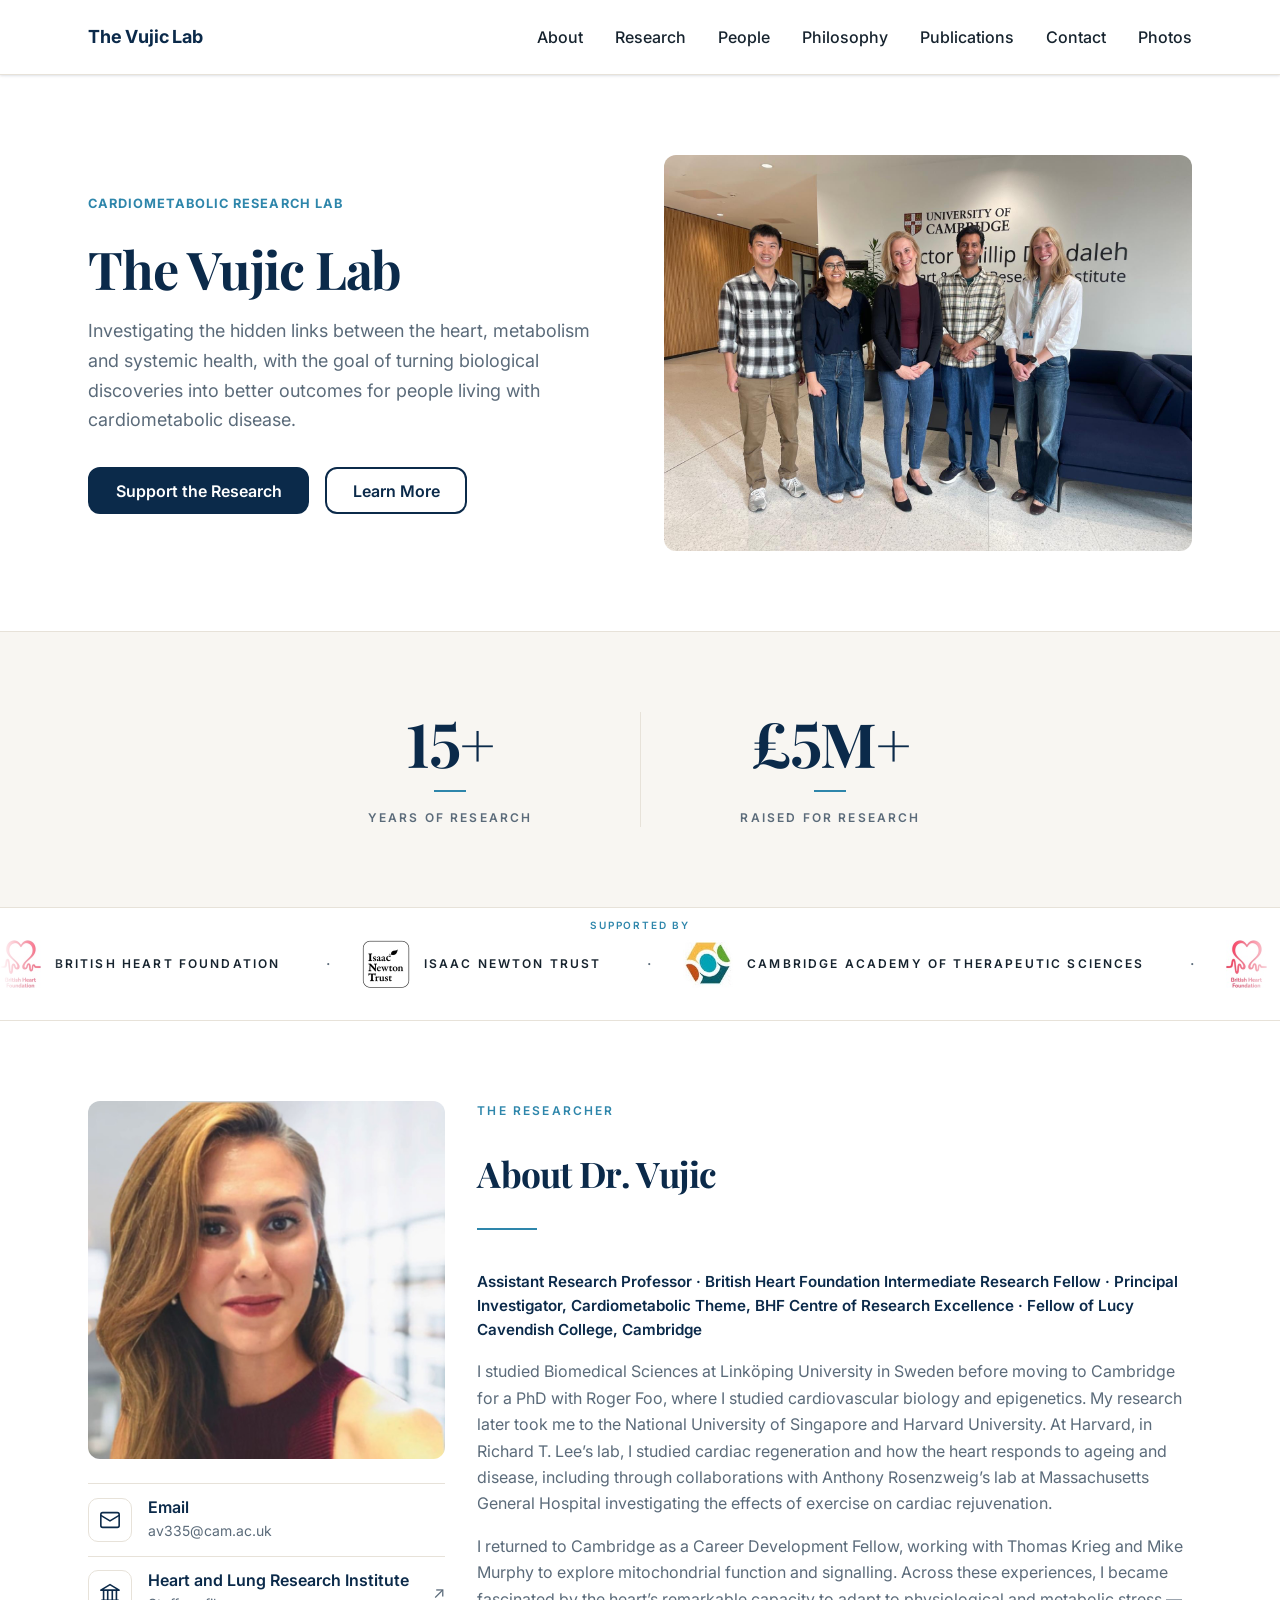
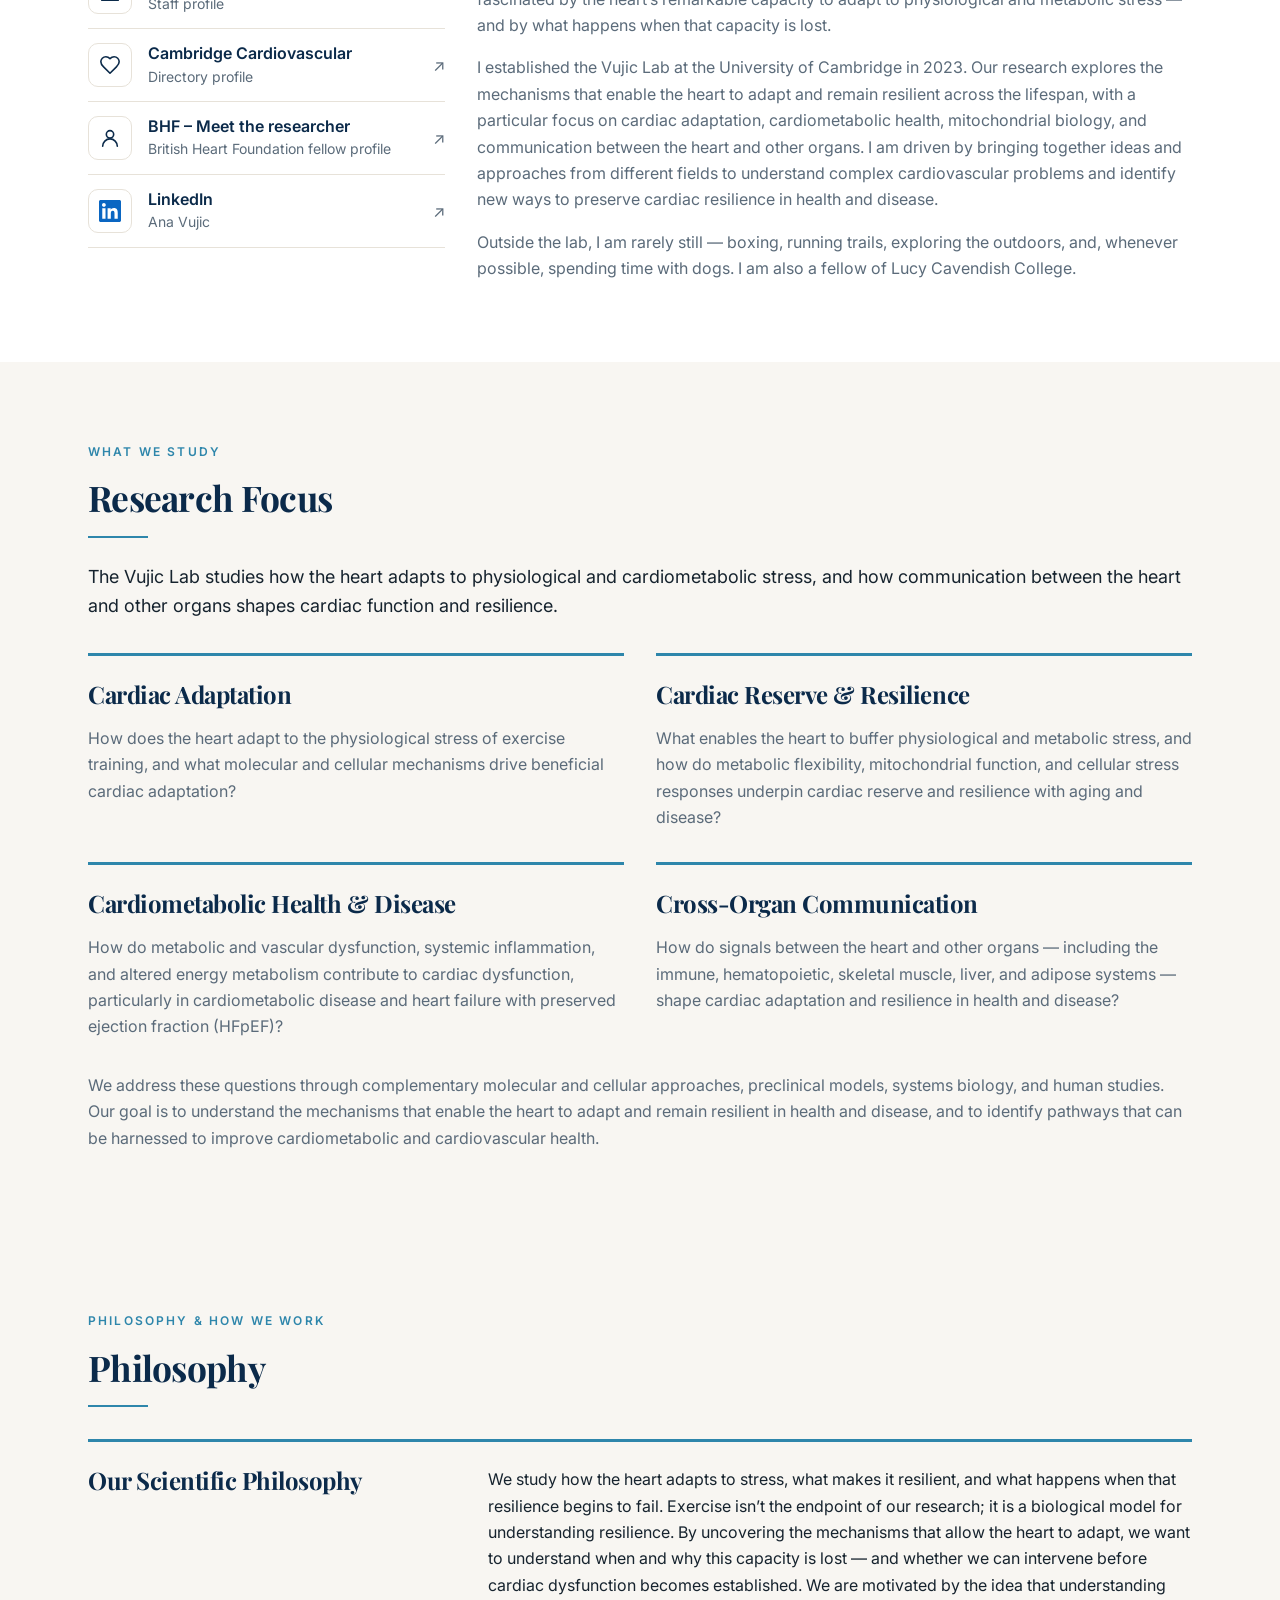
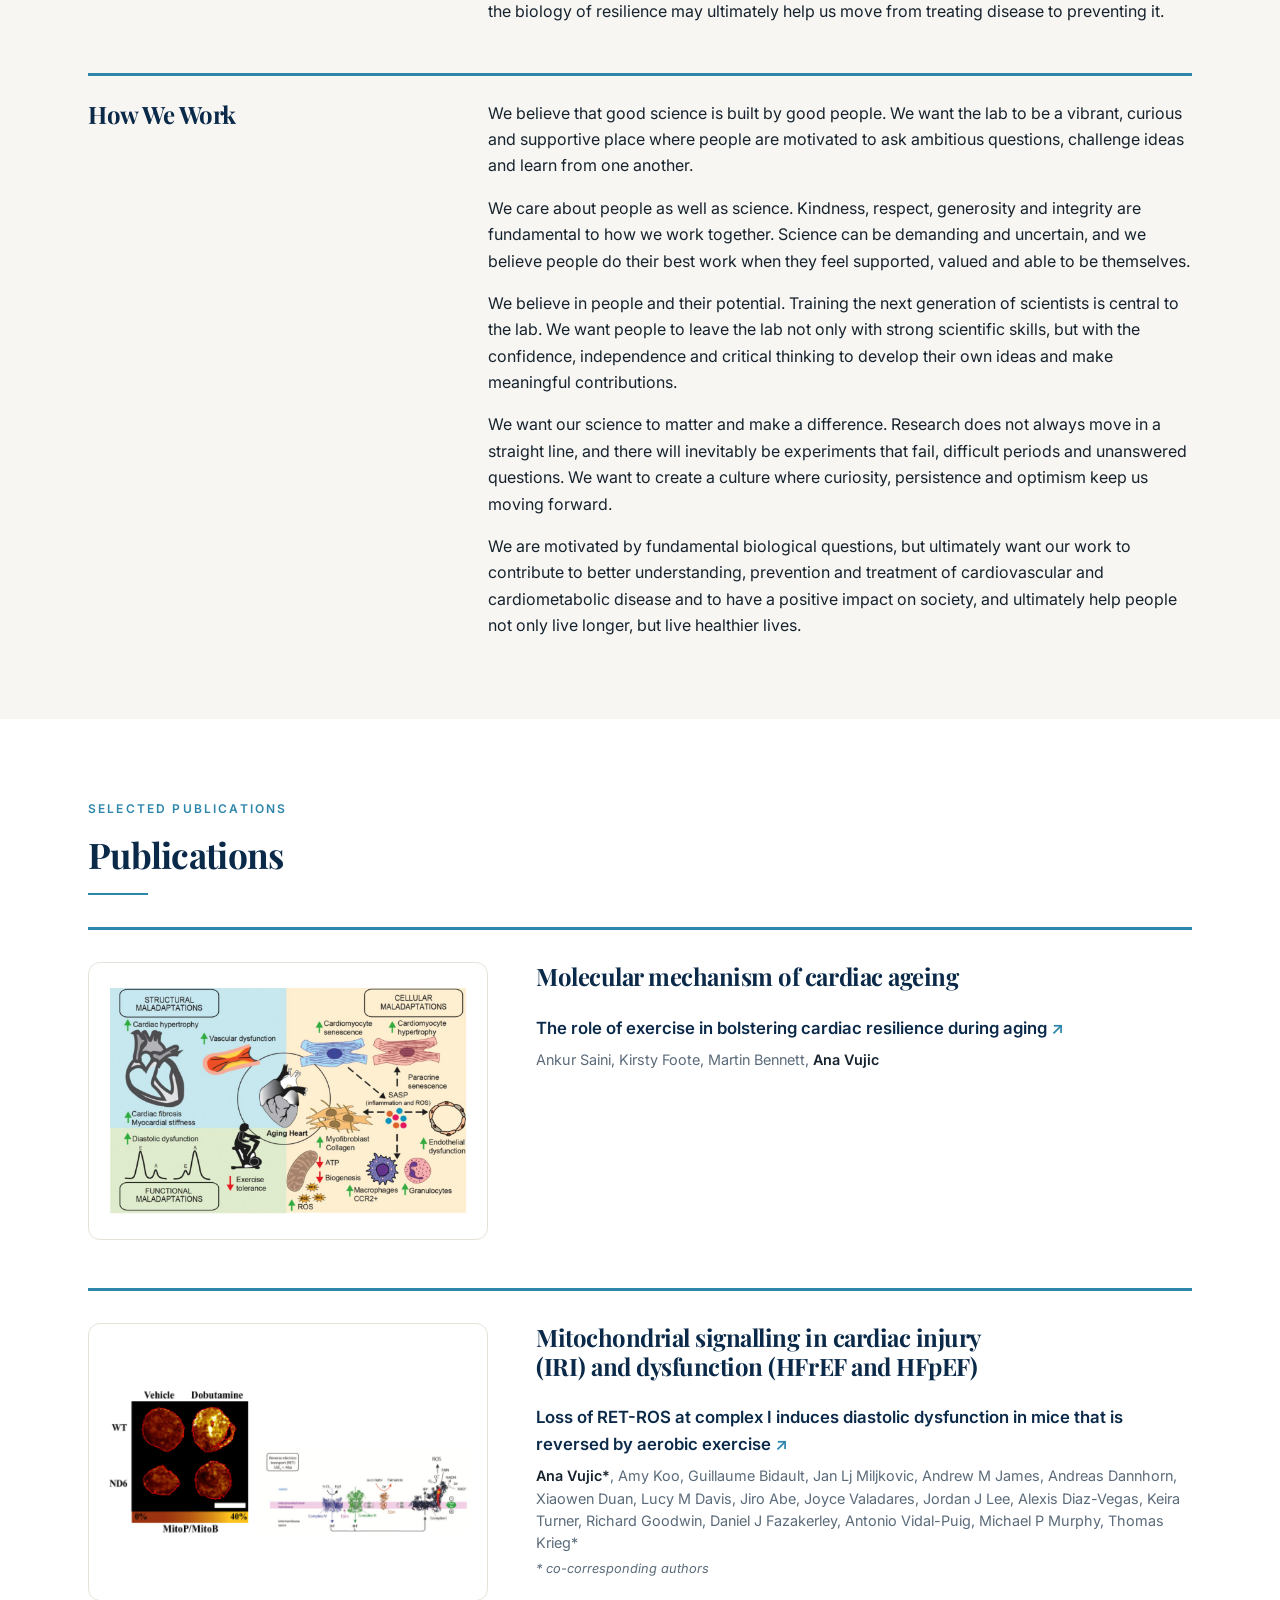
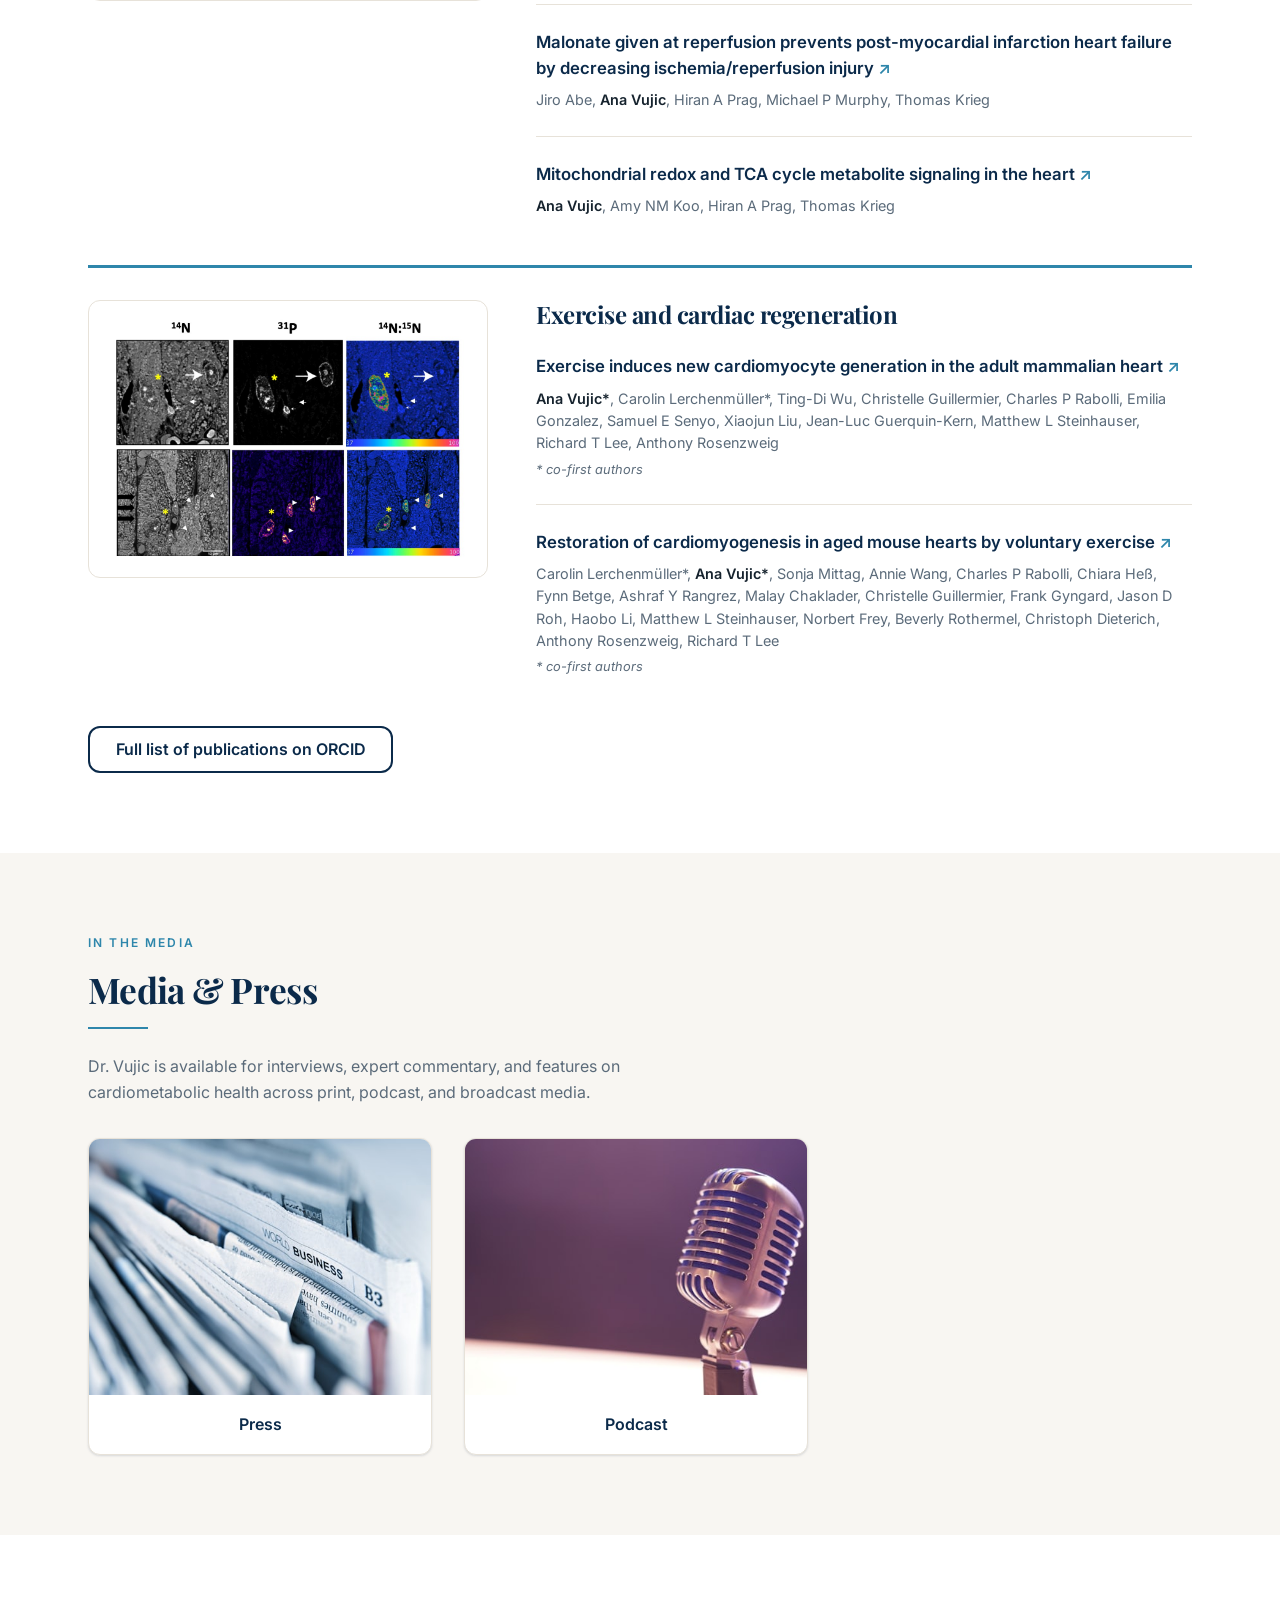
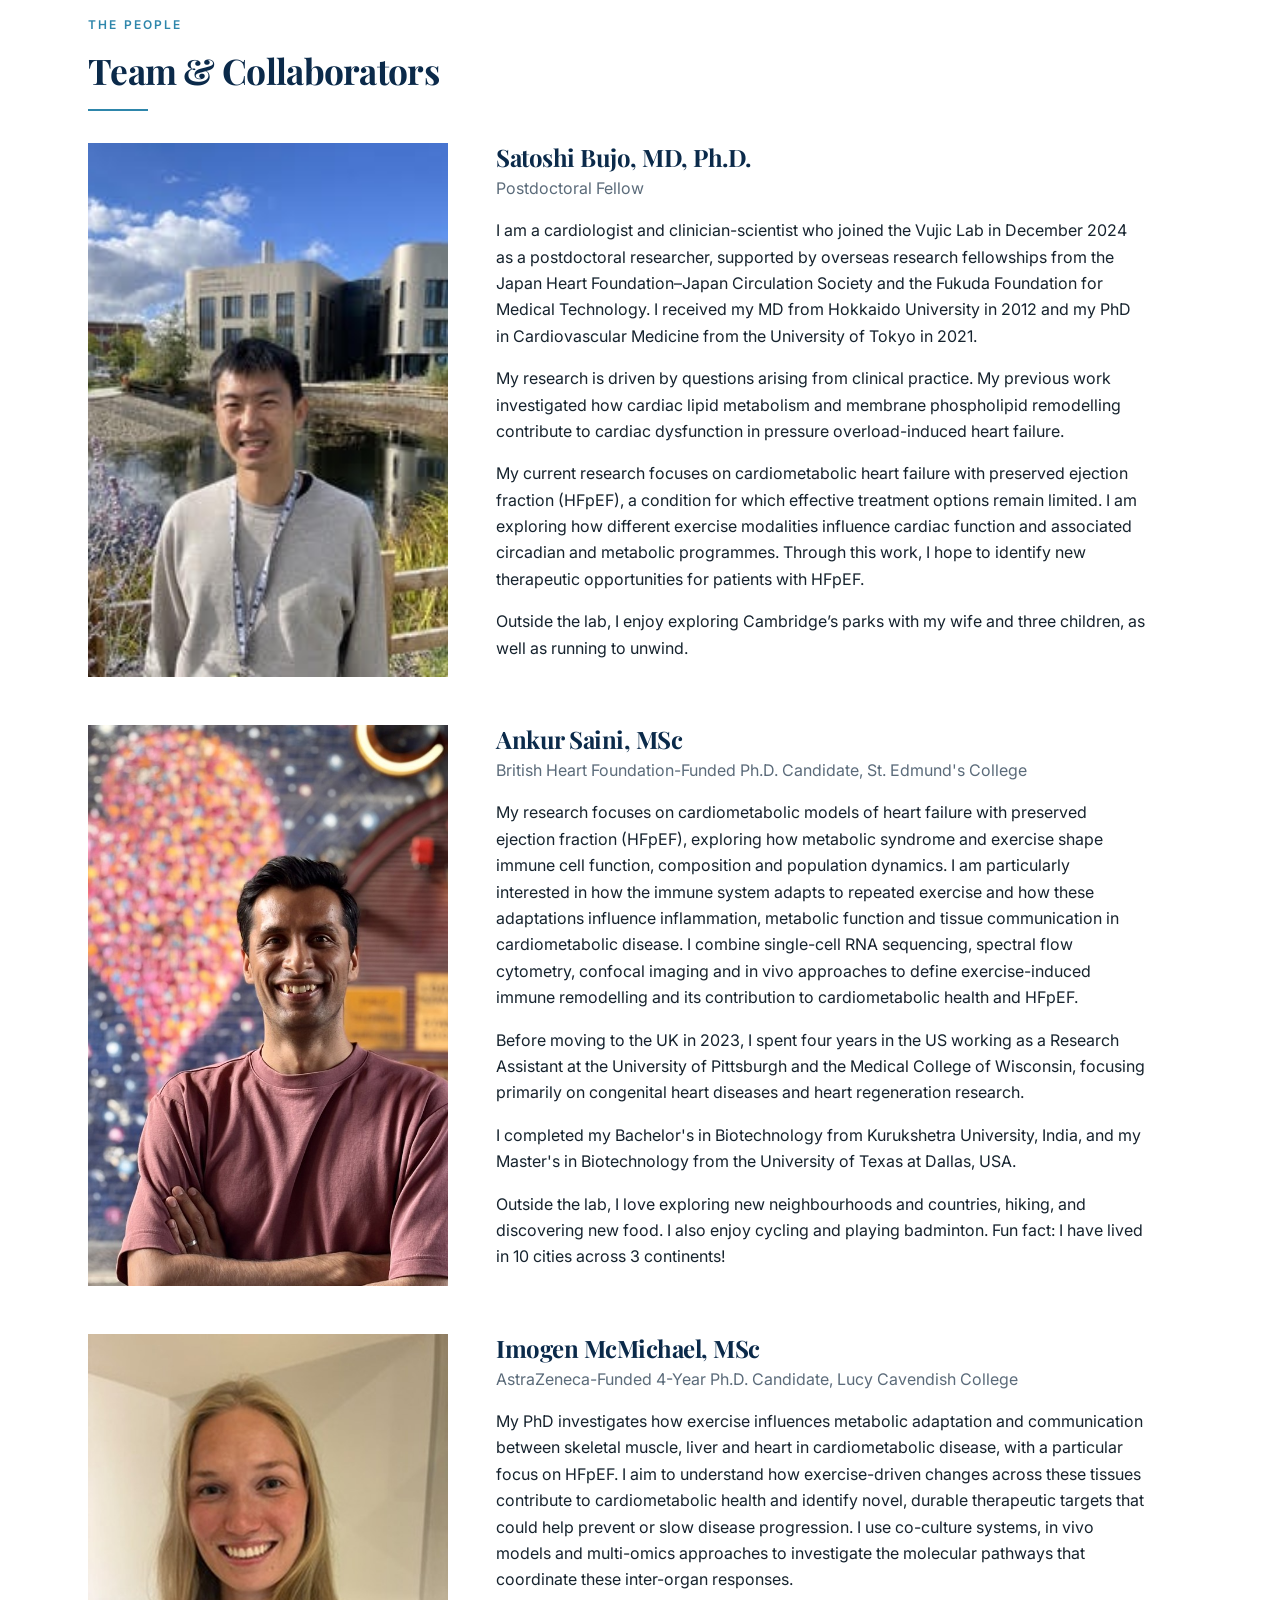
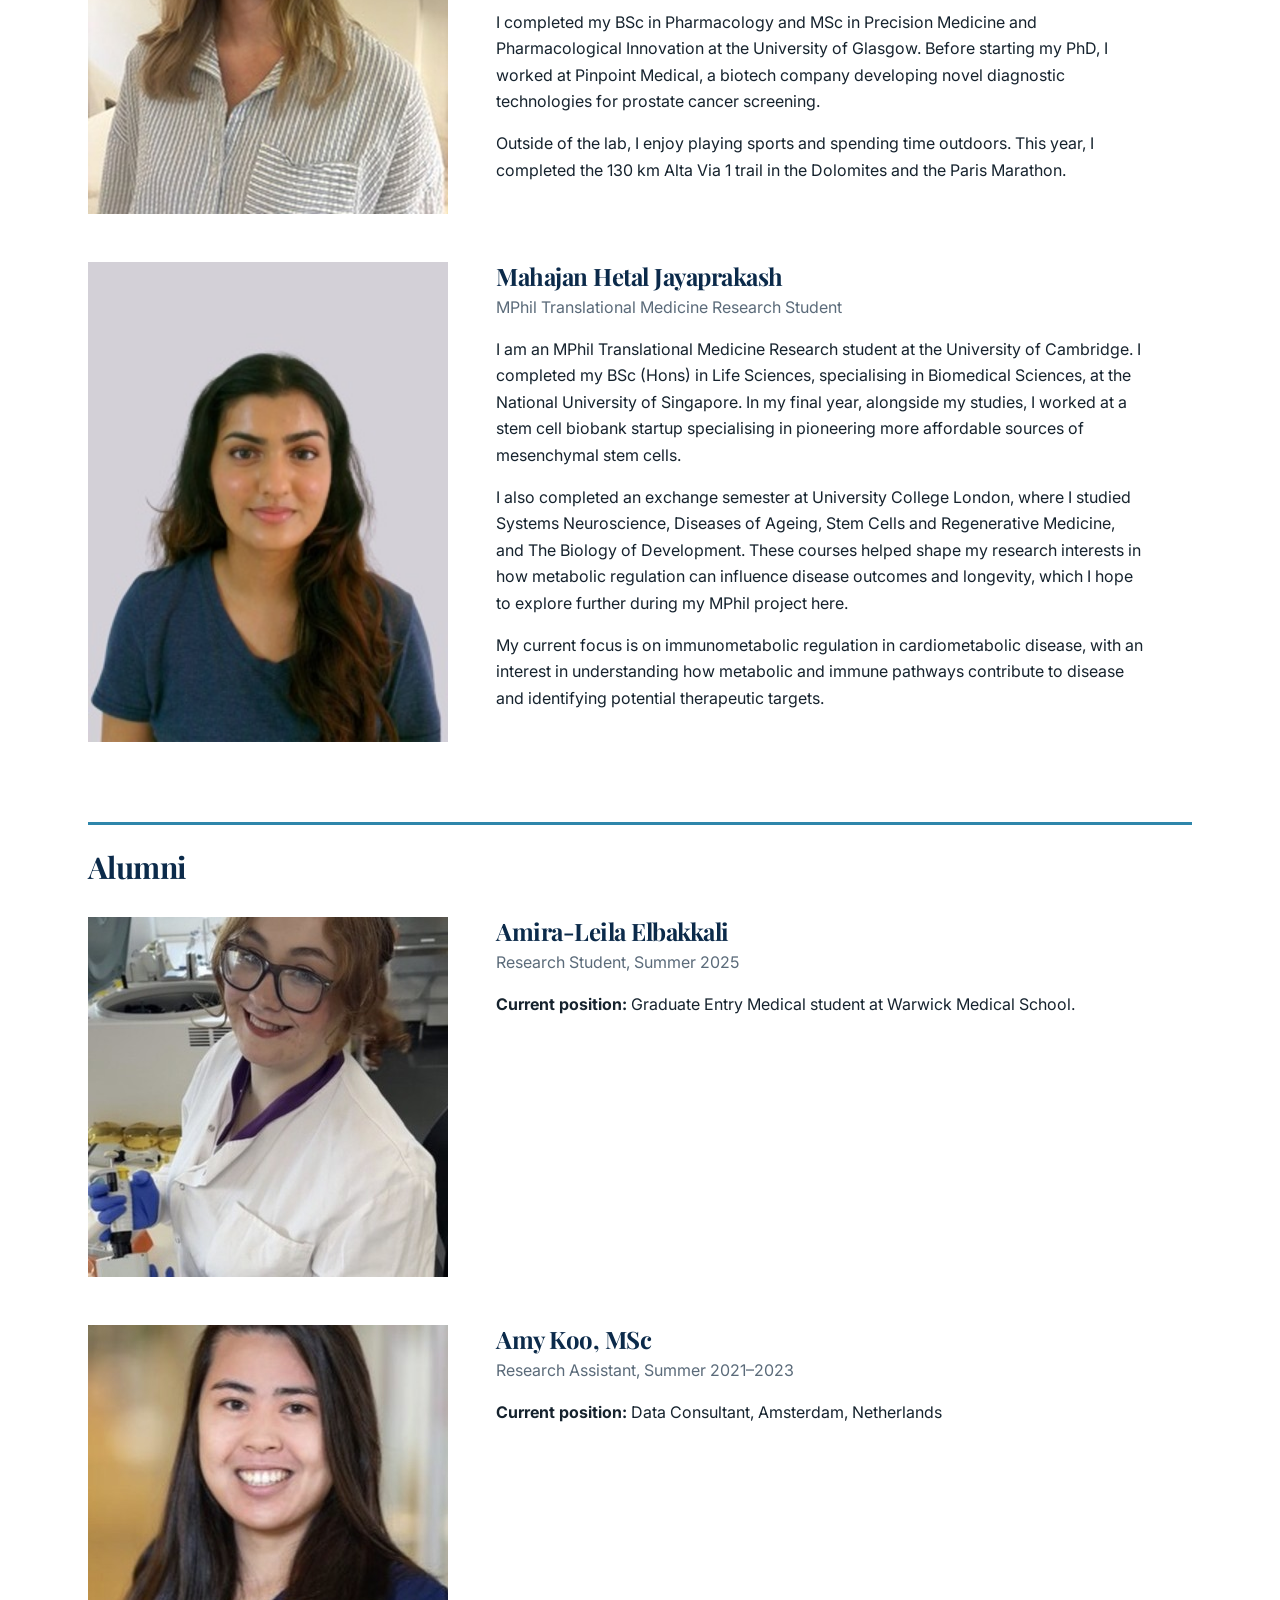
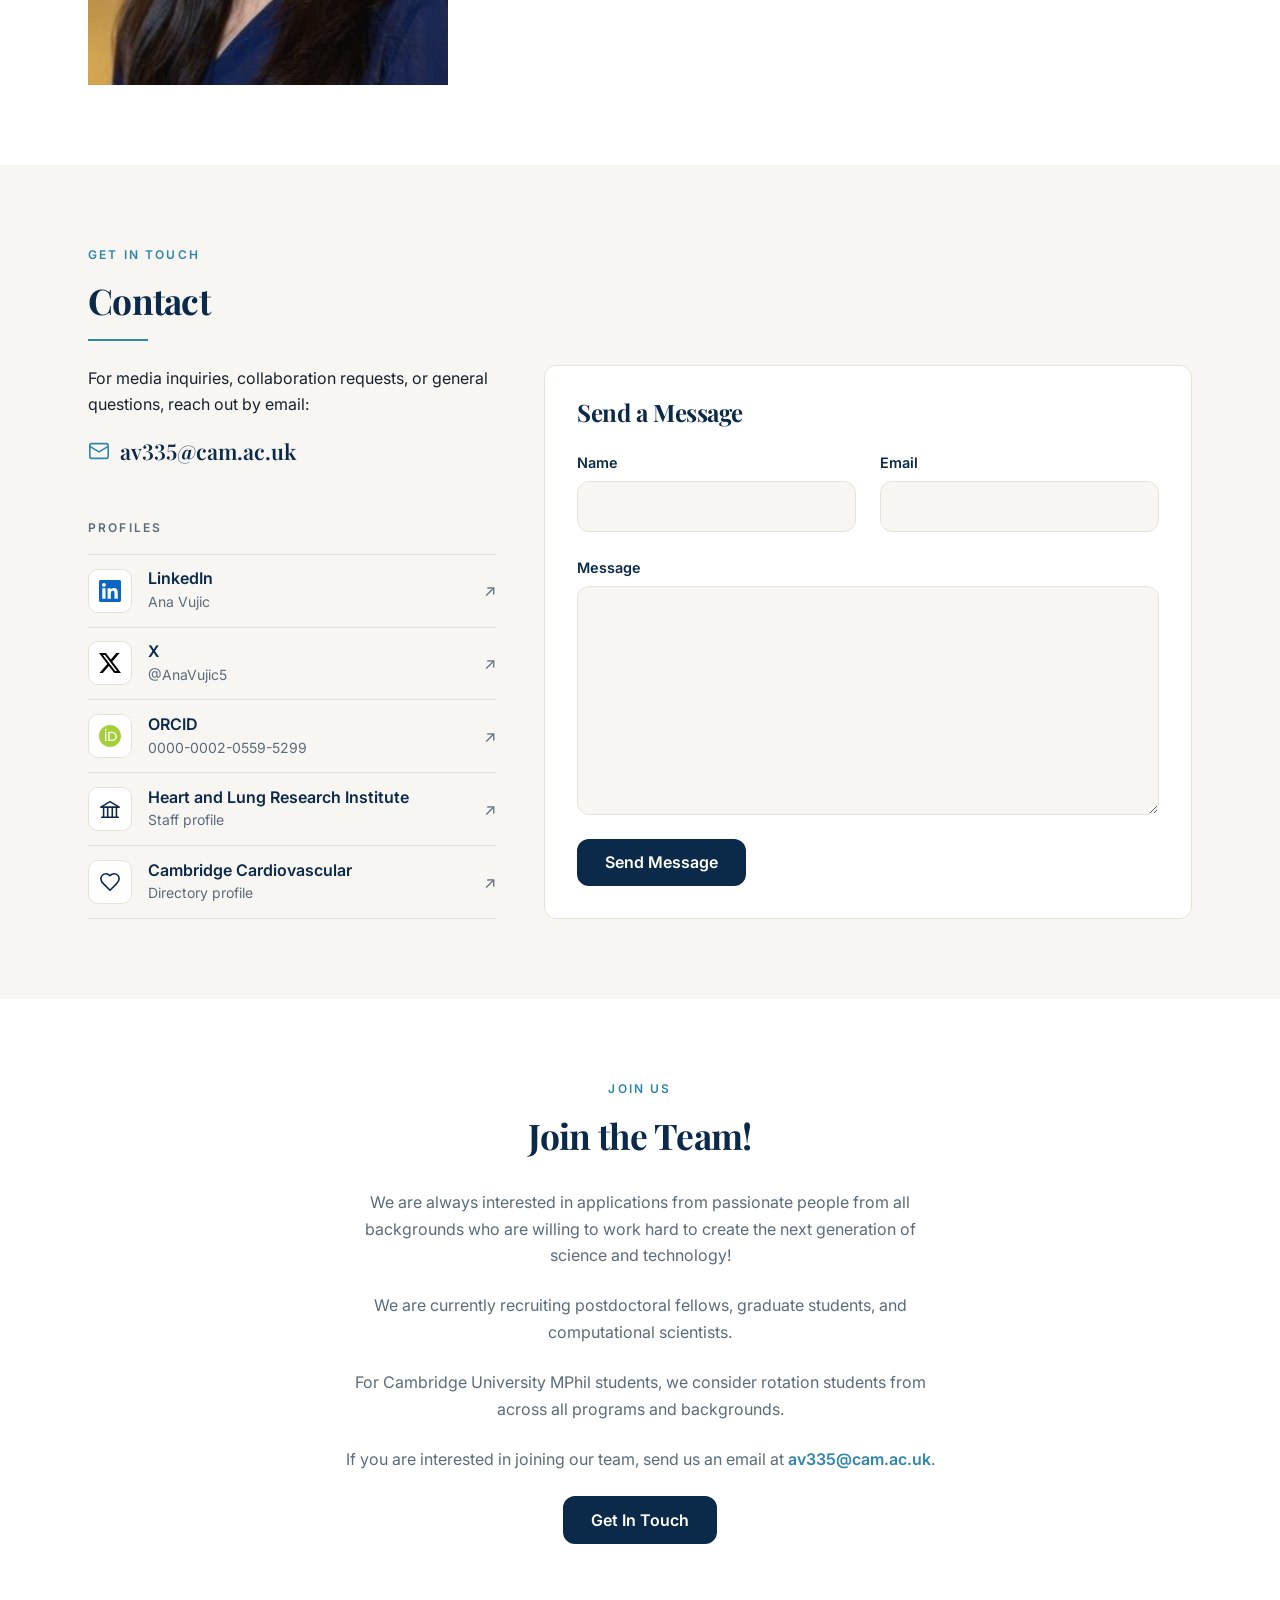
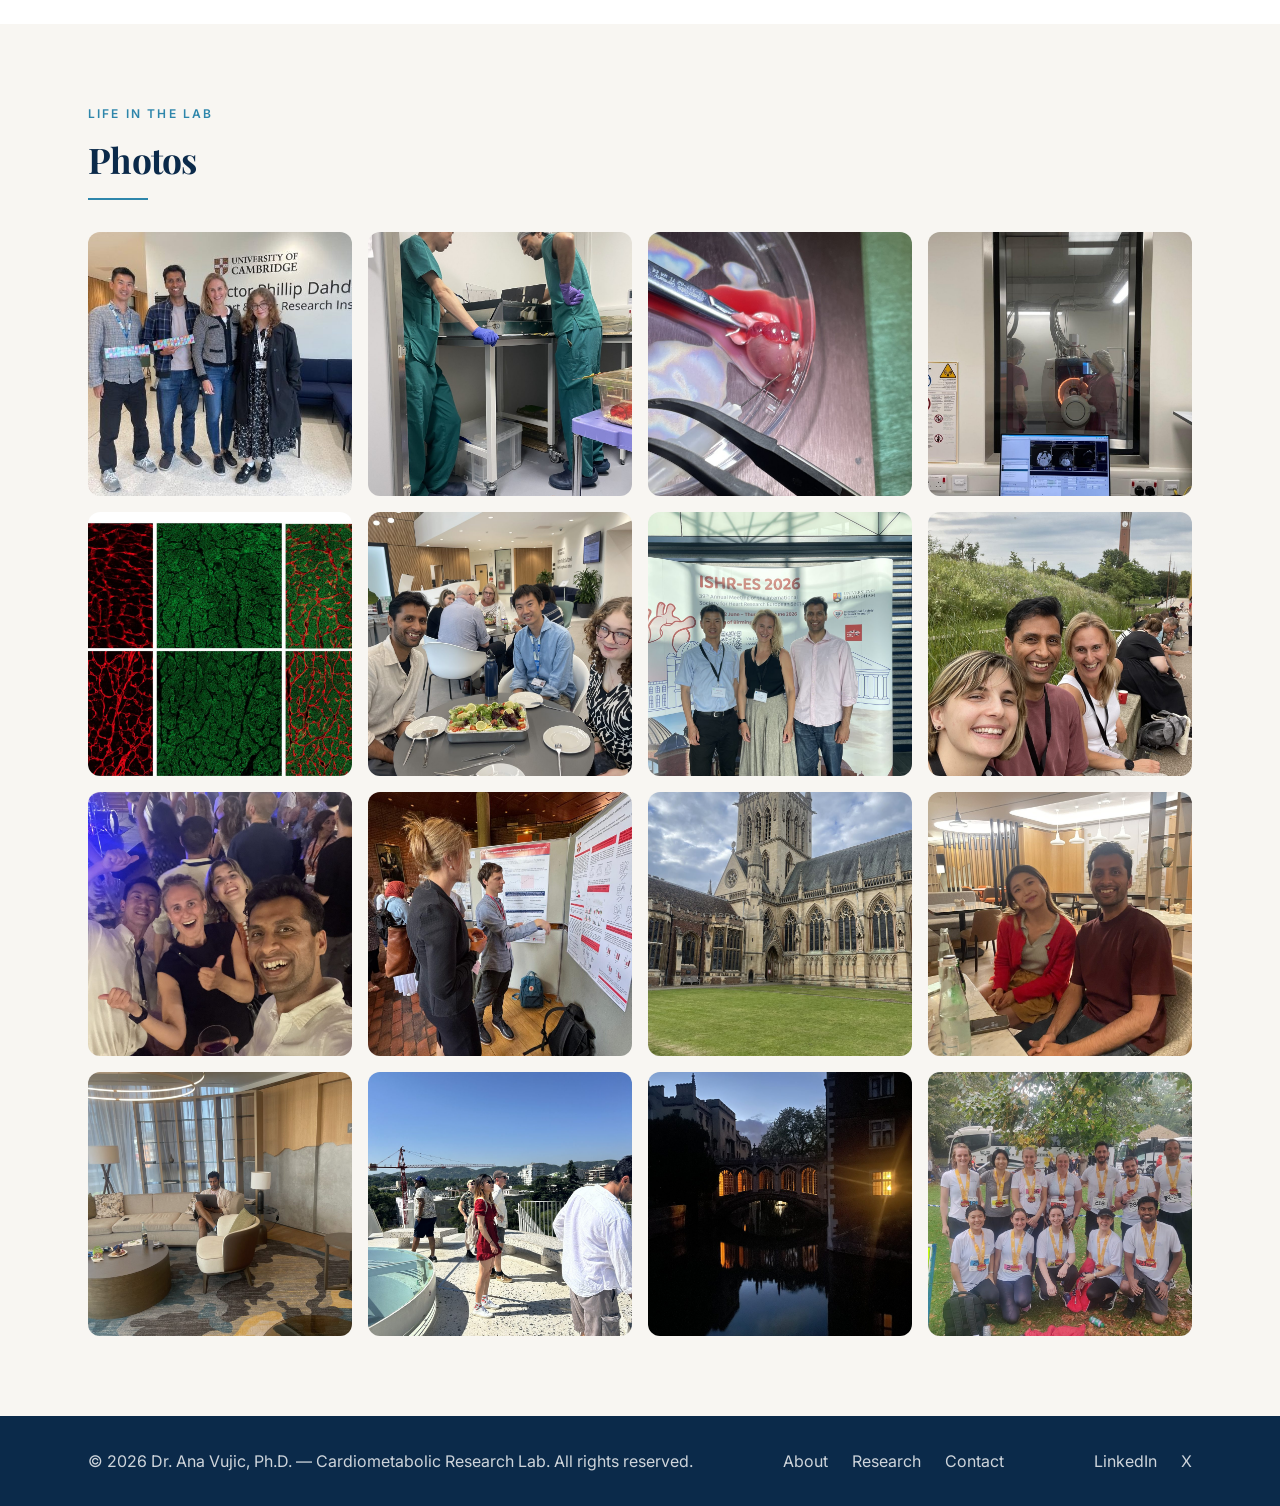
==== commit 0c7ac2d5: "Add share previews and favicon, fix contact form status, add CATS funder - Remove PLAN.md (original " ====
--- a/index.html
+++ b/index.html
@@ -5,10 +5,28 @@
   <meta name="viewport" content="width=device-width, initial-scale=1.0">
   <title>Dr. Ana Vujic — Cardiometabolic Research</title>
   <meta name="description" content="Dr. Ana Vujic, Ph.D. leads a research lab investigating the link between heart disease and Type 2 diabetes. Learn about her research, publications, and support the lab's work.">
+  <link rel="canonical" href="https://vujiclab.com/">
+  <!-- Browser tab / home-screen icons -->
+  <link rel="icon" href="favicon.ico" sizes="any">
+  <link rel="icon" type="image/png" sizes="32x32" href="images/favicon-32.png">
+  <link rel="apple-touch-icon" href="images/apple-touch-icon.png">
+  <meta name="theme-color" content="#0B2A4A">
+  <!-- Link previews (LinkedIn, Facebook, WhatsApp, Slack, X) -->
+  <meta property="og:type" content="website">
+  <meta property="og:site_name" content="The Vujic Lab">
+  <meta property="og:locale" content="en_GB">
+  <meta property="og:title" content="The Vujic Lab | Cardiometabolic Research, University of Cambridge">
+  <meta property="og:description" content="The Vujic Lab at the University of Cambridge investigates the links between the heart, metabolism and systemic health, from cardiac adaptation and resilience to cardiometabolic disease.">
+  <meta property="og:url" content="https://vujiclab.com/">
+  <meta property="og:image" content="https://vujiclab.com/images/og-image.jpg">
+  <meta property="og:image:width" content="1200">
+  <meta property="og:image:height" content="630">
+  <meta property="og:image:alt" content="The Vujic Lab team at the Victor Phillip Dahdaleh Heart and Lung Research Institute, University of Cambridge">
+  <meta name="twitter:card" content="summary_large_image">
   <link rel="preconnect" href="https://fonts.googleapis.com">
   <link rel="preconnect" href="https://fonts.gstatic.com" crossorigin>
   <link href="https://fonts.googleapis.com/css2?family=Playfair+Display:ital,wght@0,400;0,600;0,700;1,400&family=Inter:wght@300;400;500;600&display=swap" rel="stylesheet">
-  <link rel="stylesheet" href="css/styles.css?v=29">
+  <link rel="stylesheet" href="css/styles.css?v=31">
 </head>
 <body>
   <header class="site-header">
@@ -69,7 +87,7 @@
 
     <!-- ============ FUNDERS TICKER ============ -->
     <!-- Kopper House-style running ticker. The moving track is decorative
-         (aria-hidden) and repeats one set of funders ten times so the loop
+         (aria-hidden) and repeats one set of funders six times so the loop
          is seamless on wide screens; screen readers get the plain list
          instead. Pauses on hover; stays still under reduced motion.
          AstraZeneca removed for now (2026-10-18); its logo is still in
@@ -79,48 +97,39 @@
       <ul class="sr-only">
         <li>British Heart Foundation</li>
         <li>Isaac Newton Trust</li>
+        <li>Cambridge Academy of Therapeutic Sciences</li>
       </ul>
       <div class="funders__viewport" aria-hidden="true">
         <div class="funders__track">
           <ul class="funders__group">
             <li class="funder"><img src="images/funders/british-heart-foundation.jpg" alt="" width="41" height="48"><span>British Heart Foundation</span></li>
             <li class="funder"><img src="images/funders/isaac-newton-trust.jpg" alt="" width="48" height="48"><span>Isaac Newton Trust</span></li>
+            <li class="funder"><img src="images/funders/cambridge-academy-of-therapeutic-sciences.jpg" alt="" width="50" height="48"><span>Cambridge Academy of Therapeutic Sciences</span></li>
           </ul>
           <ul class="funders__group">
             <li class="funder"><img src="images/funders/british-heart-foundation.jpg" alt="" width="41" height="48"><span>British Heart Foundation</span></li>
             <li class="funder"><img src="images/funders/isaac-newton-trust.jpg" alt="" width="48" height="48"><span>Isaac Newton Trust</span></li>
+            <li class="funder"><img src="images/funders/cambridge-academy-of-therapeutic-sciences.jpg" alt="" width="50" height="48"><span>Cambridge Academy of Therapeutic Sciences</span></li>
           </ul>
           <ul class="funders__group">
             <li class="funder"><img src="images/funders/british-heart-foundation.jpg" alt="" width="41" height="48"><span>British Heart Foundation</span></li>
             <li class="funder"><img src="images/funders/isaac-newton-trust.jpg" alt="" width="48" height="48"><span>Isaac Newton Trust</span></li>
+            <li class="funder"><img src="images/funders/cambridge-academy-of-therapeutic-sciences.jpg" alt="" width="50" height="48"><span>Cambridge Academy of Therapeutic Sciences</span></li>
           </ul>
           <ul class="funders__group">
             <li class="funder"><img src="images/funders/british-heart-foundation.jpg" alt="" width="41" height="48"><span>British Heart Foundation</span></li>
             <li class="funder"><img src="images/funders/isaac-newton-trust.jpg" alt="" width="48" height="48"><span>Isaac Newton Trust</span></li>
+            <li class="funder"><img src="images/funders/cambridge-academy-of-therapeutic-sciences.jpg" alt="" width="50" height="48"><span>Cambridge Academy of Therapeutic Sciences</span></li>
           </ul>
           <ul class="funders__group">
             <li class="funder"><img src="images/funders/british-heart-foundation.jpg" alt="" width="41" height="48"><span>British Heart Foundation</span></li>
             <li class="funder"><img src="images/funders/isaac-newton-trust.jpg" alt="" width="48" height="48"><span>Isaac Newton Trust</span></li>
+            <li class="funder"><img src="images/funders/cambridge-academy-of-therapeutic-sciences.jpg" alt="" width="50" height="48"><span>Cambridge Academy of Therapeutic Sciences</span></li>
           </ul>
           <ul class="funders__group">
             <li class="funder"><img src="images/funders/british-heart-foundation.jpg" alt="" width="41" height="48"><span>British Heart Foundation</span></li>
             <li class="funder"><img src="images/funders/isaac-newton-trust.jpg" alt="" width="48" height="48"><span>Isaac Newton Trust</span></li>
-          </ul>
-          <ul class="funders__group">
-            <li class="funder"><img src="images/funders/british-heart-foundation.jpg" alt="" width="41" height="48"><span>British Heart Foundation</span></li>
-            <li class="funder"><img src="images/funders/isaac-newton-trust.jpg" alt="" width="48" height="48"><span>Isaac Newton Trust</span></li>
-          </ul>
-          <ul class="funders__group">
-            <li class="funder"><img src="images/funders/british-heart-foundation.jpg" alt="" width="41" height="48"><span>British Heart Foundation</span></li>
-            <li class="funder"><img src="images/funders/isaac-newton-trust.jpg" alt="" width="48" height="48"><span>Isaac Newton Trust</span></li>
-          </ul>
-          <ul class="funders__group">
-            <li class="funder"><img src="images/funders/british-heart-foundation.jpg" alt="" width="41" height="48"><span>British Heart Foundation</span></li>
-            <li class="funder"><img src="images/funders/isaac-newton-trust.jpg" alt="" width="48" height="48"><span>Isaac Newton Trust</span></li>
-          </ul>
-          <ul class="funders__group">
-            <li class="funder"><img src="images/funders/british-heart-foundation.jpg" alt="" width="41" height="48"><span>British Heart Foundation</span></li>
-            <li class="funder"><img src="images/funders/isaac-newton-trust.jpg" alt="" width="48" height="48"><span>Isaac Newton Trust</span></li>
+            <li class="funder"><img src="images/funders/cambridge-academy-of-therapeutic-sciences.jpg" alt="" width="50" height="48"><span>Cambridge Academy of Therapeutic Sciences</span></li>
           </ul>
         </div>
       </div>
@@ -785,7 +794,7 @@
             <input type="hidden" name="_subject" value="New message from the Vujic Lab website">
             <input type="hidden" name="_captcha" value="false">
             <input type="hidden" name="_template" value="table">
-            <input type="hidden" name="_next" value="https://atgatzby.github.io/ANA-Branding-Page/index.html#contact">
+            <input type="hidden" name="_next" value="https://vujiclab.com/#contact">
             <div class="contact-form__actions">
               <button type="submit" class="btn btn--primary">Send Message</button>
               <p class="contact-form__status" role="status" aria-live="polite"></p>
@@ -867,6 +876,6 @@
     </div>
   </footer>
 
-  <script src="js/main.js?v=29"></script>
+  <script src="js/main.js?v=31"></script>
 </body>
 </html>
--- a/css/styles.css
+++ b/css/styles.css
@@ -630,7 +630,7 @@
 /* Kopper House-style running strip under the stats band: funder logo +
    name in small spaced capitals, separated by dots, scrolling right to
    left. White background because the supplied logos are JPEGs on white.
-   The track holds ten identical groups and moves by exactly half its
+   The track holds six identical groups and moves by exactly half its
    width, so the loop has no visible seam. */
 .funders {
   position: relative;
